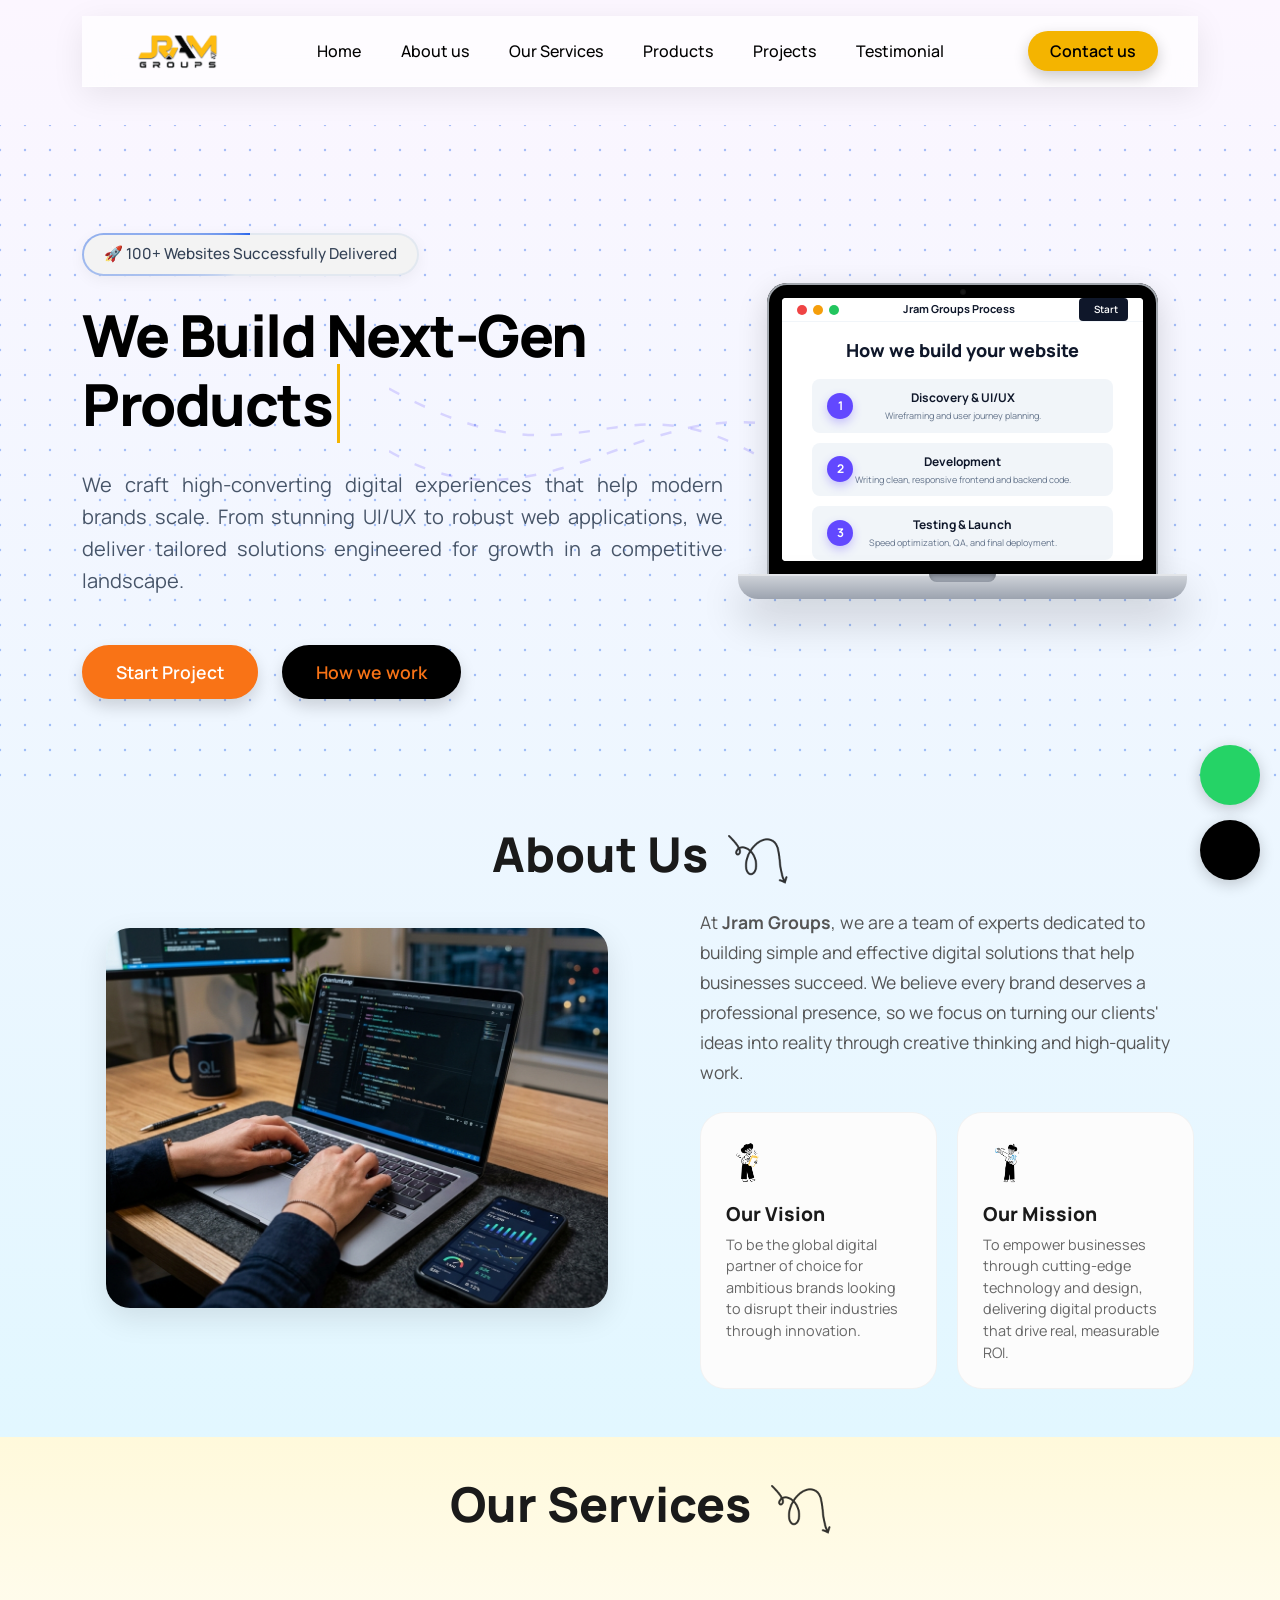
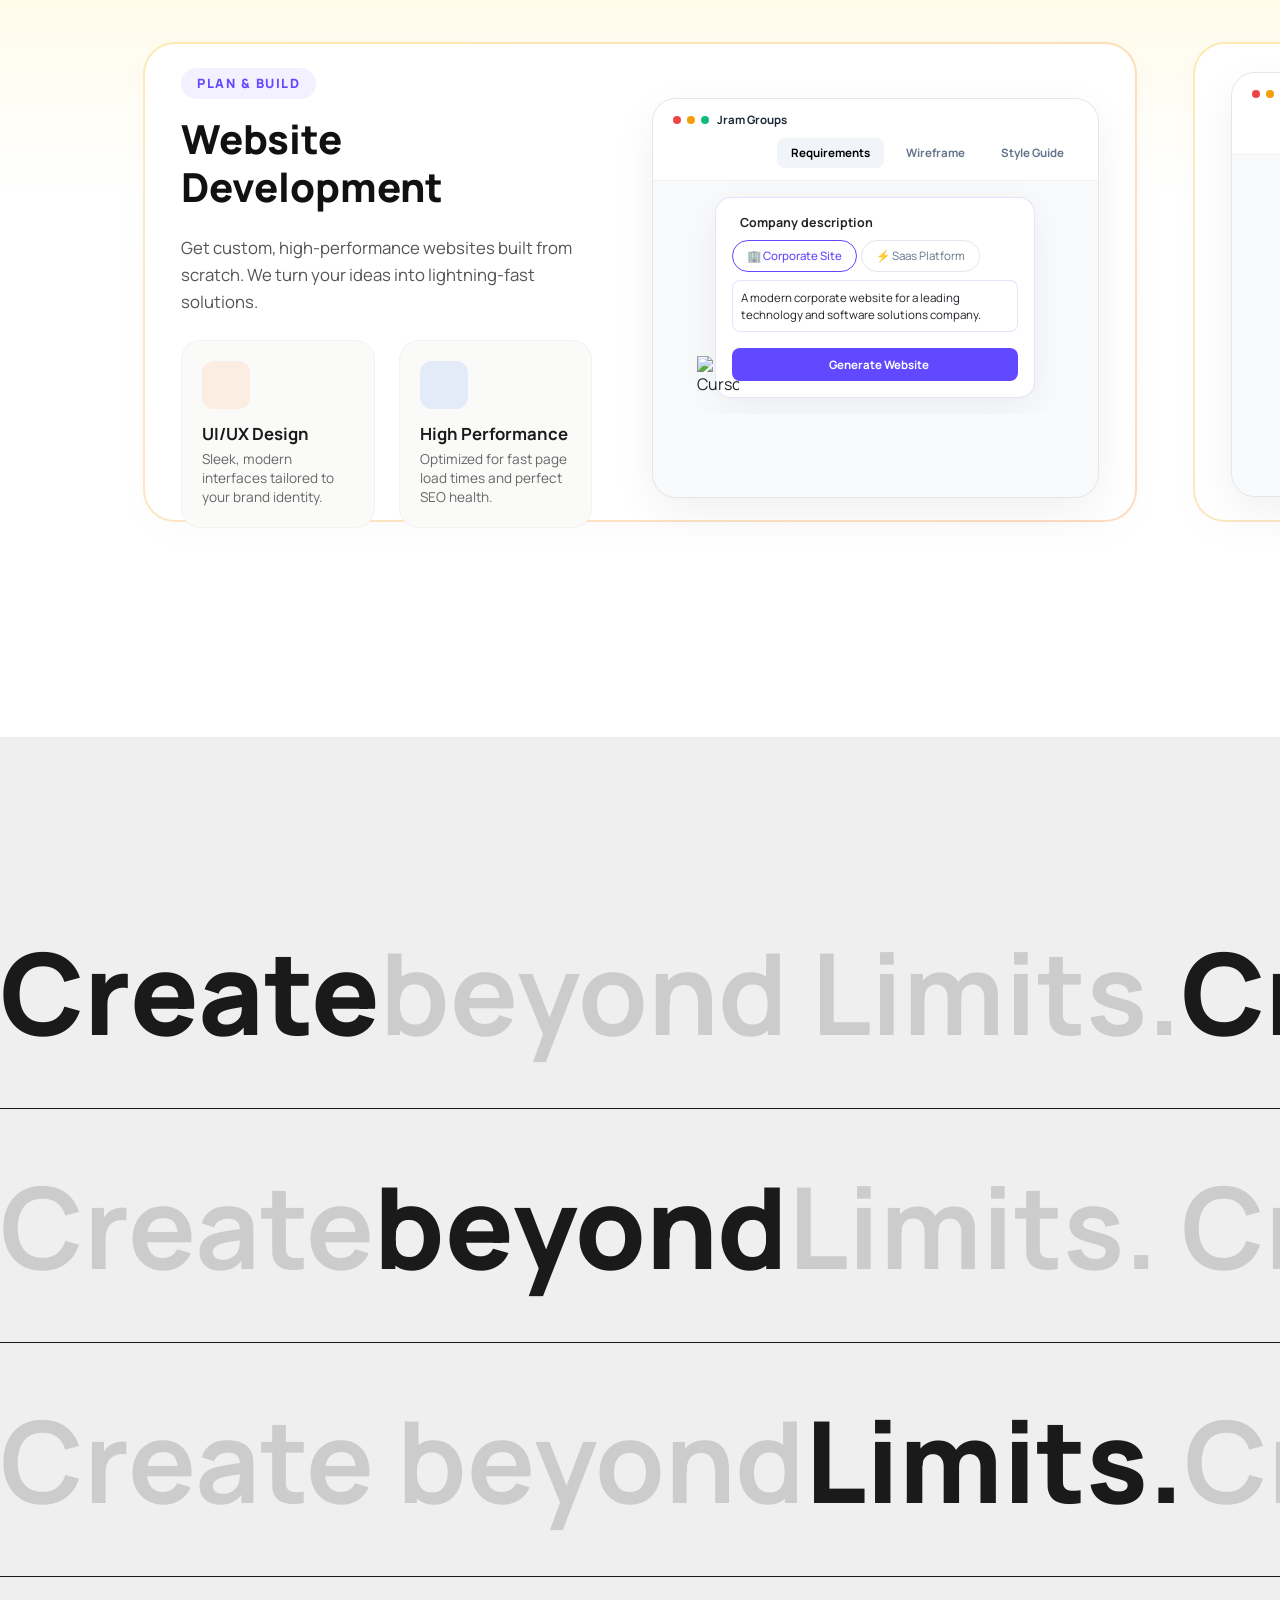
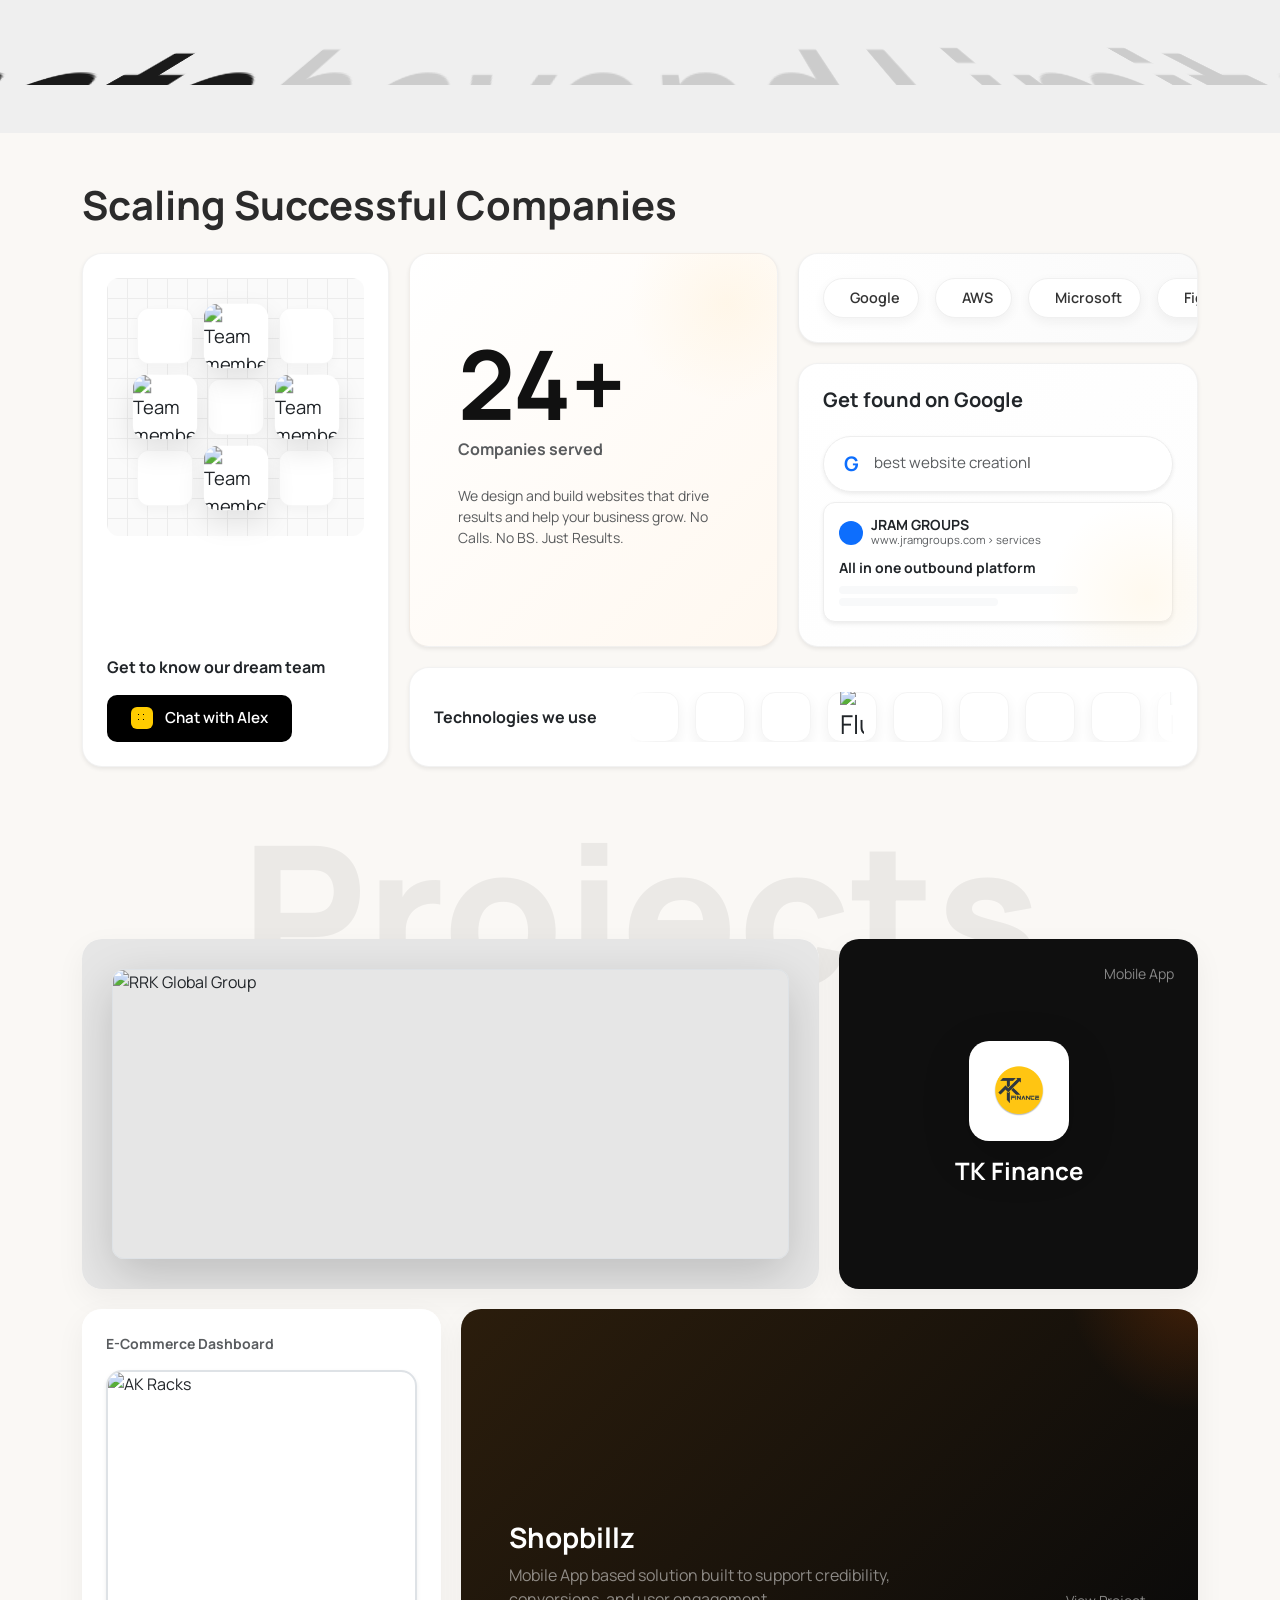
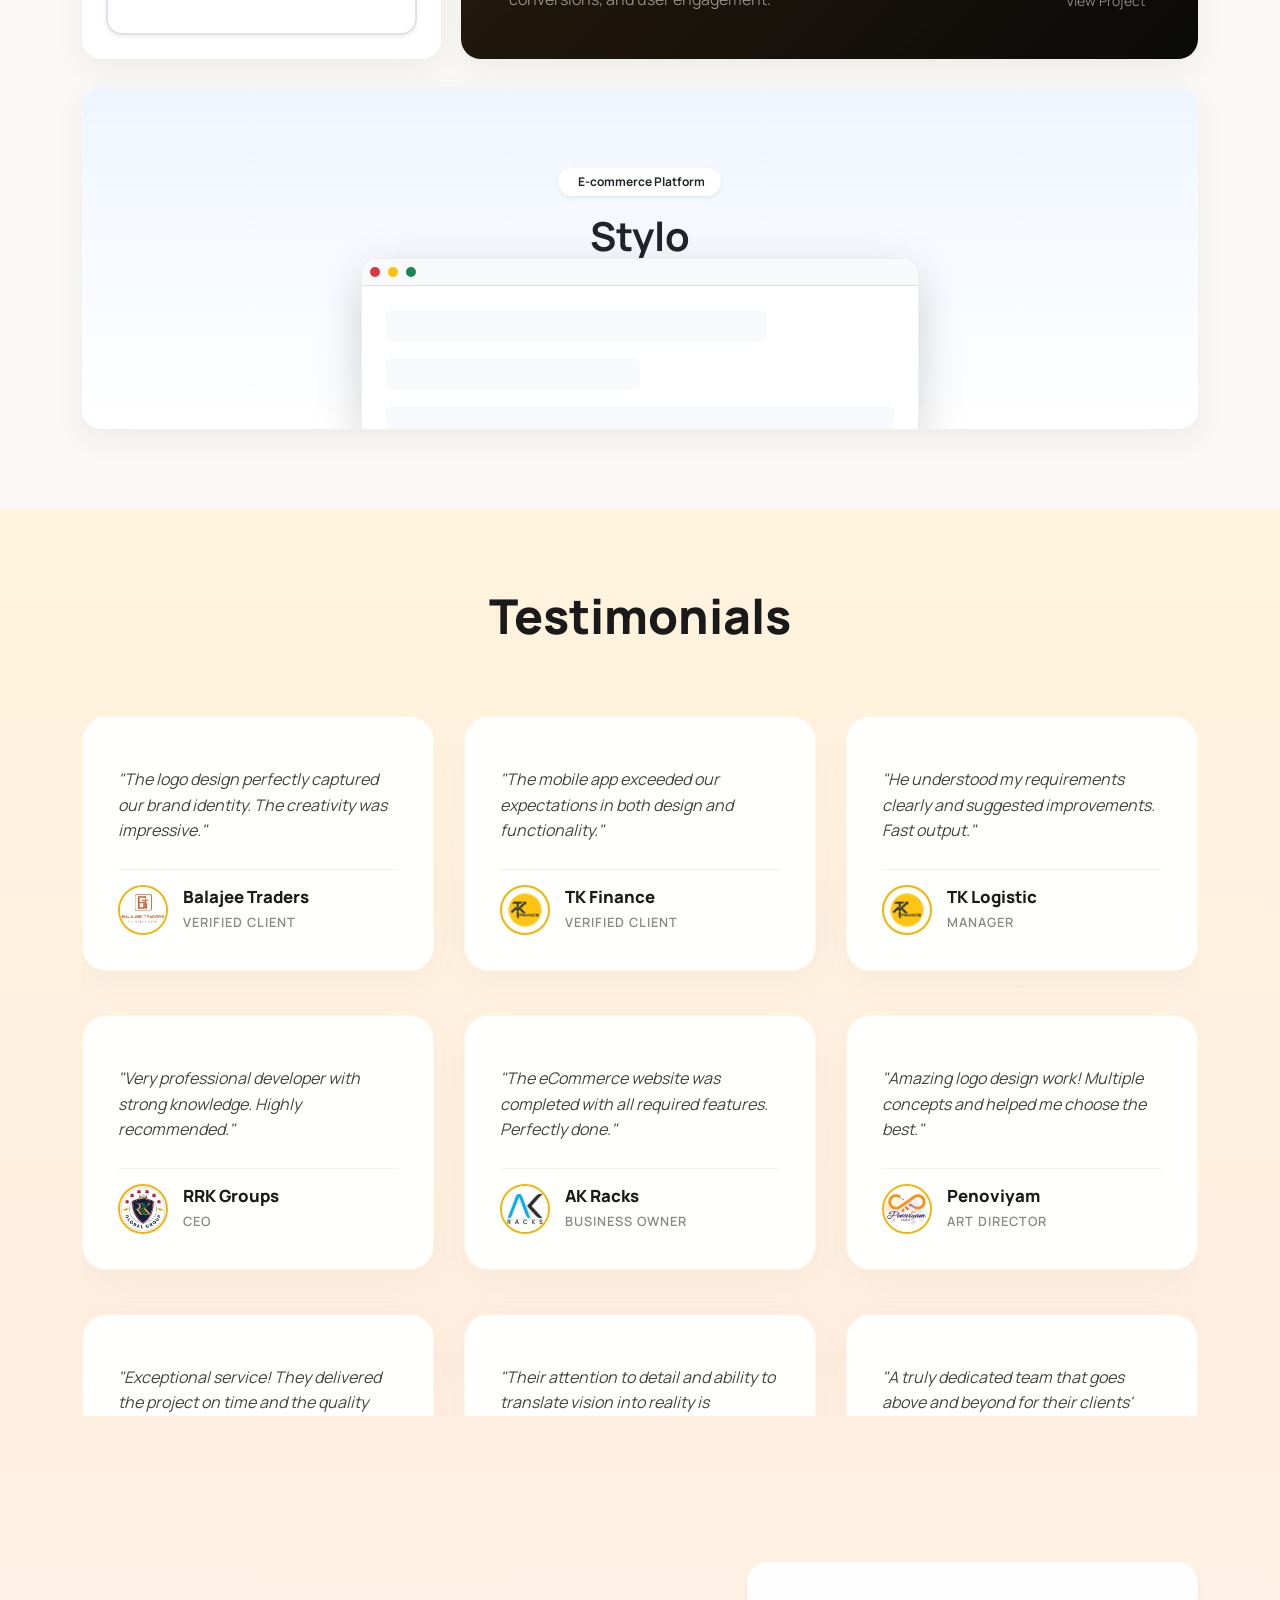
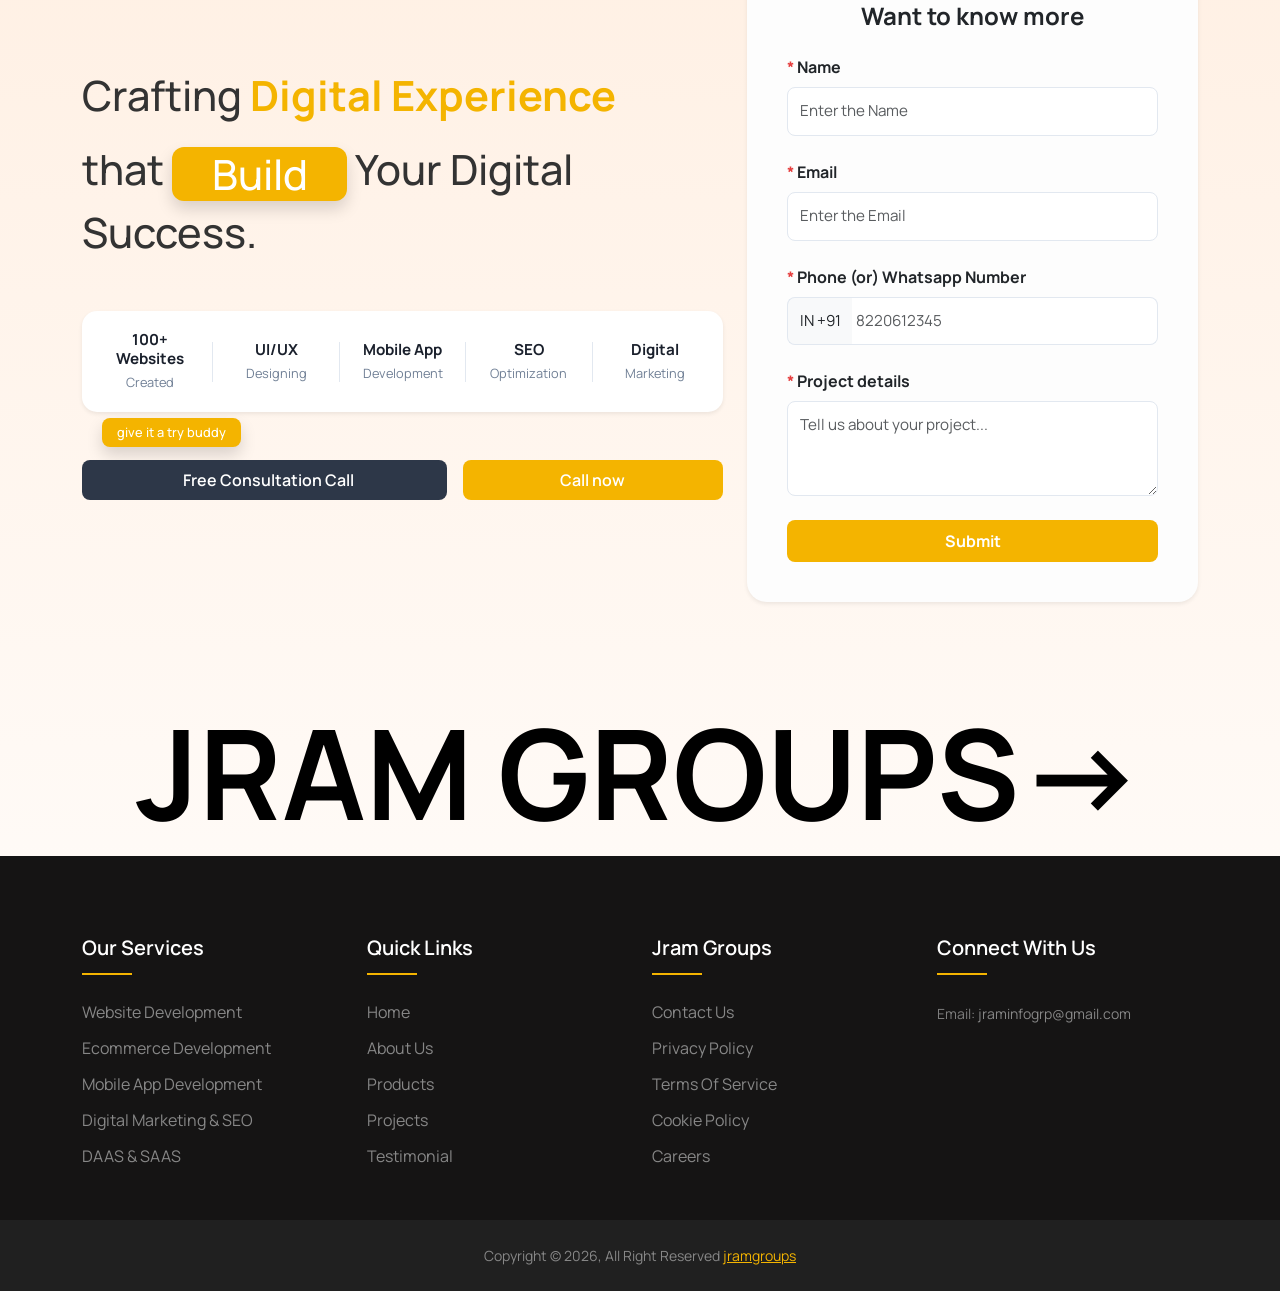
==== JG/index.html @ 99a16632 "changes" ====
<!DOCTYPE html>
<html lang="en">

<head>
    <meta charset="UTF-8">
    <meta name="viewport" content="width=device-width, initial-scale=1.0">
    <title>Jram Groups | Creative</title>

    <!-- Bootstrap 5 -->
    <link href="https://cdn.jsdelivr.net/npm/bootstrap@5.3.3/dist/css/bootstrap.min.css" rel="stylesheet">
    <link rel="shortcut icon" href="images/logo.png" type="image/x-icon">


    <link rel="preconnect" href="https://fonts.googleapis.com">
    <link rel="preconnect" href="https://fonts.gstatic.com" crossorigin>
    <link
        href="https://fonts.googleapis.com/css2?family=Manrope:wght@200..800&family=Roboto:ital,wght@0,100..900;1,100..900&display=swap"
        rel="stylesheet">

    <link rel="stylesheet" href="https://cdnjs.cloudflare.com/ajax/libs/font-awesome/7.0.1/css/all.min.css"
        integrity="sha512-2SwdPD6INVrV/lHTZbO2nodKhrnDdJK9/kg2XD1r9uGqPo1cUbujc+IYdlYdEErWNu69gVcYgdxlmVmzTWnetw=="
        crossorigin="anonymous" referrerpolicy="no-referrer" />

    <link rel="stylesheet" href="style.css">
    <link rel="stylesheet" href="macbook.css">
    <link rel="stylesheet" href="getintouch.css">

</head>

<body>

    <!-- Back to Top Button -->
    <button id="backToTop" class="back-to-top">
        ↑
    </button>



    <div class="container mt-2" id="home" class="home">
        <div class="row">
            <div class="col">
                <nav class="navbar navbar-expand-lg">
                    <div class="container-fluid custom-nav">

                        <!-- Logo -->
                        <a class="logo" href="#">
                            <img src="images/logo11.png" alt="logo">
                        </a>

                        <!-- Toggle Button -->
                        <button class="navbar-toggler custom-toggler" type="button" data-bs-toggle="collapse"
                            data-bs-target="#navbarNav">
                            <span class="toggler-line"></span>
                            <span class="toggler-line"></span>
                            <span class="toggler-line"></span>
                        </button>


                        <!-- Menu -->
                        <div class="collapse navbar-collapse justify-content-center" id="navbarNav">
                            <ul class="navbar-nav mx-auto">
                                <li class="nav-item"><a class="nav-link" href="#">Home</a></li>
                                <li class="nav-item"><a class="nav-link" href="#about">About us</a></li>
                                <li class="nav-item"><a class="nav-link" href="#service">Our Services</a></li>
                                <li class="nav-item"><a class="nav-link" href="#product">Products</a></li>
                                <li class="nav-item"><a class="nav-link" href="#project">Projects</a></li>
                                <li class="nav-item"><a class="nav-link" href="#test">Testimonial</a></li>
                            </ul>

                            <div class="d-flex align-items-center mt-3 mt-lg-0">
                                <button class="contact-btn"><a href="#contact"> Contact us</a></button>
                                <!-- <span class="theme-toggle" onclick="toggleTheme()">🌙</span> -->
                            </div>
                        </div>

                    </div>
                </nav>
            </div>
        </div>
    </div>





    <section class="hero premium-hero position-relative overflow-hidden">
        <canvas id="dotCanvas" class="hero-canvas"></canvas>

        <!-- Animated Data Flow (Center Background) -->
        <div class="data-flow d-none d-lg-block">
            <!-- Curved connecting lines -->
            <svg class="data-line dl-1" viewBox="0 0 400 200" preserveAspectRatio="none">
                <path d="M 0,100 C 150,180 250,20 400,100" />
            </svg>
            <svg class="data-line dl-2" viewBox="0 0 400 200" preserveAspectRatio="none">
                <path d="M 0,50 C 200,150 200,0 400,150" />
            </svg>

            <!-- Flowing particles -->
            <div class="data-particle dp-1"></div>
            <div class="data-particle dp-2"></div>
            <div class="data-particle dp-3"></div>
            <div class="data-particle dp-4"></div>
            <div class="data-particle dp-5"></div>
        </div>

        <div class="container position-relative py-lg-5 py-2" style="z-index: 2;">
            <div class="row align-items-center">
                <div class="col-lg-7 col-md-12 mb-1 mb-lg-0">
                    <div class="hero-content">
                        <div class="animated-pill">
                            <div class="pill-content">
                                🚀 100+ Websites Successfully Delivered
                            </div>
                        </div>
                        <h1 class="premium-hero-title">
                            We Build <strong>Next-Gen</strong><br>
                            <strong>Products</strong> <span id="text" style="color: #f97316;"></span>
                        </h1>

                        <p class="premium-hero-desc mt-4">
                            We craft high-converting digital experiences that help modern brands scale. From stunning
                            UI/UX to robust web applications, we deliver tailored solutions engineered for growth in a
                            competitive landscape.
                        </p>

                        <div class="hero-btns mt-5 d-flex gap-4 align-items-center">
                            <a href="#contact" class="btn shadow hero-btn-orange">
                                Start Project
                            </a>
                            <a href="#service" class="btn shadow hero-btn-black">
                                How we work
                            </a>
                        </div>
                    </div>
                </div>

                <!-- STRAIGHT MACBOOK HERO SHOWCASE -->
                <div class="col-lg-5 col-md-12 mb-5 mb-lg-0">
                    <div class="macbook-showcase" id="macbookWrapper">
                        <div class="macbook-straight-assembly">



                            <!-- Screen Frame -->
                            <div class="macbook-screen-frame">
                                <div class="camera-hole"><span class="island-text"><i
                                            class="fa-solid fa-bell text-white me-1"></i> Jram Groups</span></div>
                                <div class="screen-content">
                                    <!-- UI: Laptop (Website Procedure) -->
                                    <div class="device-ui ui-laptop">
                                        <div class="l-header">
                                            <div class="dash-circles"><i></i><i></i><i></i></div>
                                            <div class="l-nav-title">Jram Groups Process</div>
                                            <div class="l-btn"><i class="fa-solid fa-play"></i> Start</div>
                                        </div>
                                        <div class="l-process-body">
                                            <div class="l-process-title">How we build your website</div>
                                            <div class="l-steps">
                                                <div class="l-step">
                                                    <div class="l-step-num">1</div>
                                                    <div class="l-step-info">
                                                        <div class="l-step-name">Discovery & UI/UX</div>
                                                        <div class="l-step-desc">Wireframing and user journey planning.
                                                        </div>
                                                    </div>
                                                </div>
                                                <div class="l-step">
                                                    <div class="l-step-num">2</div>
                                                    <div class="l-step-info">
                                                        <div class="l-step-name">Development</div>
                                                        <div class="l-step-desc">Writing clean, responsive frontend and
                                                            backend code.</div>
                                                    </div>
                                                </div>
                                                <div class="l-step">
                                                    <div class="l-step-num">3</div>
                                                    <div class="l-step-info">
                                                        <div class="l-step-name">Testing & Launch</div>
                                                        <div class="l-step-desc">Speed optimization, QA, and final
                                                            deployment.</div>
                                                    </div>
                                                </div>
                                            </div>
                                        </div>
                                    </div>

                                    <!-- UI: Tablet (Creative Portfolio) -->
                                    <div class="device-ui ui-tablet">
                                        <div class="tablet-header">
                                            <div class="t-logo-text"><i class="fa-solid fa-cubes"></i> Jram Groups</div>
                                            <div class="t-nav"><span class="t-nav-text active">Work</span><span
                                                    class="t-nav-text">About</span></div>
                                        </div>
                                        <div class="tablet-hero">
                                            <div class="t-hero-title">Creative Agency</div>
                                            <div class="t-hero-subtitle">Delivering high-end solutions</div>
                                            <div class="t-hero-btn-text">View Work</div>
                                        </div>
                                        <div class="tablet-grid">
                                            <div class="t-grid-item"
                                                style="background: #e2e8f0; display:flex; align-items:center; justify-content:center; font-size:10px; font-weight:bold; color:#475569;">
                                                UI/UX</div>
                                            <div class="t-grid-item"
                                                style="background: #f8fafc; display:flex; align-items:center; justify-content:center; font-size:10px; font-weight:bold; color:#475569;">
                                                Web</div>
                                            <div class="t-grid-item"
                                                style="background: #cbd5e1; display:flex; align-items:center; justify-content:center; font-size:10px; font-weight:bold; color:#475569;">
                                                App</div>
                                        </div>
                                    </div>

                                    <!-- UI: Mobile (Client App) -->
                                    <div class="device-ui ui-mobile">
                                        <div class="m-header">
                                            <div class="m-avatar-text"><i class="fa-solid fa-circle-user"></i> Hi,
                                                Client</div>
                                            <div class="m-icons"><i class="fa-solid fa-bell"></i></div>
                                        </div>
                                        <div class="m-balance-card">
                                            <div class="m-title">Jram Groups Project</div>
                                            <div class="m-balance">75% Completed</div>
                                            <div class="m-stats">On track for delivery</div>
                                        </div>
                                        <div class="m-actions">
                                            <div class="m-action-btn"><i class="fa-solid fa-message"></i></div>
                                            <div class="m-action-btn"><i class="fa-solid fa-file-invoice"></i></div>
                                            <div class="m-action-btn"><i class="fa-solid fa-cloud-arrow-up"></i></div>
                                            <div class="m-action-btn"><i class="fa-solid fa-ellipsis"></i></div>
                                        </div>
                                        <div class="m-list">
                                            <div class="m-list-title">Recent Updates</div>
                                            <div class="m-list-item">
                                                <div class="m-item-icon bg-orange-soft"><i
                                                        class="fa-solid fa-code text-orange"></i></div>
                                                <div class="m-item-info">
                                                    <div class="m-item-name">Frontend Dev</div>
                                                    <div class="m-item-date">Today</div>
                                                </div>
                                                <div class="m-item-amt" style="color: #22c55e;">Done</div>
                                            </div>
                                            <div class="m-list-item">
                                                <div class="m-item-icon bg-blue-soft"><i
                                                        class="fa-solid fa-pen-nib text-blue"></i></div>
                                                <div class="m-item-info">
                                                    <div class="m-item-name">UI Design</div>
                                                    <div class="m-item-date">Yesterday</div>
                                                </div>
                                                <div class="m-item-amt" style="color: #22c55e;">Done</div>
                                            </div>
                                        </div>
                                    </div>
                                </div>
                            </div>

                            <!-- Laptop Base -->
                            <div class="macbook-bottom-base">
                                <div class="thumb-groove"></div>
                            </div>

                        </div>
                    </div>
                </div>
                <!-- END MACBOOK -->

            </div>
        </div>
    </section>





    <!-- ============================================ -->
    <!-- ABOUT SECTION REDESIGNED -->
    <!-- ============================================ -->
    <section class="about-section py-5" id="about">
        <div class="container px-2 px-md-3">
            <!-- Centered Header -->
            <div class="row justify-content-center">
                <div class="col-lg-8 text-center">
                    <div class="section-head text-center mb-4">
                        About Us
                        <img src="images/elements/element2.png" alt="element">
                    </div>
                </div>
            </div>

            <div class="row align-items-stretch">
                <!-- Left: Visual Content -->
                <div class="col-lg-6 mb-0 mb-lg-0">
                    <div class="about-visual-wrapper w-100 position-relative">
                        <img src="images/about_bottom_left.png" class="img-fluid w-100" alt="About Us"
                            style="border-radius: 24px; box-shadow: 0 10px 30px rgba(0,0,0,0.1); object-fit: cover; height: 380px;">
                    </div>
                </div>

                <!-- Right: Text Content -->
                <div class="col-lg-6 d-flex flex-column">
                    <div class="about-text-content ps-lg-5">

                        <p class="about-description">
                            At <strong>Jram Groups</strong>, we are a team of experts dedicated to building simple and
                            effective digital solutions that help businesses succeed. We believe every brand
                            deserves a professional presence, so we focus on turning our clients' ideas into
                            reality through creative thinking and high-quality work.
                        </p>

                        <!-- Mission & Vision Cards -->
                        <div class="about-mv-grid mt-4">
                            <div class="mv-card vision-card">
                                <div class="mv-icon">
                                    <img src="images/elements/docs-illo.png.png" alt="Vision">
                                </div>
                                <div class="mv-info">
                                    <h3>Our Vision</h3>
                                    <p>To be the global digital partner of choice for ambitious brands looking to
                                        disrupt their industries through innovation.</p>
                                </div>
                            </div>

                            <div class="mv-card mission-card">
                                <div class="mv-icon">
                                    <img src="images/elements/projects-illo.png.png" alt="Mission">
                                </div>
                                <div class="mv-info">
                                    <h3>Our Mission</h3>
                                    <p>To empower businesses through cutting-edge technology and design, delivering
                                        digital products that drive real, measurable ROI.</p>
                                </div>
                            </div>
                        </div>
                    </div>
                </div>
            </div>
        </div>
    </section>


    <section class="services-sticky-section" id="service">
        <div class="services-sticky-wrapper">
            <div class="services-sticky-container">
                <!-- Inner header inside the sticky view -->
                <div class="container pt-1 pb-2 text-center">
                    <div class="section-head text-center mb-3 mt-1">
                        Our Services <img src="images/elements/element2.png" alt="element">
                    </div>
                </div>

                <!-- Horizontal Scroll Track -->
                <div class="services-horizontal-track" id="servicesHorizontalTrack">
                    <!-- Slide 1: Website Development -->
                    <div class="services-slide">
                        <div class="container">
                            <div class="service-split-card row align-items-center py-4">
                                <div class="col-lg-6 col-md-12 pe-lg-5 mb-5 mb-lg-0 service-content">
                                    <div class="service-tag">Plan & Build</div>
                                    <h2 class="service-title mb-4">Website Development</h2>
                                    <p class="service-description mb-4">
                                        Get custom, high-performance websites built from scratch. We turn your ideas
                                        into lightning-fast solutions.
                                    </p>

                                    <div class="row g-4 sub-features">
                                        <div class="col-sm-6">
                                            <div class="sub-feature-card">
                                                <div class="sub-icon-box bg-orange-soft">
                                                    <i class="fa-solid fa-wand-magic-sparkles text-orange"></i>
                                                </div>
                                                <h4 class="sub-title">UI/UX Design</h4>
                                                <p class="sub-desc">Sleek, modern interfaces tailored to your brand
                                                    identity.</p>
                                            </div>
                                        </div>
                                        <div class="col-sm-6">
                                            <div class="sub-feature-card">
                                                <div class="sub-icon-box bg-blue-soft">
                                                    <i class="fa-solid fa-gauge-high text-blue"></i>
                                                </div>
                                                <h4 class="sub-title">High Performance</h4>
                                                <p class="sub-desc">Optimized for fast page load times and perfect SEO
                                                    health.</p>
                                            </div>
                                        </div>
                                    </div>
                                </div>

                                <div class="col-lg-6 col-md-12 service-visual">
                                    <div class="mockup-window interactive-mockup">
                                        <div class="mockup-header d-flex justify-content-between align-items-center">
                                            <div class="mockup-header-left d-flex align-items-center gap-2">
                                                <div class="mockup-dots"><span class="dot-red"></span><span
                                                        class="dot-yellow"></span><span class="dot-green"></span></div>
                                                <div class="mockup-logo-badge"><i class="fa-solid fa-cubes"></i> Jram
                                                    Groups</div>
                                            </div>
                                            <div class="mockup-header-right d-flex gap-2">
                                                <button class="mockup-tab-btn active"
                                                    data-tab="requirements">Requirements</button>
                                                <button class="mockup-tab-btn" data-tab="wireframe">Wireframe</button>
                                                <button class="mockup-tab-btn" data-tab="style">Style Guide</button>
                                            </div>
                                        </div>
                                        <div class="mockup-body position-relative"
                                            style="min-height: 380px; background-color: #f8fafc; overflow: hidden;"
                                            id="interactiveMockupBody">


                                            <!-- State 1: Requirements Tab Content -->
                                            <div class="tab-pane-mockup active-pane w-100 h-100 p-3"
                                                id="mockupTabContentSitemap" style="min-width: 320px;">
                                                <div class="requirements-state-wrapper w-100 h-100 d-flex flex-column align-items-center justify-content-center"
                                                    id="reqState" style="z-index: 5;">
                                                    <div class="requirements-box shadow rounded-4 bg-white p-3 border position-relative"
                                                        style="width: 100%; max-width: 320px; border-color: rgba(98, 72, 255, 0.15) !important;">
                                                        <div class="requirements-header d-flex align-items-center gap-2 mb-2 fw-bold text-dark"
                                                            style="font-size: 0.85rem;">
                                                            <i class="fa-solid fa-wand-magic-sparkles text-purple"></i>
                                                            Company description
                                                        </div>
                                                        <!-- Preset selection pills -->
                                                        <div class="preset-pills d-flex gap-1 mb-2 flex-wrap"
                                                            style="font-size: 0.65rem;">
                                                            <span class="preset-pill active"
                                                                data-desc="A modern corporate website for a leading technology and software solutions company.">🏢
                                                                Corporate Site</span>
                                                            <span class="preset-pill"
                                                                data-desc="An advanced SaaS dashboard for managing business operations and analytics in real-time.">⚡
                                                                Saas Platform</span>

                                                        </div>
                                                        <textarea
                                                            class="form-control mb-3 text-dark bg-white border p-2"
                                                            id="sitemapInputText" rows="2"
                                                            style="font-size: 0.75rem; border-radius: 8px; border-color: rgba(98, 72, 255, 0.15) !important; resize: none;">A modern corporate website for a leading technology and software solutions company.</textarea>
                                                        <button
                                                            class="btn-generate-sitemap-purple w-100 py-2 rounded-3 text-white fw-bold d-flex align-items-center justify-content-center gap-2"
                                                            id="btnGenerateSitemap"
                                                            style="background-color: #6248ff; border: 0; font-size: 0.8rem; transition: all 0.2s;">
                                                            <i class="fa-solid fa-wand-magic-sparkles"></i> Generate
                                                            Website
                                                        </button>
                                                    </div>
                                                </div>

                                                <!-- Loading State (Inside Sitemap Tab) -->
                                                <div class="loading-state-wrapper w-100 h-100 position-absolute d-none flex-column justify-content-center align-items-center"
                                                    id="sitemapLoading"
                                                    style="z-index: 10; background: rgba(248, 250, 252, 0.95); left:0; top:0; border-radius: 0 0 24px 24px;">
                                                    <div class="spinner-border text-primary mb-2" role="status"
                                                        style="width: 2.2rem; height: 2.2rem; color: #6248ff !important; border-width: 0.22em;">
                                                    </div>
                                                    <div class="loading-text fw-bold text-dark"
                                                        style="font-size: 0.8rem;">AI is analyzing details...</div>
                                                </div>

                                                <!-- State 2: Sitemap Tree Flowchart -->
                                                <div class="sitemap-state-wrapper w-100 h-100 p-3" id="sitemapState"
                                                    style="display: none; overflow: hidden; z-index: 4;">
                                                    <div class="sitemap-instructions text-center text-muted mb-2"
                                                        style="font-size: 0.6rem;">
                                                        <i class="fa-solid fa-info-circle"></i> Double-click text to
                                                        rename • Click [+] to add page • Click [x] to delete
                                                    </div>
                                                    <div
                                                        class="sitemap-tree-flow d-flex flex-column align-items-center">
                                                        <!-- Root level: Home node -->
                                                        <div
                                                            class="sitemap-root-wrapper mb-3 text-center position-relative">
                                                            <div class="sitemap-node-item py-1 px-3 bg-light border rounded fw-bold text-dark mb-2 d-inline-flex align-items-center gap-2"
                                                                style="font-size:0.75rem;" data-node-id="root">
                                                                <i class="fa-solid fa-house"
                                                                    style="font-size:0.7rem; color: #6248ff;"></i>
                                                                <span class="node-text">Home</span>
                                                                <button
                                                                    class="add-node-btn border-0 bg-transparent text-primary p-0 lh-1"
                                                                    title="Add Child Page" style="font-size:0.8rem;"><i
                                                                        class="fa-solid fa-circle-plus"></i></button>
                                                            </div>
                                                        </div>

                                                        <!-- Connect line -->
                                                        <div class="sitemap-connector-line"
                                                            style="width: 2px; height: 16px; background-color: #cbd5e1;">
                                                        </div>

                                                        <!-- Child levels -->
                                                        <div class="sitemap-branches d-flex justify-content-center gap-2 w-100 border-top pt-3"
                                                            style="border-color: #cbd5e1 !important;"
                                                            id="sitemapBranches">
                                                            <!-- About Us column -->
                                                            <div class="sitemap-branch-col text-center d-flex flex-column align-items-center gap-2 spawned"
                                                                data-branch-id="about">
                                                                <div class="sitemap-node-item py-1 px-2 bg-light border rounded fw-bold text-dark d-inline-flex align-items-center gap-2"
                                                                    style="font-size:0.65rem;" data-node-id="about">
                                                                    <span class="node-text">About us</span>
                                                                    <button
                                                                        class="delete-node-btn border-0 bg-transparent text-danger p-0 lh-1"
                                                                        title="Delete" style="font-size:0.75rem;"><i
                                                                            class="fa-solid fa-circle-xmark"></i></button>
                                                                </div>
                                                            </div>

                                                            <!-- Pricing column -->
                                                            <div class="sitemap-branch-col text-center d-flex flex-column align-items-center gap-2 spawned"
                                                                data-branch-id="pricing">
                                                                <div class="sitemap-node-item py-1 px-2 bg-light border rounded fw-bold text-dark d-inline-flex align-items-center gap-2"
                                                                    style="font-size:0.65rem;" data-node-id="pricing">
                                                                    <span class="node-text">Pricing</span>
                                                                    <button
                                                                        class="delete-node-btn border-0 bg-transparent text-danger p-0 lh-1"
                                                                        title="Delete" style="font-size:0.75rem;"><i
                                                                            class="fa-solid fa-circle-xmark"></i></button>
                                                                </div>
                                                            </div>

                                                            <!-- Careers column -->
                                                            <div class="sitemap-branch-col text-center d-flex flex-column align-items-center gap-2 spawned"
                                                                data-branch-id="careers">
                                                                <div class="sitemap-node-item py-1 px-2 bg-light border rounded fw-bold text-dark d-inline-flex align-items-center gap-2"
                                                                    style="font-size:0.65rem;" data-node-id="careers">
                                                                    <span class="node-text">Careers</span>
                                                                    <button
                                                                        class="delete-node-btn border-0 bg-transparent text-danger p-0 lh-1"
                                                                        title="Delete" style="font-size:0.75rem;"><i
                                                                            class="fa-solid fa-circle-xmark"></i></button>
                                                                </div>
                                                            </div>
                                                        </div>
                                                    </div>
                                                </div>
                                            </div>

                                            <!-- State 3: Wireframe Tab Content -->
                                            <div class="tab-pane-mockup w-100 h-100" id="mockupTabContentWireframe"
                                                style="display: none; background-color: #e8eaed; overflow: hidden; position: relative; border-radius: 0 0 24px 24px;">

                                                <!-- Figma-like toolbar row -->
                                                <div class="wf-figma-toolbar d-flex justify-content-between align-items-center px-3 py-1 border-bottom"
                                                    style="background: #ffffff; font-size: 0.65rem; height: 32px; border-color: rgba(0,0,0,0.08) !important;">
                                                    <div class="d-flex align-items-center gap-2">
                                                        <span class="fw-bold text-dark" style="font-size:0.68rem;"><i
                                                                class="fa-solid fa-vector-square"
                                                                style="color:#6248ff;"></i> Wireframe</span>
                                                        <span class="text-muted">|</span>
                                                        <div class="wf-device-pills d-flex gap-1">
                                                            <button class="wf-device-pill active" id="btnWfDesktop"
                                                                style="font-size:0.6rem; padding: 2px 8px; border: 1px solid #6248ff; background:#6248ff; color:#fff; border-radius:4px; cursor:pointer;"><i
                                                                    class="fa-solid fa-desktop"></i> Desktop</button>
                                                            <button class="wf-device-pill" id="btnWfMobile"
                                                                style="font-size:0.6rem; padding: 2px 8px; border: 1px solid #e2e8f0; background:#fff; color:#64748b; border-radius:4px; cursor:pointer;"><i
                                                                    class="fa-solid fa-mobile-screen-button"></i>
                                                                Mobile</button>
                                                        </div>
                                                    </div>
                                                    <div class="d-flex align-items-center gap-2">
                                                        <!-- Avatar indicators -->
                                                        <div class="d-flex align-items-center gap-1">
                                                            <img src="https://randomuser.me/api/portraits/women/44.jpg"
                                                                alt="Jessica"
                                                                style="width:16px;height:16px;border-radius:50%;border:2px solid #f59e0b;">

                                                            <button
                                                                style="font-size:0.6rem; padding:2px 8px; background:#1e293b; color:#fff; border:0; border-radius:4px;">Share</button>
                                                            <button
                                                                style="font-size:0.6rem; padding:2px 8px; background:#f1f5f9; color:#64748b; border:1px solid #e2e8f0; border-radius:4px;"><i
                                                                    class="fa-solid fa-ellipsis-vertical"></i></button>
                                                        </div>
                                                    </div>
                                                </div>

                                                <!-- Two-panel wireframe canvas -->
                                                <div class="wf-canvas-panels d-flex gap-3 p-3" id="wfCanvasPanels"
                                                    style="height: calc(100% - 32px); overflow: hidden;">

                                                    <!-- LEFT PANEL: Full desktop page wireframe (default visible, full width) -->
                                                    <div class="wf-panel wf-panel-left bg-white rounded shadow-sm border overflow-hidden"
                                                        id="wfLeftPanel"
                                                        style="width: 100%; min-height: 380px; position: relative; flex: 1 1 100%; transition: all 0.35s ease;">

                                                        <!-- Navbar wireframe -->
                                                        <div class="wf-nav-row d-flex align-items-center justify-content-between px-3 py-2 border-bottom"
                                                            style="background:#fafafa;">
                                                            <div class="wf-logo-block bg-secondary opacity-25 rounded"
                                                                style="width:38px;height:8px;"></div>
                                                            <div class="d-flex gap-2 align-items-center">
                                                                <div class="wf-link-item text-muted"
                                                                    style="font-size:0.55rem;">Link One</div>
                                                                <div class="wf-link-item text-muted"
                                                                    style="font-size:0.55rem;">Link Two</div>
                                                                <div class="wf-link-item text-muted"
                                                                    style="font-size:0.55rem;">Link Three</div>
                                                                <div class="wf-link-item text-muted d-flex align-items-center gap-1"
                                                                    style="font-size:0.55rem;">Link Four <i
                                                                        class="fa-solid fa-chevron-down"
                                                                        style="font-size:0.4rem;"></i></div>
                                                            </div>
                                                            <div class="wf-cta-btn bg-dark text-white px-2 py-1 rounded"
                                                                style="font-size:0.5rem;">Try it for free</div>
                                                        </div>

                                                        <!-- Hero section wireframe (2-col) -->
                                                        <div class="wf-section wf-hero-section d-flex gap-2 p-3 border-bottom"
                                                            id="wfHeroSection" data-layout="split"
                                                            style="cursor:pointer;">
                                                            <!-- Left col: text content -->
                                                            <div class="flex-grow-1" id="wfHeroContent">
                                                                <div class="wf-para bg-secondary opacity-25 rounded mb-2"
                                                                    style="width: 90%; height: 5px;"></div>
                                                                <div class="wf-heading bg-dark opacity-75 rounded mb-1"
                                                                    style="width: 100%; height: 13px;"></div>
                                                                <div class="wf-heading bg-dark opacity-75 rounded mb-1"
                                                                    style="width: 80%; height: 13px;"></div>
                                                                <div class="wf-heading bg-dark opacity-50 rounded mb-3"
                                                                    style="width: 70%; height: 13px;"></div>
                                                                <div class="wf-para bg-secondary opacity-25 rounded mb-1"
                                                                    style="width: 95%; height: 4px;"></div>
                                                                <div class="wf-para bg-secondary opacity-25 rounded mb-1"
                                                                    style="width: 88%; height: 4px;"></div>
                                                                <div class="wf-para bg-secondary opacity-25 rounded mb-3"
                                                                    style="width: 60%; height: 4px;"></div>
                                                                <div class="d-flex gap-2 mb-3">
                                                                    <div class="bg-dark rounded px-3 py-1 text-white"
                                                                        style="font-size:0.5rem;">Try it for free
                                                                    </div>
                                                                    <div class="bg-secondary opacity-25 rounded px-3 py-1"
                                                                        style="font-size:0.5rem; color:transparent;">
                                                                        Secondary</div>
                                                                </div>
                                                                <div class="wf-para bg-secondary opacity-25 rounded"
                                                                    style="width: 80%; height: 4px;"></div>
                                                            </div>
                                                            <!-- Right col: large image placeholder -->
                                                            <div class="wf-image-placeholder bg-secondary rounded-3 d-flex align-items-center justify-content-center flex-shrink-0"
                                                                id="wfHeroImageContainer"
                                                                style="width: 42%; height: 150px; background: #d1d5db !important; position:relative; overflow:hidden;">
                                                                <svg class="w-100 h-100 position-absolute top-0 start-0"
                                                                    style="stroke:#b0b8c4;stroke-width:1;" width="100%"
                                                                    height="100%">
                                                                    <line x1="0" y1="0" x2="100%" y2="100%" />
                                                                    <line x1="100%" y1="0" x2="0" y2="100%" />
                                                                </svg>
                                                                <i class="fa-regular fa-image text-white opacity-50"
                                                                    style="font-size:1.1rem; position:relative; z-index:1;"></i>

                                                            </div>
                                                        </div>

                                                        <!-- Features section wireframe -->
                                                        <div class="wf-section wf-features-section p-3 border-bottom"
                                                            id="wfFeaturesSection" data-layout="grid"
                                                            style="cursor:pointer;">
                                                            <div class="wf-para bg-secondary opacity-25 rounded mx-auto mb-1"
                                                                style="width:30%;height:4px;"></div>
                                                            <div class="wf-heading bg-dark opacity-60 rounded mx-auto mb-3"
                                                                style="width:55%;height:10px;"></div>
                                                            <div class="row g-2" id="wfFeaturesRow">
                                                                <div class="col-4 wf-feature-col text-center">
                                                                    <div class="wf-feature-icon bg-secondary opacity-25 rounded-2 mx-auto mb-2"
                                                                        style="width:22px;height:22px;"></div>
                                                                    <div class="wf-feature-title bg-dark opacity-60 rounded mx-auto mb-1"
                                                                        style="width:70%;height:7px;"></div>
                                                                    <div class="wf-feature-desc bg-secondary opacity-20 rounded mx-auto mb-1"
                                                                        style="width:85%;height:4px;"></div>
                                                                    <div class="wf-feature-desc bg-secondary opacity-20 rounded mx-auto"
                                                                        style="width:65%;height:4px;"></div>
                                                                </div>
                                                                <div class="col-4 wf-feature-col text-center">
                                                                    <div class="wf-feature-icon bg-secondary opacity-25 rounded-2 mx-auto mb-2"
                                                                        style="width:22px;height:22px;"></div>
                                                                    <div class="wf-feature-title bg-dark opacity-60 rounded mx-auto mb-1"
                                                                        style="width:70%;height:7px;"></div>
                                                                    <div class="wf-feature-desc bg-secondary opacity-20 rounded mx-auto mb-1"
                                                                        style="width:85%;height:4px;"></div>
                                                                    <div class="wf-feature-desc bg-secondary opacity-20 rounded mx-auto"
                                                                        style="width:65%;height:4px;"></div>
                                                                </div>
                                                                <div class="col-4 wf-feature-col text-center">
                                                                    <div class="wf-feature-icon bg-secondary opacity-25 rounded-2 mx-auto mb-2"
                                                                        style="width:22px;height:22px;"></div>
                                                                    <div class="wf-feature-title bg-dark opacity-60 rounded mx-auto mb-1"
                                                                        style="width:70%;height:7px;"></div>
                                                                    <div class="wf-feature-desc bg-secondary opacity-20 rounded mx-auto mb-1"
                                                                        style="width:85%;height:4px;"></div>
                                                                    <div class="wf-feature-desc bg-secondary opacity-20 rounded mx-auto"
                                                                        style="width:65%;height:4px;"></div>
                                                                </div>
                                                            </div>
                                                        </div>
                                                    </div>

                                                    <!-- RIGHT PANEL: Mobile/side page wireframe (hidden by default, shown when Mobile is toggled) -->
                                                    <div class="wf-panel wf-panel-right bg-white rounded shadow-sm border overflow-hidden"
                                                        id="wfRightPanel"
                                                        style="display:none; min-height: 380px; position:relative; flex: 0 0 260px; max-width: 260px;">

                                                        <!-- Right panel: mini page wireframe with more detail -->
                                                        <div class="wf-rp-navbar d-flex align-items-center justify-content-between px-2 py-1 border-bottom"
                                                            style="background:#fafafa;">
                                                            <div class="d-flex align-items-center gap-1">
                                                                <div
                                                                    style="font-size:0.55rem; font-weight:700; color:#1e293b;">
                                                                    Logo</div>
                                                            </div>
                                                            <div class="wf-cta-btn bg-dark text-white px-2 rounded"
                                                                style="font-size:0.45rem; padding-top:2px; padding-bottom:2px;">
                                                                Try it for free</div>
                                                            <div class="text-muted" style="font-size:0.6rem;"><i
                                                                    class="fa-solid fa-bars"></i></div>
                                                        </div>

                                                        <!-- Right: Hero with real-looking text and form -->
                                                        <div class="p-2 border-bottom">
                                                            <div class="fw-bold mb-1"
                                                                style="font-size:0.65rem; color:#1e293b; line-height:1.3;">
                                                                Resonate with the<br>visitor's problem</div>
                                                            <div class="text-muted mb-2"
                                                                style="font-size:0.5rem; line-height:1.4;">Describe
                                                                exactly what your product<br>does to solve this
                                                                problem.
                                                                Avoid<br>verbose words or phrases.</div>
                                                            <div class="border rounded mb-1 px-2"
                                                                style="height:16px; font-size:0.45rem; color:#94a3b8; line-height:16px; border-color:#e2e8f0 !important;">
                                                                Enter your email</div>
                                                            <div class="bg-dark text-white text-center rounded mb-1 py-1"
                                                                style="font-size:0.48rem;">Try it for free</div>
                                                            <div class="text-muted"
                                                                style="font-size:0.4rem; line-height:1.4;">By
                                                                clicking
                                                                Sign Up you're confirming that you agree with our
                                                                <span style="text-decoration:underline;">Terms and
                                                                    Conditions</span>.
                                                            </div>
                                                        </div>

                                                        <!-- Right: Feature image block -->
                                                        <div class="p-2">
                                                            <div class="bg-secondary rounded-2 d-flex align-items-center justify-content-center"
                                                                style="height: 70px; background:#d1d5db !important; position:relative; overflow:hidden;">
                                                                <svg class="w-100 h-100 position-absolute top-0 start-0"
                                                                    style="stroke:#b0b8c4;stroke-width:0.8;"
                                                                    width="100%" height="100%">
                                                                    <line x1="0" y1="0" x2="100%" y2="100%" />
                                                                    <line x1="100%" y1="0" x2="0" y2="100%" />
                                                                </svg>
                                                            </div>
                                                        </div>

                                                        <!-- Right: Features section simplified -->
                                                        <div class="px-2 pb-2 border-top pt-2">
                                                            <div class="d-flex align-items-center gap-2 mb-2">
                                                                <div class="bg-dark rounded"
                                                                    style="width:14px;height:14px;flex-shrink:0;">
                                                                </div>
                                                                <div>
                                                                    <div class="wf-feature-title bg-dark opacity-60 rounded mb-1"
                                                                        style="width:80%;height:6px;"></div>
                                                                    <div class="wf-feature-desc bg-secondary opacity-25 rounded"
                                                                        style="width:95%;height:4px;"></div>
                                                                </div>
                                                            </div>
                                                            <div class="d-flex align-items-center gap-2">
                                                                <div class="bg-dark rounded"
                                                                    style="width:14px;height:14px;flex-shrink:0;">
                                                                </div>
                                                                <div>
                                                                    <div class="wf-feature-title bg-dark opacity-60 rounded mb-1"
                                                                        style="width:80%;height:6px;"></div>
                                                                    <div class="wf-feature-desc bg-secondary opacity-25 rounded"
                                                                        style="width:95%;height:4px;"></div>
                                                                </div>
                                                            </div>
                                                        </div>

                                                        <!-- Jessica cursor floating on right panel -->
                                                        <div class="wf-live-cursor" id="jessicaCursor"
                                                            style="position:absolute; left:55%; top:28%; pointer-events:none; z-index:10;">
                                                            <svg width="14" height="14" viewBox="0 0 14 14" fill="none">
                                                                <path d="M0 0L0 10L3.5 7.5L5.5 12L7 11.5L5 6.5L9 6L0 0Z"
                                                                    fill="#f59e0b" />
                                                            </svg>
                                                            <span
                                                                style="background:#f59e0b; color:#fff; font-size:0.5rem; font-weight:700; padding:1px 5px; border-radius:8px; white-space:nowrap; margin-left:2px;">Jessica</span>
                                                        </div>
                                                    </div>
                                                </div>
                                            </div>


                                            <!-- State 4: Style Guide Tab Content -->
                                            <div class="tab-pane-mockup w-100 h-100 p-4" id="mockupTabContentStyle"
                                                style="display: none; overflow: hidden; background-color: #ffffff;">
                                                <h6 class="fw-bold mb-3 text-dark" style="font-size: 0.85rem;"><i
                                                        class="fa-solid fa-palette text-purple"></i> Design System
                                                    Customizer</h6>
                                                <div class="row g-3">
                                                    <div class="col-6">
                                                        <div
                                                            class="style-option-group border rounded p-3 bg-light shadow-sm">
                                                            <div class="small fw-bold text-secondary mb-2"
                                                                style="font-size: 0.7rem;">Color Palette Theme</div>
                                                            <div class="d-flex flex-column gap-2">
                                                                <button
                                                                    class="btn btn-outline-light text-start text-dark btn-palette-choice active p-2 border d-flex align-items-center justify-content-between"
                                                                    data-theme="indigo"
                                                                    style="font-size: 0.72rem; border-radius: 8px;">
                                                                    <span>Royal Slate</span>
                                                                    <span class="palette-swatches d-flex gap-1">
                                                                        <span
                                                                            style="display:inline-block; width:10px; height:10px; border-radius:50%; background:#6248ff;"></span>
                                                                        <span
                                                                            style="display:inline-block; width:10px; height:10px; border-radius:50%; background:#1e293b;"></span>
                                                                        <span
                                                                            style="display:inline-block; width:10px; height:10px; border-radius:50%; background:#f8fafc;"></span>
                                                                    </span>
                                                                </button>
                                                                <button
                                                                    class="btn btn-outline-light text-start text-dark btn-palette-choice p-2 border d-flex align-items-center justify-content-between"
                                                                    data-theme="sunset"
                                                                    style="font-size: 0.72rem; border-radius: 8px;">
                                                                    <span>Sunset Peach</span>
                                                                    <span class="palette-swatches d-flex gap-1">
                                                                        <span
                                                                            style="display:inline-block; width:10px; height:10px; border-radius:50%; background:#f97316;"></span>
                                                                        <span
                                                                            style="display:inline-block; width:10px; height:10px; border-radius:50%; background:#1e1b4b;"></span>
                                                                        <span
                                                                            style="display:inline-block; width:10px; height:10px; border-radius:50%; background:#ffedd5;"></span>
                                                                    </span>
                                                                </button>
                                                                <button
                                                                    class="btn btn-outline-light text-start text-dark btn-palette-choice p-2 border d-flex align-items-center justify-content-between"
                                                                    data-theme="emerald"
                                                                    style="font-size: 0.72rem; border-radius: 8px;">
                                                                    <span>Emerald Forest</span>
                                                                    <span class="palette-swatches d-flex gap-1">
                                                                        <span
                                                                            style="display:inline-block; width:10px; height:10px; border-radius:50%; background:#10b981;"></span>
                                                                        <span
                                                                            style="display:inline-block; width:10px; height:10px; border-radius:50%; background:#064e3b;"></span>
                                                                        <span
                                                                            style="display:inline-block; width:10px; height:10px; border-radius:50%; background:#d1fae5;"></span>
                                                                    </span>
                                                                </button>
                                                                <button
                                                                    class="btn btn-outline-light text-start text-dark btn-palette-choice p-2 border d-flex align-items-center justify-content-between"
                                                                    data-theme="neon"
                                                                    style="font-size: 0.72rem; border-radius: 8px;">
                                                                    <span>Neon Cyber</span>
                                                                    <span class="palette-swatches d-flex gap-1">
                                                                        <span
                                                                            style="display:inline-block; width:10px; height:10px; border-radius:50%; background:#ec4899;"></span>
                                                                        <span
                                                                            style="display:inline-block; width:10px; height:10px; border-radius:50%; background:#0f172a;"></span>
                                                                        <span
                                                                            style="display:inline-block; width:10px; height:10px; border-radius:50%; background:#fce7f3;"></span>
                                                                    </span>
                                                                </button>
                                                            </div>
                                                        </div>
                                                    </div>
                                                    <div class="col-6 d-flex flex-column gap-2">
                                                        <div
                                                            class="style-option-group border rounded p-3 bg-light shadow-sm">
                                                            <div class="small fw-bold text-secondary mb-2"
                                                                style="font-size: 0.7rem;">Typography Font</div>
                                                            <div class="d-flex flex-column gap-1">
                                                                <button
                                                                    class="btn btn-xs btn-outline-secondary btn-font-choice active py-1"
                                                                    data-font="manrope"
                                                                    style="font-size:0.65rem;">Manrope
                                                                    (Default)</button>
                                                                <button
                                                                    class="btn btn-xs btn-outline-secondary btn-font-choice py-1"
                                                                    data-font="roboto" style="font-size:0.65rem;">Roboto
                                                                    (Slab-like)</button>
                                                            </div>
                                                        </div>
                                                        <div
                                                            class="style-option-group border rounded p-3 bg-light shadow-sm">
                                                            <div class="small fw-bold text-secondary mb-2"
                                                                style="font-size: 0.7rem;">Border Corner</div>
                                                            <div class="d-flex flex-wrap gap-1">
                                                                <button
                                                                    class="btn btn-xs btn-outline-secondary btn-radius-choice active px-2 py-1"
                                                                    data-radius="8px"
                                                                    style="font-size:0.65rem;">Soft</button>
                                                                <button
                                                                    class="btn btn-xs btn-outline-secondary btn-radius-choice px-2 py-1"
                                                                    data-radius="20px"
                                                                    style="font-size:0.65rem;">Pill</button>
                                                                <button
                                                                    class="btn btn-xs btn-outline-secondary btn-radius-choice px-2 py-1"
                                                                    data-radius="0px"
                                                                    style="font-size:0.65rem;">Sharp</button>
                                                            </div>
                                                        </div>
                                                    </div>
                                                </div>
                                            </div>
                                            <!-- Guest cursor (follows mouse) -->
                                            <div class="mock-floating-cursor" id="guestCursor"
                                                style="position:absolute; left:20%; top:30%; transition: left 0.1s ease, top 0.1s ease; pointer-events:none; z-index:20;">
                                                <img src="https://cdn.prod.website-files.com/6177739448baa66404ce1d9c/65b1a12e3211534c63d294b5_Guest%20Green%20Cursor.png"
                                                    width="42" alt="Cursor">
                                            </div>
                                        </div>
                                    </div>
                                </div>
                            </div>
                        </div>
                    </div>

                    <!-- Slide 1: Ecommerce Development -->
                    <div class="services-slide">
                        <div class="container">
                            <div class="service-split-card row align-items-center flex-row-reverse py-4">
                                <div class="col-lg-6 col-md-12 ps-lg-5 mb-5 mb-lg-0 service-content">
                                    <div class="service-tag">Scale Sales</div>
                                    <h2 class="service-title mb-4">E-commerce Development</h2>
                                    <p class="service-description mb-4">
                                        Launch an online store that converts visitors. We build secure, easy-to-manage
                                        platforms.
                                    </p>

                                    <div class="row g-4 sub-features">
                                        <div class="col-sm-6">
                                            <div class="sub-feature-card">
                                                <div class="sub-icon-box bg-green-soft">
                                                    <i class="fa-solid fa-lock text-green"></i>
                                                </div>
                                                <h4 class="sub-title">Secure Checkout</h4>
                                                <p class="sub-desc">Integrations with Stripe, Paypal, and secure
                                                    encrypted APIs.</p>
                                            </div>
                                        </div>
                                        <div class="col-sm-6">
                                            <div class="sub-feature-card">
                                                <div class="sub-icon-box bg-purple-soft">
                                                    <i class="fa-solid fa-chart-line text-purple"></i>
                                                </div>
                                                <h4 class="sub-title">Analytics</h4>
                                                <p class="sub-desc">Track sales, visitor behavior, and inventory in
                                                    real time.</p>
                                            </div>
                                        </div>
                                    </div>
                                </div>

                                <div class="col-lg-6 col-md-12 service-visual">
                                    <div class="mockup-window interactive-mockup ecommerce-mockup">
                                        <div class="mockup-header d-flex justify-content-between align-items-center">
                                            <div class="mockup-header-left d-flex align-items-center gap-2">
                                                <div class="mockup-dots"><span class="dot-red"></span><span
                                                        class="dot-yellow"></span><span class="dot-green"></span>
                                                </div>
                                                <div class="mockup-logo-badge"><i class="fa-solid fa-bag-shopping"></i>
                                                    Shopbillz Store</div>
                                            </div>
                                            <div class="mockup-header-right d-flex gap-3 align-items-center">
                                                <div class="d-flex flex-wrap gap-1">
                                                    <button class="mockup-tab-btn-ecom active"
                                                        data-tab-ecom="store">Storefront</button>
                                                    <button class="mockup-tab-btn-ecom"
                                                        data-tab-ecom="checkout">Checkout</button>
                                                    <button class="mockup-tab-btn-ecom"
                                                        data-tab-ecom="analytics">Analytics</button>
                                                </div>
                                                <div class="mock-cart-icon position-relative">
                                                    <i class="fa-solid fa-cart-shopping"></i>
                                                    <span class="mock-cart-badge" id="mockCartCount">0</span>
                                                </div>
                                            </div>
                                        </div>

                                        <div class="mockup-body position-relative"
                                            style="min-height: 380px; background-color: #f8fafc;"
                                            id="ecommerceInteractiveMockupBody">

                                            <!-- STOREFRONT TAB -->
                                            <div class="tab-pane-mockup active-pane w-100 h-100 justify-content-center align-items-center p-4"
                                                id="ecomTabContentStore" style="display: flex;">
                                                <div
                                                    class="ecommerce-product-card shadow border rounded-4 bg-white p-3 d-flex flex-column gap-3 align-items-center text-center">
                                                    <div class="product-img-wrapper d-flex align-items-center justify-content-center rounded-3 position-relative"
                                                        id="productImageBg">
                                                        <i class="fa-solid fa-shirt product-main-icon"
                                                            id="productIcon"></i>
                                                    </div>
                                                    <div class="product-details text-start w-100">
                                                        <div
                                                            class="d-flex justify-content-between align-items-center mb-1">
                                                            <h5 class="product-title fw-bold mb-0">Premium Team Wear
                                                            </h5>
                                                            <span
                                                                class="product-price fw-bold text-success">$45.00</span>
                                                        </div>
                                                        <p class="text-muted small mb-2">Breathable cotton jersey
                                                            with
                                                            custom print options.</p>

                                                        <div class="color-options-picker d-flex gap-2 mb-3">
                                                            <span class="color-swatch swatch-orange active"
                                                                data-color="orange" style="background:#f97316;"></span>
                                                            <span class="color-swatch swatch-blue" data-color="blue"
                                                                style="background:#2563eb;"></span>
                                                            <span class="color-swatch swatch-green" data-color="green"
                                                                style="background:#10b981;"></span>
                                                        </div>

                                                        <button class="btn btn-dark btn-sm w-100 py-2 btn-add-to-cart"
                                                            id="btnAddToCart">Add to Cart</button>
                                                    </div>
                                                </div>

                                                <!-- Floating notification toast -->
                                                <div class="added-toast shadow rounded p-2 bg-white d-flex align-items-center gap-2 border position-absolute"
                                                    id="addedToast">
                                                    <i class="fa-solid fa-circle-check text-success"></i>
                                                    <span class="small fw-bold">Added to Cart!</span>
                                                </div>
                                            </div>

                                            <!-- CHECKOUT TAB -->
                                            <div class="tab-pane-mockup w-100 h-100 p-4 justify-content-center align-items-center"
                                                id="ecomTabContentCheckout" style="display: none;">
                                                <div class="checkout-card shadow border rounded-4 bg-white p-4 mx-auto w-100"
                                                    style="max-width: 320px;">
                                                    <h5 class="fw-bold border-bottom pb-2 mb-3"><i
                                                            class="fa-solid fa-lock text-success me-2"></i>Secure
                                                        Checkout</h5>
                                                    <div class="d-flex justify-content-between mb-2 small text-muted">
                                                        <span>Premium Wear (x<span
                                                                id="checkoutItemCount">0</span>)</span>
                                                        <span id="checkoutSubtotal">$0.00</span>
                                                    </div>
                                                    <div class="d-flex justify-content-between mb-2 small text-muted">
                                                        <span>Tax & Shipping</span>
                                                        <span>$5.00</span>
                                                    </div>
                                                    <hr class="my-2">
                                                    <div class="d-flex justify-content-between mb-3 fw-bold">
                                                        <span>Total</span>
                                                        <span id="checkoutTotal" class="text-primary">$5.00</span>
                                                    </div>
                                                    <button
                                                        class="btn btn-primary w-100 py-2 d-flex justify-content-center align-items-center gap-2"
                                                        id="btnPayNow">
                                                        <i class="fa-brands fa-apple"></i> Pay
                                                    </button>
                                                    <div class="text-center mt-2 text-success small fw-bold"
                                                        id="checkoutSuccessMsg"
                                                        style="display:none; opacity:0; transition: opacity 0.3s;">
                                                        <i class="fa-solid fa-circle-check"></i> Payment Successful!
                                                    </div>
                                                </div>
                                            </div>

                                            <!-- ANALYTICS TAB -->
                                            <div class="tab-pane-mockup w-100 h-100 p-4 justify-content-center align-items-center"
                                                id="ecomTabContentAnalytics" style="display: none;">
                                                <div class="analytics-card shadow border rounded-4 bg-white p-4 mx-auto w-100 d-flex flex-column gap-3"
                                                    style="max-width: 380px;">
                                                    <div class="d-flex justify-content-between align-items-center mb-1">
                                                        <h6 class="fw-bold mb-0 text-secondary">Today's Revenue</h6>
                                                        <span class="badge bg-success-soft text-success">+14%</span>
                                                    </div>
                                                    <h3 class="fw-bold mb-2" id="analyticsRevenue">$0.00</h3>

                                                    <div class="chart-bars d-flex align-items-end gap-2"
                                                        style="height: 60px;">
                                                        <div class="bg-primary opacity-25 rounded-top w-100"
                                                            style="height: 30%;"></div>
                                                        <div class="bg-primary opacity-50 rounded-top w-100"
                                                            style="height: 50%;"></div>
                                                        <div class="bg-primary opacity-75 rounded-top w-100"
                                                            style="height: 40%;"></div>
                                                        <div class="bg-primary opacity-50 rounded-top w-100"
                                                            style="height: 80%;"></div>
                                                        <div class="bg-primary rounded-top position-relative w-100"
                                                            style="height: 95%;">
                                                            <div class="position-absolute bg-dark text-white rounded small px-1"
                                                                style="top: -22px; left: 50%; transform: translateX(-50%); font-size: 0.6rem;">
                                                                Now</div>
                                                        </div>
                                                        <div class="bg-primary opacity-25 rounded-top w-100"
                                                            style="height: 20%;"></div>
                                                    </div>

                                                    <div class="d-flex justify-content-between text-muted small mt-2">
                                                        <div class="d-flex align-items-center gap-1"><i
                                                                class="fa-solid fa-circle text-primary"
                                                                style="font-size: 0.5rem;"></i> Visitors:
                                                            <strong>42</strong>
                                                        </div>
                                                        <div class="d-flex align-items-center gap-1"><i
                                                                class="fa-solid fa-circle text-success"
                                                                style="font-size: 0.5rem;"></i> Conv:
                                                            <strong>12%</strong>
                                                        </div>
                                                    </div>
                                                </div>
                                            </div>

                                            <!-- Floating Guest Cursor for Ecommerce card -->
                                            <div class="mock-floating-cursor" id="ecomGuestCursor"
                                                style="left: 10%; top: 70%; transition: opacity 0.5s, left 1.2s cubic-bezier(0.25, 1, 0.5, 1), top 1.2s cubic-bezier(0.25, 1, 0.5, 1); pointer-events: none; z-index: 20; opacity: 0;">
                                                <img src="https://cdn.prod.website-files.com/6177739448baa66404ce1d9c/65b1a12e3211534c63d294b5_Guest%20Green%20Cursor.png"
                                                    width="42" alt="Cursor">
                                            </div>
                                        </div>
                                    </div>
                                </div>
                            </div>
                        </div>
                    </div>

                    <!-- Slide 2: Mobile App Development -->
                    <div class="services-slide">
                        <div class="container">
                            <div class="service-split-card row align-items-center py-4">
                                <div class="col-lg-6 col-md-12 pe-lg-5 mb-5 mb-lg-0 service-content">
                                    <div class="service-tag">Anywhere, Anytime</div>
                                    <h2 class="service-title mb-4">Mobile App Development</h2>
                                    <p class="service-description mb-4">
                                        Expand your reach with cross-platform apps. Smooth, high-performance
                                        apps built for iOS and Android.
                                    </p>

                                    <div class="row g-4 sub-features">
                                        <div class="col-sm-6">
                                            <div class="sub-feature-card">
                                                <div class="sub-icon-box bg-blue-soft">
                                                    <i class="fa-solid fa-mobile-screen-button text-blue"></i>
                                                </div>
                                                <h4 class="sub-title">Cross-Platform</h4>
                                                <p class="sub-desc">Built with React Native or Flutter for unified
                                                    codebase efficiency.</p>
                                            </div>
                                        </div>
                                        <div class="col-sm-6">
                                            <div class="sub-feature-card">
                                                <div class="sub-icon-box bg-orange-soft">
                                                    <i class="fa-solid fa-wifi text-orange"></i>
                                                </div>
                                                <h4 class="sub-title">Offline Capability</h4>
                                                <p class="sub-desc">Features that load instantly even without an
                                                    internet connection.</p>
                                            </div>
                                        </div>
                                    </div>
                                </div>

                                <div class="col-lg-6 col-md-12 service-visual">
                                    <div class="mockup-window interactive-mockup" id="mobileMockupWindow">
                                        <div class="mockup-header d-flex justify-content-between align-items-center">
                                            <div class="mockup-header-left d-flex align-items-center gap-2">
                                                <div class="mockup-dots"><span class="dot-red"></span><span
                                                        class="dot-yellow"></span><span class="dot-green"></span>
                                                </div>
                                                <div class="mockup-logo-badge"><i
                                                        class="fa-solid fa-mobile-screen-button"></i> Jram App</div>
                                            </div>
                                            <div class="mockup-header-right d-flex gap-2">
                                                <button class="mockup-tab-btn-mobile active"
                                                    data-tab-mobile="wireframe">Wireframe</button>
                                                <button class="mockup-tab-btn-mobile" data-tab-mobile="style">Style
                                                    Guide</button>
                                            </div>
                                        </div>
                                        <div class="mockup-body position-relative"
                                            style="min-height: 380px; background-color: #f8fafc;"
                                            id="mobileInteractiveMockupBody">

                                            <!-- State 2: Mobile Wireframe Tab Content -->
                                            <div class="tab-pane-mockup active-pane w-100 h-100 p-3"
                                                id="mobileMockupTabContentWireframe"
                                                style="overflow-y: auto; background-color: #f1f5f9;">
                                                <div class="wireframe-toolbar d-flex justify-content-between align-items-center mb-2 pb-2 border-bottom"
                                                    style="border-color: rgba(0,0,0,0.06) !important;">
                                                    <div class="wireframe-device-toggles d-flex gap-1">
                                                        <button class="wireframe-toggle-btn active"
                                                            id="btnMobileWfPortrait"><i
                                                                class="fa-solid fa-mobile-screen-button"></i>
                                                            Portrait</button>
                                                        <button class="wireframe-toggle-btn"
                                                            id="btnMobileWfLandscape"><i
                                                                class="fa-solid fa-mobile-screen-button"
                                                                style="transform: rotate(90deg);"></i>
                                                            Landscape</button>
                                                    </div>
                                                    <span class="text-muted small" style="font-size: 0.65rem;"><i
                                                            class="fa-solid fa-info-circle"></i> Click Hero or List
                                                        to toggle layout</span>
                                                </div>
                                                <div
                                                    class="wireframe-canvas-container d-flex justify-content-center align-items-start py-2">
                                                    <div class="mobile-wireframe-device shadow-sm border border-3 border-dark rounded-4 bg-white"
                                                        id="mobileWireframeDevice"
                                                        style="width: 250px; height: 350px; transition: all 0.4s ease; display: flex; flex-direction: column; overflow: hidden; position: relative;">
                                                        <div class="bg-dark mx-auto rounded-bottom"
                                                            style="width: 70px; height: 8px; flex-shrink: 0;"></div>
                                                        <div class="phone-screen-wireframe d-flex flex-column justify-content-between flex-grow-1 p-2"
                                                            style="font-family: inherit;">
                                                            <!-- App Nav wireframe -->
                                                            <div class="wf-section wf-navbar p-1 border-bottom d-flex justify-content-between align-items-center"
                                                                style="background: #fafafa; flex-shrink:0;">
                                                                <div class="wf-logo bg-secondary opacity-25 rounded"
                                                                    style="width: 35px; height: 8px;"></div>
                                                                <div class="d-flex gap-1">
                                                                    <div class="wf-menu-item bg-secondary opacity-25 rounded-circle"
                                                                        style="width: 8px; height: 8px;"></div>
                                                                    <div class="wf-menu-item bg-secondary opacity-25 rounded-circle"
                                                                        style="width: 8px; height: 8px;"></div>
                                                                </div>
                                                            </div>

                                                            <!-- Phone Screen Body -->
                                                            <div class="flex-grow-1 overflow-y-auto py-2 px-1"
                                                                id="mobileWfBody" style="scrollbar-width: none;">
                                                                <!-- Hero Section App Wireframe -->
                                                                <div class="wf-section wf-app-hero border rounded p-2 mb-2 text-start position-relative"
                                                                    style="cursor: pointer; border-style: dashed !important; border-color: #cbd5e1 !important;"
                                                                    id="mobileWfHero" data-layout="normal">
                                                                    <div class="wf-pill bg-warning opacity-50 rounded-pill mb-1"
                                                                        style="width: 30px; height: 6px; background-color: #f59e0b;">
                                                                    </div>
                                                                    <div class="wf-heading bg-dark opacity-75 rounded mb-1"
                                                                        style="width: 90%; height: 10px;"></div>
                                                                    <div class="wf-para bg-secondary opacity-25 rounded mb-1"
                                                                        style="width: 100%; height: 4px;"></div>
                                                                    <div class="wf-para bg-secondary opacity-25 rounded mb-2"
                                                                        style="width: 80%; height: 4px;"></div>
                                                                    <div class="wf-btn bg-primary rounded"
                                                                        style="width: 45px; height: 10px; background-color: #6248ff;">
                                                                    </div>
                                                                </div>

                                                                <!-- App List/Grid Section Wireframe -->
                                                                <div class="wf-section wf-app-list border rounded p-2 text-center"
                                                                    style="cursor: pointer; border-style: dashed !important; border-color: #cbd5e1 !important;"
                                                                    id="mobileWfList" data-layout="list">
                                                                    <div class="wf-heading bg-dark opacity-75 rounded mx-auto mb-2"
                                                                        style="width: 40%; height: 8px;"></div>
                                                                    <div class="row g-1" id="mobileWfListRow">
                                                                        <div
                                                                            class="col-12 mb-1 mobile-wf-item d-flex align-items-center gap-2">
                                                                            <div class="wf-feature-icon bg-secondary opacity-25 rounded-circle"
                                                                                style="width: 16px; height: 16px; flex-shrink:0;">
                                                                            </div>
                                                                            <div class="flex-grow-1">
                                                                                <div class="wf-feature-title bg-dark opacity-75 rounded mb-1"
                                                                                    style="width: 50%; height: 6px;">
                                                                                </div>
                                                                                <div class="wf-feature-desc bg-secondary opacity-15 rounded"
                                                                                    style="width: 70%; height: 4px;">
                                                                                </div>
                                                                            </div>
                                                                        </div>
                                                                        <div
                                                                            class="col-12 mobile-wf-item d-flex align-items-center gap-2">
                                                                            <div class="wf-feature-icon bg-secondary opacity-25 rounded-circle"
                                                                                style="width: 16px; height: 16px; flex-shrink:0;">
                                                                            </div>
                                                                            <div class="flex-grow-1">
                                                                                <div class="wf-feature-title bg-dark opacity-75 rounded mb-1"
                                                                                    style="width: 50%; height: 6px;">
                                                                                </div>
                                                                                <div class="wf-feature-desc bg-secondary opacity-15 rounded"
                                                                                    style="width: 70%; height: 4px;">
                                                                                </div>
                                                                            </div>
                                                                        </div>
                                                                    </div>
                                                                </div>
                                                            </div>

                                                            <!-- Bottom App Nav wireframe -->
                                                            <div class="wf-section wf-bottom-nav p-1 border-top d-flex justify-content-around align-items-center"
                                                                style="background: #fafafa; font-size:0.5rem; flex-shrink:0;">
                                                                <div
                                                                    class="d-flex flex-column align-items-center text-muted opacity-75">
                                                                    <i class="fa-solid fa-house"></i>
                                                                </div>
                                                                <div
                                                                    class="d-flex flex-column align-items-center text-muted opacity-25">
                                                                    <i class="fa-solid fa-chart-simple"></i>
                                                                </div>
                                                                <div
                                                                    class="d-flex flex-column align-items-center text-muted opacity-25">
                                                                    <i class="fa-solid fa-user"></i>
                                                                </div>
                                                            </div>
                                                        </div>
                                                    </div>
                                                </div>
                                            </div>

                                            <!-- State 3: Mobile Style Guide Tab Content -->
                                            <div class="tab-pane-mockup w-100 h-100 p-4"
                                                id="mobileMockupTabContentStyle"
                                                style="display: none; overflow-y: auto; background-color: #ffffff;">
                                                <h6 class="fw-bold mb-3 text-dark" style="font-size: 0.85rem;"><i
                                                        class="fa-solid fa-palette text-purple"></i> Design System
                                                    Customizer</h6>
                                                <div class="row g-3">
                                                    <div class="col-6">
                                                        <div
                                                            class="style-option-group border rounded p-3 bg-light shadow-sm">
                                                            <div class="small fw-bold text-secondary mb-2"
                                                                style="font-size: 0.7rem;">Color Palette Theme</div>
                                                            <div class="d-flex flex-column gap-2">
                                                                <button
                                                                    class="btn btn-outline-light text-start text-dark btn-palette-choice-mobile active p-2 border d-flex align-items-center justify-content-between"
                                                                    data-theme="indigo"
                                                                    style="font-size: 0.72rem; border-radius: 8px;">
                                                                    <span>Royal Slate</span>
                                                                    <span class="palette-swatches d-flex gap-1">
                                                                        <span
                                                                            style="display:inline-block; width:10px; height:10px; border-radius:50%; background:#6248ff;"></span>
                                                                        <span
                                                                            style="display:inline-block; width:10px; height:10px; border-radius:50%; background:#1e293b;"></span>
                                                                        <span
                                                                            style="display:inline-block; width:10px; height:10px; border-radius:50%; background:#f8fafc;"></span>
                                                                    </span>
                                                                </button>
                                                                <button
                                                                    class="btn btn-outline-light text-start text-dark btn-palette-choice-mobile p-2 border d-flex align-items-center justify-content-between"
                                                                    data-theme="sunset"
                                                                    style="font-size: 0.72rem; border-radius: 8px;">
                                                                    <span>Sunset Peach</span>
                                                                    <span class="palette-swatches d-flex gap-1">
                                                                        <span
                                                                            style="display:inline-block; width:10px; height:10px; border-radius:50%; background:#f97316;"></span>
                                                                        <span
                                                                            style="display:inline-block; width:10px; height:10px; border-radius:50%; background:#1e1b4b;"></span>
                                                                        <span
                                                                            style="display:inline-block; width:10px; height:10px; border-radius:50%; background:#ffedd5;"></span>
                                                                    </span>
                                                                </button>
                                                                <button
                                                                    class="btn btn-outline-light text-start text-dark btn-palette-choice-mobile p-2 border d-flex align-items-center justify-content-between"
                                                                    data-theme="emerald"
                                                                    style="font-size: 0.72rem; border-radius: 8px;">
                                                                    <span>Emerald Forest</span>
                                                                    <span class="palette-swatches d-flex gap-1">
                                                                        <span
                                                                            style="display:inline-block; width:10px; height:10px; border-radius:50%; background:#10b981;"></span>
                                                                        <span
                                                                            style="display:inline-block; width:10px; height:10px; border-radius:50%; background:#064e3b;"></span>
                                                                        <span
                                                                            style="display:inline-block; width:10px; height:10px; border-radius:50%; background:#d1fae5;"></span>
                                                                    </span>
                                                                </button>
                                                                <button
                                                                    class="btn btn-outline-light text-start text-dark btn-palette-choice-mobile p-2 border d-flex align-items-center justify-content-between"
                                                                    data-theme="neon"
                                                                    style="font-size: 0.72rem; border-radius: 8px;">
                                                                    <span>Neon Cyber</span>
                                                                    <span class="palette-swatches d-flex gap-1">
                                                                        <span
                                                                            style="display:inline-block; width:10px; height:10px; border-radius:50%; background:#ec4899;"></span>
                                                                        <span
                                                                            style="display:inline-block; width:10px; height:10px; border-radius:50%; background:#0f172a;"></span>
                                                                        <span
                                                                            style="display:inline-block; width:10px; height:10px; border-radius:50%; background:#fce7f3;"></span>
                                                                    </span>
                                                                </button>
                                                            </div>
                                                        </div>
                                                    </div>
                                                    <div class="col-6 d-flex flex-column gap-2">
                                                        <div
                                                            class="style-option-group border rounded p-3 bg-light shadow-sm">
                                                            <div class="small fw-bold text-secondary mb-2"
                                                                style="font-size: 0.7rem;">Typography Font</div>
                                                            <div class="d-flex flex-column gap-1">
                                                                <button
                                                                    class="btn btn-xs btn-outline-secondary btn-font-choice-mobile active py-1"
                                                                    data-font="manrope"
                                                                    style="font-size:0.65rem;">Manrope
                                                                    (Default)</button>
                                                                <button
                                                                    class="btn btn-xs btn-outline-secondary btn-font-choice-mobile py-1"
                                                                    data-font="roboto" style="font-size:0.65rem;">Roboto
                                                                    (Slab-like)</button>
                                                            </div>
                                                        </div>
                                                        <div
                                                            class="style-option-group border rounded p-3 bg-light shadow-sm">
                                                            <div class="small fw-bold text-secondary mb-2"
                                                                style="font-size: 0.7rem;">Border Corner</div>
                                                            <div class="d-flex flex-wrap gap-1">
                                                                <button
                                                                    class="btn btn-xs btn-outline-secondary btn-radius-choice-mobile active px-2 py-1"
                                                                    data-radius="8px"
                                                                    style="font-size:0.65rem;">Soft</button>
                                                                <button
                                                                    class="btn btn-xs btn-outline-secondary btn-radius-choice-mobile px-2 py-1"
                                                                    data-radius="20px"
                                                                    style="font-size:0.65rem;">Pill</button>
                                                                <button
                                                                    class="btn btn-xs btn-outline-secondary btn-radius-choice-mobile px-2 py-1"
                                                                    data-radius="0px"
                                                                    style="font-size:0.65rem;">Sharp</button>
                                                            </div>
                                                        </div>
                                                    </div>
                                                </div>
                                            </div>

                                            <!-- Floating Guest Cursor for Mobile App card -->
                                            <div class="mock-floating-cursor" id="mobileGuestCursor"
                                                style="left: 20%; top: 30%; transition: all 1s ease; pointer-events: none; z-index: 20;">
                                                <img src="https://cdn.prod.website-files.com/6177739448baa66404ce1d9c/65b1a12e3211534c63d294b5_Guest%20Green%20Cursor.png"
                                                    width="42" alt="Cursor">
                                            </div>

                                        </div>
                                    </div>
                                </div>
                            </div>
                        </div>
                    </div>

                    <!-- Slide 3: Digital Marketing -->
                    <div class="services-slide">
                        <div class="container">
                            <div class="service-split-card row align-items-center flex-row-reverse py-4">
                                <div class="col-lg-6 col-md-12 ps-lg-5 mb-5 mb-lg-0 service-content">
                                    <div class="service-tag">Grow Visibility</div>
                                    <h2 class="service-title mb-4">Digital Marketing & SEO</h2>
                                    <p class="service-description mb-4">
                                        Maximize your ROI with ads and SEO. We build campaigns that place your brand
                                        before the audience.
                                    </p>

                                    <div class="row g-4 sub-features">
                                        <div class="col-sm-6">
                                            <div class="sub-feature-card">
                                                <div class="sub-icon-box bg-purple-soft">
                                                    <i class="fa-solid fa-bullhorn text-purple"></i>
                                                </div>
                                                <h4 class="sub-title">ROI Targeted Ads</h4>
                                                <p class="sub-desc">Meta, Instagram, and Google ads that drive
                                                    immediate sales.</p>
                                            </div>
                                        </div>
                                        <div class="col-sm-6">
                                            <div class="sub-feature-card">
                                                <div class="sub-icon-box bg-green-soft">
                                                    <i class="fa-solid fa-magnifying-glass-chart text-green"></i>
                                                </div>
                                                <h4 class="sub-title">SEO Optimization</h4>
                                                <p class="sub-desc">Higher rankings on Google search to get free
                                                    organic traffic.</p>
                                            </div>
                                        </div>
                                    </div>
                                </div>

                                <div class="col-lg-6 col-md-12 service-visual">
                                    <div class="mockup-window interactive-mockup analytics-mockup">
                                        <div class="mockup-header d-flex justify-content-between align-items-center">
                                            <div class="mockup-header-left d-flex align-items-center gap-2">
                                                <div class="mockup-dots"><span class="dot-red"></span><span
                                                        class="dot-yellow"></span><span class="dot-green"></span>
                                                </div>
                                                <div class="mockup-logo-badge"><i class="fa-solid fa-chart-column"></i>
                                                    Analytics Dashboard
                                                </div>
                                            </div>
                                            <div class="mockup-header-right d-flex gap-2">
                                                <div class="d-flex flex-wrap gap-1">
                                                    <button class="mockup-tab-btn-dm active" data-tab-dm="ad">Ad
                                                        Simulator</button>
                                                    <button class="mockup-tab-btn-dm" data-tab-dm="seo">SEO
                                                        Audit</button>
                                                    <button class="mockup-tab-btn-dm"
                                                        data-tab-dm="analytics">Analytics</button>
                                                </div>
                                            </div>
                                        </div>

                                        <div class="mockup-body p-4 position-relative"
                                            style="min-height: 380px; background-color: #f8fafc;"
                                            id="dmInteractiveMockupBody">

                                            <!-- AD SIMULATOR TAB -->
                                            <div class="tab-pane-mockup active-pane w-100 h-100 justify-content-center flex-column align-items-center"
                                                id="dmTabContentAd" style="display: flex;">
                                                <div class="ad-simulator-card shadow border rounded-4 bg-white p-4 w-100"
                                                    style="max-width: 400px;">
                                                    <h5 class="fw-bold mb-3"><i
                                                            class="fa-solid fa-bullseye text-primary me-2"></i>Ad
                                                        Campaign Builder</h5>

                                                    <div class="mb-3">
                                                        <div class="d-flex justify-content-between mb-1">
                                                            <label class="form-label small fw-bold text-muted mb-0">Ad
                                                                Budget</label>
                                                            <span class="fw-bold text-primary"
                                                                id="adBudgetDisplay">$500</span>
                                                        </div>
                                                        <input type="range" class="form-range" id="adBudgetSlider"
                                                            min="100" max="10000" step="100" value="500">
                                                    </div>

                                                    <div class="row g-3 text-center mb-3">
                                                        <div class="col-6">
                                                            <div class="p-2 border rounded bg-light">
                                                                <div class="small text-muted mb-1">Est. Reach</div>
                                                                <h5 class="fw-bold mb-0 text-dark" id="adReachDisplay">
                                                                    12.5k</h5>
                                                            </div>
                                                        </div>
                                                        <div class="col-6">
                                                            <div class="p-2 border rounded bg-light">
                                                                <div class="small text-muted mb-1">Est. Clicks</div>
                                                                <h5 class="fw-bold mb-0 text-dark" id="adClicksDisplay">
                                                                    450</h5>
                                                            </div>
                                                        </div>
                                                    </div>

                                                    <div
                                                        class="d-flex justify-content-between align-items-center border-top pt-3">
                                                        <span class="text-muted small fw-bold">Projected
                                                            Revenue</span>
                                                        <h4 class="fw-bold text-success mb-0" id="adRoiDisplay">
                                                            $1,250
                                                        </h4>
                                                    </div>
                                                </div>
                                            </div>

                                            <!-- SEO ANALYZER TAB -->
                                            <div class="tab-pane-mockup w-100 h-100 justify-content-center flex-column align-items-center"
                                                id="dmTabContentSeo" style="display: none;">
                                                <div class="seo-analyzer-card shadow border rounded-4 bg-white p-4 w-100"
                                                    style="max-width: 400px;">
                                                    <h5 class="fw-bold mb-3"><i
                                                            class="fa-solid fa-magnifying-glass-chart text-success me-2"></i>SEO
                                                        Analyzer</h5>

                                                    <div class="input-group mb-3">
                                                        <span class="input-group-text bg-light border-end-0"><i
                                                                class="fa-solid fa-globe text-muted"></i></span>
                                                        <input type="text" class="form-control border-start-0"
                                                            id="seoDomainInput" placeholder="yourwebsite.com">
                                                        <button class="btn btn-dark px-3"
                                                            id="btnRunAudit">Audit</button>
                                                    </div>

                                                    <div id="seoResultsArea" class="mt-4"
                                                        style="display: none; min-height: 140px;">
                                                        <div class="d-flex justify-content-center align-items-center h-100"
                                                            id="seoLoadingSpinner">
                                                            <div class="spinner-border text-primary" role="status">
                                                                <span class="visually-hidden">Loading...</span>
                                                            </div>
                                                        </div>

                                                        <div id="seoReport" style="display: none;">
                                                            <div
                                                                class="d-flex justify-content-between align-items-center mb-3">
                                                                <span class="fw-bold text-secondary">Health
                                                                    Score</span>
                                                                <span
                                                                    class="badge bg-success fs-6 rounded-pill px-3 py-2">98
                                                                    / 100</span>
                                                            </div>
                                                            <ul
                                                                class="list-unstyled small mb-0 d-flex flex-column gap-2">
                                                                <li><i class="fa-solid fa-check text-success me-2"></i>
                                                                    Mobile Responsiveness</li>
                                                                <li><i class="fa-solid fa-check text-success me-2"></i>
                                                                    Fast Load Time (1.2s)</li>
                                                                <li><i class="fa-solid fa-check text-success me-2"></i>
                                                                    Meta Tags & Keywords</li>
                                                                <li><i
                                                                        class="fa-solid fa-triangle-exclamation text-warning me-2"></i>
                                                                    2 Images missing alt text</li>
                                                            </ul>
                                                        </div>
                                                    </div>
                                                </div>
                                            </div>

                                            <!-- ANALYTICS TAB -->
                                            <div class="tab-pane-mockup w-100 h-100 flex-column"
                                                id="dmTabContentAnalytics" style="display: none;">
                                                <div class="d-flex justify-content-end mb-2">
                                                    <div
                                                        class="bg-white rounded p-1 border shadow-sm d-inline-flex gap-1">
                                                        <button class="mockup-chart-toggle active"
                                                            data-period="weekly">Weekly</button>
                                                        <button class="mockup-chart-toggle"
                                                            data-period="monthly">Monthly</button>
                                                    </div>
                                                </div>
                                                <div class="row g-2 mb-3">
                                                    <div class="col-6">
                                                        <div
                                                            class="small-stats-card p-2 rounded border bg-white shadow-sm">
                                                            <span class="text-muted small text-uppercase"
                                                                style="font-size:0.7rem;">Conversion Rate</span>
                                                            <h6 class="fw-bold mb-0 text-success">+342% <i
                                                                    class="fa-solid fa-arrow-trend-up"></i></h6>
                                                        </div>
                                                    </div>
                                                    <div class="col-6">
                                                        <div
                                                            class="small-stats-card p-2 rounded border bg-white shadow-sm">
                                                            <span class="text-muted small text-uppercase"
                                                                style="font-size:0.7rem;">Ad Traffic</span>
                                                            <h6 class="fw-bold mb-0 text-primary">+1,850% <i
                                                                    class="fa-solid fa-users"></i></h6>
                                                        </div>
                                                    </div>
                                                </div>

                                                <div class="svg-chart-container position-relative rounded border bg-white p-3 shadow-sm"
                                                    style="height: 180px;">
                                                    <svg viewBox="0 0 400 150" class="chart-svg-elem w-100 h-100">
                                                        <!-- Grid Lines -->
                                                        <line x1="0" y1="30" x2="400" y2="30" stroke="#f1f5f9"
                                                            stroke-width="1" />
                                                        <line x1="0" y1="75" x2="400" y2="75" stroke="#f1f5f9"
                                                            stroke-width="1" />
                                                        <line x1="0" y1="120" x2="400" y2="120" stroke="#f1f5f9"
                                                            stroke-width="1" />

                                                        <!-- Area path under chart line -->
                                                        <path d="M 0 150 Q 100 100, 200 40 T 400 20 L 400 150 Z"
                                                            fill="url(#chartAreaGradient)" id="chartAreaPath"
                                                            style="transition: d 0.8s ease;" />

                                                        <!-- Line path -->
                                                        <path d="M 0 150 Q 100 100, 200 40 T 400 20" fill="none"
                                                            stroke="#6248ff" stroke-width="3" id="chartLinePath"
                                                            style="transition: d 0.8s ease;" />

                                                        <!-- Gradient Definition -->
                                                        <defs>
                                                            <linearGradient id="chartAreaGradient" x1="0" y1="0" x2="0"
                                                                y2="1">
                                                                <stop offset="0%" stop-color="#6248ff"
                                                                    stop-opacity="0.3" />
                                                                <stop offset="100%" stop-color="#6248ff"
                                                                    stop-opacity="0.0" />
                                                            </linearGradient>
                                                        </defs>
                                                    </svg>

                                                    <!-- Interactive hover spots -->
                                                    <div class="chart-dot-spot position-absolute"
                                                        style="left:25%; top:60%;" data-tooltip="Mon: +150% Leads">
                                                    </div>
                                                    <div class="chart-dot-spot position-absolute"
                                                        style="left:50%; top:25%;" data-tooltip="Wed: +680% traffic">
                                                    </div>
                                                    <div class="chart-dot-spot position-absolute"
                                                        style="left:75%; top:45%;" data-tooltip="Fri: +1,240% ROI">
                                                    </div>
                                                    <div class="chart-dot-spot position-absolute"
                                                        style="left:92%; top:15%;" data-tooltip="Sun: Peak Conversion!">
                                                    </div>

                                                    <!-- Hover Tooltip -->
                                                    <div class="chart-tooltip shadow rounded px-2 py-1 bg-dark text-white position-absolute text-nowrap"
                                                        id="chartTooltip"
                                                        style="display:none; pointer-events:none; font-size:0.75rem;">
                                                    </div>
                                                </div>
                                            </div>
                                            <!-- Floating Guest Cursor for Digital Marketing card -->
                                            <div class="mock-floating-cursor" id="dmGuestCursor"
                                                style="left: 10%; top: 70%; transition: opacity 0.5s, left 1.2s cubic-bezier(0.25, 1, 0.5, 1), top 1.2s cubic-bezier(0.25, 1, 0.5, 1); pointer-events: none; z-index: 20; opacity: 0;">
                                                <img src="https://cdn.prod.website-files.com/6177739448baa66404ce1d9c/65b1a12e3211534c63d294b5_Guest%20Green%20Cursor.png"
                                                    width="42" alt="Cursor">
                                            </div>
                                        </div>
                                    </div>
                                </div>
                            </div>
                        </div>
                    </div>
                </div> <!-- End of services-horizontal-track -->


            </div>
        </div>
    </section>




    <!-- FOLD EFFECT SECTION -->
    <section class="fold-effect-section py-5 position-relative" id="fold-section-trigger">
        <div class="screen" id="fold-effect">
            <div class="wrapper-3d">
                <div class="fold fold-top">
                    <div class="fold-align">
                        <div class="fold-content">
                            <div class="fold-marquee">
                                <div class="fold-track">
                                    <span class="fold-focus">Create</span> beyond Limits. <span
                                        class="fold-focus">Create</span> beyond Limits. <span
                                        class="fold-focus">Create</span> beyond Limits. <span
                                        class="fold-focus">Create</span> beyond Limits. <span
                                        class="fold-focus">Create</span> beyond Limits.
                                </div>
                            </div>
                            <div class="fold-marquee">
                                <div class="fold-track">
                                    Create <span class="fold-focus">beyond</span> Limits. Create <span
                                        class="fold-focus">beyond</span> Limits. Create <span
                                        class="fold-focus">beyond</span> Limits. Create <span
                                        class="fold-focus">beyond</span> Limits. Create <span
                                        class="fold-focus">beyond</span> Limits.
                                </div>
                            </div>
                            <div class="fold-marquee">
                                <div class="fold-track">
                                    Create beyond <span class="fold-focus">Limits.</span> Create beyond <span
                                        class="fold-focus">Limits.</span> Create beyond <span
                                        class="fold-focus">Limits.</span> Create beyond <span
                                        class="fold-focus">Limits.</span> Create beyond <span
                                        class="fold-focus">Limits.</span>
                                </div>
                            </div>
                            <div class="fold-marquee">
                                <div class="fold-track">
                                    <span class="fold-focus">Create</span> beyond Limits. <span
                                        class="fold-focus">Create</span> beyond Limits. <span
                                        class="fold-focus">Create</span> beyond Limits. <span
                                        class="fold-focus">Create</span> beyond Limits. <span
                                        class="fold-focus">Create</span> beyond Limits.
                                </div>
                            </div>
                        </div>
                    </div>
                </div>

                <div class="fold fold-center" id="center-fold">
                    <div class="fold-align">
                        <div class="fold-content" id="center-content">
                            <div class="fold-marquee">
                                <div class="fold-track">
                                    <span class="fold-focus">Create</span> beyond Limits. <span
                                        class="fold-focus">Create</span> beyond Limits. <span
                                        class="fold-focus">Create</span> beyond Limits. <span
                                        class="fold-focus">Create</span> beyond Limits. <span
                                        class="fold-focus">Create</span> beyond Limits.
                                </div>
                            </div>
                            <div class="fold-marquee">
                                <div class="fold-track">
                                    Create <span class="fold-focus">beyond</span> Limits. Create <span
                                        class="fold-focus">beyond</span> Limits. Create <span
                                        class="fold-focus">beyond</span> Limits. Create <span
                                        class="fold-focus">beyond</span> Limits. Create <span
                                        class="fold-focus">beyond</span> Limits.
                                </div>
                            </div>
                            <div class="fold-marquee">
                                <div class="fold-track">
                                    Create beyond <span class="fold-focus">Limits.</span> Create beyond <span
                                        class="fold-focus">Limits.</span> Create beyond <span
                                        class="fold-focus">Limits.</span> Create beyond <span
                                        class="fold-focus">Limits.</span> Create beyond <span
                                        class="fold-focus">Limits.</span>
                                </div>
                            </div>
                            <div class="fold-marquee">
                                <div class="fold-track">
                                    <span class="fold-focus">Create</span> beyond Limits. <span
                                        class="fold-focus">Create</span> beyond Limits. <span
                                        class="fold-focus">Create</span> beyond Limits. <span
                                        class="fold-focus">Create</span> beyond Limits. <span
                                        class="fold-focus">Create</span> beyond Limits.
                                </div>
                            </div>
                        </div>
                    </div>
                </div>

                <div class="fold fold-bottom">
                    <div class="fold-align">
                        <div class="fold-content">
                            <div class="fold-marquee">
                                <div class="fold-track">
                                    <span class="fold-focus">Create</span> beyond Limits. <span
                                        class="fold-focus">Create</span> beyond Limits. <span
                                        class="fold-focus">Create</span> beyond Limits. <span
                                        class="fold-focus">Create</span> beyond Limits. <span
                                        class="fold-focus">Create</span> beyond Limits.
                                </div>
                            </div>
                            <div class="fold-marquee">
                                <div class="fold-track">
                                    Create <span class="fold-focus">beyond</span> Limits. Create <span
                                        class="fold-focus">beyond</span> Limits. Create <span
                                        class="fold-focus">beyond</span> Limits. Create <span
                                        class="fold-focus">beyond</span> Limits. Create <span
                                        class="fold-focus">beyond</span> Limits.
                                </div>
                            </div>
                            <div class="fold-marquee">
                                <div class="fold-track">
                                    Create beyond <span class="fold-focus">Limits.</span> Create beyond <span
                                        class="fold-focus">Limits.</span> Create beyond <span
                                        class="fold-focus">Limits.</span> Create beyond <span
                                        class="fold-focus">Limits.</span> Create beyond <span
                                        class="fold-focus">Limits.</span>
                                </div>
                            </div>
                            <div class="fold-marquee">
                                <div class="fold-track">
                                    <span class="fold-focus">Create</span> beyond Limits. <span
                                        class="fold-focus">Create</span> beyond Limits. <span
                                        class="fold-focus">Create</span> beyond Limits. <span
                                        class="fold-focus">Create</span> beyond Limits. <span
                                        class="fold-focus">Create</span> beyond Limits.
                                </div>
                            </div>
                        </div>
                    </div>
                </div>
            </div>
        </div>
    </section>

    <!-- NEW SCALING SECTION -->
    <section class="scaling-companies-section py-5">
        <div class="container">
            <h2 class="scaling-title mb-4">Scaling Successful Companies</h2>

            <div class="scaling-bento-grid">
                <!-- Box 1: Dream Team -->
                <div class="scaling-box dream-team-box bg-white p-4 shadow-sm">
                    <div class="team-grid-bg">
                        <div class="tb-item"></div>
                        <div class="tb-item has-img"><img src="https://randomuser.me/api/portraits/men/32.jpg"
                                alt="Team member"></div>
                        <div class="tb-item"></div>

                        <div class="tb-item has-img"><img src="https://randomuser.me/api/portraits/men/44.jpg"
                                alt="Team member"></div>
                        <div class="tb-item"></div>
                        <div class="tb-item has-img"><img src="https://randomuser.me/api/portraits/men/62.jpg"
                                alt="Team member"></div>

                        <div class="tb-item"></div>
                        <div class="tb-item has-img"><img src="https://randomuser.me/api/portraits/men/86.jpg"
                                alt="Team member"></div>
                        <div class="tb-item"></div>
                    </div>
                    <div class="dream-team-content mt-4">
                        <p class="fw-bold mb-3">Get to know our dream team</p>
                        <button class="chat-alex-btn"><span class="alex-icon"></span> Chat with Alex</button>
                    </div>
                </div>

                <!-- Box 2: Counter -->
                <div class="scaling-box counter-box bg-white p-5 shadow-sm d-flex flex-column justify-content-center">
                    <h2 class="counter-number fw-bold"><span class="counter-value" data-target="100">0</span>+</h2>
                    <p class="text-muted fw-bold mb-4">Companies served</p>
                    <p class="text-muted small">We design and build websites that drive results and help your business
                        grow. No Calls. No BS. Just Results.</p>
                </div>

                <!-- Box 3: Logos -->
                <div class="scaling-box logos-box bg-white p-4 shadow-sm d-flex align-items-center overflow-hidden">
                    <div class="scaling-logos-track d-flex align-items-center gap-3">
                        <div class="pill-logo"><i class="fa-brands fa-google text-danger"></i> Google</div>
                        <div class="pill-logo"><i class="fa-brands fa-aws text-warning"></i> AWS</div>
                        <div class="pill-logo"><i class="fa-brands fa-microsoft text-primary"></i> Microsoft</div>
                        <div class="pill-logo"><i class="fa-brands fa-figma text-danger"></i> Figma</div>
                        <!-- Duplicate -->
                        <div class="pill-logo"><i class="fa-brands fa-google text-danger"></i> Google</div>
                        <div class="pill-logo"><i class="fa-brands fa-aws text-warning"></i> AWS</div>
                        <div class="pill-logo"><i class="fa-brands fa-microsoft text-primary"></i> Microsoft</div>
                        <div class="pill-logo"><i class="fa-brands fa-figma text-danger"></i> Figma</div>
                    </div>
                </div>

                <!-- Box 4: Testimonial -->
                <div class="scaling-box testimonial-box bg-white p-4 shadow-sm overflow-hidden">
                    <h5 class="fw-bold mb-4">Get found on Google</h5>
                    <div class="google-mockup-container">
                        <div class="google-search-bar shadow-sm">
                            <span class="g-icon text-primary fw-bold fs-5">G</span>
                            <div class="search-text-wrapper">
                                <span id="typingSearchText" class="text-muted"></span><span
                                    class="cursor-blink">|</span>
                            </div>
                            <i class="fa-solid fa-microphone text-muted"></i>
                        </div>
                        <div class="google-suggest-box shadow-sm mt-2">
                            <div class="d-flex align-items-center gap-2 mb-2">
                                <div class="suggest-icon bg-primary text-white rounded-circle d-flex align-items-center justify-content-center"
                                    style="width:24px;height:24px;font-size:12px;"><i class="fa-solid fa-bolt"></i>
                                </div>
                                <div>
                                    <div class="fw-bold small text-dark lh-1" id="suggestTitle">JRAM GROUPS</div>
                                    <div class="text-muted" style="font-size:0.7rem;">www.jramgroups.com > services
                                    </div>
                                </div>
                            </div>
                            <div class="fw-bold text-dark small mb-2">All in one outbound platform</div>
                            <div class="sk-line bg-light w-75 rounded mb-1" style="height:8px;"></div>
                            <div class="sk-line bg-light w-50 rounded" style="height:8px;"></div>
                        </div>
                    </div>
                </div>

                <!-- Box 5: Tech -->
                <div
                    class="scaling-box tech-box bg-white p-4 shadow-sm d-flex align-items-center justify-content-between overflow-hidden gap-3">
                    <p class="fw-bold mb-0 text-nowrap z-1 bg-white pe-3">Technologies we use</p>
                    <div class="tech-marquee-wrapper d-flex">
                        <div class="tech-icons-track d-flex gap-3">
                            <div class="tech-icon"><i class="fa-brands fa-react" style="color: #61DAFB;"></i></div>
                            <div class="tech-icon"><i class="fa-brands fa-php" style="color: #777BB4;"></i></div>
                            <div class="tech-icon"><i class="fa-brands fa-node-js" style="color: #339933;"></i></div>
                            <div class="tech-icon"><img src="https://cdn.worldvectorlogo.com/logos/flutter.svg"
                                    style="width: 24px;" alt="Flutter"></div>
                            <div class="tech-icon"><i class="fa-brands fa-aws" style="color: #FF9900;"></i></div>

                            <!-- Duplicates for marquee -->
                            <div class="tech-icon"><i class="fa-brands fa-react" style="color: #61DAFB;"></i></div>
                            <div class="tech-icon"><i class="fa-brands fa-php" style="color: #777BB4;"></i></div>
                            <div class="tech-icon"><i class="fa-brands fa-node-js" style="color: #339933;"></i></div>
                            <div class="tech-icon"><img src="https://cdn.worldvectorlogo.com/logos/flutter.svg"
                                    style="width: 24px;" alt="Flutter"></div>
                            <div class="tech-icon"><i class="fa-brands fa-aws" style="color: #FF9900;"></i></div>

                            <div class="tech-icon"><i class="fa-brands fa-react" style="color: #61DAFB;"></i></div>
                            <div class="tech-icon"><i class="fa-brands fa-php" style="color: #777BB4;"></i></div>
                            <div class="tech-icon"><i class="fa-brands fa-node-js" style="color: #339933;"></i></div>
                            <div class="tech-icon"><img src="https://cdn.worldvectorlogo.com/logos/flutter.svg"
                                    style="width: 24px;" alt="Flutter"></div>
                            <div class="tech-icon"><i class="fa-brands fa-aws" style="color: #FF9900;"></i></div>

                            <div class="tech-icon"><i class="fa-brands fa-react" style="color: #61DAFB;"></i></div>
                            <div class="tech-icon"><i class="fa-brands fa-php" style="color: #777BB4;"></i></div>
                            <div class="tech-icon"><i class="fa-brands fa-node-js" style="color: #339933;"></i></div>
                            <div class="tech-icon"><img src="https://cdn.worldvectorlogo.com/logos/flutter.svg"
                                    style="width: 24px;" alt="Flutter"></div>
                            <div class="tech-icon"><i class="fa-brands fa-aws" style="color: #FF9900;"></i></div>

                            <div class="tech-icon"><i class="fa-brands fa-react" style="color: #61DAFB;"></i></div>
                            <div class="tech-icon"><i class="fa-brands fa-php" style="color: #777BB4;"></i></div>
                            <div class="tech-icon"><i class="fa-brands fa-node-js" style="color: #339933;"></i></div>
                            <div class="tech-icon"><img src="https://cdn.worldvectorlogo.com/logos/flutter.svg"
                                    style="width: 24px;" alt="Flutter"></div>
                            <div class="tech-icon"><i class="fa-brands fa-aws" style="color: #FF9900;"></i></div>

                            <div class="tech-icon"><i class="fa-brands fa-react" style="color: #61DAFB;"></i></div>
                            <div class="tech-icon"><i class="fa-brands fa-php" style="color: #777BB4;"></i></div>
                            <div class="tech-icon"><i class="fa-brands fa-node-js" style="color: #339933;"></i></div>
                            <div class="tech-icon"><img src="https://cdn.worldvectorlogo.com/logos/flutter.svg"
                                    style="width: 24px;" alt="Flutter"></div>
                            <div class="tech-icon"><i class="fa-brands fa-aws" style="color: #FF9900;"></i></div>

                            <div class="tech-icon"><i class="fa-brands fa-react" style="color: #61DAFB;"></i></div>
                            <div class="tech-icon"><i class="fa-brands fa-php" style="color: #777BB4;"></i></div>
                            <div class="tech-icon"><i class="fa-brands fa-node-js" style="color: #339933;"></i></div>
                            <div class="tech-icon"><img src="https://cdn.worldvectorlogo.com/logos/flutter.svg"
                                    style="width: 24px;" alt="Flutter"></div>
                            <div class="tech-icon"><i class="fa-brands fa-aws" style="color: #FF9900;"></i></div>

                            <div class="tech-icon"><i class="fa-brands fa-react" style="color: #61DAFB;"></i></div>
                            <div class="tech-icon"><i class="fa-brands fa-php" style="color: #777BB4;"></i></div>
                            <div class="tech-icon"><i class="fa-brands fa-node-js" style="color: #339933;"></i></div>
                            <div class="tech-icon"><img src="https://cdn.worldvectorlogo.com/logos/flutter.svg"
                                    style="width: 24px;" alt="Flutter"></div>
                            <div class="tech-icon"><i class="fa-brands fa-aws" style="color: #FF9900;"></i></div>

                            <div class="tech-icon"><i class="fa-brands fa-react" style="color: #61DAFB;"></i></div>
                            <div class="tech-icon"><i class="fa-brands fa-php" style="color: #777BB4;"></i></div>
                            <div class="tech-icon"><i class="fa-brands fa-node-js" style="color: #339933;"></i></div>
                            <div class="tech-icon"><img src="https://cdn.worldvectorlogo.com/logos/flutter.svg"
                                    style="width: 24px;" alt="Flutter"></div>
                            <div class="tech-icon"><i class="fa-brands fa-aws" style="color: #FF9900;"></i></div>

                            <div class="tech-icon"><i class="fa-brands fa-react" style="color: #61DAFB;"></i></div>
                            <div class="tech-icon"><i class="fa-brands fa-php" style="color: #777BB4;"></i></div>
                            <div class="tech-icon"><i class="fa-brands fa-node-js" style="color: #339933;"></i></div>
                            <div class="tech-icon"><img src="https://cdn.worldvectorlogo.com/logos/flutter.svg"
                                    style="width: 24px;" alt="Flutter"></div>
                            <div class="tech-icon"><i class="fa-brands fa-aws" style="color: #FF9900;"></i></div>
                        </div>
                    </div>
                </div>
            </div>
        </div>
    </section>
    <!-- ============================================ -->
    <!-- PROJECTS BENTO GRID -->
    <!-- ============================================ -->
    <section class="project-bento-section py-5 position-relative overflow-hidden" id="project">
        <!-- Giant background text -->
        <div class="projects-bg-text">Projects</div>

        <div class="container position-relative z-1 pt-4">

            <div class="projects-bento-grid">

                <!-- Item 1: RRK Global (Wide) -->
                <div class="p-bento-card card-wide rrk-card">
                    <div class="card-inner">
                        <img src="https://image.thum.io/get/width/1000/crop/800/http://rrkglobalgroup.com.au/"
                            alt="RRK Global Group" class="project-screenshot shadow-lg border">
                        <div class="project-overlay">
                            <div class="overlay-top">
                                <h4>RRK Global Group</h4>
                                <p>An immersive, high-performance web platform engineered to elevate their global brand
                                    visibility and streamline client onboarding.</p>
                            </div>
                            <div class="overlay-bottom">
                                <span class="view-btn">View Project &rarr;</span>
                                <span class="tags">UI Design, Web Development</span>
                            </div>
                        </div>
                    </div>
                </div>

                <!-- Item 2: TK Finance (Square) -->
                <div class="p-bento-card card-square tk-finance-card">
                    <div
                        class="card-inner dark-inner d-flex flex-column align-items-center justify-content-center position-relative">
                        <p class="position-absolute top-0 end-0 p-4 text-white-50 small">Mobile App</p>
                        <div class="tk-logo-wrapper mb-3 shadow-lg">
                            <img src="images/TK FINANCE-01 1.png" alt="TK Finance Logo" class="tk-logo">
                        </div>
                        <h4 class="text-white text-center mb-0 fw-bold">TK Finance</h4>
                        <div class="project-overlay">
                            <div class="overlay-top">
                                <h4>TK Finance</h4>
                                <p>A reliable mobile app for financial tracking and seamless transactions.</p>
                            </div>
                            <div class="overlay-bottom">
                                <span class="view-btn">View Project &rarr;</span>
                                <span class="tags">Mobile App, FinTech</span>
                            </div>
                        </div>
                    </div>
                </div>

                <!-- Item 3: AK Racks (Square) -->
                <div class="p-bento-card card-square ak-racks-card">
                    <div class="card-inner p-4 bg-white d-flex align-items-center justify-content-center flex-column">
                        <p class="text-start w-100 fw-bold mb-3 small text-muted"><i class="fa-solid fa-desktop"></i>
                            E-Commerce Dashboard</p>
                        <img src="https://image.thum.io/get/width/1000/crop/800/https://www.akracks.com/" alt="AK Racks"
                            class="project-screenshot rounded-4 shadow-sm border border-2 w-100 h-100">
                        <div class="project-overlay">
                            <div class="overlay-top">
                                <h4>AK Racks</h4>
                                <p>A high-converting e-commerce dashboard crafted for speed and usability.</p>
                            </div>
                            <div class="overlay-bottom">
                                <span class="view-btn">View Project &rarr;</span>
                                <span class="tags">E-commerce, Dashboard</span>
                            </div>
                        </div>
                    </div>
                </div>

                <!-- Item 4: Shopbillz (Wide) -->
                <div class="p-bento-card card-wide shopbillz-card">
                    <div class="card-inner dark-gradient-inner d-flex align-items-end p-5">
                        <div class="info-content text-white w-100 d-flex justify-content-between align-items-end">
                            <div>
                                <h3 class="mb-2 fw-bold">Shopbillz</h3>
                                <p class="mb-0 text-white-50 w-75">Mobile App based solution built to support
                                    credibility, conversions, and user engagement.</p>
                            </div>
                            <span class="text-white-50 small text-nowrap">View Project <i
                                    class="fa-solid fa-arrow-right ms-1"></i></span>
                        </div>
                        <div class="project-overlay">
                            <div class="overlay-top">
                                <h4>Shopbillz</h4>
                                <p>Mobile App based solution built to support credibility, conversions, and user
                                    engagement.</p>
                            </div>
                            <div class="overlay-bottom">
                                <span class="view-btn">View Project &rarr;</span>
                                <span class="tags">Mobile App, React Native</span>
                            </div>
                        </div>
                    </div>
                </div>

                <!-- Item 5: Stylo (Wide, spans 3 columns) -->
                <div class="p-bento-card card-span-full stylo-card mt-2">
                    <div
                        class="card-inner stylo-inner d-flex flex-column align-items-center justify-content-center text-center p-5 position-relative">
                        <span class="badge bg-white text-dark mb-3 shadow-sm px-3 py-2 rounded-pill"><i
                                class="fa-solid fa-star text-warning me-1"></i> E-commerce Platform</span>
                        <h2 class="display-6 fw-bold mb-3 text-dark">Stylo</h2>
                        <p class="text-muted w-50 mx-auto mb-4">A complete e-commerce platform with a built-in framework
                            for customizations and seamless checkout flow.</p>
                        <div
                            class="stylo-showcase-mockup shadow-lg rounded-top-4 border-top border-start border-end bg-white w-50 h-50 mx-auto position-absolute bottom-0 overflow-hidden">
                            <!-- subtle mockup illustration -->
                            <div class="mockup-header bg-light p-2 border-bottom d-flex gap-2">
                                <div class="rounded-circle bg-danger" style="width:10px;height:10px;"></div>
                                <div class="rounded-circle bg-warning" style="width:10px;height:10px;"></div>
                                <div class="rounded-circle bg-success" style="width:10px;height:10px;"></div>
                            </div>
                            <div class="mockup-body p-4 text-start">
                                <div class="bg-light rounded p-3 mb-3 w-75"></div>
                                <div class="bg-light rounded p-3 mb-3 w-50"></div>
                                <div class="bg-light rounded p-3 mb-3 w-100"></div>
                            </div>
                        </div>
                        <div class="project-overlay">
                            <div class="overlay-top text-start">
                                <h4>Stylo E-commerce</h4>
                                <p>A complete e-commerce platform with a built-in framework for customizations and
                                    seamless checkout flow.</p>
                            </div>
                            <div class="overlay-bottom text-start">
                                <span class="view-btn">View Project &rarr;</span>
                                <span class="tags">Full-stack, Next.js</span>
                            </div>
                        </div>
                    </div>
                </div>

            </div>
        </div>
    </section>



    <!-- ============================================ -->
    <!-- WHAT WE DO SECTION -->
    <!-- ============================================ -->
    <!-- 
    <section class="what-we-do-section py-5 d-none" id="whatwedo">
        <div class="container py-4">
            <div class="row justify-content-center mb-5">
                <div class="col-lg-8 text-center">
                    <div class="section-head text-center mb-4">
                        Our Expertise<img src="images/elements/element2.png" alt="element">
                    </div>
                </div>
            </div>

            <div class="wwd-bento-grid">
                <!-- Grid 1: Design and Dev -->
    <!-- <div class="wwd-box wwd-design dark-box d-flex flex-column">
                    <div class="browser-mockup flex-grow-1">
                        <div class="browser-header">
                            <span class="dot red"></span><span class="dot yellow"></span><span class="dot green"></span>
                        </div>
                        <div class="browser-body">
                            <div class="mockup-skeleton">
                                <div class="sk-header"></div>
                                <div class="sk-lines">
                                    <div class="sk-line w-75"></div>
                                    <div class="sk-line w-50"></div>
                                </div>
                                <div class="sk-circles"><span></span><span></span><span></span><span></span></div>
                                <div class="sk-box">
                                    <i class="fa-solid fa-expand"></i>
                                </div>
                            </div>
                        </div>
                    </div>
                    <div class="wwd-content mt-4">
                        <h4 class="text-white fw-bold mb-3">Design and Development</h4>
                        <p class="text-white-50 small mb-4">Designed to perfection, Aceternity helps you take your dream
                            idea to reality through our expert design and development services.</p>
                        <button class="btn-wwd-pricing"><i class="fa-solid fa-braille text-warning"></i> View
                            pricing</button>
                    </div>
                </div> -->

    <!-- Grid 2: Regular updates -
                <div class="wwd-box wwd-updates light-box">
                    <h5 class="fw-bold mb-4 w-75">Regular updates and progress tracking</h5>
                    <div class="updates-cards-wrapper">
                        <div class="updates-cards-container">
                            <!-- Card 1: Figma Design Status -
                            <div class="updates-notification-card active">
                                <div class="updates-card-left">
                                    <div class="updates-logo">
                                        <i class="fa-brands fa-figma fs-4" style="color: #F24E1E;"></i>
                                    </div>
                                    <div class="updates-message">
                                        <strong>Design Phase</strong> finalized & approved.
                                    </div>
                                </div>
                                <button class="updates-action-btn">
                                    <i class="fa-solid fa-check text-success"></i>
                                </button>
                            </div>

                            <div class="updates-notification-card second">
                                <div class="updates-card-left">
                                    <div class="updates-logo">
                                        <i class="fa-brands fa-github fs-4" style="color: #24292e;"></i>
                                    </div>
                                    <div class="updates-message">
                                        <strong>UI Development</strong> code merged to main.
                                    </div>
                                </div>
                                <button class="updates-action-btn">
                                    <i class="fa-solid fa-code-merge text-primary"></i>
                                </button>
                            </div>
                            
                            <div class="updates-notification-card third">
                                <div class="updates-card-left">
                                    <div class="updates-logo">
                                        <i class="fa-brands fa-slack fs-4" style="color: #4A154B;"></i>
                                    </div>
                                    <div class="updates-message">
                                        <strong>Slack Update</strong> production went live.
                                    </div>
                                </div>
                                <button class="updates-action-btn">
                                    <i class="fa-solid fa-rocket text-warning"></i>
                                </button>
                            </div>
                        </div>
                    </div>
                </div>

                 Grid 3: Hosting & Deployment 
                <div class="wwd-box wwd-hosting dark-box overflow-hidden position-relative">
                    <h5 class="text-white fw-bold position-relative z-1 mb-0">Hosting, Deployment & Maintenance</h5>
                    <div class="map-container position-absolute w-100 h-100 top-0 start-0">
                        <div class="dotted-map"></div>
            
                        <!-- <div class="map-node n1"><img src="https://randomuser.me/api/portraits/women/44.jpg" alt="User">
                        </div>
                        <div class="map-node n2"><img src="https://randomuser.me/api/portraits/men/32.jpg" alt="User">
                        </div>
                        <div class="map-node n3"><img src="https://randomuser.me/api/portraits/women/68.jpg" alt="User">
                        </div>
                        <div class="map-node n4"><img src="https://randomuser.me/api/portraits/men/86.jpg" alt="User">
                        </div>
                        <div class="map-pulse p1"></div>
                        <div class="map-pulse p2"></div>
                    </div>
                </div> -->

    <!-- Grid 4: Google Search -->
    <!-- <div class="wwd-box wwd-seo light-box overflow-hidden">
                    <h5 class="fw-bold mb-4">Get found on Google</h5>
                    <div class="google-mockup-container">
                        <div class="google-search-bar shadow-sm">
                            <span class="g-icon text-primary fw-bold fs-5">G</span>
                            <div class="search-text-wrapper">
                                <span id="typingSearchText" class="text-muted"></span><span
                                    class="cursor-blink">|</span>
                            </div>
                            <i class="fa-solid fa-microphone text-muted"></i>
                        </div>
                        <div class="google-suggest-box shadow-sm mt-2">
                            <div class="d-flex align-items-center gap-2 mb-2">
                                <div class="suggest-icon bg-primary text-white rounded-circle d-flex align-items-center justify-content-center"
                                    style="width:24px;height:24px;font-size:12px;"><i class="fa-solid fa-bolt"></i>
                                </div>
                                <div>
                                    <div class="fw-bold small text-dark lh-1" id="suggestTitle">JRAM GROUPS</div>
                                    <div class="text-muted" style="font-size:0.7rem;">www.jramgroups.com > services
                                    </div>
                                </div>
                            </div>
                            <div class="fw-bold text-dark small mb-2">All in one outbound platform</div>
                            <div class="sk-line bg-light w-75 rounded mb-1" style="height:8px;"></div>
                            <div class="sk-line bg-light w-50 rounded" style="height:8px;"></div>
                        </div>
                    </div>
                </div> -->

    <!-- Grid 5: Components & Dashboards -->
    <!-- <div class="wwd-box wwd-components dark-box position-relative overflow-hidden" id="geminiBox"> -->
    <!-- <h5 class="fw-bold position-relative z-1 mb-0 w-75 text-white">Quality and Maintainance</h5>
                    <div class="gemini-svg-container position-absolute top-0 start-0 w-100 h-100">
                        <svg viewBox="0 0 1440 900" preserveAspectRatio="xMidYMid slice" class="gemini-svg">
                            <defs>
                                <filter id="gemini-blur">
                                    <feGaussianBlur stdDeviation="10" />
                                </filter>
                            </defs>
    
                            <path class="gemini-blur" stroke="#ffb7c5"
                                d="M0 650 C250 650 350 450 500 500 C700 560 700 400 900 500 C1100 600 1200 650 1440 650" />
                            <path class="gemini-blur" stroke="#ffd6a5"
                                d="M0 580 C250 580 350 480 520 510 C700 540 700 430 920 500 C1150 570 1200 580 1440 580" />
                            <path class="gemini-blur" stroke="#b1c5ff"
                                d="M0 500 C250 500 350 500 500 500 C700 470 700 470 900 500 C1100 520 1200 500 1440 500" />
                            <path class="gemini-blur" stroke="#4fabff"
                                d="M0 420 C250 420 320 560 520 520 C720 470 720 470 920 520 C1120 560 1220 420 1440 420" />
                            <path class="gemini-blur" stroke="#076eff"
                                d="M0 350 C250 350 320 500 520 520 C700 540 700 420 920 500 C1100 600 1200 350 1440 350" />
        
                            <path class="gemini-animated" stroke="#ffb7c5"
                                d="M0 650 C250 650 350 450 500 500 C700 560 700 400 900 500 C1100 600 1200 650 1440 650" />
                            <path class="gemini-animated" stroke="#ffd6a5"
                                d="M0 580 C250 580 350 480 520 510 C700 540 700 430 920 500 C1150 570 1200 580 1440 580" />
                            <path class="gemini-animated" stroke="#b1c5ff"
                                d="M0 500 C250 500 350 500 500 500 C700 470 700 470 900 500 C1100 520 1200 500 1440 500" />
                            <path class="gemini-animated" stroke="#4fabff"
                                d="M0 420 C250 420 320 560 520 520 C720 470 720 470 920 520 C1120 560 1220 420 1440 420" />
                            <path class="gemini-animated" stroke="#076eff"
                                d="M0 350 C250 350 320 500 520 520 C700 540 700 420 920 500 C1100 600 1200 350 1440 350" />
                        </svg> 
                    </div>
                </div>
            </div>  
        </div>
    -->
    </section>


    <!-- ============================================ -->
    <!-- TESTIMONIAL SECTION: WALL OF LOVE -->
    <!-- ============================================ -->
    <section class="testimonial-section-vertical" id="test">
        <div class="container py-5">
            <div class="row justify-content-center mb-5">
                <div class="col-lg-8 text-center">
                    <div class="section-head text-center mb-4">
                        Testimonials
                    </div>
                </div>
            </div>

            <div class="testimonial-grid-vertical">

                <div class="testimonial-column col-up">
                    <div class="testimonial-track-vertical">

                        <div class="testimonial-card-premium mb-4">
                            <div class="test-quote"><i class="fa-solid fa-quote-left"></i></div>
                            <div class="test-rating"><i class="fa-solid fa-star"></i><i class="fa-solid fa-star"></i><i
                                    class="fa-solid fa-star"></i><i class="fa-solid fa-star"></i><i
                                    class="fa-solid fa-star"></i></div>
                            <p class="test-text">"The logo design perfectly captured our brand identity. The creativity
                                was impressive."</p>
                            <div class="test-user">
                                <div class="user-img"><img src="images/V/pf1.jpg" alt="User"></div>
                                <div class="user-info">
                                    <h4>Balajee Traders</h4><span>Verified Client</span>
                                </div>
                            </div>
                        </div>
                        <!-- Card 2 -->
                        <div class="testimonial-card-premium mb-4">
                            <div class="test-quote"><i class="fa-solid fa-quote-left"></i></div>
                            <div class="test-rating"><i class="fa-solid fa-star"></i><i class="fa-solid fa-star"></i><i
                                    class="fa-solid fa-star"></i><i class="fa-solid fa-star"></i><i
                                    class="fa-solid fa-star"></i></div>
                            <p class="test-text">"Very professional developer with strong knowledge. Highly
                                recommended."</p>
                            <div class="test-user">
                                <div class="user-img"><img src="images/V/rrk.png" alt="User"></div>
                                <div class="user-info">
                                    <h4>RRK Groups</h4><span>CEO</span>
                                </div>
                            </div>
                        </div>
                        <!-- Card 3 (New) -->
                        <div class="testimonial-card-premium mb-4">
                            <div class="test-quote"><i class="fa-solid fa-quote-left"></i></div>
                            <div class="test-rating"><i class="fa-solid fa-star"></i><i class="fa-solid fa-star"></i><i
                                    class="fa-solid fa-star"></i><i class="fa-solid fa-star"></i><i
                                    class="fa-solid fa-star"></i></div>
                            <p class="test-text">"Exceptional service! They delivered the project on time and the
                                quality was top-notch."</p>
                            <div class="test-user">
                                <div class="user-img"><img src="images/V/pf10.png" alt="User"></div>
                                <div class="user-info">
                                    <h4>Global Tech</h4><span>CTO</span>
                                </div>
                            </div>
                        </div>
                        <!-- Duplicate for seamless loop -->
                        <div class="testimonial-card-premium mb-4">
                            <div class="test-quote"><i class="fa-solid fa-quote-left"></i></div>
                            <div class="test-rating"><i class="fa-solid fa-star"></i><i class="fa-solid fa-star"></i><i
                                    class="fa-solid fa-star"></i><i class="fa-solid fa-star"></i><i
                                    class="fa-solid fa-star"></i></div>
                            <p class="test-text">"The logo design perfectly captured our brand identity. The creativity
                                was impressive."</p>
                            <div class="test-user">
                                <div class="user-img"><img src="images/V/pf1.jpg" alt="User"></div>
                                <div class="user-info">
                                    <h4>Balajee Traders</h4><span>Verified Client</span>
                                </div>
                            </div>
                        </div>
                    </div>
                </div>

                <!-- COLUMN 2: DOWN -->
                <div class="testimonial-column col-down">
                    <div class="testimonial-track-vertical">
                        <!-- Card 4 -->
                        <div class="testimonial-card-premium mb-4">
                            <div class="test-quote"><i class="fa-solid fa-quote-left"></i></div>
                            <div class="test-rating"><i class="fa-solid fa-star"></i><i class="fa-solid fa-star"></i><i
                                    class="fa-solid fa-star"></i><i class="fa-solid fa-star"></i><i
                                    class="fa-solid fa-star"></i></div>
                            <p class="test-text">"The mobile app exceeded our expectations in both design and
                                functionality."</p>
                            <div class="test-user">
                                <div class="user-img"><img src="images/V/pf2.png" alt="User"></div>
                                <div class="user-info">
                                    <h4>TK Finance</h4><span>Verified Client</span>
                                </div>
                            </div>
                        </div>
                        <!-- Card 5 -->
                        <div class="testimonial-card-premium mb-4">
                            <div class="test-quote"><i class="fa-solid fa-quote-left"></i></div>
                            <div class="test-rating"><i class="fa-solid fa-star"></i><i class="fa-solid fa-star"></i><i
                                    class="fa-solid fa-star"></i><i class="fa-solid fa-star"></i><i
                                    class="fa-solid fa-star"></i></div>
                            <p class="test-text">"The eCommerce website was completed with all required features.
                                Perfectly done."</p>
                            <div class="test-user">
                                <div class="user-img"><img src="images/V/ak_Logo.jpeg" alt="User"></div>
                                <div class="user-info">
                                    <h4>AK Racks</h4><span>Business Owner</span>
                                </div>
                            </div>
                        </div>
                        <!-- Card 6 (New) -->
                        <div class="testimonial-card-premium mb-4">
                            <div class="test-quote"><i class="fa-solid fa-quote-left"></i></div>
                            <div class="test-rating"><i class="fa-solid fa-star"></i><i class="fa-solid fa-star"></i><i
                                    class="fa-solid fa-star"></i><i class="fa-solid fa-star"></i><i
                                    class="fa-solid fa-star"></i></div>
                            <p class="test-text">"Their attention to detail and ability to translate vision into reality
                                is unmatched."</p>
                            <div class="test-user">
                                <div class="user-img"><img src="images/V/pf11.png" alt="User"></div>
                                <div class="user-info">
                                    <h4>Visionary Soft</h4><span>Lead Designer</span>
                                </div>
                            </div>
                        </div>
                        <!-- Duplicate for seamless loop -->
                        <div class="testimonial-card-premium mb-4">
                            <div class="test-quote"><i class="fa-solid fa-quote-left"></i></div>
                            <div class="test-rating"><i class="fa-solid fa-star"></i><i class="fa-solid fa-star"></i><i
                                    class="fa-solid fa-star"></i><i class="fa-solid fa-star"></i><i
                                    class="fa-solid fa-star"></i></div>
                            <p class="test-text">"The mobile app exceeded our expectations in both design and
                                functionality."</p>
                            <div class="test-user">
                                <div class="user-img"><img src="images/V/pf2.png" alt="User"></div>
                                <div class="user-info">
                                    <h4>TK Finance</h4><span>Verified Client</span>
                                </div>
                            </div>
                        </div>
                    </div>
                </div>

                <!-- COLUMN 3: UP -->
                <div class="testimonial-column col-up">
                    <div class="testimonial-track-vertical">
                        <!-- Card 7 -->
                        <div class="testimonial-card-premium mb-4">
                            <div class="test-quote"><i class="fa-solid fa-quote-left"></i></div>
                            <div class="test-rating"><i class="fa-solid fa-star"></i><i class="fa-solid fa-star"></i><i
                                    class="fa-solid fa-star"></i><i class="fa-solid fa-star"></i><i
                                    class="fa-solid fa-star"></i></div>
                            <p class="test-text">"He understood my requirements clearly and suggested improvements. Fast
                                output."</p>
                            <div class="test-user">
                                <div class="user-img"><img src="images/V/pf2.png" alt="User"></div>
                                <div class="user-info">
                                    <h4>TK Logistic</h4><span>Manager</span>
                                </div>
                            </div>
                        </div>
                        <!-- Card 8 -->
                        <div class="testimonial-card-premium mb-4">
                            <div class="test-quote"><i class="fa-solid fa-quote-left"></i></div>
                            <div class="test-rating"><i class="fa-solid fa-star"></i><i class="fa-solid fa-star"></i><i
                                    class="fa-solid fa-star"></i><i class="fa-solid fa-star"></i><i
                                    class="fa-solid fa-star"></i></div>
                            <p class="test-text">"Amazing logo design work! Multiple concepts and helped me choose the
                                best."</p>
                            <div class="test-user">
                                <div class="user-img"><img src="images/V/pf9.jpg" alt="User"></div>
                                <div class="user-info">
                                    <h4>Penoviyam</h4><span>Art Director</span>
                                </div>
                            </div>
                        </div>
                        <!-- Card 9 (New) -->
                        <div class="testimonial-card-premium mb-4">
                            <div class="test-quote"><i class="fa-solid fa-quote-left"></i></div>
                            <div class="test-rating"><i class="fa-solid fa-star"></i><i class="fa-solid fa-star"></i><i
                                    class="fa-solid fa-star"></i><i class="fa-solid fa-star"></i><i
                                    class="fa-solid fa-star"></i></div>
                            <p class="test-text">"A truly dedicated team that goes above and beyond for their clients'
                                success."</p>
                            <div class="test-user">
                                <div class="user-img"><img src="images/V/pf1.jpg" alt="User"></div>
                                <div class="user-info">
                                    <h4>Apex Solutions</h4><span>Director</span>
                                </div>
                            </div>
                        </div>
                        <!-- Duplicate for seamless loop -->
                        <div class="testimonial-card-premium mb-4">
                            <div class="test-quote"><i class="fa-solid fa-quote-left"></i></div>
                            <div class="test-rating"><i class="fa-solid fa-star"></i><i class="fa-solid fa-star"></i><i
                                    class="fa-solid fa-star"></i><i class="fa-solid fa-star"></i><i
                                    class="fa-solid fa-star"></i></div>
                            <p class="test-text">"He understood my requirements clearly and suggested improvements. Fast
                                output."</p>
                            <div class="test-user">
                                <div class="user-img"><img src="images/V/pf2.png" alt="User"></div>
                                <div class="user-info">
                                    <h4>TK Logistic</h4><span>Manager</span>
                                </div>
                            </div>
                        </div>
                    </div>
                </div>
            </div>
        </div>
    </section>


    <!-- ============================================ -->
    <!-- CONTACT SECTION REDESIGNED -->
    <!-- ============================================ -->
    <section class="get-in-touch-section py-5" id="contact">
        <div class="container">
            <div class="row align-items-center">
                <!-- Left Side: Hero Text & Cards -->
                <div class="col-lg-7 position-relative">

                    <h1 class="git-main-title mb-4">
                        <span style="white-space: nowrap; display: inline-block; margin-bottom: 12px;">Crafting <span
                                class="text-highlight">Digital Experience</span></span>
                        <br>
                        that
                        <span class="flip-badge shadow">
                            <span class="flip-content">
                                <span>Build</span>
                                <span>Design</span>
                                <span>Grow</span>
                                <span>Build</span>
                            </span>
                        </span>
                        Your Digital Success.
                    </h1>

                    <div class="git-cards-container shadow-sm mt-5">
                        <div class="git-card">
                            <h5>100+ Websites</h5>
                            <p>Created</p>
                        </div>
                        <div class="git-divider"></div>
                        <div class="git-card">
                            <h5>UI/UX</h5>
                            <p>Designing</p>
                        </div>
                        <div class="git-divider"></div>
                        <div class="git-card">
                            <h5>Mobile App</h5>
                            <p>Development</p>
                        </div>
                        <div class="git-divider"></div>
                        <div class="git-card">
                            <h5>SEO</h5>
                            <p>Optimization</p>
                        </div>
                        <div class="git-divider"></div>
                        <div class="git-card">
                            <h5>Digital</h5>
                            <p>Marketing</p>
                        </div>

                        <div class="git-try-tooltip shadow">
                            give it a try buddy
                            <i class="fa-solid fa-share" style="transform: scaleX(-1) rotate(180deg);"></i>
                        </div>
                    </div>

                    <div class="git-action-btns mt-5 d-flex flex-column flex-lg-row gap-3 w-100">
                        <a href="tel:+919876543210" class="btn-git-dark flex-grow-1 text-center py-2"><i
                                class="fa-solid fa-phone me-2"></i> Free Consultation Call</a>
                        <a href="tel:+919876543210" class="btn-git-primary flex-grow-1 text-center py-2">Call now</a>
                    </div>
                </div>

                <!-- Right Side: Form -->
                <div class="col-lg-5 mt-5 mt-lg-0">
                    <div class="git-form-card shadow-sm border-0">
                        <h4 class="text-center mb-4 fw-bold">Want to know more</h4>
                        <form>
                            <div class="mb-4">
                                <label class="form-label text-danger-star fw-bold">Name</label>
                                <input type="text" class="form-control git-input" placeholder="Enter the Name">
                            </div>
                            <div class="mb-4">
                                <label class="form-label text-danger-star fw-bold">Email</label>
                                <input type="email" class="form-control git-input" placeholder="Enter the Email">
                            </div>
                            <div class="mb-4">
                                <label class="form-label text-danger-star fw-bold">Phone (or) Whatsapp Number</label>
                                <div class="input-group">
                                    <span class="input-group-text git-input bg-light border-end-0 pe-2">IN +91 <i
                                            class="fa-solid fa-chevron-down ms-1 fs-sm text-muted"></i></span>
                                    <input type="text" class="form-control git-input border-start-0 ps-1"
                                        placeholder="8220612345">
                                </div>
                            </div>
                            <div class="mb-4">
                                <label class="form-label text-danger-star fw-bold">Project details</label>
                                <textarea class="form-control git-input" rows="3"
                                    placeholder="Tell us about your project..."></textarea>
                            </div>
                            <div class="d-grid">
                                <button type="submit" class="btn btn-git-primary text-white py-2 fw-bold"
                                    style="border-radius: 8px;">Submit</button>
                            </div>
                        </form>
                    </div>
                </div>
            </div>
        </div>

        <!-- Floating icons -->
        <div class="git-floating-icons">
            <a href="#" class="whatsapp-float"><i class="fa-brands fa-whatsapp"></i></a>
            <a href="#" class="bot-float"><i class="fa-solid fa-robot"></i></a>
        </div>
    </section>

    <!-- ============================================ -->
    <!-- EXPERT TEAM SECTION REDESIGNED -->
    <!-- ============================================ -->
    <!-- <section class="premium-team py-5" id="expertteam">
        <div class="container">
            <div class="row justify-content-center mb-5">
                <div class="col-lg-8 text-center">
                    <div class="section-tag mx-auto">Our Experts</div>
                    <div class="section-head text-center mb-4">
                        Meet The <span>Masterminds</span> <img src="images/elements/element2.png" alt="element">
                    </div>
                    <p class="section-subtitle">A diverse team of passionate developers and designers dedicated to
                        bringing your digital vision to life.</p>
                </div>
            </div>

            <div class="team-grid-modern">
                <div class="team-card-premium">
                    <div class="team-img-wrapper">
                        <img src="images/team/jram.png" alt="Jeyaram">
                        <div class="team-social-overlay">
                            <a href="#" class="social-link"><i class="fa-brands fa-linkedin-in"></i></a>
                            <a href="#" class="social-link"><i class="fa-brands fa-instagram"></i></a>
                            <a href="#" class="social-link"><i class="fa-brands fa-github"></i></a>
                        </div>
                    </div>
                    <div class="team-details">
                        <div class="team-role-tag">Lead Developer</div>
                        <h3>Jeyaram</h3>
                        <p>Full Stack Specialist</p>
                        <div class="expertise-pills">
                            <span>React</span>
                            <span>Node.js</span>
                            <span>Python</span>
                        </div>
                    </div>
                </div>

                <div class="team-card-premium">
                    <div class="team-img-wrapper">
                        <img src="images/team/harish.png" alt="Harish">
                        <div class="team-social-overlay">
                            <a href="#" class="social-link"><i class="fa-brands fa-linkedin-in"></i></a>
                            <a href="#" class="social-link"><i class="fa-brands fa-instagram"></i></a>
                            <a href="#" class="social-link"><i class="fa-brands fa-behance"></i></a>
                        </div>
                    </div>
                    <div class="team-details">
                        <div class="team-role-tag">Creative Head</div>
                        <h3>Harish</h3>
                        <p>UI/UX Designer</p>
                        <div class="expertise-pills">
                            <span>Figma</span>
                            <span>Branding</span>
                            <span>Motion</span>
                        </div>
                    </div>
                </div>

    
                <div class="team-card-premium">
                    <div class="team-img-wrapper">
                        <img src="images/team/aravindh.png" alt="Aravinth">
                        <div class="team-social-overlay">
                            <a href="#" class="social-link"><i class="fa-brands fa-linkedin-in"></i></a>
                            <a href="#" class="social-link"><i class="fa-brands fa-instagram"></i></a>
                            <a href="#" class="social-link"><i class="fa-brands fa-github"></i></a>
                        </div>
                    </div>
                    <div class="team-details">
                        <div class="team-role-tag">MERN Specialist</div>
                        <h3>Aravinth</h3>
                        <p>Mern Stack Developer</p>
                        <div class="expertise-pills">
                            <span>MongoDB</span>
                            <span>Express</span>
                            <span>Next.js</span>
                        </div>
                    </div>
                </div>

    
                <div class="team-card-premium">
                    <div class="team-img-wrapper">
                        <img src="images/team/santhosh.png" alt="Santhosh">
                        <div class="team-social-overlay">
                            <a href="#" class="social-link"><i class="fa-brands fa-linkedin-in"></i></a>
                            <a href="#" class="social-link"><i class="fa-brands fa-instagram"></i></a>
                            <a href="#" class="social-link"><i class="fa-brands fa-github"></i></a>
                        </div>
                    </div>
                    <div class="team-details">
                        <div class="team-role-tag">App Architect</div>
                        <h3>Santhosh</h3>
                        <p>Flutter Developer</p>
                        <div class="expertise-pills">
                            <span>Dart</span>
                            <span>Firebase</span>
                            <span>API</span>
                        </div>
                    </div>
                </div>
            </div>
        </div>
    </section> -->


    <section>
        <div class="container text-center pt-5">
            <div class="getintouch">
                <h2 class="jramgroups">Jram Groups</h2>
                <h2 class="get-in-touch">Get in touch </h2>
            </div>
        </div>
    </section>


    <!-- ============================================ -->
    <!-- FOOTER SECTION REDESIGNED -->
    <!-- ============================================ -->
    <footer class="footer-section" id="contact">
        <div class="container">

            <div class="footer-content" style="padding-top: 40px; padding-bottom: 40px;">
                <div class="row">
                    <div class="col-xl-3 col-lg-3 col-md-6 col-6 mb-30">
                        <div class="footer-widget">
                            <div class="footer-widget-heading">
                                <h3>Our Services</h3>
                            </div>
                            <ul>
                                <li><a href="#service">Website Development</a></li>
                                <li><a href="#service">Ecommerce Development</a></li>
                                <li><a href="#service">Mobile App Development</a></li>
                                <li><a href="#service">Digital Marketing & SEO</a></li>
                                <li><a href="#service">DAAS & SAAS</a></li>
                            </ul>
                        </div>
                    </div>
                    <div class="col-xl-3 col-lg-3 col-md-6 col-6 mb-30">
                        <div class="footer-widget">
                            <div class="footer-widget-heading">
                                <h3>Quick Links</h3>
                            </div>
                            <ul>
                                <li><a href="#">Home</a></li>
                                <li><a href="#about">About us</a></li>
                                <li><a href="#product">Products</a></li>
                                <li><a href="#project">Projects</a></li>
                                <li><a href="#test">Testimonial</a></li>
                            </ul>
                        </div>
                    </div>
                    <div class="col-xl-3 col-lg-3 col-md-6 col-6 mb-50">
                        <div class="footer-widget">
                            <div class="footer-widget-heading">
                                <h3>Jram Groups</h3>
                            </div>
                            <ul>
                                <li><a href="#contact">Contact Us</a></li>
                                <li><a href="#">Privacy Policy</a></li>
                                <li><a href="#">Terms of Service</a></li>
                                <li><a href="#">Cookie Policy</a></li>
                                <li><a href="#">Careers</a></li>
                            </ul>
                        </div>
                    </div>
                    <div class="col-xl-3 col-lg-3 col-md-6 col-6 mb-50">
                        <div class="footer-widget">
                            <div class="footer-widget-heading">
                                <h3>Connect With Us</h3>
                            </div>
                            <div class="footer-text mb-4">
                                <p>Email: <a href="mailto:jraminfogrp@gmail.com"
                                        style="color: #878787; text-decoration: none;">jraminfogrp@gmail.com</a></p>
                            </div>
                            <div class="footer-social-icon social-white-icons mb-4">
                                <a href="#"><i class="fab fa-instagram"></i></a>
                                <a href="#"><i class="fab fa-linkedin-in"></i></a>
                                <a href="#"><i class="fab fa-youtube"></i></a>
                            </div>
                        </div>
                    </div>
                </div>
            </div>
        </div>
        <div class="copyright-area">
            <div class="container">
                <div class="row">
                    <div class="col-12 text-center">
                        <div class="copyright-text">
                            <p>Copyright &copy; 2026, All Right Reserved <a href="#">jramgroups</a></p>
                        </div>
                    </div>
                </div>
            </div>
        </div>
    </footer>






    <!-- GSAP & ScrollTrigger -->
    <script src="https://cdnjs.cloudflare.com/ajax/libs/gsap/3.12.5/gsap.min.js"></script>
    <script src="https://cdnjs.cloudflare.com/ajax/libs/gsap/3.12.5/ScrollTrigger.min.js"></script>

    <!-- Bootstrap JS -->
    <script src="https://cdn.jsdelivr.net/npm/bootstrap@5.3.3/dist/js/bootstrap.bundle.min.js"></script>
    <script src="script.js"></script>

</body>

</html>
---- JG/style.css ----
* {
    margin: 0;
    padding: 0;
    box-sizing: border-box;
    font-family: "Manrope", sans-serif;
}

/* Smooth transition for dark mode */
body {
    background: linear-gradient(180deg,
            rgba(252, 246, 255, 1) 0%,
            /* Light pastel purple */
            rgba(224, 247, 255, 1) 20%,
            /* Light cyan */
            rgba(224, 255, 238, 1) 40%,
            /* Soft mint green */
            rgba(255, 249, 219, 1) 60%,
            /* Light yellow */
            rgba(255, 238, 224, 1) 80%,
            /* Light peach/orange */
            rgba(255, 255, 255, 1) 100%
            /* White */
        );
    background-size: 100% auto;
    background-repeat: no-repeat;
    transition: background 0.4s ease, color 0.4s ease;
    overflow-x: hidden;
}

html {
    overflow-x: hidden;
}


:root {
    --font-family--: "Manrope", sans-serif;
}

/* Page load animation */
@keyframes fadeDown {
    from {
        opacity: 0;
        transform: translateY(-30px);
    }

    to {
        opacity: 1;
        transform: translateY(0);
    }
}

/* Sticky navbar */

#home {
    position: sticky !important;
    top: 0px !important;
    z-index: 9999 !important;
}

.navbar {
    position: sticky;
    top: 0;
    z-index: 1000;
    animation: fadeDown 1s ease;

}

/* Navbar container */
.custom-nav {
    background: rgba(255, 255, 255, 0.65);
    backdrop-filter: blur(16px);
    -webkit-backdrop-filter: blur(16px);
    border-bottom: 1px solid rgba(255, 255, 255, 0.5);
    border-radius: 0;
    padding: 15px 40px;
    box-shadow: 0 8px 32px rgba(0, 0, 0, 0.08);
    transition: all 0.4s ease;
    width: 100%;
}

/* Scroll Effect */
.navbar.scrolled .custom-nav {
    margin-top: 0;
    border-radius: 50px;
    box-shadow: 0 5px 20px rgba(0, 0, 0, 0.15);
    background: rgba(255, 255, 255, 0.85);
    border: 1px solid rgba(255, 255, 255, 0.7);
}

/* Logo */
.logo img {

    height: 35px;
    transition: color 0.4s ease;
}

/* Nav links */
.nav-link {
    color: #000;
    font-weight: 500;
    margin: 0 12px;
    position: relative;
    transition: color 0.3s ease;
}

/* Hover underline */
.nav-link::after {
    content: "";
    position: absolute;
    width: 0%;
    height: 2px;
    border-radius: 20%;
    left: 0;
    bottom: 5px;
    background: #f4b300d2;
    transition: width 0.3s linear;
}

.nav-link:hover::after {
    width: 100%;
}

/* Remove default icon */
.navbar-toggler {
    border: none;
    background: transparent;
    padding: 5px;
}

/* Hamburger lines */
.custom-toggler {
    width: 30px;
    height: 25px;
    position: relative;
    display: flex;
    flex-direction: column;
    justify-content: space-between;
}

.toggler-line {
    height: 3px;
    width: 100%;
    background: #000;
    border-radius: 5px;
    transition: all 0.4s ease;
}

/* Dark mode line color */
.dark-mode .toggler-line {
    background: #fff;
}

.custom-toggler.active {
    outline: none;
    border: none;
    -webkit-tap-highlight-color: transparent;
}

/* Animation to X */
.custom-toggler.active .toggler-line:nth-child(1) {
    transform: rotate(45deg) translate(5px, 5px);
    border: none;
    outline: none;
}

.custom-toggler.active .toggler-line:nth-child(2) {
    opacity: 0;
    border: none;
    outline: none;
}

.custom-toggler.active .toggler-line:nth-child(3) {
    transform: rotate(-45deg) translate(5px, -5px);
    border: none;
    outline: none;
}


/* Contact button */
.contact-btn {
    background: #f4b400;
    color: #000;
    font-weight: 600;
    padding: 8px 22px;
    border-radius: 30px;
    border: none;
    box-shadow: 0 6px 15px rgba(0, 0, 0, 0.2);
    transition: all 0.3s ease;
}

.contact-btn a {
    color: #000;
    text-decoration: none;
}

.contact-btn:hover {
    transform: translateY(-3px);
    background: #e0a800;
}

/* Dark mode styles */
.dark-mode {
    background: #1e1e1e !important;
    color: #fff !important;
}

.dark-mode .custom-nav {
    background: rgba(44, 44, 44, 0.7);
    border: 1px solid rgba(255, 255, 255, 0.1);
}

.dark-mode .navbar.scrolled .custom-nav {
    background: rgba(30, 30, 30, 0.9);
}

.dark-mode .logo,
.dark-mode .nav-link {
    color: #fff !important;
}

.dark-mode .nav-link::after {
    background: #fff;
}

.dark-mode .contact-btn {
    background: rgb(255, 204, 0);
    color: #000;
}

/* Dark mode toggle button */
.theme-toggle {
    cursor: pointer;
    font-size: 20px;
    margin-left: 15px;
}

/* Smooth mobile dropdown animation */
/* .navbar-collapse {
    transition: all 0.4s ease;
} */


@media (max-width: 991px) {

    /* .navbar-collapse {
        background: inherit;
        padding: 15px;
        border-radius: 10px;
        margin-top: 10px;
        animation: fadeDown 0.5s ease;
    } */
    .navbar-collapse {
        position: absolute;
        top: 100%;
        left: 0;
        width: 100%;
        background: white;
        padding: 10px;
        border-radius: 10px;
        transform: translateY(-20px);
        opacity: 0;
        transition: all 0.4s ease;
        outline: none;
    }

    .navbar-collapse.show {
        transform: translateY(0);
        opacity: 1;
    }
}


@media (max-width: 480px) {
    .custom-nav {
        border-radius: 25px;
        /* background-color: #FFF3D5; */
    }
}


.navbar-toggler {
    border: none;
    outline: none;
    outline: none;
    border: none;
    box-shadow: none;
    -webkit-tap-highlight-color: transparent;
}

.navbar-toggler-icon {
    filter: invert(1);
}



/* HERO */
.hero {
    position: relative;
    padding: 70px 20px 60px 20px;
    overflow: hidden;
    /* background: linear-gradient(120deg, #fff 0%, #fff6ec 40%, #ffffff 100%); */
}


/* TEXT */
.hero-content h1 {
    font-size: 58px;
    font-weight: 900;
    line-height: 1.2;
    color: #000;
}

.hero-content h1 span {
    color: #000;
}

.hero-content h1 #text {
    color: #f4b400 !important;
}

.desc {
    max-width: 500px;
    color: #666;
    margin: 20px 0 30px;
}

/* BUTTONS */
.hero-btns {
    display: flex;
    gap: 15px;
}

.btn {
    padding: 12px 25px;
    border-radius: 30px;
    font-weight: 600;
    text-decoration: none;
}

.btn.primary {
    background: #f4b400;
    color: #fff;
}

.btn.secondary {
    border: 1px solid #000;
    background-color: #000;
    color: #f4b400;
}

/* FLOATING BADGE */
.floating-badge {
    margin-top: 40px;
    display: inline-flex;
    align-items: center;
    gap: 10px;

    background: rgba(255, 255, 255, 0.1);
    backdrop-filter: blur(10px);
    padding: 8px 15px;
    border-radius: 50px;

    animation: float 4s ease-in-out infinite;
}

.floating-badge img {
    width: 40px;
    height: 40px;
    border-radius: 50%;
    margin-left: -20px;
}

/* IMAGE STACK */

/* HERO VISUAL */
.hero-visual {
    position: relative;
    width: 100%;
    height: 520px;
    display: flex;
    justify-content: center;
    align-items: center;
}

.hero-mobile {
    width: 350px;
    max-width: 100%;
    z-index: 3;
    animation: floatMobile 5s ease-in-out infinite;
    filter: drop-shadow(0px 30px 50px rgba(0, 0, 0, 0.25));
}

.hero-card {
    width: 450px;
    position: absolute;
    bottom: 30px;
    right: -10px;
    z-index: 4;
    animation: floatCard 4.5s ease-in-out infinite;
    filter: drop-shadow(0px 20px 40px rgba(0, 0, 0, 0.2));
}

/* MINI FLOATING ELEMENTS */
.mini-circle {
    position: absolute;
    width: 90px;
    height: 90px;
    border-radius: 50%;
    background: rgba(255, 136, 0, 0.25);
    top: 40px;
    left: 20px;
    animation: bubbleMove 6s infinite alternate;
}

.mini-circle2 {
    position: absolute;
    width: 60px;
    height: 60px;
    border-radius: 50%;
    background: rgba(0, 0, 0, 0.12);
    bottom: 90px;
    left: 60px;
    animation: bubbleMove2 5s infinite alternate;
}

.mini-circle3 {
    position: absolute;
    width: 45px;
    height: 45px;
    border-radius: 50%;
    background: rgba(255, 136, 0, 0.35);
    top: 150px;
    right: 40px;
    animation: bubbleMove3 4s infinite alternate;
}


/* FLOAT ANIMATION */
@keyframes float {
    0% {
        transform: translateY(0);
    }

    50% {
        transform: translateY(-15px);
    }

    100% {
        transform: translateY(0);
    }
}

/* MOVING BACKGROUND OBJECTS */
.circle {
    position: absolute;
    border-radius: 50%;
    opacity: 0.4;
    filter: blur(40px);
}

.circle.one {
    width: 120px;
    height: 120px;
    background: #f39c12;
    top: 10%;
    left: 5%;
    animation: move1 6s infinite alternate;
}

.circle.two {
    width: 150px;
    height: 150px;
    background: #ff6a00;
    bottom: 10%;
    right: 10%;
    animation: move2 8s infinite alternate;
}

.circle.three {
    width: 80px;
    height: 80px;
    background: #00c3ff;
    top: 50%;
    right: 20%;
    animation: move3 7s infinite alternate;
}

/* SHAPE ELEMENTS */
.shape {
    position: absolute;
    z-index: 1;
    opacity: 0.8;
}

/* LEFT TOP */
.shape1 {
    top: 30px;
    left: 30px;
    width: 180px;
    animation: shapeFloat1 6s ease-in-out infinite;
}

/* LEFT BOTTOM */
.shape2 {
    bottom: -200px;
    left: -100px;
    width: 260px;
    opacity: 0.7;
    animation: shapeFloat2 7s linear infinite;
    color: #f4b400;
}

/* RIGHT TOP */
.shape3 {
    top: 80px;
    right: 80px;
    width: 140px;
    opacity: 0.6;
    animation: shapeFloat3 5s ease-in-out infinite;
}

/* RIGHT BOTTOM */
.shape4 {
    bottom: -50px;
    right: -50px;
    width: 250px;
    opacity: 0.7;
    animation: shapeFloat4 8s ease-in-out infinite;
}

/* TYPE EFFECT CURSOR */
#text {
    border-right: 3px solid #f4b400;
    padding-right: 5px;
    animation: blink 0.7s infinite;
}

/* ANIMATIONS */
@keyframes blink {
    50% {
        border-color: transparent;
    }
}

@keyframes floatBadge {
    0% {
        transform: translateY(0px);
    }

    50% {
        transform: translateY(-12px);
    }

    100% {
        transform: translateY(0px);
    }
}

@keyframes floatMobile {
    0% {
        transform: translateY(0px);
    }

    50% {
        transform: translateY(-18px);
    }

    100% {
        transform: translateY(0px);
    }
}

@keyframes floatCard {
    0% {
        transform: translateY(0px) rotate(0deg);
    }

    50% {
        transform: translateY(-14px) rotate(2deg);
    }

    100% {
        transform: translateY(0px) rotate(0deg);
    }
}

@keyframes bubbleMove {
    from {
        transform: translateY(0px);
    }

    to {
        transform: translateY(40px);
    }
}

@keyframes bubbleMove2 {
    from {
        transform: translateX(0px);
    }

    to {
        transform: translateX(35px);
    }
}

@keyframes bubbleMove3 {
    from {
        transform: translate(0px, 0px);
    }

    to {
        transform: translate(-25px, 25px);
    }
}

/* SHAPE FLOAT */
@keyframes shapeFloat1 {
    0% {
        transform: translateY(0px);
    }

    50% {
        transform: translateY(25px);
    }

    100% {
        transform: translateY(0px);
    }
}

@keyframes shapeFloat2 {
    0% {
        transform: rotate(0deg);
        bottom: -200px;
        left: -100px;
    }

    100% {
        transform: rotate(360deg);
        bottom: -200px;
        left: -100px;
    }
}

@keyframes shapeFloat3 {
    0% {
        transform: translateY(0px);
    }

    50% {
        transform: translateY(-20px);
    }

    100% {
        transform: translateY(0px);
    }
}

@keyframes shapeFloat4 {
    0% {
        transform: translate(0px, 0px);
    }

    50% {
        transform: translate(-25px, -20px);
    }

    100% {
        transform: translate(0px, 0px);
    }
}


/* RESPONSIVE */
@media (max-width: 768px) {
    .hero {
        padding: 60px 20px 40px 20px;
        text-align: center;
    }

    .hero-content h1 {
        font-size: 36px;
    }

    .hero-btns {
        justify-content: center;
    }

    .hero-visual {
        height: 450px;
    }

    .hero-card {
        right: 0;
        width: 410px;
    }

    .hero-flex {
        flex-direction: column;
        text-align: center;
    }

    .hero-content h1 {
        font-size: 36px;
    }

    .img-stack {
        transform: scale(0.8);
    }
}

@media (max-width:426px) {
    .hero {
        position: relative;
        padding: 30px 20px 20px 20px;
        overflow: hidden;
    }

    .desc {
        font-size: 15px;
    }

    .hero-visual {
        height: 400px;
    }

    .hero-mobile {
        width: 260px;
    }

    .hero-card {
        width: 285px;
        bottom: 20px;
    }

    .hero-content h1 {
        font-size: 27px;
    }

    .hero-btns {
        display: flex;
        gap: 15px;
        justify-content: center;
    }

    .progress-line {
        position: absolute;
        top: 25px;
        left: 25px !important;
        width: 90% !important;
        height: 6px;
        background: #eee;
        border-radius: 50px;
        overflow: hidden;
        z-index: 1;
    }

    .step {
        text-align: center;
        width: 10% !important;
        color: #aaa;
        font-weight: 600;
    }

    .step p {
        font-size: 10px !important;
        color: #343a40;
    }
}


@media (max-width:426px) {
    .hero {
        position: relative;
        padding: 30px 20px 20px 20px;
        overflow: hidden;
    }

    .hero-content h1 {
        font-size: 27px;
    }

    .hero-btns {
        display: flex;
        gap: 15px;
        justify-content: center;
    }

    .progress-line {
        position: absolute;
        top: 25px;
        left: 25px !important;
        width: 90% !important;
        height: 6px;
        background: #eee;
        border-radius: 50px;
        overflow: hidden;
        z-index: 1;
    }

    .step {
        text-align: center;
        width: 10% !important;
        color: #aaa;
        font-weight: 600;
    }

    .step p {
        font-size: 10px !important;
        color: #343a40;
    }
}


#text {
    border-right: 3px solid #f4b400;
    padding-right: 5px;
    animation: blink 0.7s infinite;
}

@keyframes blink {
    50% {
        border-color: transparent;
    }
}

.progress-section {
    padding: 10px 0px;
    font-family: "Manrope", sans-serif;
}

.progress-container {
    max-width: 1000px;
    margin: auto;
    position: relative;
    left: -35px;
}

/* BASE LINE */
.progress-line {
    position: absolute;
    top: 25px;
    left: 55px;
    width: 80%;
    height: 6px;
    background: #eee;
    border-radius: 50px;
    overflow: hidden;
    z-index: 1;
}

/* ANIMATED FILL */
.progress-fill {
    width: 0%;
    height: 100%;
    background: #000;
    border-radius: 50px;
    transition: width 3s linear;
}

/* STEP CONTAINER */
.steps {
    display: flex;
    justify-content: space-between;
    align-items: flex-start;
    position: relative;
    z-index: 2;
}

/* STEP */
.step {
    text-align: center;
    width: 20%;
    color: #aaa;
    font-weight: 600;
}

/* ICON CIRCLE */
.step .icon {
    width: 55px;
    height: 55px;
    border-radius: 50%;
    background: #f1efff;
    display: flex;
    justify-content: center;
    align-items: center;
    margin: auto;
    font-size: 20px;
    color: #bbb;
    transition: 0.3s;
}

/* ACTIVE STEP */
.step.active {
    color: #000;
}

.step.active .icon {
    background: #f4b400;
    color: white;
}

/* TEXT */
.step p {
    margin-top: 15px;
    font-size: 14px;
    line-height: 1.3;
    color: #343a40;
}

/* RESPONSIVE */
@media(max-width:768px) {
    .step p {
        font-size: 14px;
        color: #343a40;
    }

    .step .icon {
        width: 45px;
        height: 45px;
        font-size: 16px;
    }

    .progress-line {
        top: 20px;
    }

    .progress-container {
        max-width: 1000px;
        margin: auto;
        position: relative;
        left: 0px;
    }

}




/* ============================================ */
/* ABOUT SECTION REDESIGN STYLES */
/* ============================================ */

.about-section {
    position: relative;
    padding: 50px 0 80px;
    background: transparent;
    overflow: hidden;
    z-index: 1;
    isolation: isolate;
}

.about-visual-wrapper {
    position: relative;
    padding: 20px;
}

.about-image-container {
    position: relative;
    width: 100%;
    max-width: 500px;
    margin: 0 auto;
    z-index: 2;
}

.about-shape-bg {
    position: absolute;
    top: -10%;
    left: -10%;
    width: 120%;
    height: 120%;
    background: radial-gradient(circle, rgba(244, 180, 0, 0.1) 0%, transparent 70%);
    z-index: -1;
    border-radius: 50%;
}

.about-gallery-card {
    width: 100%;
    border-radius: 48px;
    box-shadow: 0 30px 60px rgba(0, 0, 0, 0.1);
    transition: transform 0.5s cubic-bezier(0.25, 1, 0.5, 1);
    z-index: 3;
    position: relative;
    background: rgba(255, 255, 255, 0.85) !important;
    backdrop-filter: blur(12px);
    border: 1px solid rgba(255, 255, 255, 0.4) !important;
}

.about-scroll-container {
    height: 420px;
    overflow-y: auto;
    scrollbar-width: none;
    /* Firefox */
    scroll-snap-type: y mandatory;
    position: relative;
}

.about-scroll-container::-webkit-scrollbar {
    display: none;
    /* Chrome, Safari, Opera */
}

.about-scroll-track {
    display: flex;
    flex-direction: column;
    gap: 16px;
    padding-top: 60px;
    padding-bottom: 60px;
}

.about-scroll-img {
    width: 100%;
    height: 300px;
    object-fit: cover;
    border-radius: 32px;
    scroll-snap-align: center;
    opacity: 0.4;
    transition: transform 0.4s cubic-bezier(0.25, 1, 0.5, 1), opacity 0.4s ease;
}

.about-scroll-img.active {
    opacity: 1;
    transform: scale(1.02);
}

/* Animations */
.animate-float {
    animation: floatAbout 4s ease-in-out infinite;
}

.animate-float-delayed {
    animation: floatAbout 4s ease-in-out infinite;
    animation-delay: 2s;
}

@keyframes floatAbout {

    0%,
    100% {
        transform: translateY(0);
    }

    50% {
        transform: translateY(-15px);
    }
}

/* Text Content */
.section-tag {
    display: inline-block;
    padding: 8px 20px;
    background: rgba(244, 180, 0, 0.1);
    color: #f4b400;
    border-radius: 30px;
    font-weight: 800;
    font-size: 0.85rem;
    text-transform: uppercase;
    letter-spacing: 2px;
    margin-bottom: 20px;
}

.section-head {
    font-size: clamp(2rem, 5vw, 3rem);
    font-weight: 800;
    line-height: 1.2;
    color: #1a1a1a;
    position: relative;
    display: inline-block;
    width: auto;
}

.section-head span {
    color: #f4b400;
}

.section-head img {
    width: 60px;
    height: auto;
    margin-left: 10px;
    vertical-align: middle;
    filter: brightness(0);
    /* Make sure the element2.png is black as in the image if it's not already */
    opacity: 0.8;
}

.section-title-modern {
    font-size: clamp(2rem, 5vw, 3rem);
    font-weight: 900;
    line-height: 1.1;
    color: #1a1a1a;
    margin-bottom: 25px;
}

.section-title-modern span {
    color: #f4b400;
}

.about-description {
    font-size: 1.1rem;
    line-height: 1.7;
    color: #555;
    margin-bottom: 15px;
}

.about-description.secondary {
    font-size: 1rem;
    color: #777;
}

/* Mission Vision Grid */
.about-mv-grid {
    display: grid;
    grid-template-columns: 1fr 1fr;
    gap: 20px;
}

.mv-card {
    background: #fcfcfc;
    padding: 25px;
    border-radius: 25px;
    border: 1px solid rgba(0, 0, 0, 0.04);
    transition: all 0.4s ease;
}

.mv-card:hover {
    background: #ffffff;
    box-shadow: 0 15px 40px rgba(0, 0, 0, 0.06);
    transform: translateY(-5px);
    border-color: #f4b400;
}

.mv-icon {
    width: 50px;
    height: 50px;
    margin-bottom: 15px;
}

.mv-icon img {
    width: 100%;
    height: 100%;
    object-fit: contain;
}

.mv-info h3 {
    font-size: 1.2rem;
    font-weight: 800;
    margin-bottom: 8px;
    color: #1a1a1a;
}

.mv-info p {
    font-size: 0.9rem;
    color: #666;
    margin-bottom: 0;
    line-height: 1.5;
}

/* CTA Button */
.btn-premium {
    display: inline-flex;
    align-items: center;
    gap: 12px;
    background: #1a1a1a;
    color: #fff;
    padding: 16px 35px;
    border-radius: 50px;
    font-weight: 700;
    text-decoration: none !important;
    transition: all 0.3s ease;
    box-shadow: 0 10px 25px rgba(0, 0, 0, 0.15);
}

.btn-premium:hover {
    background: #f4b400;
    color: #000;
    transform: translateX(10px);
}

.btn-premium span {
    font-size: 1rem;
}

.btn-premium i {
    transition: transform 0.3s ease;
}

.btn-premium:hover i {
    transform: translateX(5px);
}


/* Responsive fixes */
@media (max-width: 1199px) {
    .about-section {
        padding-bottom: 60px;
    }

    .about-text-content {
        padding-left: 0 !important;
    }
}

@media (max-width: 991px) {
    .about-mv-grid {
        grid-template-columns: 1fr;
        gap: 16px;
    }
}

@media (max-width: 991px) {
    .section-title-modern {
        font-size: 2.5rem;
    }

    .experience-badge {
        left: -5%;
    }

    .about-visual-wrapper {
        margin-bottom: 50px;
        padding: 0;
    }
}

@media (max-width: 768px) {
    .about-mv-grid {
        grid-template-columns: 1fr;
    }

    .section-title-modern {
        font-size: 2.2rem;
    }

    .experience-badge {
        padding: 15px 20px;
    }

    .exp-number {
        font-size: 1.8rem;
    }
}

@media (max-width: 576px) {
    .experience-badge {
        left: 0;
        top: -10%;
    }

    .clients-badge {
        right: 0;
        bottom: -5%;
    }
}




.goal {
    position: relative;
    background-image: url(images/elements/Vector1.png);
    background-repeat: no-repeat;
    background-size: cover;
}

.servicenew {
    display: flex;
    justify-content: center !important;
}


/* ============================================ */
/* RELUME-STYLE SPLIT SERVICES SECTION STYLES */
/* ============================================ */

.services-section {
    padding: 100px 0;
    background: #fdfbf7;
    position: relative;
}

.service-split-card {
    background-image: linear-gradient(#ffffff, #ffffff), linear-gradient(135deg, rgba(244, 180, 0, 0.25), rgba(249, 115, 22, 0.25));
    border: 2px solid transparent;
    border-radius: 32px;
    padding: 30px;
    box-shadow: 0 10px 40px rgba(0, 0, 0, 0.02);
    background-origin: border-box;
    background-clip: padding-box, border-box;
    transition: transform 0.4s ease, box-shadow 0.4s ease, background-image 0.4s ease;
    height: 500px !important;
}

.service-split-card:hover {
    box-shadow: 0 20px 50px rgba(0, 0, 0, 0.05);
    background-image: linear-gradient(#ffffff, #ffffff), linear-gradient(135deg, rgba(244, 180, 0, 0.75), rgba(249, 115, 22, 0.75));
}

.service-content {
    display: flex;
    flex-direction: column;
    justify-content: center;
}

.service-tag {
    display: inline-block;
    align-self: flex-start;
    padding: 6px 16px;
    background: rgba(98, 72, 255, 0.08);
    color: #6248ff;
    border-radius: 30px;
    font-weight: 800;
    font-size: 0.8rem;
    text-transform: uppercase;
    letter-spacing: 1.5px;
    margin-bottom: 16px;
}

.service-title {
    font-size: 2.5rem;
    font-weight: 800;
    color: #111111;
    line-height: 1.2;
}

.service-description {
    font-size: 1.05rem;
    line-height: 1.6;
    color: #555555;
}

/* Sub-features styling */
.sub-feature-card {
    background: #fafaf9;
    border: 1px solid rgba(0, 0, 0, 0.03);
    border-radius: 20px;
    padding: 20px;
    height: 100%;
    transition: transform 0.3s ease, background 0.3s ease;
}

.sub-feature-card:hover {
    transform: translateY(-3px);
    background: #f7f7f5;
}

.sub-icon-box {
    width: 48px;
    height: 48px;
    border-radius: 12px;
    display: flex;
    align-items: center;
    justify-content: center;
    font-size: 1.25rem;
    margin-bottom: 15px;
}

/* Icon backgrounds */
.bg-orange-soft {
    background: rgba(249, 115, 22, 0.1);
}

.bg-blue-soft {
    background: rgba(37, 99, 235, 0.1);
}

.bg-green-soft {
    background: rgba(16, 185, 129, 0.1);
}

.bg-purple-soft {
    background: rgba(139, 92, 246, 0.1);
}

.text-orange {
    color: #f97316;
}

.text-blue {
    color: #2563eb;
}

.text-green {
    color: #10b981;
}

.text-purple {
    color: #8b5cf6;
}

.sub-title {
    font-size: 1.05rem;
    font-weight: 700;
    color: #1a1a1a;
    margin-bottom: 6px;
}

.sub-desc {
    font-size: 0.85rem;
    color: #666666;
    margin-bottom: 0;
    line-height: 1.4;
}

/* ============================================ */
/* MOCKUP COMMON STYLES */
/* ============================================ */

.mockup-window {
    background: #f8fafc;
    border: 1px solid rgba(0, 0, 0, 0.08);
    border-radius: 24px;
    overflow: hidden;
    box-shadow: 0 15px 45px rgba(0, 0, 0, 0.06);
    height: 380px;
    position: relative;
}

.mockup-header {
    background: #ffffff;
    border-bottom: 1px solid rgba(0, 0, 0, 0.06);
    padding: 12px 20px;
    flex-wrap: wrap;
    gap: 10px;
}

.mockup-header-right {
    flex-wrap: wrap;
    justify-content: flex-end;
    margin-left: auto;
}

.mockup-body {
    min-height: 250px !important;
}

.tab-pane-mockup {
    overflow-y: auto !important;
}

@media (max-width: 991px) {
    .mockup-window {
        height: auto;
    }

    .service-content.mb-5 {
        margin-bottom: 1.5rem !important;
        /* reduce the gap between text and mockup when stacked */
    }
}

.mockup-dots {
    display: flex;
    gap: 6px;
}

.mockup-dots span {
    width: 8px;
    height: 8px;
    border-radius: 50%;
    display: inline-block;
}

.dot-red {
    background: #ef4444;
}

.dot-yellow {
    background: #f59e0b;
}

.dot-green {
    background: #10b981;
}

.mockup-logo-badge {
    font-size: 0.72rem;
    font-weight: 700;
    color: #1e293b;
}

.mockup-logo-badge i {
    color: #6248ff;
}

.mockup-tab-btn,
.mockup-tab-btn-mobile,
.mockup-tab-btn-ecom,
.mockup-tab-btn-dm {
    font-size: 0.4rem;
    font-weight: 700;
    color: #64748b;
    background: transparent;
    border: 0;
    padding: 6px 14px;
    border-radius: 8px;
    transition: all 0.2s ease;
}

.mockup-tab-btn.active,
.mockup-tab-btn:hover,
.mockup-tab-btn-mobile.active,
.mockup-tab-btn-mobile:hover,
.mockup-tab-btn-ecom.active,
.mockup-tab-btn-ecom:hover,
.mockup-tab-btn-dm.active,
.mockup-tab-btn-dm:hover {
    color: #000;
    background: #f1f5f9;
}

/* ============================================ */
/* MOCKUP 1: CLIENT REQUIREMENTS & SITEMAP */
/* ============================================ */

.requirements-state-wrapper {
    display: flex;
    align-items: center;
    justify-content: center;
}

.requirements-box,
.ecommerce-product-card,
.checkout-card,
.analytics-card,
.ad-simulator-card,
.seo-analyzer-card {
    border: 1px solid rgba(0, 0, 0, 0.08) !important;
    border-radius: 16px !important;
    box-shadow: 0 10px 40px rgba(0, 0, 0, 0.06) !important;
    background: #ffffff !important;
}

.requirements-box {
    transform: scale(1);
    transition: transform 0.4s cubic-bezier(0.175, 0.885, 0.32, 1.275), opacity 0.4s ease;
}

.requirements-header {
    font-size: 0.78rem !important;
}

/* Typography scaling for all mockup interactive parts */
.interactive-mockup label,
.interactive-mockup input,
.interactive-mockup textarea,
.interactive-mockup button,
.interactive-mockup span,
.interactive-mockup p,
.interactive-mockup h3,
.interactive-mockup h4,
.interactive-mockup h5,
.interactive-mockup h6,
.interactive-mockup li {
    font-size: 0.72rem !important;
}

/* Visual hierarchy scale-downs */
.interactive-mockup h3 {
    font-size: 1.15rem !important;
}

.interactive-mockup h4 {
    font-size: 0.95rem !important;
}

.interactive-mockup h5,
.interactive-mockup h6 {
    font-size: 0.82rem !important;
}

.interactive-mockup .small,
.interactive-mockup small,
.interactive-mockup p,
.interactive-mockup li {
    font-size: 0.65rem !important;
}

.requirements-state-wrapper.pressed .requirements-box {
    transform: scale(0.95);
    opacity: 0;
}

.btn-generate-sitemap-purple:hover {
    background-color: #4f35e0 !important;
}

.sitemap-state-wrapper {
    height: 100%;
    width: 100%;
    background-image: radial-gradient(rgba(0, 0, 0, 0.05) 1px, transparent 1px);
    background-size: 20px 20px;
    animation: canvasFadeIn 0.5s ease;
}

@keyframes canvasFadeIn {
    from {
        opacity: 0;
    }

    to {
        opacity: 1;
    }
}

.sitemap-header-node {
    border-color: rgba(0, 0, 0, 0.08) !important;
}

.sitemap-node-card {
    border-color: rgba(0, 0, 0, 0.08) !important;
    background: #ffffff;
    box-shadow: 0 4px 15px rgba(0, 0, 0, 0.02);
    transition: opacity 0.5s ease, transform 0.5s cubic-bezier(0.175, 0.885, 0.32, 1.275);
}

.sitemap-inner-item {
    border-color: rgba(0, 0, 0, 0.06) !important;
    transition: background 0.3s ease, border-color 0.3s ease;
}

/* Branch specific animations */
.sitemap-branch-col {
    opacity: 0;
    transform: translateY(10px);
    transition: opacity 0.6s ease, transform 0.6s cubic-bezier(0.175, 0.885, 0.32, 1.275);
}

.sitemap-branch-col.spawned {
    opacity: 1;
    transform: translateY(0);
}

.sitemap-node-card .sitemap-inner-item.highlight-navbar {
    background-color: rgba(98, 72, 255, 0.08);
    border-color: #6248ff !important;
}

/* Chat bubble Matty styling */
.matty-chat-bubble {
    font-family: 'Manrope', sans-serif;
    border-radius: 14px;
    border-bottom-left-radius: 2px;
    padding: 8px 12px !important;
    font-size: 0.7rem;
    font-weight: 700;
    background-color: #ffffff;
    color: #000000;
    border-color: rgba(236, 72, 153, 0.25) !important;
    box-shadow: 0 4px 15px rgba(236, 72, 153, 0.15);
    z-index: 102;
    transition: transform 0.3s cubic-bezier(0.175, 0.885, 0.32, 1.275), opacity 0.3s ease;
}

.mock-floating-cursor {
    position: absolute;
    z-index: 100;
    pointer-events: none;
    transition: left 1.2s cubic-bezier(0.25, 1, 0.5, 1), top 1.2s cubic-bezier(0.25, 1, 0.5, 1);
    display: flex;
    align-items: center;
    gap: 4px;
}

.cursor-label {
    background: #f59e0b;
    color: #fff;
    font-weight: 700;
    font-size: 0.65rem;
    padding: 2px 6px;
    border-radius: 4px;
    box-shadow: 0 2px 5px rgba(0, 0, 0, 0.1);
}

/* ============================================ */
/* MOCKUP 2: ECOMMERCE PRODUCT CARD */
/* ============================================ */

.mock-cart-icon {
    font-size: 1.1rem;
    color: #1e293b;
}

.mock-cart-badge {
    position: absolute;
    top: -6px;
    right: -10px;
    background: #ef4444;
    color: #ffffff;
    font-size: 0.65rem;
    font-weight: 700;
    border-radius: 50%;
    width: 16px;
    height: 16px;
    display: flex;
    align-items: center;
    justify-content: center;
    transform: scale(0);
    transition: transform 0.3s cubic-bezier(0.175, 0.885, 0.32, 1.275);
}

.mock-cart-badge.bump {
    transform: scale(1);
    animation: badgePop 0.3s ease;
}

@keyframes badgePop {
    0% {
        transform: scale(1);
    }

    50% {
        transform: scale(1.4);
    }

    100% {
        transform: scale(1);
    }
}

.ecommerce-product-card {
    width: 250px;
}

.product-img-wrapper {
    width: 100%;
    height: 140px;
    background: #ffedd5;
    transition: background 0.4s ease;
}

.product-main-icon {
    font-size: 3.5rem;
    color: #ea580c;
    transition: color 0.4s ease;
}

.color-swatch {
    width: 18px;
    height: 18px;
    border-radius: 50%;
    cursor: pointer;
    border: 2px solid transparent;
    transition: border-color 0.2s;
}

.color-swatch.active {
    border-color: #000000;
}

.added-toast {
    bottom: -60px;
    background: #ffffff;
    z-index: 10;
    transition: bottom 0.4s cubic-bezier(0.175, 0.885, 0.32, 1.275);
}

.added-toast.show {
    bottom: 20px;
}

/* ============================================ */
/* MOCKUP 3: MOBILE APP INTERACTIVE FRAME */
/* ============================================ */

.phone-frame {
    width: 210px;
    height: 330px;
    border-radius: 36px;
}

.phone-screen {
    font-family: 'Manrope', sans-serif;
}

.phone-tab-content {
    display: none;
    height: 100%;
}

.phone-tab-content.active {
    display: block;
    animation: screenFadeIn 0.3s ease;
}

@keyframes screenFadeIn {
    from {
        opacity: 0;
        transform: translateY(5px);
    }

    to {
        opacity: 1;
        transform: translateY(0);
    }
}

.phone-nav-item {
    background: transparent;
    border: 0;
    color: #94a3b8;
    padding: 0;
}

.phone-nav-item i {
    font-size: 0.95rem;
}

.phone-nav-item.active {
    color: #6248ff;
}

.phone-push-notification {
    top: -70px;
    left: 25px;
    right: 25px;
    z-index: 20;
    background: #ffffff;
    transition: top 0.4s cubic-bezier(0.175, 0.885, 0.32, 1.275);
}

.phone-push-notification.show {
    top: 30px;
}

/* ============================================ */
/* MOCKUP 4: DIGITAL MARKETING ANALYTICS */
/* ============================================ */

.mockup-chart-toggle {
    font-size: 0.7rem;
    font-weight: 700;
    border: 1px solid rgba(0, 0, 0, 0.08);
    background: #ffffff;
    padding: 2px 10px;
    border-radius: 6px;
    color: #64748b;
    transition: all 0.2s;
}

.mockup-chart-toggle.active {
    background: #6248ff;
    color: #ffffff;
    border-color: #6248ff;
}

.small-stats-card h6 i {
    font-size: 0.75rem;
}

.chart-svg-elem {
    overflow: visible;
}

.chart-dot-spot {
    width: 24px;
    height: 24px;
    margin-left: -12px;
    margin-top: -12px;
    border-radius: 50%;
    background: transparent;
    cursor: pointer;
    display: flex;
    align-items: center;
    justify-content: center;
}

.chart-dot-spot::after {
    content: '';
    width: 8px;
    height: 8px;
    background: #6248ff;
    border: 2px solid #ffffff;
    border-radius: 50%;
    box-shadow: 0 0 5px rgba(98, 72, 255, 0.4);
    transition: transform 0.2s;
}

.chart-dot-spot:hover::after {
    transform: scale(1.5);
    background: #ffb7c5;
}

.chart-tooltip {
    background: #0f172a;
    font-weight: 600;
    border-radius: 6px;
}

/* ============================================ */
/* SERVICES CONTACT BUTTONS STYLING */
/* ============================================ */

.services-details-btn .btn-contact-us-services {
    background: #ffffff;
    color: #1a1a1a;
    font-weight: 700;
    border: 1px solid rgba(0, 0, 0, 0.1);
    transition: all 0.3s;
}

.services-details-btn .btn-contact-us-services:hover {
    background: #f8fafc;
    border-color: rgba(0, 0, 0, 0.2);
    transform: translateY(-2px);
}

.services-details-btn .btn-quotation-services {
    background: #000000;
    color: #ffffff;
    font-weight: 700;
    transition: all 0.3s;
}

.services-details-btn .btn-quotation-services:hover {
    background: #222222;
    transform: translateY(-2px);
}

/* ============================================ */
/* RESPONSIVE MEDIA QUERIES */
/* ============================================ */

@media (max-width: 991px) {
    .services-section {
        padding: 60px 0;
    }

    .service-split-card {
        padding: 30px;
    }

    .service-title {
        font-size: 2rem;
    }

    .mockup-window {
        margin-top: 20px;
    }
}

@media (max-width: 576px) {
    .service-title {
        font-size: 1.75rem;
    }

    .service-split-card {
        padding: 20px 15px;
        border-radius: 24px;
    }

    .sub-feature-card {
        padding: 15px;
    }
}



.trusted {
    background: #fff;
    overflow: hidden;
}

/* Slider Container */
.logo-slider {
    position: relative;
    width: 100%;
    overflow: hidden;
}

/* Moving Track */
.logo-track {
    display: flex;
    width: calc(250px * 12);
    animation: scroll 25s linear infinite;
}

/* Individual Logo */
.logo-item {
    width: 230px;
    display: flex;
    align-items: center;
    justify-content: center;
    padding: 20px;
}

.logo-item img {
    max-width: 120px;
    filter: grayscale(100%);
    opacity: 0.6;
    transition: all 0.4s ease;
}

/* Hover Effect */
.logo-item img:hover {
    filter: grayscale(0%);
    opacity: 1;
    transform: scale(1.1);
}

/* Infinite Scroll Animation */
@keyframes scroll {
    0% {
        transform: translateX(0);
    }

    100% {
        transform: translateX(-50%);
    }
}

/* Responsive */
@media (max-width: 768px) {
    .logo-item {
        width: 180px;
    }

    .logo-item img {
        max-width: 90px;
    }
}




/* ============================================ */
/* VERTICAL TESTIMONIAL SECTION STYLES */
/* ============================================ */

.testimonial-section-vertical {
    padding: 30px 0 50px 0;
    background: transparent;
    overflow: hidden;
}

.testimonial-grid-vertical {
    display: grid;
    grid-template-columns: repeat(3, 1fr);
    gap: 30px;
    height: 700px;
    /* Fixed height for the container */
    overflow: hidden;
    position: relative;
}

.testimonial-column {
    position: relative;
    height: 100%;
}

.testimonial-track-vertical {
    display: flex;
    flex-direction: column;
    gap: 20px;
    transition: all 0.3s ease;
}

/* Animations */
.col-up .testimonial-track-vertical {
    animation: scrollUpVertical 25s linear infinite;
}

.col-down .testimonial-track-vertical {
    animation: scrollDownVertical 25s linear infinite;
}

/* Pause logic */
.testimonial-column:hover .testimonial-track-vertical {
    animation-play-state: paused;
    cursor: grab;
}

@keyframes scrollUpVertical {
    0% {
        transform: translateY(0);
    }

    100% {
        transform: translateY(-50%);
    }

    /* Half height for seamless loop */
}

@keyframes scrollDownVertical {
    0% {
        transform: translateY(-50%);
    }

    100% {
        transform: translateY(0);
    }
}

/* Premium Card (Re-used/Adjusted) */
.testimonial-card-premium {
    background: rgba(255, 255, 255, 0.95);
    backdrop-filter: blur(10px);
    border-radius: 24px;
    padding: 35px;
    box-shadow: 0 10px 40px rgba(0, 0, 0, 0.03);
    border: 1px solid rgba(244, 180, 0, 0.1);
    transition: all 0.4s cubic-bezier(0.175, 0.885, 0.32, 1.275);
    position: relative;
    z-index: 1;
}

.testimonial-card-premium:hover {
    transform: translateY(-8px) scale(1.02);
    box-shadow: 0 20px 50px rgba(244, 180, 0, 0.15);
    border-color: rgba(244, 180, 0, 0.4);
    background: #ffffff;
}

.test-quote {
    font-size: 2.2rem;
    color: rgba(244, 180, 0, 0.15);
    position: absolute;
    top: 20px;
    left: 25px;
    z-index: -1;
}

.test-rating {
    margin-bottom: 15px;
    color: #f4b400;
    font-size: 0.85rem;
    display: flex;
    gap: 4px;
}

.test-text {
    font-size: 1rem;
    line-height: 1.6;
    color: #444;
    font-style: italic;
    margin-bottom: 25px;
    position: relative;
}

.test-user {
    display: flex;
    align-items: center;
    gap: 15px;
    padding-top: 15px;
    border-top: 1px solid rgba(0, 0, 0, 0.05);
}

.user-img {
    width: 50px;
    height: 50px;
    border-radius: 50%;
    overflow: hidden;
    border: 2px solid #f4b400;
}

.user-img img {
    width: 100%;
    height: 100%;
    object-fit: cover;
}

.user-info h4 {
    font-size: 1.05rem;
    font-weight: 800;
    margin-bottom: 2px;
    color: #1a1a1a;
}

.user-info span {
    font-size: 0.8rem;
    color: #888;
    font-weight: 600;
    text-transform: uppercase;
    letter-spacing: 1px;
}

/* Dark Mode Adaptation */
.dark-mode .testimonial-card-premium {
    background: rgba(30, 30, 30, 0.8);
    border-color: rgba(255, 255, 255, 0.05);
}

.dark-mode .test-text,
.dark-mode .user-info h4 {
    color: #eee;
}

.dark-mode .test-user {
    border-color: rgba(255, 255, 255, 0.05);
}

/* Responsive */
@media (max-width: 992px) {
    .testimonial-grid-vertical {
        grid-template-columns: repeat(2, 1fr);
    }

    .testimonial-column:nth-child(3) {
        display: none;
    }
}

@media (max-width: 768px) {
    .testimonial-grid-vertical {
        grid-template-columns: 1fr;
        height: 500px;
    }

    .testimonial-column:nth-child(2) {
        display: none;
    }
}


/* Name */
.testimonial-name {
    font-weight: 600;
    font-size: 18px;
}

.testimonial-role {
    font-size: 14px;
    color: #6c757d;
}

/* Text */
.testimonial-text {
    font-size: 15px;
    color: #333;
    margin-top: 15px;
    line-height: 1.6;
}

/* Read more */
.read-more {
    font-weight: 500;
    color: #6c757d;
    text-decoration: none;
}

.read-more:hover {
    color: #000;
}

/* Date */
.testimonial-date {
    font-size: 13px;
    color: #9aa0a6;
    margin-top: 10px;
}

/* SECTION */
.testimonial-section {
    overflow: hidden;
    position: relative;
}

/* Scroll wrapper */
.scroll-wrapper {
    height: 650px;
    /* Adjust height if needed */
    overflow: hidden;
}

/* Scroll content */
.scroll-content {
    display: flex;
    flex-direction: column;
}

/* Scroll UP */
.scroll-up {
    animation: scrollUp 25s linear infinite;
}

/* Scroll DOWN */
.scroll-down {
    animation: scrollDown 25s linear infinite;
}

/* Pause on hover */
.testimonial-card-sec:hover .scroll-content {
    animation-play-state: paused;
}

/* Keyframes */
@keyframes scrollUp {
    0% {
        transform: translateY(0);
    }

    100% {
        transform: translateY(-50%);
    }
}

@keyframes scrollDown {
    0% {
        transform: translateY(-50%);
    }

    100% {
        transform: translateY(0);
    }
}

@media(max-width:760px) {

    /* Hide 2nd and 3rd columns */
    .testimonial-card-sec .scroll2,
    .testimonial-card-sec .scroll1:nth-child(3) {
        display: none;
    }

    /* Make first column full width */
    .testimonial-card-sec .scroll1 {
        width: 100%;
    }

    .scroll-wrapper {
        height: 550px;
        /* optional (reduce height for mobile) */
    }

    .testimonial-head {
        font-size: 32px;
    }

    .testimonial-card {
        max-width: 100%;
    }
}


/* ============================================ */
/* PREMIUM CONTACT SECTION STYLES */
/* ============================================ */

.contact-section-premium {
    background: #fdfdfd;
    position: relative;
    overflow: hidden;
}

.contact-info-wrapper {
    padding-right: 30px;
}

/* Contact Method Cards */
.contact-method-cards {
    display: flex;
    flex-direction: column;
    gap: 20px;
}

.contact-method-card {
    display: flex;
    align-items: center;
    gap: 20px;
    padding: 25px;
    background: #fff;
    border-radius: 20px;
    box-shadow: 0 10px 30px rgba(0, 0, 0, 0.03);
    border: 1px solid rgba(0, 0, 0, 0.02);
    transition: all 0.4s ease;
}

.contact-method-card:hover {
    transform: translateX(10px);
    box-shadow: 0 15px 40px rgba(244, 180, 0, 0.1);
    border-color: rgba(244, 180, 0, 0.2);
}

.method-icon {
    width: 55px;
    height: 55px;
    background: rgba(244, 180, 0, 0.1);
    color: #f4b400;
    border-radius: 15px;
    display: flex;
    align-items: center;
    justify-content: center;
    font-size: 1.4rem;
    transition: all 0.4s ease;
}

.contact-method-card:hover .method-icon {
    background: #f4b400;
    color: #fff;
    transform: rotate(10deg);
}

.method-details span {
    display: block;
    font-size: 0.85rem;
    color: #888;
    font-weight: 600;
    text-transform: uppercase;
    margin-bottom: 4px;
}

.method-details h4 {
    font-size: 1.1rem;
    font-weight: 700;
    color: #1a1a1a;
    margin: 0;
}

/* Premium Form Container */
.premium-form-container {
    background: #fff;
    padding: 60px;
    border-radius: 40px;
    box-shadow: 0 30px 70px rgba(0, 0, 0, 0.07);
    border: 1px solid rgba(0, 0, 0, 0.03);
    position: relative;
}

.form-header {
    margin-bottom: 40px;
}

.form-header h3 {
    font-size: 2rem;
    font-weight: 800;
    color: #1a1a1a;
    margin-bottom: 10px;
}

.form-header p {
    color: #666;
}

/* Custom Input Groups */
.custom-input-group {
    position: relative;
    width: 100%;
}

.custom-input-group input,
.custom-input-group textarea {
    width: 100%;
    padding: 12px 0;
    font-size: 1rem;
    color: #1a1a1a;
    border: none;
    border-bottom: 2px solid #eee;
    background: transparent;
    outline: none;
    transition: all 0.3s ease;
}

.custom-input-group label {
    position: absolute;
    top: 12px;
    left: 0;
    font-size: 1rem;
    color: #888;
    pointer-events: none;
    transition: all 0.3s ease;
}

/* Float Label Logic */
.custom-input-group input:focus~label,
.custom-input-group input:not(:placeholder-shown)~label,
.custom-input-group textarea:focus~label,
.custom-input-group textarea:not(:placeholder-shown)~label {
    top: -20px;
    font-size: 0.85rem;
    color: #f4b400;
    font-weight: 700;
}

.input-line {
    position: absolute;
    bottom: 0;
    left: 0;
    width: 0;
    height: 2px;
    background: #f4b400;
    transition: all 0.4s ease;
}

.custom-input-group input:focus~.input-line,
.custom-input-group textarea:focus~.input-line {
    width: 100%;
}

/* Submit Button */
.premium-submit-btn {
    width: 100%;
    padding: 18px;
    background: #1a1a1a;
    color: #fff;
    border: none;
    border-radius: 15px;
    font-size: 1.1rem;
    font-weight: 700;
    display: flex;
    align-items: center;
    justify-content: center;
    gap: 12px;
    transition: all 0.4s ease;
    cursor: pointer;
}

.premium-submit-btn:hover {
    background: #f4b400;
    transform: translateY(-5px);
    box-shadow: 0 15px 30px rgba(244, 180, 0, 0.3);
}

.premium-submit-btn i {
    transition: all 0.4s ease;
}

.premium-submit-btn:hover i {
    transform: translateX(5px) translateY(-5px);
}

/* Dark Mode */
.dark-mode .contact-section-premium {
    background: #111;
}

.dark-mode .contact-method-card,
.dark-mode .premium-form-container {
    background: #1a1a1a;
    border-color: rgba(255, 255, 255, 0.05);
}

.dark-mode .method-details h4,
.dark-mode .form-header h3,
.dark-mode .custom-input-group input,
.dark-mode .custom-input-group textarea {
    color: #fff;
}

.dark-mode .custom-input-group input,
.dark-mode .custom-input-group textarea {
    border-color: #333;
}

/* Responsive */
@media (max-width: 768px) {
    .premium-form-container {
        padding: 40px 25px;
        border-radius: 30px;
    }
}




.getintouch {
    position: relative;
    display: inline-block;
    perspective: 1000px;
}

/* First Text */
.jramgroups {
    cursor: pointer;
    transition: transform 0.8s;
    backface-visibility: hidden;
}

/* Second Text */
.get-in-touch {
    position: absolute;
    top: 0;
    left: 0;
    width: 100%;
    transform: rotateX(180deg);
    opacity: 0;
    transition: transform 0.8s, opacity 0.8s;
    backface-visibility: hidden;
}

/* Hover Animation */
.getintouch:hover .jramgroups {
    transform: rotateX(180deg);
}

.getintouch:hover .get-in-touch {
    transform: rotateX(360deg);
    opacity: 1;
}

.getintouch h2 {
    font-size: 125px !important;
    text-transform: uppercase !important;
    font-weight: 700 !important;
    color: #000 !important;
}

.getintouch h2::after {
    content: '->';
}

@media (max-width: 992px) {
    .getintouch h2 {
        font-size: 75px !important;
    }
}

@media (max-width: 426px) {
    .getintouch h2 {
        font-size: 35px !important;
    }
}









ul {
    margin: 0px;
    padding: 0px;
}

/* ============================================ */
/* PREMIUM FOOTER STYLES */
/* ============================================ */

ul {
    margin: 0px;
    padding: 0px;
}

.footer-section {
    background: #151414;
    position: relative;
    padding-top: 40px;
    /* Increased footer height padding */
}

.footer-cta {
    border-bottom: 1px solid #373636;
}

.single-cta i {
    color: #f4b400;
    font-size: 30px;
    float: left;
    margin-top: 8px;
}

.cta-text {
    padding-left: 15px;
    display: inline-block;
}

.cta-text h4 {
    color: #fff;
    font-size: 20px;
    font-weight: 600;
    margin-bottom: 2px;
}

.cta-text span {
    color: #757575;
    font-size: 15px;
}

.cta-text span a {
    text-decoration: none;
    color: #757575;
    font-size: 15px;
}

.cta-text span a:hover {
    color: #f4b400;
}

.footer-content {
    position: relative;
    z-index: 2;
}

.footer-pattern img {
    position: absolute;
    top: 0;
    left: 0;
    height: 330px;
    background-size: cover;
    background-position: 100% 100%;
}

.footer-logo {
    margin-bottom: 30px;
}

.footer-logo img {
    max-width: 200px;
}

.footer-text p {
    margin-bottom: 14px;
    font-size: 14px;
    color: #7e7e7e;
    line-height: 28px;
}

.footer-social-icon span {
    color: #fff;
    display: block;
    font-size: 20px;
    font-weight: 700;
    font-family: "Manrope", sans-serif;
    margin-bottom: 20px;
}

.footer-social-icon a {
    color: #fff;
    font-size: 16px;
    margin-right: 15px;
}

.footer-social-icon i {
    height: 40px;
    width: 40px;
    text-align: center;
    line-height: 38px;
    border-radius: 50%;
}

.social-white-icons i {
    height: auto;
    width: auto;
    line-height: normal;
    font-size: 22px;
    margin-right: 15px;
    transition: color 0.3s ease;
}

.social-white-icons i:hover {
    color: #f4b400;
    /* Use highlight color on hover */
}

.facebook-bg {
    background: #3B5998;
}

.instagram-bg {
    background: linear-gradient(115deg, #f9ce34, #ee2a7b, #6228d7);
}

.twitter-bg {
    background: #55ACEE;
}

.google-bg {
    background: #DD4B39;
}

.footer-widget-heading h3 {
    color: #fff;
    font-size: 20px;
    font-weight: 600;
    margin-bottom: 40px;
    position: relative;
}

.footer-widget-heading h3::before {
    content: "";
    position: absolute;
    left: 0;
    bottom: -15px;
    height: 2px;
    width: 50px;
    background: #f4b400;
}

.footer-widget ul li {
    display: block;
    width: 100%;
    margin-bottom: 12px;
}

.footer-widget ul li a:hover {
    color: #f4b400;
}

.footer-widget ul li a {
    color: #878787;
    text-transform: capitalize;
    text-decoration: none;
}

.subscribe-form {
    position: relative;
    overflow: hidden;
}

@media (max-width: 768px) {
    .footer-widget-heading h3 {
        font-size: 16px;
        margin-bottom: 25px;
    }

    .footer-widget ul li a {
        font-size: 14px;
    }

    .footer-text p {
        font-size: 14px;
        word-wrap: break-word;
        /* Ensure email doesn't overflow the col-6 */
    }
}

.subscribe-form input {
    width: 100%;
    padding: 14px 28px;
    background: #2E2E2E;
    border: 1px solid #2E2E2E;
    color: #fff;
}

.subscribe-form button {
    position: absolute;
    right: 0;
    background: #f4b400;
    padding: 13px 20px;
    border: 1px solid #f4b400;
    top: 0;
}

.subscribe-form button i {
    color: #fff;
    font-size: 22px;
    transform: rotate(-6deg);
}

.copyright-area {
    background: #202020;
    padding: 25px 0;
}

.copyright-text p {
    margin: 0;
    font-size: 14px;
    color: #878787;
}

.copyright-text p a {
    color: #f4b400;
}

.footer-menu li {
    display: inline-block;
    margin-left: 20px;
}

.footer-menu li:hover a {
    color: #f4b400;
}

.footer-menu li a {
    font-size: 14px;
    color: #878787;
}






.project-section {
    position: relative;
    background-image: url(images/elements/bg1.png);
    background-repeat: no-repeat;
}

.project-section .section-head {
    font-size: 48px;
    font-weight: 700;
    font-family: var(--font-family--);
}

.project-section .section-head img {
    position: relative;
    top: 40px
}

.project-section .section-head span {
    color: #f4b400;
}

/* main section */

.stack-section {
    max-width: 1100px;
    margin: auto;
    padding: 30px 20px;
}

.stack-section h3 {
    font-size: 40px;
    font-weight: 700;
    font-family: var(--font-family--);
    padding: 20px 0px;
}

/* card */

.stack-section .card {

    position: sticky;
    top: 120px;
    display: flex;
    flex-direction: row;
    align-items: center;
    background: white;
    border-radius: 15px;
    height: 200px;
    margin-bottom: 55px;
    box-shadow: 0 20px 40px rgba(0, 0, 0, 0.15);
    overflow: hidden;
}

/* image */

.stack-section .card-image {
    width: 40%;
    height: 100%;
}

.stack-section .card-image img {
    width: 100%;
    height: 100%;
    object-fit: cover;
}

/* content */

.stack-section .card-content {
    width: 60%;
    padding: 30px;
}

.stack-section .card-content h2 {
    margin-bottom: 10px;
    font-size: 20px;
    font-weight: 800;
}

.stack-section .card-content p {
    margin-bottom: 20px;
    color: #555;
    line-height: 1.2;
    font-size: 15px;
}

.stack-section .card-content button {
    background: #f4b400;
    color: #000;
    font-weight: 600;
    padding: 8px 50px;
    border-radius: 30px;
    border: none;
    box-shadow: 0 6px 15px rgba(0, 0, 0, 0.2);
    transition: all 0.3s ease;

}

.stack-section .card-content button a {
    text-decoration: none;
    color: #000;
}

/* responsive */

@media(max-width:768px) {

    .stack-section .card {
        flex-direction: column;
        height: auto;
    }

    .stack-section .card-image {
        width: 100%;
        height: 200px;
    }

    .stack-section .card-content {
        width: 100%;
    }

}



.going-on-section {
    padding: 30px 20px;
}

.going-on-section h3 {
    font-size: 40px;
    font-weight: 700;
    font-family: var(--font-family--);
    padding: 20px 0px;
    text-align: center;
}

.going-on-section .wrapper {
    /* display: flex;
    gap: 50px;
    text-align: center;
    flex-direction: row;
    justify-content: space-around; */
    display: flex;
    gap: 10px;
    text-align: center;
    flex-direction: column;
    justify-content: space-around;
    align-items: center;

}

.going-on-section .slider {
    position: relative;
    width: 220px;
    height: 280px;
    cursor: grab;
}

.going-on-section .card {
    position: absolute;
    width: 220px;
    height: 280px;
    border-radius: 12px;
    background: #2c2e35;
    color: rgba(255, 255, 255, 0);
    display: flex;
    align-items: center;
    justify-content: center;
    font-size: 60px;
    transition: transform .5s ease, opacity .5s ease;
    box-shadow: 0 15px 30px rgba(0, 0, 0, .3);
    background-repeat: no-repeat;
    background-size: contain;
}




.going-on-section .content {
    max-width: 100%;
}

.going-on-section .content h3 {
    letter-spacing: 2px;
    margin-bottom: 15px;
}

.going-on-section .content li {
    margin-bottom: 8px;
}

.going-on-section button {
    margin-top: 15px;
    padding: 10px 20px;
    background: black;
    color: white;
    border: none;
    cursor: pointer;
}

.going-on-section ul {
    display: flex;
    flex-wrap: wrap;
}

.going-on-section #itemList li {

    cursor: pointer;
    padding: 5px;
    transition: .3s;
    list-style-type: none;
    background-color: #ffc107;
    width: 45%;
    padding: 10px 30px;
    border-radius: 10px;
    margin: 5px 10px;
    font-weight: 600;
}

.going-on-section #itemList li:hover {
    color: #000;
    font-weight: bold;
}

.going-on-section #itemList1 li {
    cursor: pointer;
    list-style-type: none;
    width: 45%;
    height: 100px;
    margin: 5px 10px;
    padding: 10px 30px;
    border-radius: 10px;
    font-weight: 600;

    display: flex;
    justify-content: center;
    align-items: center;

    box-shadow: 2px 3px 6px;
    background-repeat: no-repeat;
    background-size: cover;

    position: relative;
    overflow: hidden;
    color: white;
    /* text visible */
    z-index: 1;
    transition: 0.5s;
}

/* BLACK TRANSPARENT OVERLAY */
.going-on-section #itemList1 li::before {
    content: "";
    position: absolute;
    inset: 0;
    background: rgba(0, 0, 0, 0.55);
    /* transparency level */
    z-index: -1;
}


.going-on-section #itemList1 li:hover {
    font-weight: bold;
    box-shadow: 0px 3px 5px #3f3f3f;
}

/* responsive */

@media(max-width:768px) {

    .going-on-section .wrapper {
        flex-direction: column;
        gap: 50px;
        text-align: center;
    }

    .going-on-section #itemList li {
        width: 100%;
    }

    .going-on-section #itemList1 li {
        width: 100%;
        height: 100px;
    }

}


.back-to-top {
    position: fixed;
    bottom: 25px;
    right: 25px;
    width: 40px;
    height: 40px;
    border: none;
    border-radius: 50%;
    background: #f4b400;
    color: #000;
    font-size: 22px;
    font-weight: bold;
    cursor: pointer;
    display: flex;
    justify-content: center;
    align-items: center;

    opacity: 0;
    visibility: hidden;
    transform: translateY(20px);
    transition: 0.3s ease;

    z-index: 999;
}

.back-to-top.show {
    opacity: 1;
    visibility: visible;
    transform: translateY(0px);
}

.back-to-top:hover {
    background: #000;
    color: #fff;
    transform: scale(1.1);
}





.premium-team {
    position: relative;
    padding: 100px 0;
    background: #fffaf3;
    overflow: hidden;
}

/* Curved Wave Background */
.team-wave {
    position: absolute;
    top: -100px;
    left: 0;
    width: 100%;
    height: 300px;
    background: linear-gradient(135deg, #ffb400, #ff7a00);
    border-bottom-left-radius: 50% 60%;
    border-bottom-right-radius: 50% 60%;
    opacity: 0.15;
    z-index: 0;
}

/* Title */
.team-heading {
    text-align: center;
    position: relative;
    z-index: 2;
    margin-bottom: 60px;
}

.team-heading h2 {
    font-size: 50px;
    font-weight: 900;
    color: #111;
    display: inline-block;
    position: relative;
}

.team-heading h2::after {
    content: "";
    position: absolute;
    left: 50%;
    bottom: -12px;
    transform: translateX(-50%);
    width: 70%;
    height: 6px;
    background: linear-gradient(135deg, #ffb400, #ff7a00);
    border-radius: 20px;
}

.team-heading p {
    margin-top: 18px;
    font-size: 16px;
    color: #555;
    font-weight: 600;
}

/* Grid */
.team-grid {
    display: grid;
    grid-template-columns: repeat(auto-fit, minmax(250px, 1fr));
    gap: 30px;
    position: relative;
    z-index: 2;
}

/* Team Card */
.team-card {
    background: rgba(255, 255, 255, 0.7);
    border: 1px solid rgba(255, 180, 0, 0.2);
    border-radius: 22px;
    overflow: hidden;
    box-shadow: 0px 12px 30px rgba(0, 0, 0, 0.08);
    transition: all 0.4s ease;
    backdrop-filter: blur(12px);
    position: relative;
}

.team-card {
    opacity: 0;
    transform: translateY(40px);
    animation: teamFade 1s ease forwards;
}

.team-card:nth-child(1) {
    animation-delay: 0.2s;
}

.team-card:nth-child(2) {
    animation-delay: 0.4s;
}

.team-card:nth-child(3) {
    animation-delay: 0.6s;
}

@keyframes teamFade {
    to {
        opacity: 1;
        transform: translateY(0);
    }
}

/* Glow Border Effect */
.team-card::before {
    content: "";
    position: absolute;
    inset: 0;
    border-radius: 22px;
    padding: 2px;
    background: linear-gradient(135deg, #ffb400, #ff7a00);
    -webkit-mask: linear-gradient(#fff 0 0) content-box, linear-gradient(#fff 0 0);
    -webkit-mask-composite: xor;
    mask-composite: exclude;
    opacity: 0;
    transition: 0.4s ease;
}

.team-card:hover::before {
    opacity: 1;
}

/* ============================================ */
/* EXPERT TEAM SECTION REDESIGN STYLES */
/* ============================================ */

.premium-team {
    padding: 100px 0;
    background: #ffffff;
    position: relative;
}

.team-grid-modern {
    display: grid;
    grid-template-columns: repeat(auto-fit, minmax(280px, 1fr));
    gap: 30px;
    margin-top: 50px;
}

.team-card-premium {
    background: #fff;
    border-radius: 30px;
    overflow: hidden;
    box-shadow: 0 10px 40px rgba(0, 0, 0, 0.05);
    border: 1px solid rgba(0, 0, 0, 0.03);
    transition: all 0.4s cubic-bezier(0.175, 0.885, 0.32, 1.275);
    position: relative;
}

.team-card-premium:hover {
    transform: translateY(-15px);
    box-shadow: 0 30px 60px rgba(244, 180, 0, 0.15);
    border-color: rgba(244, 180, 0, 0.2);
}

.team-img-wrapper {
    position: relative;
    height: 350px;
    overflow: hidden;
}

.team-img-wrapper img {
    width: 100%;
    height: 100%;
    object-fit: cover;
    transition: all 0.6s ease;
}

.team-card-premium:hover .team-img-wrapper img {
    transform: scale(1.1) rotate(2deg);
}

.team-social-overlay {
    position: absolute;
    top: 0;
    right: -60px;
    height: 100%;
    width: 60px;
    background: rgba(255, 255, 255, 0.9);
    backdrop-filter: blur(10px);
    display: flex;
    flex-direction: column;
    justify-content: center;
    align-items: center;
    gap: 20px;
    transition: all 0.4s ease;
}

.team-card-premium:hover .team-social-overlay {
    right: 0;
}

.social-link {
    width: 40px;
    height: 40px;
    border-radius: 50%;
    background: #f4b400;
    color: #fff;
    display: flex;
    align-items: center;
    justify-content: center;
    font-size: 1.1rem;
    transition: all 0.3s ease;
    text-decoration: none;
}

.social-link:hover {
    transform: scale(1.2) rotate(15deg);
    background: #000;
}

.team-details {
    padding: 30px;
    position: relative;
}

.team-role-tag {
    position: absolute;
    top: -20px;
    left: 30px;
    background: #f4b400;
    color: #fff;
    padding: 5px 20px;
    border-radius: 20px;
    font-size: 0.8rem;
    font-weight: 700;
    box-shadow: 0 5px 15px rgba(244, 180, 0, 0.3);
}

.team-details h3 {
    font-size: 1.5rem;
    font-weight: 800;
    color: #1a1a1a;
    margin-bottom: 5px;
}

.team-details p {
    font-size: 0.9rem;
    color: #f4b400;
    font-weight: 600;
    margin-bottom: 20px;
}

.expertise-pills {
    display: flex;
    flex-wrap: wrap;
    gap: 8px;
}

.expertise-pills span {
    background: #f8f9fa;
    color: #666;
    padding: 4px 12px;
    border-radius: 15px;
    font-size: 0.75rem;
    font-weight: 600;
    transition: all 0.3s ease;
}

.team-card-premium:hover .expertise-pills span {
    background: rgba(244, 180, 0, 0.1);
    color: #f4b400;
}

/* Dark Mode */
.dark-mode .premium-team {
    background: #111;
}

.dark-mode .team-card-premium {
    background: #1a1a1a;
    border-color: rgba(255, 255, 255, 0.05);
}

.dark-mode .team-details h3 {
    color: #fff;
}

.dark-mode .expertise-pills span {
    background: #252525;
    color: #aaa;
}

.dark-mode .team-social-overlay {
    background: rgba(0, 0, 0, 0.8);
}

/* GET IN TOUCH SECTION REDESIGNED */
.get-in-touch-section {
    background-color: transparent;
    position: relative;
    overflow: hidden;
    padding-bottom: 80px;
}

.git-main-title {
    font-size: 2.6rem;
    font-weight: 500;
    line-height: 1.5;
    color: #333;
    position: relative;
    z-index: 2;
}

@media (max-width: 991px) {
    .git-main-title {
        font-size: 1.8rem;
    }

    .git-main-title span {
        white-space: normal !important;
    }
}

.badge-ai {
    background-color: #f4b400;
    color: white;
    padding: 2px 20px;
    border-radius: 12px;
    font-weight: bold;
    display: inline-block;
    transform: rotate(-10deg) translateY(-10px);
    box-shadow: 0 10px 15px rgba(244, 180, 0, 0.4);
}

.text-highlight {
    color: #f4b400;
    font-weight: 700;
}

.toggle-switch i {
    color: #f4b400;
    font-size: 2.5rem;
    vertical-align: middle;
}

.badge-num {
    background: white;
    color: #333;
    padding: 5px 20px;
    border-radius: 12px;
    box-shadow: 0 4px 15px rgba(0, 0, 0, 0.08);
    display: inline-block;
    font-weight: 700;
}

.git-cards-container {
    background: white;
    border-radius: 15px;
    padding: 20px;
    display: flex;
    justify-content: space-between;
    align-items: center;
    box-shadow: 0 10px 30px rgba(0, 0, 0, 0.03);
    position: relative;
    z-index: 2;
    flex-wrap: wrap;
    gap: 15px;
}

.git-card {
    text-align: center;
    flex: 1;
    min-width: 90px;
}

.git-card h5 {
    font-size: 0.95rem;
    font-weight: 700;
    color: #1a202c;
    margin-bottom: 5px;
}

.git-card p {
    font-size: 0.8rem;
    color: #718096;
    margin-bottom: 0;
}

.git-divider {
    width: 1px;
    height: 40px;
    background-color: #e2e8f0;
}

@media (max-width: 768px) {
    .git-cards-container {
        justify-content: center;
        gap: 20px;
    }

    .git-divider {
        display: none;
    }

    .git-card {
        flex: 0 0 40%;
    }
}

.git-try-tooltip {
    position: absolute;
    bottom: -35px;
    left: 20px;
    background: #f4b400;
    color: white;
    font-size: 0.8rem;
    padding: 5px 15px;
    border-radius: 8px;
    font-weight: 500;
}

.git-try-tooltip i {
    position: absolute;
    right: -25px;
    top: 5px;
    color: #f4b400;
    font-size: 1.5rem;
}

.git-action-btns {
    position: relative;
    z-index: 2;
}

.btn-git-dark {
    background: #2d3748;
    color: white;
    padding: 12px 25px;
    border-radius: 8px;
    text-decoration: none;
    font-weight: 600;
    transition: all 0.3s;
}

.btn-git-dark:hover {
    background: #1a202c;
    color: white;
}

.btn-git-primary {
    background: #f4b400;
    color: white;
    padding: 12px 30px;
    border-radius: 8px;
    text-decoration: none;
    font-weight: 600;
    transition: all 0.3s;
}

.btn-git-primary:hover {
    background: #d99a00;
    color: white;
}

/* Form Card */
.git-form-card {
    background: #fdfdfd;
    border-radius: 20px;
    padding: 40px;
    position: relative;
    z-index: 2;
}

.text-danger-star::before {
    content: '* ';
    color: #e53e3e;
}

.git-input {
    border: 1px solid #e2e8f0;
    border-radius: 8px;
    padding: 12px;
    font-size: 0.95rem;
    background-color: #fff;
    box-shadow: none;
}

.git-input:focus {
    box-shadow: 0 0 0 3px rgba(244, 180, 0, 0.2);
    border-color: #f4b400;
}

.git-floating-icons {
    position: fixed;
    right: 20px;
    bottom: 20px;
    display: flex;
    flex-direction: column;
    gap: 15px;
    z-index: 1000;
}

.whatsapp-float,
.bot-float {
    width: 60px;
    height: 60px;
    border-radius: 50%;
    display: flex;
    align-items: center;
    justify-content: center;
    color: white;
    font-size: 1.8rem;
    text-decoration: none;
    box-shadow: 0 4px 15px rgba(0, 0, 0, 0.2);
    transition: transform 0.3s;
}

.whatsapp-float {
    background-color: #25d366;
}

.bot-float {
    background-color: #000;
}

.whatsapp-float:hover,
.bot-float:hover {
    transform: scale(1.1);
    color: white;
}

/* FLIP BADGE CSS */
.flip-badge {
    display: inline-flex;
    align-items: flex-start;
    overflow: hidden;
    vertical-align: middle;
    height: 1.3em;
    line-height: 1.3em;
    background-color: #f4b400;
    color: white;
    border-radius: 12px;
    padding: 0 20px;
    box-shadow: 0 10px 15px rgba(244, 180, 0, 0.4);
}

.flip-badge .flip-content {
    display: flex;
    flex-direction: column;
    animation: flipAnim 6s cubic-bezier(0.23, 1, 0.32, 1) infinite;
}

.flip-badge .flip-content>span {
    height: 1.3em;
    display: flex;
    align-items: center;
    justify-content: center;
}

@keyframes flipAnim {

    0%,
    25% {
        transform: translateY(0);
    }

    33%,
    58% {
        transform: translateY(-1.3em);
    }

    66%,
    91% {
        transform: translateY(-2.6em);
    }

    100% {
        transform: translateY(-3.9em);
    }
}

/* PREMIUM HERO SECTION REDESIGNED */
.premium-hero {
    position: relative;
    width: 100%;
    min-height: clamp(600px, 70svh, 850px);
    margin-top: 30px;
    padding: 60px 0 30px 0;
    /* Adjusted to shift content up */
    display: flex;
    align-items: center;
    background-color: transparent;
    overflow: hidden;
}

.hero-canvas {
    position: absolute;
    top: 0;
    left: 0;
    width: 100%;
    height: 100%;
    z-index: 0;
    pointer-events: none;
}

.premium-hero-title {
    font-size: 5rem;
    font-weight: 700;
    line-height: 1.15;
    color: #1e293b;
    margin-bottom: 30px;
    letter-spacing: -1.5px;
}

.text-highlight-yellow {
    background-color: #f4b400;
    color: #1e293b;
    padding: 0 10px;
    border-radius: 4px;
    display: inline-block;
    position: relative;
}

.scribble-underline {
    position: relative;
    display: inline-block;
}

.scribble-underline::after {
    content: '';
    position: absolute;
    width: 100%;
    height: 10px;
    bottom: -2px;
    left: 0;
    background: url("data:image/svg+xml,%3Csvg xmlns='http://www.w3.org/2000/svg' viewBox='0 0 100 10' preserveAspectRatio='none'%3E%3Cpath d='M0 5 Q 25 10 50 5 T 100 5' stroke='%23f4b400' stroke-width='3' fill='none' stroke-linecap='round'/%3E%3C/svg%3E");
    background-size: 100% 100%;
    z-index: -1;
}

.dark-mode .premium-hero-title {
    color: #f8fafc;
}

/* ANIMATED PILL BADGE */
.animated-pill {
    position: relative;
    display: inline-flex;
    padding: 2px;
    /* Border thickness */
    border-radius: 9999px;
    background: #e2e8f0;
    /* Fallback border color */
    overflow: hidden;
    margin-bottom: 24px;
    box-shadow: 0 4px 15px rgba(0, 0, 0, 0.05);
    transition: transform 0.3s ease, box-shadow 0.3s ease;
    cursor: default;
}

.animated-pill::before {
    content: '';
    position: absolute;
    inset: -1000%;
    /* Huge to cover the pill during rotation */
    background: conic-gradient(from 0deg, transparent 60%, #2563eb 100%);
    animation: rotateBorder 3s linear infinite;
    z-index: 0;
}

.pill-content {
    position: relative;
    background: #f3f3f3;
    /* Inner background color */
    border-radius: 9999px;
    padding: 8px 20px;
    font-size: 0.95rem;
    font-weight: 500;
    color: #334155;
    z-index: 1;
    /* Sit on top of the rotating background */
}

@keyframes rotateBorder {
    0% {
        transform: rotate(0deg);
    }

    100% {
        transform: rotate(360deg);
    }
}

.animated-pill:hover {
    transform: scale(1.03);
    box-shadow: 0 8px 25px rgba(37, 99, 235, 0.2);
}

.animated-pill:hover::before {
    background: conic-gradient(from 0deg, transparent 50%, #3b82f6 100%);
    /* Stronger glow on hover */
}

.premium-hero-desc {
    font-size: 1.25rem;
    color: #475569;
    max-width: 700px;
    line-height: 1.6;
    text-align: justify;
}

/* HERO CTA BUTTONS */
.hero-btn-orange {
    background-color: #f97316;
    /* Orange */
    color: #ffffff;
    padding: 12px 32px;
    border-radius: 9999px;
    font-weight: 600;
    font-size: 1.1rem;
    border: 2px solid #f97316;
    transition: all 0.3s ease;
}

.hero-btn-orange:hover {
    background-color: #ea580c;
    border-color: #ea580c;
    color: #ffffff;
    transform: translateY(-2px);
}

.hero-btn-black {
    background-color: #000000;
    color: #f97316;
    padding: 12px 32px;
    border-radius: 9999px;
    font-weight: 600;
    font-size: 1.1rem;
    border: 2px solid #000000;
    transition: all 0.3s ease;
}

.hero-btn-black:hover {
    background-color: #111111;
    color: #f97316;
    transform: translateY(-2px);
}

.dark-mode .premium-hero-desc {
    color: #cbd5e1;
}

.premium-primary-btn {
    background: #f4b400;
    /* Main brand yellow */
    color: #fff;
    padding: 16px 32px;
    border-radius: 12px;
    font-weight: 600;
    font-size: 1.1rem;
    transition: all 0.3s ease;
    border: none;
    display: inline-flex;
    align-items: center;
    text-decoration: none;
}

.premium-primary-btn:hover {
    background: #d99a00;
    transform: translateY(-2px);
    color: #fff;
}

.premium-ghost-btn {
    background: transparent;
    color: #1e293b;
    padding: 16px 20px;
    font-weight: 600;
    font-size: 1.1rem;
    transition: all 0.3s ease;
    border: none;
    text-decoration: none;
}

.premium-ghost-btn:hover {
    color: #f4b400;
}

.dark-mode .premium-ghost-btn {
    color: #f8fafc;
}

.dark-mode .premium-ghost-btn:hover {
    color: #f4b400;
}

/* Responsive */
@media (max-width: 1199px) {
    .premium-hero {
        min-height: auto;
        padding-top: 80px;
        padding-bottom: 40px;
    }
}

@media (max-width: 991px) {

    .premium-hero-title {
        font-size: 4rem;
    }

    .premium-hero::before {
        background: rgba(255, 255, 255, 0.85);
        /* Solid overlay for mobile */
    }

    .dark-mode .premium-hero::before {
        background: rgba(15, 23, 42, 0.85);
    }
}

@media (max-width: 576px) {
    .premium-hero-title {
        font-size: 3rem;
    }

    .hero-btns {
        flex-direction: column;
        align-items: flex-start !important;
    }
}

/* ========================================= */
/* SCALING SUCCESSFUL COMPANIES BENTO GRID   */
/* ========================================= */
.scaling-companies-section {
    background-color: #faf8f5 !important;
    position: relative;
    z-index: 15;
}

.dark-mode .scaling-companies-section {
    background-color: #121212 !important;
}

.scaling-title {
    font-size: 2.5rem;
    font-weight: 700;
    color: #2b2b2b;
}

.scaling-bento-grid {
    display: grid;
    grid-template-columns: 1fr 1.2fr 1.3fr;
    gap: 20px;
    grid-template-areas:
        "team counter logos"
        "team counter testimonial"
        "team tech tech";
}

@media (max-width: 991px) {
    .scaling-bento-grid {
        grid-template-columns: 1fr;
        grid-template-areas:
            "team"
            "counter"
            "logos"
            "testimonial"
            "tech";
    }
}

.dream-team-box {
    grid-area: team;
    display: flex;
    flex-direction: column;
    justify-content: space-between;
    border-radius: 20px;
}

.counter-box {
    grid-area: counter;
    border-radius: 20px;
}

.logos-box {
    grid-area: logos;
    border-radius: 20px;
}

.testimonial-box {
    grid-area: testimonial;
    border-radius: 20px;
}

.tech-box {
    grid-area: tech;
    border-radius: 20px;
}

.scaling-box {
    border: 1px solid rgba(0, 0, 0, 0.05);
}

/* Team Grid bg */
.team-grid-bg {
    display: grid;
    grid-template-columns: repeat(3, 1fr);
    gap: 15px;
    padding: 30px;
    background-color: #fafafa;
    background-image:
        linear-gradient(to right, #ececec 1px, transparent 1px),
        linear-gradient(to bottom, #ececec 1px, transparent 1px);
    background-size: 20px 20px;
    border-radius: 12px;
    position: relative;
    height: auto;
}

.tb-item {
    background: #fff;
    border-radius: 12px;
    box-shadow: 0 4px 12px rgba(0, 0, 0, 0.03);
    aspect-ratio: 1;
    display: flex;
    align-items: center;
    justify-content: center;
    border: 1px solid rgba(0, 0, 0, 0.03);
}

.tb-item.has-img {
    box-shadow: 0 10px 25px rgba(0, 0, 0, 0.1);
    transform: scale(1.15);
    z-index: 2;
    overflow: hidden;
    padding: 0;
    border: none;
}

.tb-item.has-img img {
    width: 100%;
    height: 100%;
    object-fit: cover;
    border-radius: 10px;
}

/* Chat Button */
.chat-alex-btn {
    background: #000;
    color: #fff;
    border: none;
    padding: 12px 24px;
    border-radius: 10px;
    display: inline-flex;
    align-items: center;
    gap: 12px;
    font-weight: 600;
    font-size: 0.95rem;
    transition: transform 0.2s ease;
}

.chat-alex-btn:hover {
    transform: translateY(-2px);
}

.alex-icon {
    display: inline-block;
    width: 22px;
    height: 22px;
    background: #ffcc00;
    border-radius: 6px;
    position: relative;
}

.alex-icon::after {
    content: "";
    position: absolute;
    top: 5px;
    left: 5px;
    right: 5px;
    bottom: 5px;
    background: radial-gradient(circle, #000 20%, transparent 20%);
    background-size: 5px 5px;
}

/* Counter */
.counter-number {
    font-size: 6rem;
    line-height: 1;
    margin-bottom: 5px;
    color: #111;
}

.counter-box {
    background: linear-gradient(135deg, #ffffff 0%, #fff8f0 100%);
    position: relative;
    overflow: hidden;
}

.counter-box::after {
    content: "";
    position: absolute;
    top: -50px;
    right: -50px;
    width: 200px;
    height: 200px;
    background: radial-gradient(circle, rgba(255, 200, 100, 0.1) 0%, transparent 70%);
    z-index: 0;
}

.counter-box>* {
    position: relative;
    z-index: 1;
}

/* Logos Track */
.logos-box {
    background: linear-gradient(to right, #ffffff, #fafafa);
}

.scaling-logos-track {
    width: max-content;
    animation: scrollLogos 20s linear infinite;
}

@keyframes scrollLogos {
    0% {
        transform: translateX(0);
    }

    100% {
        transform: translateX(-50%);
    }
}

.pill-logo {
    display: flex;
    align-items: center;
    gap: 8px;
    font-weight: 600;
    font-size: 0.9rem;
    color: #333;
    background: #fff;
    padding: 8px 18px;
    border-radius: 50px;
    box-shadow: 0 4px 12px rgba(0, 0, 0, 0.05);
    border: 1px solid #f0f0f0;
}

.pill-logo i {
    font-size: 1.1rem;
}

/* Tech icons */
.tech-marquee-wrapper {
    flex-grow: 1;
    overflow: hidden;
    mask-image: linear-gradient(to right, transparent, black 5%, black 95%, transparent);
    -webkit-mask-image: linear-gradient(to right, transparent, black 5%, black 95%, transparent);
}

.tech-icons-track {
    width: max-content;
    animation: scrollTech 45s linear infinite;
}

@keyframes scrollTech {
    0% {
        transform: translateX(0);
    }

    100% {
        transform: translateX(calc(-50% - 0.5rem));
        /* Offset half of the gap (gap-3 is 1rem, half is 0.5rem) */
    }
}

.tech-icon {
    width: 50px;
    height: 50px;
    background: #fff;
    border-radius: 14px;
    display: flex;
    align-items: center;
    justify-content: center;
    box-shadow: 0 6px 15px rgba(0, 0, 0, 0.06);
    font-size: 26px;
    border: 1px solid #f4f4f4;
    transition: transform 0.3s ease;
}

.tech-icon:hover {
    transform: translateY(-3px);
}

.testimonial-box {
    background: linear-gradient(135deg, #ffffff 0%, #fdfdfd 100%);
    position: relative;
}

.testimonial-box::after {
    content: "";
    position: absolute;
    bottom: -50px;
    right: -50px;
    width: 200px;
    height: 200px;
    background: radial-gradient(circle, rgba(255, 200, 100, 0.1) 0%, transparent 70%);
    z-index: 0;
    pointer-events: none;
}

/* ========================================= */
/* WHAT WE DO SECTION                        */
/* ========================================= */
.what-we-do-section {
    background-color: transparent;
    /* matching other sections */
}

.wwd-bento-grid {
    display: grid;
    grid-template-columns: 1fr 1fr 1.6fr;
    grid-template-rows: 300px 300px;
    gap: 20px;
    grid-template-areas:
        "design updates hosting"
        "design seo components";
    max-width: 1300px;
    margin: 0 auto;
}

@media (max-width: 991px) {
    .wwd-bento-grid {
        grid-template-columns: 1fr;
        grid-template-rows: auto;
        grid-template-areas:
            "design"
            "updates"
            "hosting"
            "seo"
            "components";
    }

    .wwd-box.wwd-hosting,
    .wwd-box.wwd-components {
        min-height: 250px;
    }
}

.wwd-box {
    border-radius: 20px;
    padding: 25px;
    position: relative;
    box-shadow: 0 10px 30px rgba(0, 0, 0, 0.03);
    border: 1px solid rgba(0, 0, 0, 0.05);
}

.dark-box {
    background-color: #0a0a0a;
}

.light-box {
    background-color: #ffffff;
}

/* Grid Area Assignments */
.wwd-design {
    grid-area: design;
}

.wwd-updates {
    grid-area: updates;
}

.wwd-hosting {
    grid-area: hosting;
}

.wwd-seo {
    grid-area: seo;
}

.wwd-components {
    grid-area: components;
}

/* Grid 1: Design and Dev */
.browser-mockup {
    background: #f8f9fa;
    border-radius: 12px;
    border: 1px solid #eee;
    overflow: hidden;
    display: flex;
    flex-direction: column;
}

.browser-header {
    background: #ebebeb;
    padding: 10px 15px;
    display: flex;
    gap: 6px;
}

.browser-header .dot {
    width: 10px;
    height: 10px;
    border-radius: 50%;
}

.browser-header .red {
    background: #ff5f56;
}

.browser-header .yellow {
    background: #ffbd2e;
}

.browser-header .green {
    background: #27c93f;
}

.browser-body {
    padding: 20px;
    background: #fff;
    flex-grow: 1;
    display: flex;
    justify-content: center;
    align-items: center;
}

.mockup-skeleton {
    width: 100%;
    display: flex;
    flex-direction: column;
    align-items: center;
    gap: 15px;
    opacity: 0.5;
}

.sk-header {
    width: 60%;
    height: 8px;
    background: #e0e0e0;
    border-radius: 4px;
}

.sk-lines {
    width: 100%;
    display: flex;
    flex-direction: column;
    align-items: center;
    gap: 8px;
}

.sk-line {
    height: 6px;
    background: #f0f0f0;
    border-radius: 3px;
}

.sk-circles {
    display: flex;
    gap: 10px;
}

.sk-circles span {
    width: 25px;
    height: 25px;
    border-radius: 50%;
    background: #e0e0e0;
}

.sk-box {
    width: 100%;
    height: 100px;
    background: #f5f5f5;
    border-radius: 8px;
    display: flex;
    align-items: center;
    justify-content: center;
    color: #ccc;
    font-size: 24px;
}

.btn-wwd-pricing {
    background: transparent;
    border: 1px solid rgba(255, 255, 255, 0.2);
    color: #fff;
    padding: 10px 20px;
    border-radius: 8px;
    font-size: 0.9rem;
    font-weight: 600;
    transition: all 0.3s;
}

.btn-wwd-pricing:hover {
    background: rgba(255, 255, 255, 0.1);
}

/* Grid 2: Regular Updates */
.updates-cards-wrapper {
    width: 100%;
    position: relative;
    margin-top: 15px;
    display: flex;
    justify-content: center;
    align-items: center;
}

.updates-cards-container {
    position: relative;
    width: 100%;
    height: 140px;
    /* holds cards + translations */
}

.updates-notification-card {
    position: absolute;
    width: 100%;
    height: 80px;
    background: #ffffff;
    border: 1px solid rgba(0, 0, 0, 0.08);
    border-radius: 18px;
    padding: 0 16px;
    display: flex;
    justify-content: space-between;
    align-items: center;
    transition: all .8s cubic-bezier(.22, 1, .36, 1);
    box-shadow:
        0 4px 6px -1px rgba(0, 0, 0, 0.03),
        0 2px 4px -1px rgba(0, 0, 0, 0.02),
        0 12px 24px rgba(0, 0, 0, 0.04);
}

.updates-notification-card.active {
    transform: translateY(0px) scale(1);
    opacity: 1;
    z-index: 3;
}

.updates-notification-card.second {
    transform: translateY(16px) scale(.95);
    opacity: .8;
    z-index: 2;
}

.updates-notification-card.third {
    transform: translateY(32px) scale(.90);
    opacity: .5;
    z-index: 1;
}

.updates-card-left {
    display: flex;
    align-items: center;
    gap: 12px;
    min-width: 0;
}

.updates-logo {
    width: 36px;
    height: 36px;
    display: flex;
    align-items: center;
    justify-content: center;
    border-radius: 10px;
    background: #f8f9fa;
    flex-shrink: 0;
    box-shadow: inset 0 0 0 1px rgba(0, 0, 0, 0.03);
}

.updates-message {
    font-size: 13px;
    color: #475569;
    line-height: 1.4;
    white-space: nowrap;
    overflow: hidden;
    text-overflow: ellipsis;
}

.updates-message strong {
    color: #0f172a;
    font-weight: 700;
}

.updates-action-btn {
    border: none;
    background: #f1f5f9;
    width: 32px;
    height: 32px;
    border-radius: 50%;
    display: flex;
    align-items: center;
    justify-content: center;
    font-size: 12px;
    color: #475569;
    flex-shrink: 0;
    transition: all 0.2s ease;
}

.updates-action-btn:hover {
    background: #e2e8f0;
    color: #0f172a;
    transform: scale(1.05);
}

/* Grid 3: Hosting Map */
.map-container {
    background: #111;
    overflow: hidden;
}

.dotted-map {
    position: absolute;
    top: 50%;
    left: 50%;
    transform: translate(-50%, -50%);
    width: 150%;
    height: 150%;
    background-image: radial-gradient(circle, #333 1px, transparent 1px);
    background-size: 8px 8px;
    opacity: 0.4;
    mask-image: radial-gradient(ellipse at center, black 20%, transparent 70%);
    -webkit-mask-image: radial-gradient(ellipse at center, black 20%, transparent 70%);
}

.map-node {
    position: absolute;
    width: 30px;
    height: 30px;
    border-radius: 50%;
    border: 2px solid #fff;
    overflow: hidden;
    box-shadow: 0 0 15px rgba(255, 255, 255, 0.2);
    animation: floatNode 4s infinite alternate ease-in-out;
}

.map-node img {
    width: 100%;
    height: 100%;
    object-fit: cover;
}

.n1 {
    top: 30%;
    left: 20%;
    animation-delay: 0s;
}

.n2 {
    top: 60%;
    left: 40%;
    animation-delay: 1s;
}

.n3 {
    top: 20%;
    left: 70%;
    animation-delay: 0.5s;
}

.n4 {
    top: 70%;
    left: 80%;
    animation-delay: 1.5s;
}

@keyframes floatNode {
    0% {
        transform: translateY(0);
    }

    100% {
        transform: translateY(-10px);
    }
}

.map-pulse {
    position: absolute;
    border-radius: 50%;
    border: 1px solid rgba(255, 255, 255, 0.5);
    animation: pulseMap 3s infinite linear;
}

.p1 {
    top: 25%;
    left: 15%;
    width: 50px;
    height: 50px;
}

.p2 {
    top: 15%;
    left: 65%;
    width: 60px;
    height: 60px;
    animation-delay: 1.5s;
}

@keyframes pulseMap {
    0% {
        transform: scale(0.5);
        opacity: 1;
    }

    100% {
        transform: scale(2.5);
        opacity: 0;
    }
}

/* Grid 4: Google Search */
.wwd-seo {
    display: flex;
    flex-direction: column;
}

.google-search-bar {
    background: #fff;
    border: 1px solid #eee;
    border-radius: 50px;
    padding: 12px 20px;
    display: flex;
    align-items: center;
    gap: 15px;
    margin-bottom: 10px;
}

.search-text-wrapper {
    flex-grow: 1;
    font-size: 0.95rem;
}

.cursor-blink {
    animation: blinkCursor 0.8s infinite;
    color: #333;
}

@keyframes blinkCursor {

    0%,
    100% {
        opacity: 1;
    }

    50% {
        opacity: 0;
    }
}

.google-suggest-box {
    background: #fff;
    border: 1px solid #eee;
    border-radius: 12px;
    padding: 15px;
    opacity: 0;
    transform: translateY(-10px);
    transition: all 0.3s ease;
}

.google-suggest-box.show {
    opacity: 1;
    transform: translateY(0);
}

/* Grid 5: Circuit Canvas */
.central-chip {
    width: 80px;
    height: 80px;
    background: linear-gradient(135deg, #ffb07c 0%, #ff8c42 100%);
    border-radius: 16px;
    top: 50%;
    left: 80%;
    transform: translate(-50%, -50%);
    box-shadow: 0 10px 30px rgba(255, 140, 66, 0.4);
    z-index: 2;
    transition: transform 0.2s ease-out;
}

.wwd-components:hover .central-chip {
    box-shadow: 0 15px 40px rgba(255, 140, 66, 0.6);
}

/* ========================================= */
/* PROJECTS BENTO GRID                       */
/* ========================================= */

.project-bento-section {
    background-color: #faf8f5 !important;
    padding-top: 100px !important;
    padding-bottom: 80px !important;
    position: relative;
    z-index: 15;
}

.dark-mode .project-bento-section {
    background-color: #0d0d0d !important;
}

.projects-bg-text {
    position: absolute;
    top: 0;
    left: 50%;
    transform: translateX(-50%);
    font-size: clamp(60px, 15vw, 250px);
    font-weight: 800;
    color: rgba(0, 0, 0, 0.06);
    z-index: 0;
    pointer-events: none;
    white-space: nowrap;
    line-height: 1;
}

.projects-bento-grid {
    display: grid;
    grid-template-columns: 1fr 1fr 1fr;
    grid-auto-rows: 350px;
    gap: 20px;
}

.card-wide {
    grid-column: span 2;
}

.card-square {
    grid-column: span 1;
}

.card-span-full {
    grid-column: span 3;
}

@media (max-width: 991px) {
    .projects-bento-grid {
        grid-template-columns: 1fr;
        grid-auto-rows: auto;
    }

    .card-wide,
    .card-square,
    .card-span-full {
        grid-column: span 1;
    }

    .projects-bento-grid .p-bento-card {
        height: 300px;
    }
}


.p-bento-card {
    border-radius: 20px;
    overflow: hidden;
    position: relative;
    box-shadow: 0 10px 30px rgba(0, 0, 0, 0.05);
    background: #fff;
    transition: transform 0.3s ease, box-shadow 0.3s ease;
}

.p-bento-card:hover {
    transform: translateY(-5px);
    box-shadow: 0 15px 40px rgba(0, 0, 0, 0.1);
}

.card-inner {
    width: 100%;
    height: 100%;
    position: relative;
}

/* Project Overlay */
.project-overlay {
    position: absolute;
    top: 0;
    left: 0;
    right: 0;
    bottom: 0;
    background: rgba(0, 0, 0, 0.6);
    color: #fff;
    display: flex;
    flex-direction: column;
    justify-content: space-between;
    padding: 30px;
    opacity: 0;
    transition: opacity 0.3s ease;
    z-index: 10;
}

.p-bento-card:hover .project-overlay {
    opacity: 1;
}

.overlay-top h4 {
    font-size: 1.5rem;
    font-weight: 700;
    margin-bottom: 8px;
    color: #fff;
}

.overlay-top p {
    font-size: 0.95rem;
    color: #e0e0e0;
}

.overlay-bottom {
    display: flex;
    justify-content: space-between;
    align-items: flex-end;
}

.overlay-bottom .view-btn {
    font-weight: 600;
    font-size: 0.95rem;
    display: flex;
    align-items: center;
    gap: 5px;
}

.overlay-bottom .tags {
    font-size: 0.85rem;
    color: #ccc;
}


/* Item 1: RRK Global */
.rrk-card .card-inner {
    background: #e6e6e6;
    display: flex;
    align-items: center;
    justify-content: center;
    padding: 30px;
}

.project-screenshot {
    width: 100%;
    height: 100%;
    object-fit: cover;
    object-position: top;
    border-radius: 12px;
}

/* Item 2: TK Finance */
.tk-finance-card .dark-inner {
    background: #0f0f0f;
    color: #fff;
}

.tk-logo-wrapper {
    width: 100px;
    height: 100px;
    background: #fff;
    border-radius: 20px;
    display: flex;
    align-items: center;
    justify-content: center;
    padding: 15px;
}

.tk-logo {
    max-width: 100%;
    max-height: 100%;
    object-fit: contain;
}

/* Item 3: AK Racks */
.ak-racks-card .card-inner {
    background: #fff;
}

/* Item 4: Shopbillz */
.shopbillz-card .dark-gradient-inner {
    background: linear-gradient(135deg, #2b1d0c 0%, #0a0a0a 100%);
    position: relative;
    overflow: hidden;
}

.shopbillz-card .dark-gradient-inner::before {
    content: "";
    position: absolute;
    top: -50%;
    right: -20%;
    width: 300px;
    height: 300px;
    background: radial-gradient(circle, rgba(255, 100, 0, 0.2) 0%, transparent 60%);
}

/* Item 5: Stylo */
.stylo-card .stylo-inner {
    background: linear-gradient(180deg, #eff5ff 0%, #ffffff 100%);
}

.stylo-showcase-mockup {
    box-shadow: 0 -10px 40px rgba(0, 0, 0, 0.1);
    border-color: #eee !important;
}

/* ==========================================
   WHAT WE DO: GEMINI SVG ANIMATION
   ========================================== */
.gemini-svg-container {
    z-index: 0;
    pointer-events: none;
    display: flex;
    justify-content: center;
    align-items: center;
}

.gemini-svg {
    width: 100%;
    height: 100%;
    animation: floatGeminiSvg 8s ease-in-out infinite;
}

.gemini-animated {
    fill: none;
    stroke-width: 3;
    stroke-linecap: round;
    filter: drop-shadow(0 0 10px currentColor);
}

.gemini-blur {
    fill: none;
    stroke-width: 4;
    opacity: .5;
    filter: url(#gemini-blur);
}

@keyframes floatGeminiSvg {
    0% {
        transform: translateY(0px);
    }

    50% {
        transform: translateY(-20px);
    }

    100% {
        transform: translateY(0px);
    }
}

/* ==========================================================================
   INTERACTIVE SERVICES REDESIGN STYLES (Added by Antigravity)
   ========================================================================== */

/* Increased height for interactive mockup */
.interactive-mockup {
    height: 400px !important;
}

.ecommerce-mockup {
    height: 425px !important;
}

/* Preset pills */
.preset-pills {
    margin-bottom: 15px;
}

.preset-pill {
    cursor: pointer;
    padding: 6px 14px;
    border-radius: 20px;
    border: 1px solid #e2e8f0;
    background: #ffffff;
    color: #64748b;
    font-size: 0.7rem;
    transition: all 0.2s ease;
}

.preset-pill:hover {
    background: rgba(98, 72, 255, 0.05);
    color: #6248ff;
    border-color: rgba(98, 72, 255, 0.2);
}

.preset-pill.active {
    background: #ffffff;
    border-color: #6248ff;
    color: #6248ff;
    font-weight: 500;
}

.sitemap-textarea {
    resize: none;
    border-color: #e2e8f0 !important;
    border-radius: 8px;
    font-size: 0.75rem;
}

.sitemap-textarea:focus {
    border-color: #6248ff !important;
    box-shadow: 0 0 0 2px rgba(98, 72, 255, 0.1) !important;
}

/* Sitemap node interactions */
.sitemap-node-item {
    cursor: pointer;
    border: 1px solid rgba(0, 0, 0, 0.08) !important;
    background: #ffffff;
    box-shadow: 0 4px 10px rgba(0, 0, 0, 0.02);
    transition: all 0.2s ease;
    position: relative;
    font-size: 0.68rem !important;
}

.sitemap-node-item:hover {
    transform: translateY(-2px);
    border-color: #6248ff !important;
    box-shadow: 0 6px 15px rgba(98, 72, 255, 0.12);
}

.sitemap-node-item.selected {
    background-color: rgba(98, 72, 255, 0.08) !important;
    border-color: #6248ff !important;
    box-shadow: 0 0 10px rgba(98, 72, 255, 0.15) !important;
}

.add-node-btn,
.delete-node-btn {
    opacity: 0.4;
    transition: opacity 0.2s, transform 0.2s;
    outline: none;
}

.add-node-btn:hover {
    opacity: 1;
    color: #2563eb !important;
    transform: scale(1.2);
}

.delete-node-btn:hover {
    opacity: 1;
    color: #ef4444 !important;
    transform: scale(1.2);
}

.sitemap-node-input {
    font-size: 0.65rem;
    border: 1px solid #6248ff;
    border-radius: 4px;
    padding: 0 4px;
    width: 80px;
    outline: none;
    background: #ffffff;
    color: #000000;
}

.sitemap-branch-col {
    transition: all 0.3s cubic-bezier(0.175, 0.885, 0.32, 1.275);
}

/* Wireframe layouts */
.wireframe-toggle-btn {
    font-size: 0.65rem;
    font-weight: 700;
    border: 1px solid rgba(0, 0, 0, 0.08);
    background: #ffffff;
    padding: 3px 10px;
    border-radius: 6px;
    color: #64748b;
    transition: all 0.2s;
}

.wireframe-toggle-btn.active {
    background: #6248ff;
    color: #ffffff;
    border-color: #6248ff;
}

.wireframe-browser-window {
    max-height: 360px;
    overflow-y: auto;
    scrollbar-width: thin;
}

.wf-section {
    transition: all 0.3s ease;
}

.wf-section:hover {
    background-color: rgba(98, 72, 255, 0.02) !important;
}

.wf-image-box {
    transition: border-radius 0.3s ease;
}

/* Custom layouts for wireframe */
.layout-center .wf-hero-row {
    flex-direction: column !important;
    text-align: center !important;
}

.layout-center #wfHeroContent {
    width: 100% !important;
    flex: 0 0 100%;
    text-align: center !important;
}

.layout-center #wfHeroContent .d-flex {
    justify-content: center !important;
}

.layout-center #wfHeroImageContainer {
    display: none !important;
}

.layout-hidden #wfHeroImageContainer {
    display: none !important;
}

.layout-2cols .wf-feature-col {
    width: 50% !important;
    flex: 0 0 50%;
}

.layout-2cols .wf-feature-col:nth-child(3) {
    display: none !important;
}

.layout-1col .wf-feature-col {
    width: 100% !important;
    flex: 0 0 100%;
    display: flex;
    align-items: center;
    gap: 15px;
    text-align: left !important;
}

.layout-1col .wf-feature-col .wf-feature-icon {
    margin: 0 !important;
}

.layout-1col .wf-feature-col .wf-feature-title {
    margin: 0 0 4px 0 !important;
}

.layout-1col .wf-feature-col .wf-feature-desc {
    margin: 0 !important;
}

/* Design Customizer buttons */
.btn-palette-choice {
    transition: all 0.2s;
    border-color: rgba(0, 0, 0, 0.06) !important;
}

.btn-palette-choice:hover,
.btn-palette-choice.active {
    background-color: #ffffff !important;
    border-color: #6248ff !important;
    box-shadow: 0 4px 10px rgba(98, 72, 255, 0.1) !important;
}

.btn-font-choice,
.btn-radius-choice {
    border-color: rgba(0, 0, 0, 0.06) !important;
    background: #ffffff;
    color: #475569;
}

.btn-font-choice.active,
.btn-radius-choice.active {
    background-color: #6248ff !important;
    color: #ffffff !important;
    border-color: #6248ff !important;
}

/* Design customizer themes propagation */
#interactiveMockupBody[data-theme="sunset"] .wf-btn,
#interactiveMockupBody[data-theme="sunset"] .wf-btn-large {
    background-color: #f97316 !important;
}

#interactiveMockupBody[data-theme="sunset"] .sitemap-node-item.selected {
    background-color: rgba(249, 115, 22, 0.08) !important;
    border-color: #f97316 !important;
}

#interactiveMockupBody[data-theme="emerald"] .wf-btn,
#interactiveMockupBody[data-theme="emerald"] .wf-btn-large {
    background-color: #10b981 !important;
}

#interactiveMockupBody[data-theme="emerald"] .sitemap-node-item.selected {
    background-color: rgba(16, 185, 129, 0.08) !important;
    border-color: #10b981 !important;
}

#interactiveMockupBody[data-theme="neon"] .wf-btn,
#interactiveMockupBody[data-theme="neon"] .wf-btn-large {
    background-color: #ec4899 !important;
}

#interactiveMockupBody[data-theme="neon"] .sitemap-node-item.selected {
    background-color: rgba(236, 72, 153, 0.08) !important;
    border-color: #ec4899 !important;
}

/* STICKY HORIZONTAL SLIDER COMPONENT */
.services-sticky-section {
    position: relative;
    background: linear-gradient(180deg,
            rgba(255, 249, 219, 1) 0%,
            rgba(255, 255, 255, 1) 40%);
    min-height: 100vh;
    z-index: 10;
    /* ScrollTrigger will manage pinning duration and spacer height */
}

.services-sticky-wrapper {
    position: relative;
    height: 100vh;
    width: 100%;
    overflow: hidden;
    display: flex;
    flex-direction: column;
}

.services-sticky-container {
    height: 100%;
    display: flex;
    flex-direction: column;
    justify-content: flex-start;
    padding: 30px 0 10px 0;
}

.services-horizontal-track {
    display: flex;
    flex-wrap: nowrap;
    height: 72vh;
    width: max-content;
    will-change: transform;
    padding-left: 9vw;
    padding-right: 9vw;
}

.services-slide {
    width: 82vw;
    height: 100%;
    display: flex;
    align-items: center;
    justify-content: center;
    flex-shrink: 0;
}

.services-slide .container {
    max-width: 1100px;
    padding: 30px 40px;
}

/* Progress bar and indicator dots removed */

/* Responsive Styles */
@media (max-width: 991px) {
    .interactive-mockup {
        height: auto !important;
        min-height: 320px;
    }

    .web-dev-mockup .mockup-header {
        flex-wrap: nowrap !important;
        padding: 8px 12px !important;
        gap: 6px !important;
    }

    .web-dev-mockup .mockup-header-right {
        margin-left: auto !important;
        flex-wrap: nowrap !important;
    }

    .web-dev-mockup .mockup-tab-btn {
        padding: 4px 8px !important;
        font-size: 0.5rem !important;
    }
}

@media (max-width: 991px) {
    .services-sticky-section {
        height: auto !important;
        background: #ffffff !important;
        z-index: 10 !important;
    }

    .dark-mode .services-sticky-section {
        background: #121212 !important;
    }

    .services-sticky-wrapper {
        position: relative !important;
        height: auto !important;
        overflow: visible !important;
    }

    .services-sticky-container {
        padding: 30px 0;
    }

    .services-horizontal-track {
        width: auto !important;
        height: auto !important;
        display: block !important;
        overflow-x: hidden !important;
        scroll-snap-type: none !important;
        transform: none !important;
        padding: 0 15px 20px 15px !important;
    }

    .services-horizontal-track::-webkit-scrollbar {
        display: none;
    }

    .services-slide {
        width: 100% !important;
        height: auto !important;
        margin-bottom: 30px;
    }

    .services-slide .container {
        padding: 0 !important;
    }

    .service-split-card {
        padding: 24px;
        height: 1024px !important;
        overflow: hidden;
    }

    .service-title {
        font-size: 2rem;
    }

    .mockup-window {
        height: auto;
    }

    .interactive-mockup {
        height: auto !important;
        min-height: 380px;
    }

    .mockup-body {
        min-height: 380px !important;
    }

    .service-content.mb-5,
    .service-content.mb-lg-0 {
        margin-bottom: 1.5rem !important;
    }

    .desktop-only {
        display: none !important;
    }
}

@media (min-width: 992px) {
    .mobile-only {
        display: none !important;
    }
}

/* Small desktop — keep horizontal slider, tighten card layout to prevent clipping
@media (min-width: 992px) and (max-width: 1199px) {
    .services-horizontal-track {
        height: 78vh;
    }

    .service-title {
        font-size: 1.75rem;
    }

    .service-split-card {
        padding: 20px;
    }

    .interactive-mockup {
        height: 320px !important;
    }
    
    .mockup-body {
        min-height: 250px !important;
    }

    .services-slide .container {
        padding: 20px 24px;
    }
} */

/* ==========================================================================
   MOBILE APP MOCKUP & WIREFRAME CUSTOM STYLES
   ========================================================================== */
.mobile-wireframe-device {
    background: #ffffff;
    transition: all 0.3s ease;
}

/* Mobile Hero wireframe layout states */
#mobileWfHero[data-layout="centered"] {
    text-align: center !important;
}

#mobileWfHero[data-layout="centered"] .wf-pill,
#mobileWfHero[data-layout="centered"] .wf-heading,
#mobileWfHero[data-layout="centered"] .wf-para,
#mobileWfHero[data-layout="centered"] .wf-btn {
    margin-left: auto !important;
    margin-right: auto !important;
}

/* Mobile App List grid states */
#mobileWfList[data-layout="grid"] .mobile-wf-item {
    width: 50% !important;
    flex: 0 0 50%;
    flex-direction: column !important;
    align-items: center !important;
    text-align: center !important;
    padding: 2px;
}

#mobileWfList[data-layout="grid"] .mobile-wf-item .wf-feature-icon {
    margin: 0 auto 3px auto !important;
}

#mobileWfList[data-layout="grid"] .mobile-wf-item .wf-feature-title {
    margin: 0 auto 2px auto !important;
    width: 80% !important;
}

#mobileWfList[data-layout="grid"] .mobile-wf-item .wf-feature-desc {
    margin: 0 auto !important;
    width: 90% !important;
}

/* Mobile App style guide theme customizer propagation */
#mobileInteractiveMockupBody[data-theme="sunset"] .wf-btn,
#mobileInteractiveMockupBody[data-theme="sunset"] .wf-btn-large {
    background-color: #f97316 !important;
}

#mobileInteractiveMockupBody[data-theme="sunset"] .sitemap-node-item.selected {
    background-color: rgba(249, 115, 22, 0.08) !important;
    border-color: #f97316 !important;
}

#mobileInteractiveMockupBody[data-theme="emerald"] .wf-btn,
#mobileInteractiveMockupBody[data-theme="emerald"] .wf-btn-large {
    background-color: #10b981 !important;
}

#mobileInteractiveMockupBody[data-theme="emerald"] .sitemap-node-item.selected {
    background-color: rgba(16, 185, 129, 0.08) !important;
    border-color: #10b981 !important;
}

#mobileInteractiveMockupBody[data-theme="neon"] .wf-btn,
#mobileInteractiveMockupBody[data-theme="neon"] .wf-btn-large {
    background-color: #ec4899 !important;
}

#mobileInteractiveMockupBody[data-theme="neon"] .sitemap-node-item.selected {
    background-color: rgba(236, 72, 153, 0.08) !important;
    border-color: #ec4899 !important;
}

/* Responsive card heights mapping */
@media (min-width: 992px) {
    .service-split-card {
        height: 480px !important;
        padding: 24px;
    }
}



/* Custom Green Cursor Styles */
#interactiveMockupBody,
#interactiveMockupBody *,
#interactiveMockupBody [style*="cursor"],
#ecommerceInteractiveMockupBody,
#ecommerceInteractiveMockupBody *,
#ecommerceInteractiveMockupBody [style*="cursor"],
#mobileInteractiveMockupBody,
#mobileInteractiveMockupBody *,
#mobileInteractiveMockupBody [style*="cursor"],
#dmInteractiveMockupBody,
#dmInteractiveMockupBody *,
#dmInteractiveMockupBody [style*="cursor"] {
    cursor: url('https://cdn.prod.website-files.com/6177739448baa66404ce1d9c/65b1a12e3211534c63d294b5_Guest%20Green%20Cursor.png'), auto !important;
}

/* 3D Fold Effect Marquee Section */
.fold-effect-section {
    min-height: 100vh;
    background-color: #efefef;
    position: relative;
    overflow: visible;
    transition: background-color 0.3s ease;
    z-index: 12;
}

.fold-effect-section .screen {
    position: relative;
    height: 100vh;
    width: 100%;
    display: flex;
    align-items: center;
    justify-content: center;
    overflow: hidden;
}

.fold-effect-section .wrapper-3d {
    position: relative;
    perspective: 20vw;
    transform-style: preserve-3d;
}

.fold-effect-section .fold {
    overflow: hidden;
    width: 100vw;
    height: 80vh;
}

.fold-effect-section .fold-top {
    position: absolute;
    transform-origin: bottom center;
    left: 0;
    right: 0;
    bottom: 100%;
    transform: rotateX(-120deg);
}

.fold-effect-section .fold-center {
    width: 100vw;
}

.fold-effect-section .fold-bottom {
    position: absolute;
    transform-origin: top center;
    right: 0;
    left: 0;
    top: 100%;
    transform: rotateX(120deg);
}

.fold-effect-section .fold-align {
    width: 100%;
    height: 100%;
}

.fold-effect-section .fold-bottom .fold-align {
    transform: translateY(-100%);
}

.fold-effect-section .fold-top .fold-align {
    transform: translateY(100%);
}

.fold-effect-section .fold-center .fold-align {
    transform: none;
}

.fold-effect-section .fold-marquee {
    border-bottom: 1px solid #1a1a1a;
    color: #cccccc;
    font-size: clamp(4.50rem, 3.64rem + 4.29vw, 9.00rem);
    font-weight: 700;
    height: calc(170px + 4rem);
    overflow: hidden;
    position: relative;
    width: 100vw;
    font-family: -apple-system, BlinkMacSystemFont, "Segoe UI", Roboto, Helvetica, Arial, sans-serif;
    transition: border-color 0.3s ease, color 0.3s ease;
}

.fold-effect-section .fold-track {
    height: 100%;
    overflow: hidden;
    padding: 0.5rem 0;
    position: absolute;
    white-space: nowrap;
    display: flex;
    align-items: center;
}

.fold-effect-section .fold-focus {
    color: #1a1a1a;
    font-weight: 900;
    transition: color 0.3s ease;
}

.dark-mode .fold-effect-section {
    background-color: #121212;
}

.dark-mode .fold-effect-section .fold-focus {
    color: #ffffff;
}

.dark-mode .fold-effect-section .fold-marquee {
    border-bottom: 1px solid #333333;
    color: #444444;
}

/* Fold Effect - Mobile Responsive */
@media (max-width: 991px) {
    .fold-effect-section {
        height: auto !important;
        min-height: auto !important;
        z-index: 12 !important;
        overflow: hidden !important;
        padding: 12px 0 16px !important;
    }

    .fold-effect-section .screen {
        height: auto !important;
        position: relative !important;
        display: block !important;
        align-items: unset !important;
        justify-content: unset !important;
    }

    .fold-effect-section .wrapper-3d {
        perspective: none !important;
        transform-style: flat !important;
        width: 100% !important;
        height: auto !important;
    }

    /* Show only center fold on mobile - hide top/bottom */
    .fold-effect-section .fold-top,
    .fold-effect-section .fold-bottom {
        display: none !important;
    }

    .fold-effect-section .fold-center {
        position: relative !important;
        transform: none !important;
        width: 100% !important;
        height: auto !important;
    }

    .fold-effect-section .fold {
        height: auto !important;
        overflow: hidden !important;
    }

    .fold-effect-section .fold-align {
        transform: none !important;
        height: auto !important;
    }

    .fold-effect-section .fold-content {
        transform: none !important;
    }

    .fold-effect-section .fold-marquee {
        height: calc(50px + 0.5rem) !important;
        font-size: clamp(1rem, 4.5vw, 1.8rem) !important;
    }

    .fold-effect-section .fold-track {
        position: relative !important;
        white-space: nowrap !important;
        padding: 0.2rem 0 !important;
        width: max-content !important;
    }


}
---- JG/macbook.css ----
/* =========================================================================
   STRAIGHT MACBOOK HERO SHOWCASE
   ========================================================================= */

.macbook-showcase {
    position: relative;
    width: 100%;
    display: flex;
    align-items: flex-start;
    /* Align to the top instead of center */
    justify-content: flex-end;
    /* Move to the right */
    padding: 0px 40px 20px 20px;
    /* Removed top padding to fix empty space */
    z-index: 10;
    margin-top: -30px;
    /* Pull the showcase up slightly to fill the empty space */
}

@media (max-width: 992px) {
    .macbook-showcase {
        justify-content: center;
        /* Center on smaller screens */
        align-items: center;
        height: 400px;
        /* Fixed height to prevent up and down movement */
        padding: 0px 20px 20px 20px;
        margin-top: 0px;
    }

    .macbook-straight-assembly.state-tablet {
        max-width: 280px; /* Constrain so 3:4 aspect height fits within 400px */
    }

    .macbook-straight-assembly,
    .macbook-straight-assembly.state-tablet,
    .macbook-straight-assembly.state-mobile {
        margin-left: auto;
        margin-right: auto;
    }

    .macbook-straight-assembly.state-mobile {
        max-width: 260px;
    }
}

.macbook-straight-assembly {
    position: relative;
    width: 100%;
    max-width: 480px;
    /* Reduced from 600px to fit perfectly in col-5 */
    display: flex;
    flex-direction: column;
    align-items: center;
    transition: max-width 1s cubic-bezier(0.25, 1, 0.5, 1), transform 0.1s ease-out, margin-right 1s cubic-bezier(0.25, 1, 0.5, 1), margin-left 1s cubic-bezier(0.25, 1, 0.5, 1);
    transform-style: preserve-3d;
    perspective: 1500px;
    margin-left: 0;
    margin-right: 0;
}

/* ================== MORPHING DEVICE STATES ================== */

/* Laptop State (Default fallback if no class, but explicit here) */
.macbook-straight-assembly.state-laptop {
    max-width: 480px;
}

.macbook-straight-assembly.state-laptop .macbook-screen-frame {
    aspect-ratio: 16 / 12;
    border-radius: 20px 20px 0 0;
    padding: 15px;
}

.macbook-straight-assembly.state-laptop .macbook-bottom-base {
    opacity: 1;
    transform: scale(1) translateY(0);
}

/* Tablet State */
.macbook-straight-assembly.state-tablet {
    max-width: 400px;
    margin-left: 60px;
    margin-right: 40px;
}

/* Increased width */
.macbook-straight-assembly.state-tablet .macbook-screen-frame {
    aspect-ratio: 3 / 4;
    /* Increased height to portrait iPad ratio */
    border-radius: 30px;
    padding: 20px;
}

.macbook-straight-assembly.state-tablet .macbook-bottom-base {
    opacity: 0;
    transform: scale(0.8) translateY(-20px);
    pointer-events: none;
}

/* Mobile State */
.macbook-straight-assembly.state-mobile {
    max-width: 220px;
    margin-left: 80px;
    margin-right: 80px;
}

/* Increased from 220px */
.macbook-straight-assembly.state-mobile .macbook-screen-frame {
    aspect-ratio: 9 / 15;
    /* Reduced height from 19.5 */
    border-radius: 30px;
    padding: 12px;
}

.macbook-straight-assembly.state-mobile .macbook-bottom-base {
    opacity: 0;
    transform: scale(0.6) translateY(-40px);
    pointer-events: none;
}

/* Removed responsive UI fixes for dashboard in mobile state because mobile will use its own UI */

/* ================== LAPTOP LID & SCREEN ================== */
.macbook-screen-frame {
    width: 100%;
    aspect-ratio: 16 / 12;
    background: #000;
    border-radius: 20px 20px 0 0;
    padding: 15px;
    /* Bezel width */
    position: relative;
    box-shadow: 0 10px 30px rgba(0, 0, 0, 0.15), inset 0 0 0 2px #a3a8af;
    display: flex;
    flex-direction: column;
    overflow: hidden;
    transition: aspect-ratio 1s cubic-bezier(0.25, 1, 0.5, 1), border-radius 1s cubic-bezier(0.25, 1, 0.5, 1), padding 1s cubic-bezier(0.25, 1, 0.5, 1);
}

.camera-hole {
    position: absolute;
    top: 6px;
    left: 50%;
    transform: translateX(-50%);
    width: 6px;
    height: 6px;
    background: #1a1a1a;
    border-radius: 50%;
    box-shadow: inset 0 0 2px #000;
    z-index: 20;
    display: flex;
    align-items: center;
    justify-content: center;
    overflow: hidden;
}

.island-text {
    color: #ffffff;
    font-size: 10px;
    font-weight: 700;
    white-space: nowrap;
    opacity: 0;
}

/* Mobile State Dynamic Island Animation */
.macbook-straight-assembly.state-mobile .camera-hole {
    animation: dynamicIslandAnim 4s 1 forwards;
}

@keyframes dynamicIslandAnim {

    0%,
    10% {
        width: 6px;
        height: 6px;
        border-radius: 50%;
        top: 6px;
        background: #1a1a1a;
        box-shadow: inset 0 0 2px #000;
    }

    20%,
    55% {
        width: 110px;
        height: 26px;
        border-radius: 13px;
        top: 12px;
        background: #000000;
        box-shadow: 0 4px 10px rgba(0, 0, 0, 0.2);
    }

    65%,
    100% {
        width: 6px;
        height: 6px;
        border-radius: 50%;
        top: 6px;
        background: #1a1a1a;
        box-shadow: inset 0 0 2px #000;
    }
}

.macbook-straight-assembly.state-mobile .island-text {
    animation: islandTextAnim 4s 1 forwards;
}

@keyframes islandTextAnim {

    0%,
    25% {
        opacity: 0;
        transform: scale(0.9);
    }

    30%,
    50% {
        opacity: 1;
        transform: scale(1);
    }

    55%,
    100% {
        opacity: 0;
        transform: scale(0.9);
    }
}

/* ================== SCREEN CONTENT ================== */
.screen-content {
    width: 100%;
    height: 100%;
    background: #f8fafc;
    border-radius: 4px;
    overflow: hidden;
    position: relative;
    display: flex;
    flex-direction: column;
}

/* ================== DYNAMIC UI STATES ================== */
.device-ui {
    position: absolute;
    top: 0;
    left: 0;
    width: 100%;
    height: 100%;
    opacity: 0;
    pointer-events: none;
    transition: opacity 0.4s ease 0s;
    display: flex;
    flex-direction: column;
}

.macbook-straight-assembly.state-laptop .ui-laptop,
.macbook-straight-assembly.state-tablet .ui-tablet {
    opacity: 1;
    pointer-events: auto;
    transition: opacity 0.6s ease 0.5s;
}

.macbook-straight-assembly.state-mobile .ui-mobile {
    opacity: 1;
    pointer-events: auto;
    transition: opacity 0.6s ease 2.2s;
    /* Delays UI appearance until Dynamic Island closes */
}

/* Ensure the ui-laptop looks right */
.ui-laptop {
    background: #ffffff;
    display: flex;
    flex-direction: column;
}

.l-header {
    height: 40px;
    border-bottom: 1px solid #f1f5f9;
    display: flex;
    align-items: center;
    padding: 0 15px;
    justify-content: space-between;
}

.dash-circles {
    display: flex;
    gap: 6px;
}

.dash-circles i {
    width: 10px;
    height: 10px;
    border-radius: 50%;
    background: #e2e8f0;
}

.dash-circles i:nth-child(1) {
    background: #ef4444;
}

.dash-circles i:nth-child(2) {
    background: #f59e0b;
}

.dash-circles i:nth-child(3) {
    background: #22c55e;
}

.l-nav-title {
    font-size: 11px;
    font-weight: 700;
    color: #0f172a;
}

.l-btn {
    font-size: 10px;
    background: #0f172a;
    color: #fff;
    padding: 4px 10px;
    border-radius: 4px;
    font-weight: 600;
    display: flex;
    align-items: center;
    gap: 5px;
}

.l-process-body {
    padding: 15px 30px;
    display: flex;
    flex-direction: column;
    gap: 15px;
    flex: 1;
    justify-content: center;
}

.l-process-title {
    font-size: 18px;
    font-weight: 800;
    color: #0f172a;
    text-align: center;
}

.l-steps {
    display: flex;
    flex-direction: column;
    gap: 10px;
}

.l-step {
    position: relative;
    display: flex;
    align-items: center;
    justify-content: center;
    background: #f1f5f9;
    padding: 10px 15px;
    border-radius: 8px;
}

.l-step-num {
    position: absolute;
    left: 15px;
    top: 50%;
    transform: translateY(-50%);
    width: 26px;
    height: 26px;
    background: #6248ff;
    color: #fff;
    font-size: 12px;
    font-weight: 700;
    border-radius: 50%;
    display: flex;
    align-items: center;
    justify-content: center;
    flex-shrink: 0;
    box-shadow: 0 4px 10px rgba(98, 72, 255, 0.3);
}

.l-step-info {
    display: flex;
    flex-direction: column;
    gap: 2px;
    text-align: center;
    width: 100%;
}

.l-step-name {
    font-size: 12px;
    font-weight: 700;
    color: #0f172a;
    text-align: center;
}

.l-step-desc {
    font-size: 9px;
    color: #64748b;
    text-align: center;
}

/* ================== TABLET UI (Creative Portfolio) ================== */
.ui-tablet {
    background: #ffffff;
    padding: 15px;
    gap: 15px;
    display: flex;
    flex-direction: column;
}

.tablet-header {
    display: flex;
    justify-content: space-between;
    align-items: center;
    border-bottom: 1px solid #f1f5f9;
    padding-bottom: 10px;
}

.t-logo-text {
    font-size: 14px;
    font-weight: 800;
    color: #0f172a;
}

.t-logo-text i {
    color: #6248ff;
}

.t-nav {
    display: flex;
    gap: 10px;
}

.t-nav-text {
    font-size: 10px;
    font-weight: 600;
    color: #64748b;
}

.t-nav-text.active {
    color: #0f172a;
    border-bottom: 2px solid #6248ff;
    padding-bottom: 2px;
}

.tablet-hero {
    background: #f8fafc;
    border-radius: 12px;
    padding: 20px;
    display: flex;
    flex-direction: column;
    gap: 5px;
    align-items: flex-start;
}

.t-hero-title {
    font-size: 20px;
    font-weight: 800;
    color: #0f172a;
}

.t-hero-subtitle {
    font-size: 10px;
    color: #64748b;
    margin-bottom: 5px;
}

.t-hero-btn-text {
    font-size: 10px;
    font-weight: 600;
    background: #f97316;
    color: #fff;
    padding: 6px 12px;
    border-radius: 4px;
    margin-top: 5px;
}

.tablet-grid {
    display: flex;
    gap: 10px;
    flex: 1;
}

.t-grid-item {
    flex: 1;
    border-radius: 8px;
    background: #f1f5f9;
}

/* ================== MOBILE UI (Client App) ================== */
.ui-mobile {
    background: #f8fafc;
    padding: 15px;
    gap: 12px;
}

.m-header {
    display: flex;
    justify-content: space-between;
    align-items: center;
}

.m-avatar-text {
    font-size: 12px;
    font-weight: 700;
    color: #0f172a;
    display: flex;
    align-items: center;
    gap: 5px;
}

.m-avatar-text i {
    font-size: 18px;
    color: #6248ff;
}

.m-icons i {
    font-size: 14px;
    color: #64748b;
}

.m-balance-card {
    background: #0f172a;
    border-radius: 16px;
    padding: 15px;
    color: #ffffff;
    display: flex;
    flex-direction: column;
    gap: 5px;
}

.m-title {
    font-size: 10px;
    color: #94a3b8;
}

.m-balance {
    font-size: 20px;
    font-weight: 700;
}

.m-stats {
    font-size: 9px;
    color: #22c55e;
}

.m-actions {
    display: flex;
    justify-content: space-between;
    padding: 5px 0;
}

.m-action-btn {
    width: 32px;
    height: 32px;
    background: #ffffff;
    border-radius: 50%;
    display: flex;
    align-items: center;
    justify-content: center;
    box-shadow: 0 2px 10px rgba(0, 0, 0, 0.05);
}

.m-action-btn i {
    font-size: 12px;
    color: #0f172a;
}

.m-list {
    flex: 1;
    background: #ffffff;
    border-radius: 16px;
    padding: 12px;
    display: flex;
    flex-direction: column;
    gap: 10px;
    box-shadow: 0 2px 10px rgba(0, 0, 0, 0.02);
}

.m-list-title {
    font-size: 11px;
    font-weight: 600;
    color: #0f172a;
    margin-bottom: 5px;
}

.m-list-item {
    display: flex;
    align-items: center;
    gap: 10px;
}

.m-item-icon {
    width: 28px;
    height: 28px;
    border-radius: 8px;
    display: flex;
    align-items: center;
    justify-content: center;
}

.m-item-icon i {
    font-size: 10px;
}

.m-item-info {
    flex: 1;
    display: flex;
    flex-direction: column;
}

.m-item-name {
    font-size: 10px;
    font-weight: 600;
    color: #0f172a;
}

.m-item-date {
    font-size: 8px;
    color: #64748b;
}

.m-item-amt {
    font-size: 10px;
    font-weight: 700;
    color: #0f172a;
}

/* ================== LAPTOP BASE ================== */
.macbook-bottom-base {
    width: 115%;
    height: 25px;
    background: linear-gradient(to bottom, #d1d5db, #9ca3af);
    border-radius: 0 0 20px 20px;
    position: relative;
    margin-top: -2px;
    /* Overlap slightly with screen */
    box-shadow: 0 20px 40px rgba(0, 0, 0, 0.2), inset 0 2px 0 rgba(255, 255, 255, 0.4);
    display: flex;
    justify-content: center;
    z-index: 2;
    transition: opacity 0.8s ease, transform 1s cubic-bezier(0.25, 1, 0.5, 1);
}

.thumb-groove {
    width: 15%;
    height: 8px;
    background: #9ca3af;
    border-radius: 0 0 10px 10px;
    box-shadow: inset 0 2px 5px rgba(0, 0, 0, 0.3);
}

/* ================== FLOATING BADGES ================== */
.glass-badge {
    position: absolute;
    background: rgba(255, 255, 255, 0.8);
    backdrop-filter: blur(12px);
    -webkit-backdrop-filter: blur(12px);
    border: 1px solid rgba(255, 255, 255, 0.5);
    padding: 10px 20px;
    border-radius: 30px;
    font-size: 14px;
    font-weight: 600;
    color: #1e293b;
    box-shadow: 0 10px 30px rgba(0, 0, 0, 0.1);
    z-index: 20;
    animation: floatBadge 4s ease-in-out infinite alternate;
}

.badge-1 {
    top: -20px;
    left: -20px;
    animation-delay: 0s;
}

.badge-2 {
    top: 40%;
    right: -40px;
    animation-delay: -1.5s;
}

.badge-3 {
    bottom: 40px;
    left: -30px;
    animation-delay: -3s;
}

@keyframes floatBadge {
    0% {
        transform: translateY(0);
    }

    100% {
        transform: translateY(-15px);
    }
}

@media (max-width: 992px) {
    .macbook-showcase {
        margin-top: 30px;
    }

    .badge-2 {
        right: -10px;
    }
}

/* ================== AI DATA FLOW ================== */
.data-flow {
    position: absolute;
    top: 50%;
    left: 48%;
    transform: translate(-50%, -50%);
    width: 450px;
    height: 250px;
    z-index: 1;
    pointer-events: none;
}

.data-line {
    position: absolute;
    top: 0;
    left: 0;
    width: 100%;
    height: 100%;
    fill: none;
    stroke: rgba(98, 72, 255, 0.2);
    /* Soft purple */
    stroke-width: 2px;
    stroke-dasharray: 10px 15px;
    animation: flowDash 2s linear infinite;
}

@keyframes flowDash {
    to {
        stroke-dashoffset: -50px;
    }

    /* Must be multiple of 25px */
}

.data-particle {
    position: absolute;
    width: 6px;
    height: 6px;
    background: #f97316;
    /* Orange brand color */
    border-radius: 50%;
    box-shadow: 0 0 12px #f97316;
    animation: flowParticle 3s linear infinite;
    opacity: 0;
}

.dp-1 {
    top: 30px;
    animation-duration: 4s;
    animation-delay: 0s;
}

.dp-2 {
    top: 80px;
    animation-duration: 3.5s;
    animation-delay: 1s;
}

.dp-3 {
    top: 125px;
    animation-duration: 5s;
    animation-delay: 2s;
    background: #6248ff;
    box-shadow: 0 0 12px #6248ff;
}

.dp-4 {
    top: 170px;
    animation-duration: 4.5s;
    animation-delay: 0.5s;
}

.dp-5 {
    top: 220px;
    animation-duration: 3s;
    animation-delay: 1.5s;
    background: #6248ff;
    box-shadow: 0 0 12px #6248ff;
}

@keyframes flowParticle {
    0% {
        transform: translateX(0);
        opacity: 0;
    }

    20% {
        opacity: 1;
    }

    80% {
        opacity: 1;
    }

    100% {
        transform: translateX(450px);
        opacity: 0;
    }
}

@media (max-width: 1200px) {
    .data-flow {
        display: none !important;
    }
}

/* =========================================================================
   RESPONSIVE SCALING FOR DEVICE MOCKUPS (LAPTOP, TABLET, MOBILE) ON MOBILE VIEWPORTS
   ========================================================================= */
@media (max-width: 576px) {
    .macbook-showcase {
        height: 320px;
    }

    /* Set larger max-widths for laptop, tablet, and mobile mockups on mobile screens */
    .macbook-straight-assembly.state-laptop {
        max-width: 85%;
    }

    .macbook-straight-assembly.state-tablet {
        max-width: 220px;
    }

    .macbook-straight-assembly.state-mobile {
        max-width: 180px;
    }

    .macbook-screen-frame {
        padding: 8px;
        /* Reduce bezel on small screens to give more screen real estate */
    }

    /* Laptop UI responsive scaling */
    .l-header {
        height: 30px !important;
        padding: 0 10px !important;
    }

    .l-nav-title {
        font-size: 9px !important;
    }

    .l-btn {
        font-size: 8px !important;
        padding: 2px 6px !important;
    }

    .l-process-body {
        padding: 8px 12px !important;
        gap: 8px !important;
    }

    .l-process-title {
        font-size: 12px !important;
        margin-bottom: 2px !important;
    }

    .l-steps {
        gap: 6px !important;
    }

    .l-step {
        padding: 6px 10px !important;
        gap: 10px !important;
        border-radius: 6px !important;
    }

    .l-step-num {
        left: 10px !important;
        width: 20px !important;
        height: 20px !important;
        font-size: 10px !important;
    }

    .l-step-name {
        font-size: 9px !important;
    }

    .l-step-desc {
        font-size: 7px !important;
        line-height: 1.1 !important;
    }

    /* Tablet UI responsive scaling */
    .ui-tablet {
        padding: 10px !important;
        gap: 10px !important;
    }

    .tablet-header {
        padding-bottom: 6px !important;
    }

    .t-logo-text {
        font-size: 11px !important;
    }

    .t-nav {
        gap: 6px !important;
    }

    .t-nav-text {
        font-size: 8px !important;
    }

    .tablet-hero {
        padding: 10px !important;
        gap: 4px !important;
        border-radius: 8px !important;
    }

    .t-hero-title {
        font-size: 13px !important;
    }

    .t-hero-subtitle {
        font-size: 8px !important;
        margin-bottom: 2px !important;
    }

    .t-hero-btn-text {
        font-size: 8px !important;
        padding: 4px 8px !important;
        margin-top: 2px !important;
    }

    .tablet-grid {
        gap: 6px !important;
    }

    .t-grid-item {
        font-size: 8px !important;
    }

    /* Mobile UI responsive scaling */
    .ui-mobile {
        padding: 8px !important;
        gap: 8px !important;
    }

    .m-header {
        margin-bottom: 2px !important;
    }

    .m-avatar-text {
        font-size: 9px !important;
        gap: 4px !important;
    }

    .m-avatar-text i {
        font-size: 13px !important;
    }

    .m-icons i {
        font-size: 10px !important;
    }

    .m-balance-card {
        padding: 10px !important;
        border-radius: 10px !important;
        gap: 3px !important;
    }

    .m-title {
        font-size: 8px !important;
    }

    .m-balance {
        font-size: 14px !important;
    }

    .m-stats {
        font-size: 8px !important;
    }

    .m-actions {
        padding: 2px 0 !important;
    }

    .m-action-btn {
        width: 24px !important;
        height: 24px !important;
    }

    .m-action-btn i {
        font-size: 9px !important;
    }

    .m-list {
        padding: 8px !important;
        border-radius: 10px !important;
        gap: 6px !important;
    }

    .m-list-title {
        font-size: 9px !important;
        margin-bottom: 2px !important;
    }

    .m-list-item {
        gap: 8px !important;
    }

    .m-item-icon {
        width: 20px !important;
        height: 20px !important;
        border-radius: 4px !important;
    }

    .m-item-icon i {
        font-size: 8px !important;
    }

    .m-item-name {
        font-size: 8px !important;
    }

    .m-item-date {
        font-size: 7px !important;
    }

    .m-item-amt {
        font-size: 8px !important;
    }
}
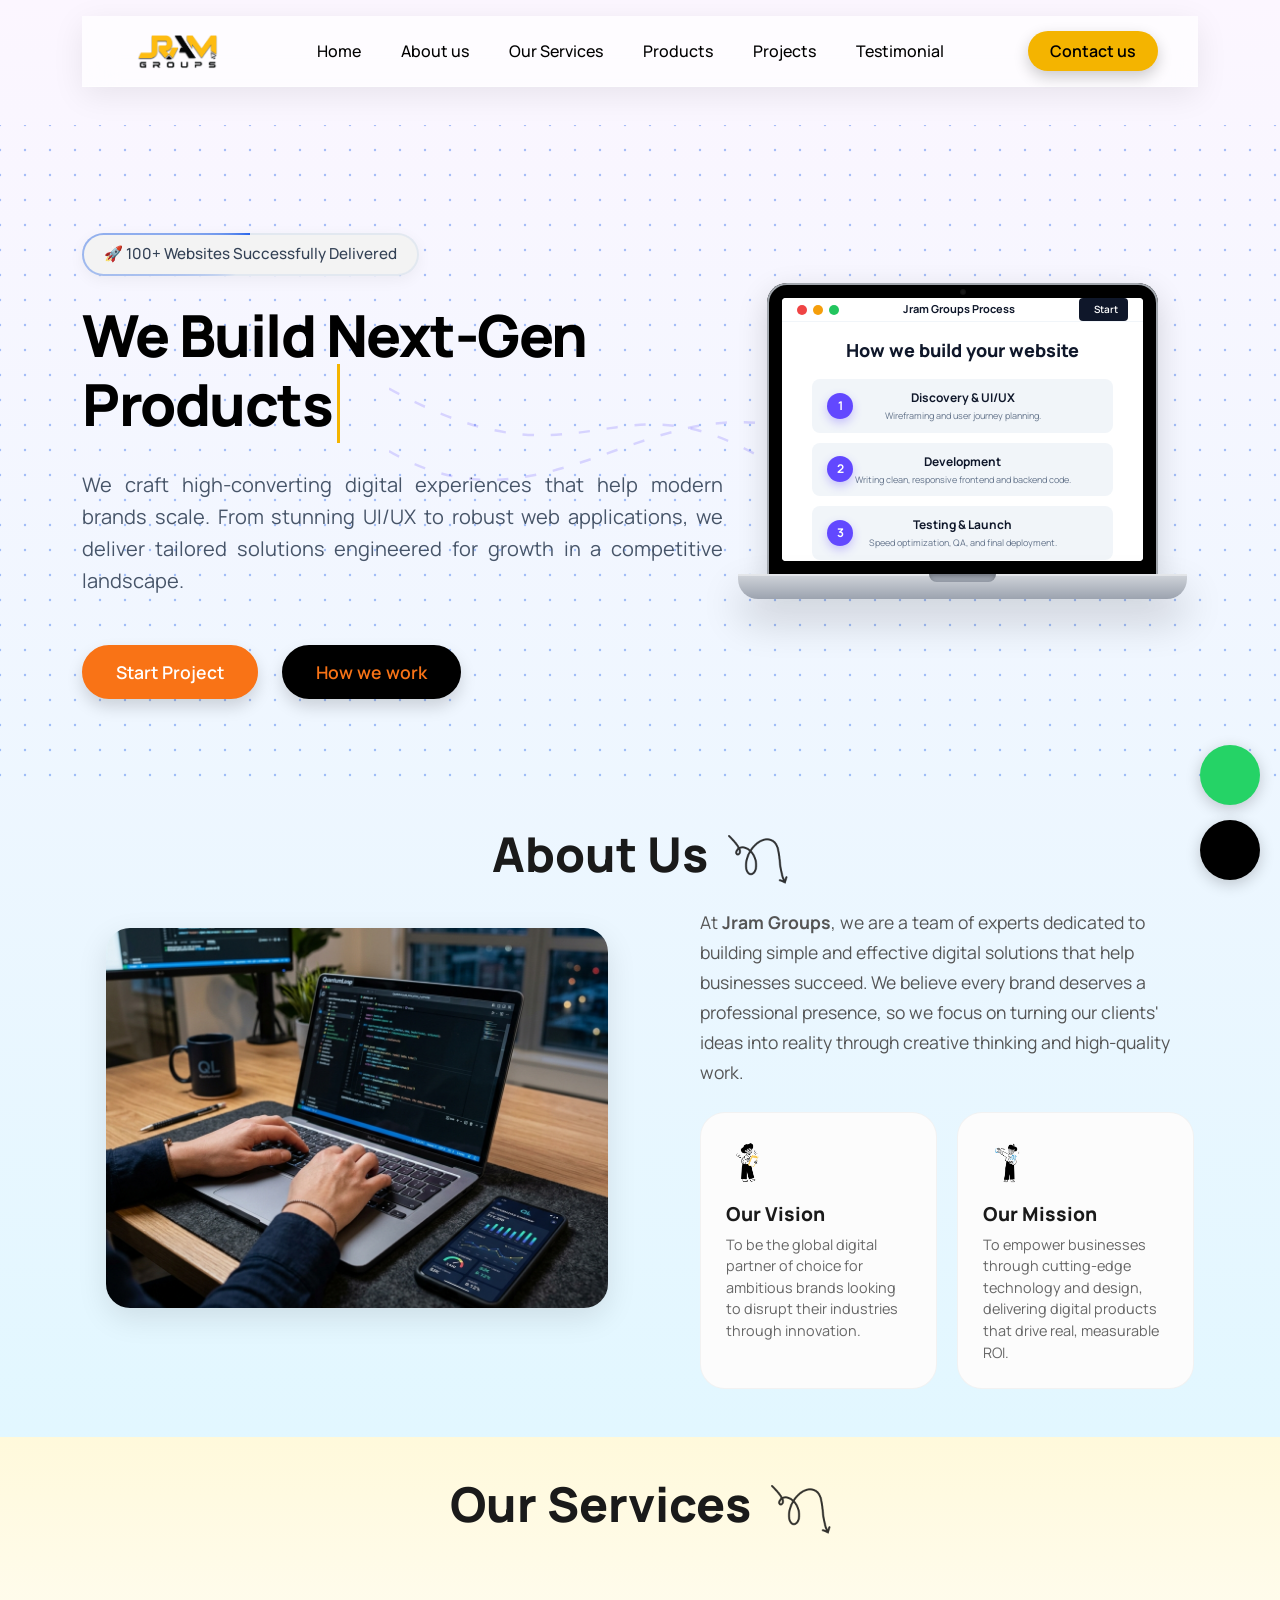
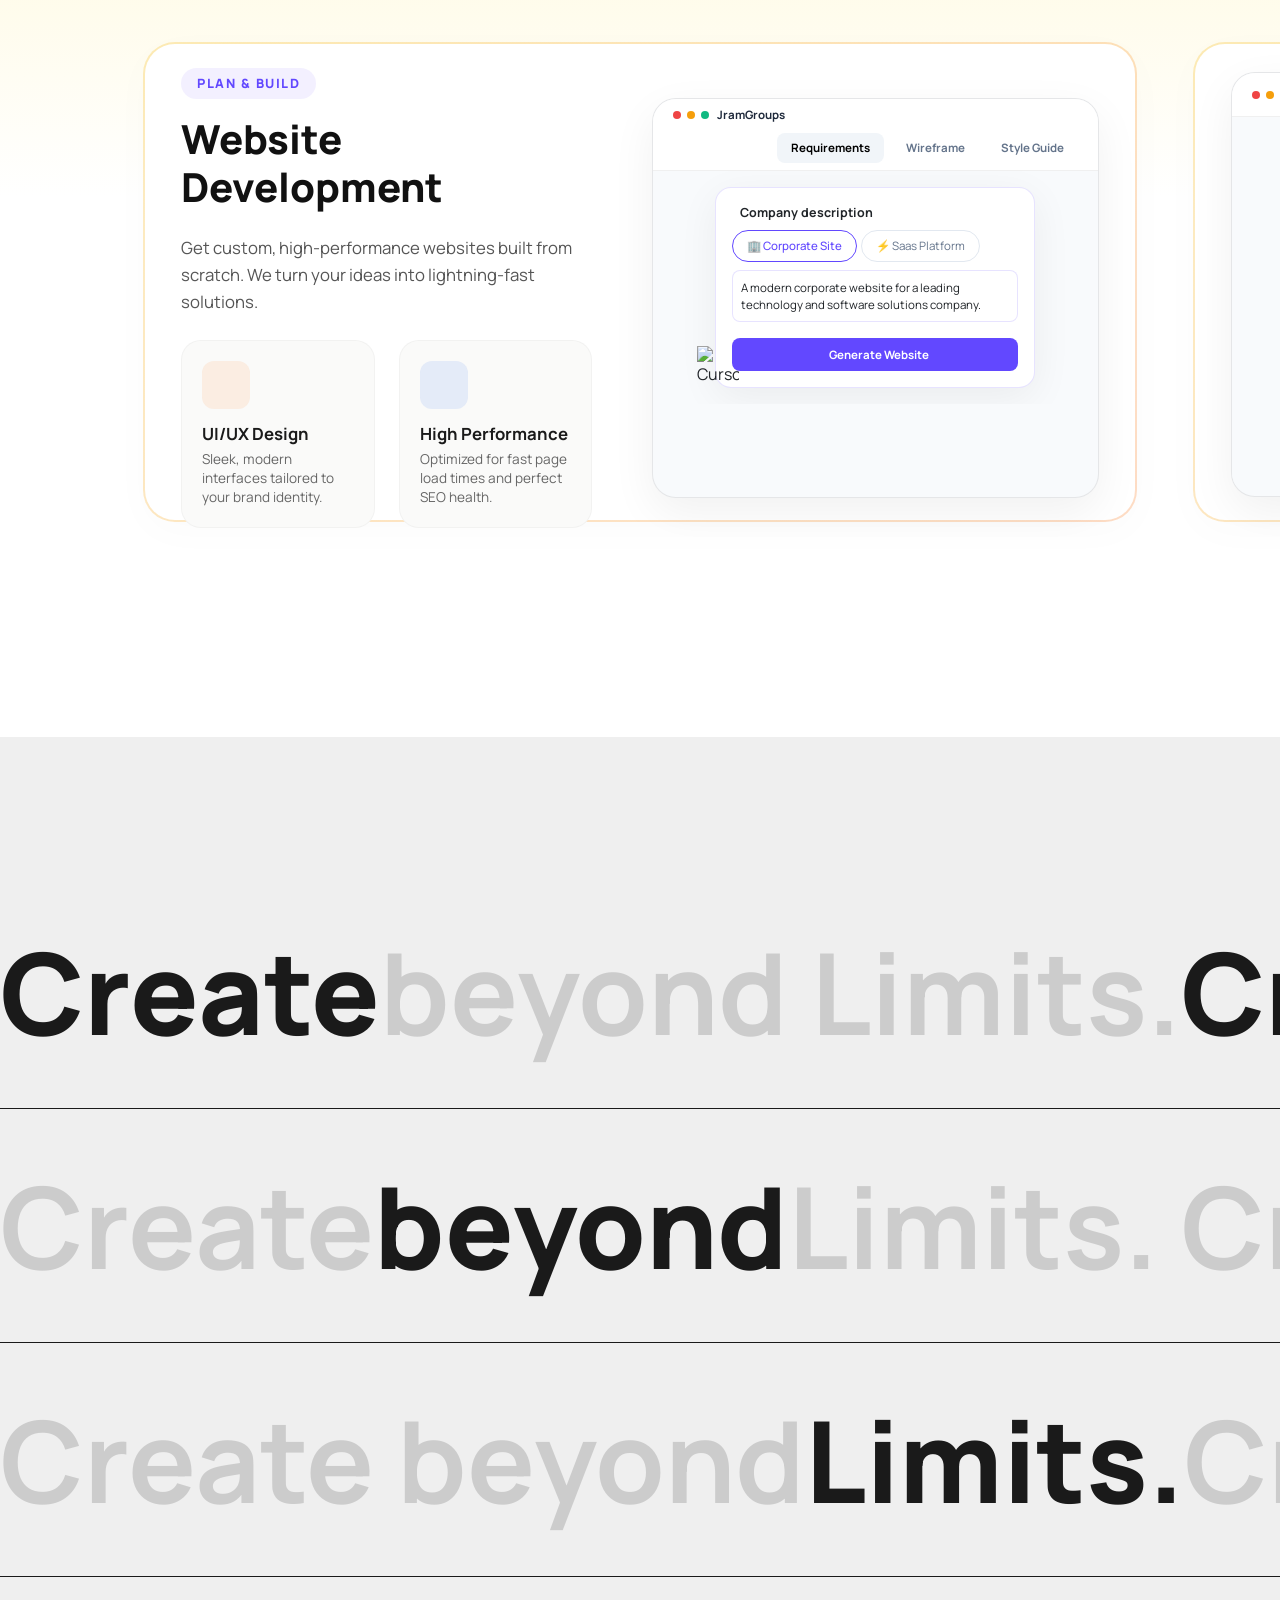
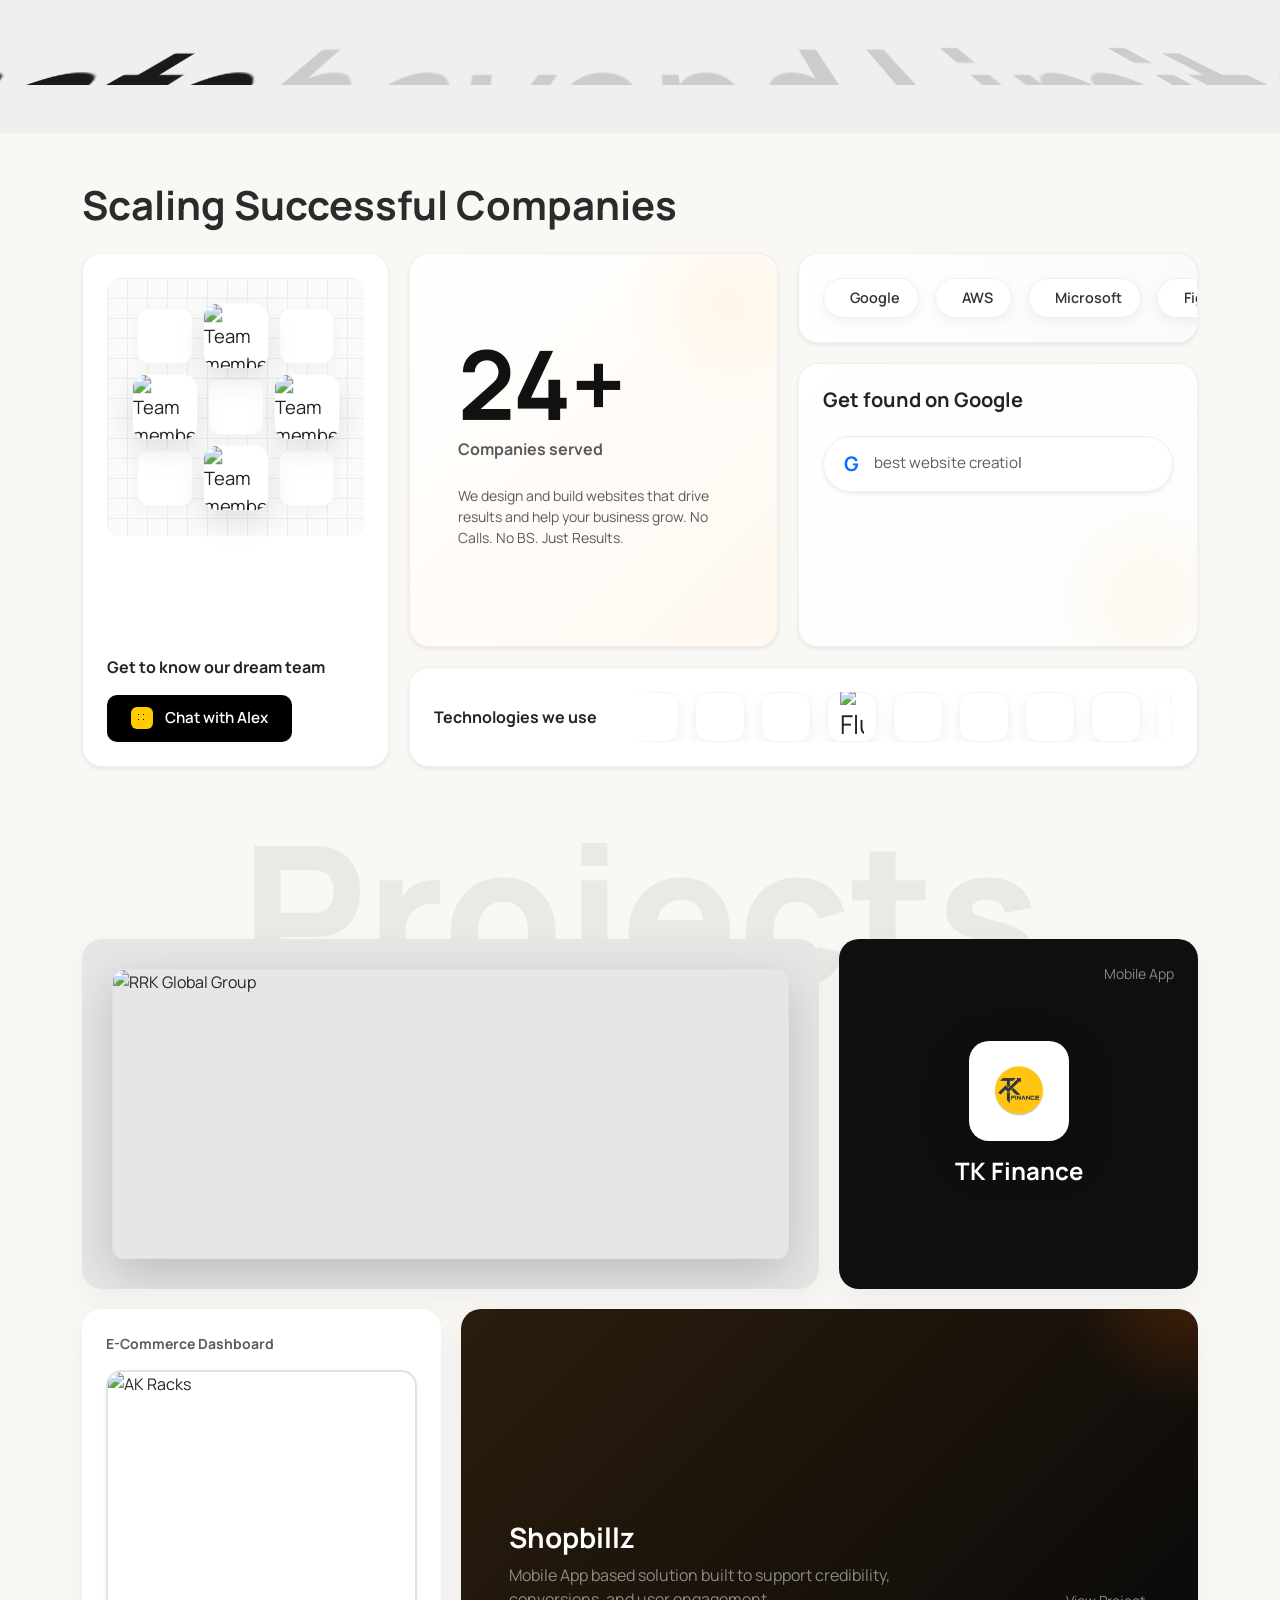
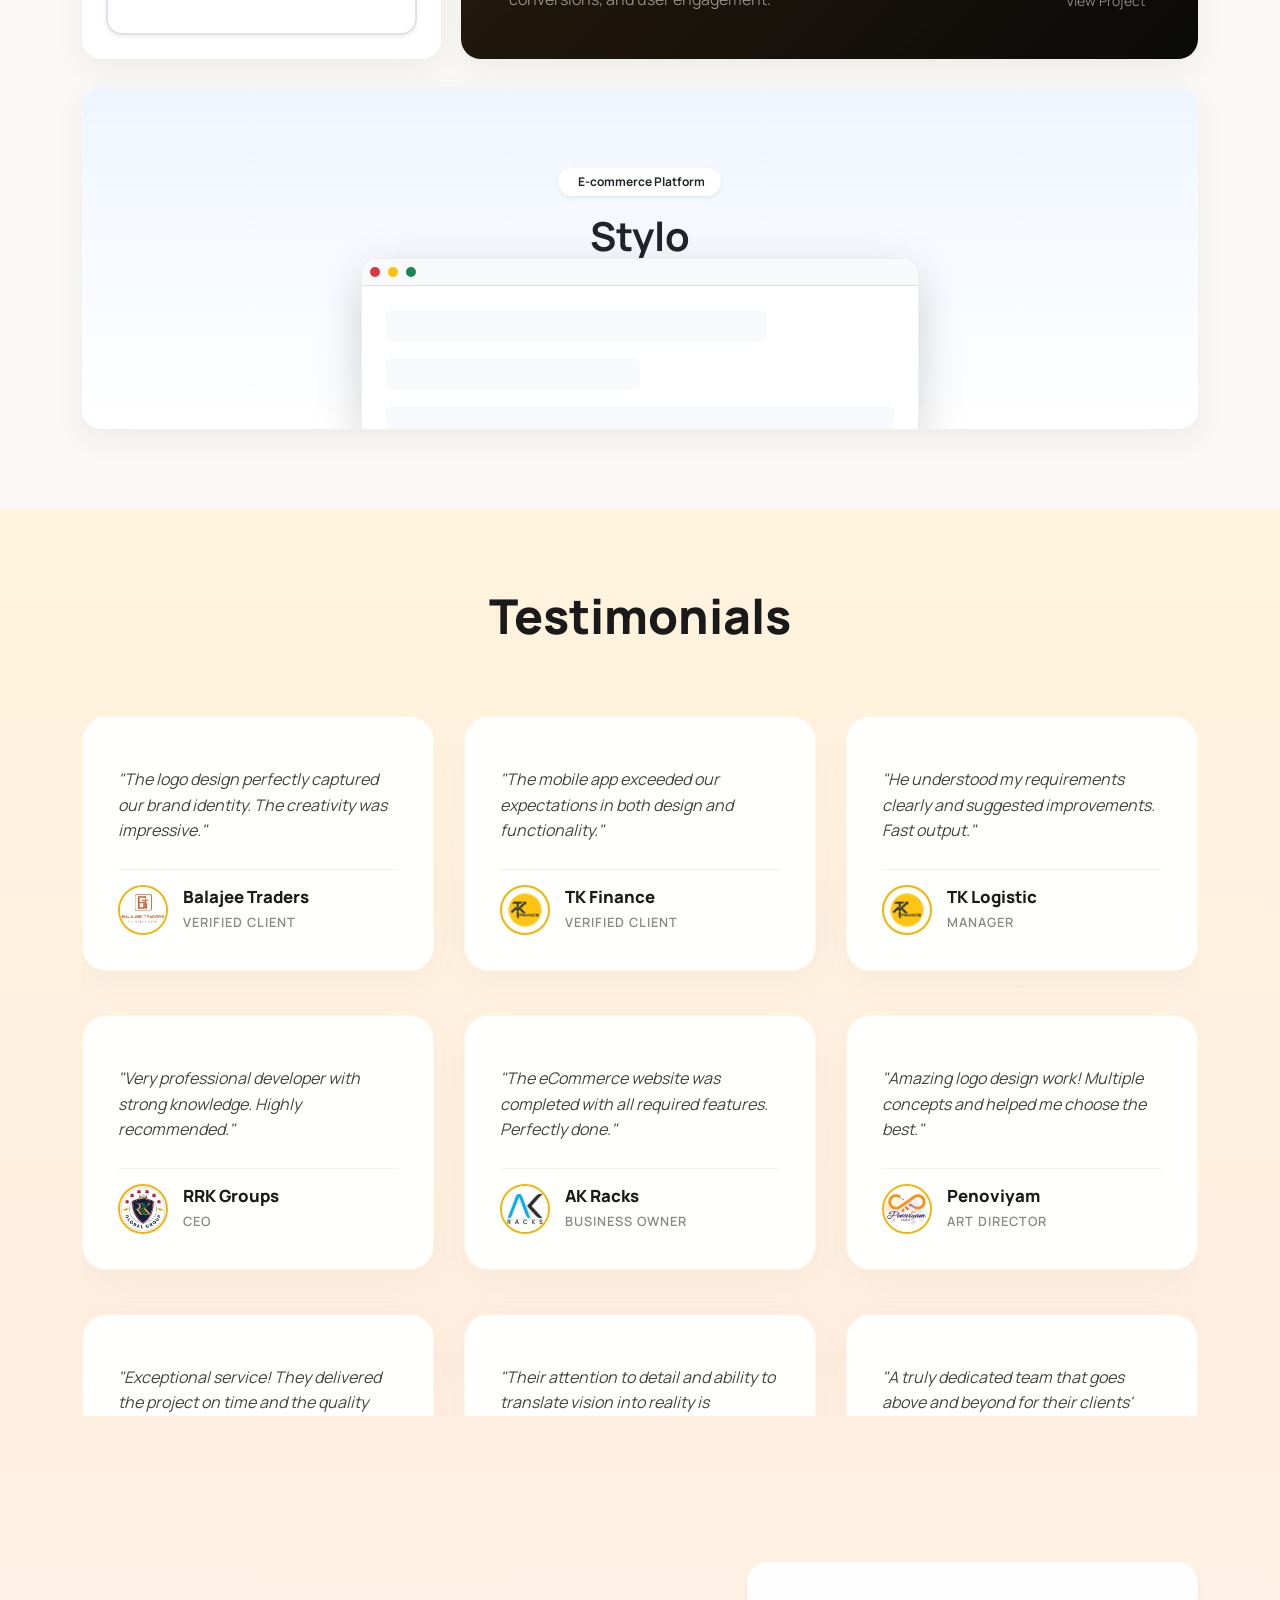
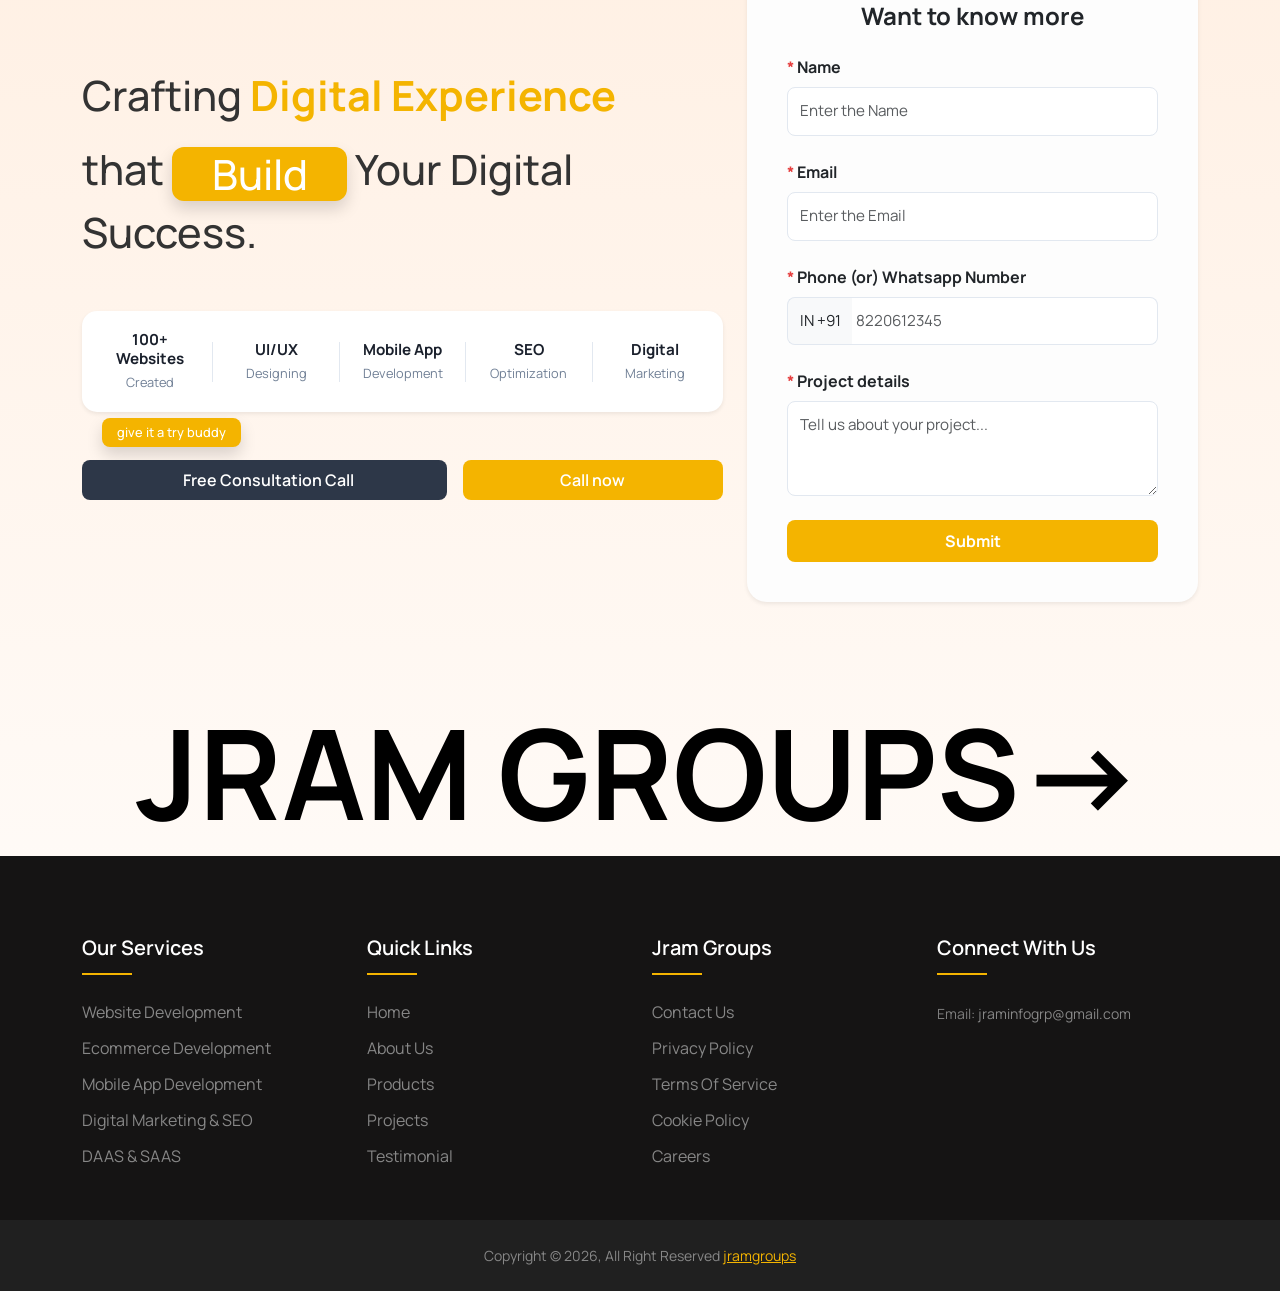
==== commit e02f6780: "changes" ====
--- a/JG/index.html
+++ b/JG/index.html
@@ -391,8 +391,8 @@
                                             <div class="mockup-header-left d-flex align-items-center gap-2">
                                                 <div class="mockup-dots"><span class="dot-red"></span><span
                                                         class="dot-yellow"></span><span class="dot-green"></span></div>
-                                                <div class="mockup-logo-badge"><i class="fa-solid fa-cubes"></i> Jram
-                                                    Groups</div>
+                                                <div class="mockup-logo-badge"><i class="fa-solid fa-cubes"></i>
+                                                    JramGroups</div>
                                             </div>
                                             <div class="mockup-header-right d-flex gap-2">
                                                 <button class="mockup-tab-btn active"
@@ -955,7 +955,7 @@
                                                         class="dot-yellow"></span><span class="dot-green"></span>
                                                 </div>
                                                 <div class="mockup-logo-badge"><i class="fa-solid fa-bag-shopping"></i>
-                                                    Shopbillz Store</div>
+                                                    Shopbillz</div>
                                             </div>
                                             <div class="mockup-header-right d-flex gap-3 align-items-center">
                                                 <div class="d-flex flex-wrap gap-1">
@@ -1467,7 +1467,7 @@
                                                         class="dot-yellow"></span><span class="dot-green"></span>
                                                 </div>
                                                 <div class="mockup-logo-badge"><i class="fa-solid fa-chart-column"></i>
-                                                    Analytics Dashboard
+                                                    Analytics
                                                 </div>
                                             </div>
                                             <div class="mockup-header-right d-flex gap-2">
--- a/JG/style.css
+++ b/JG/style.css
@@ -1419,7 +1419,7 @@
 .mockup-header {
     background: #ffffff;
     border-bottom: 1px solid rgba(0, 0, 0, 0.06);
-    padding: 12px 20px;
+    padding: 7px 20px;
     flex-wrap: wrap;
     gap: 10px;
 }
@@ -1487,7 +1487,7 @@
 .mockup-tab-btn-mobile,
 .mockup-tab-btn-ecom,
 .mockup-tab-btn-dm {
-    font-size: 0.4rem;
+    font-size: 0.3rem;
     font-weight: 700;
     color: #64748b;
     background: transparent;
@@ -5430,6 +5430,7 @@
     }
 
     .mockup-window {
+        zoom: 0.75;
         height: auto;
     }
 
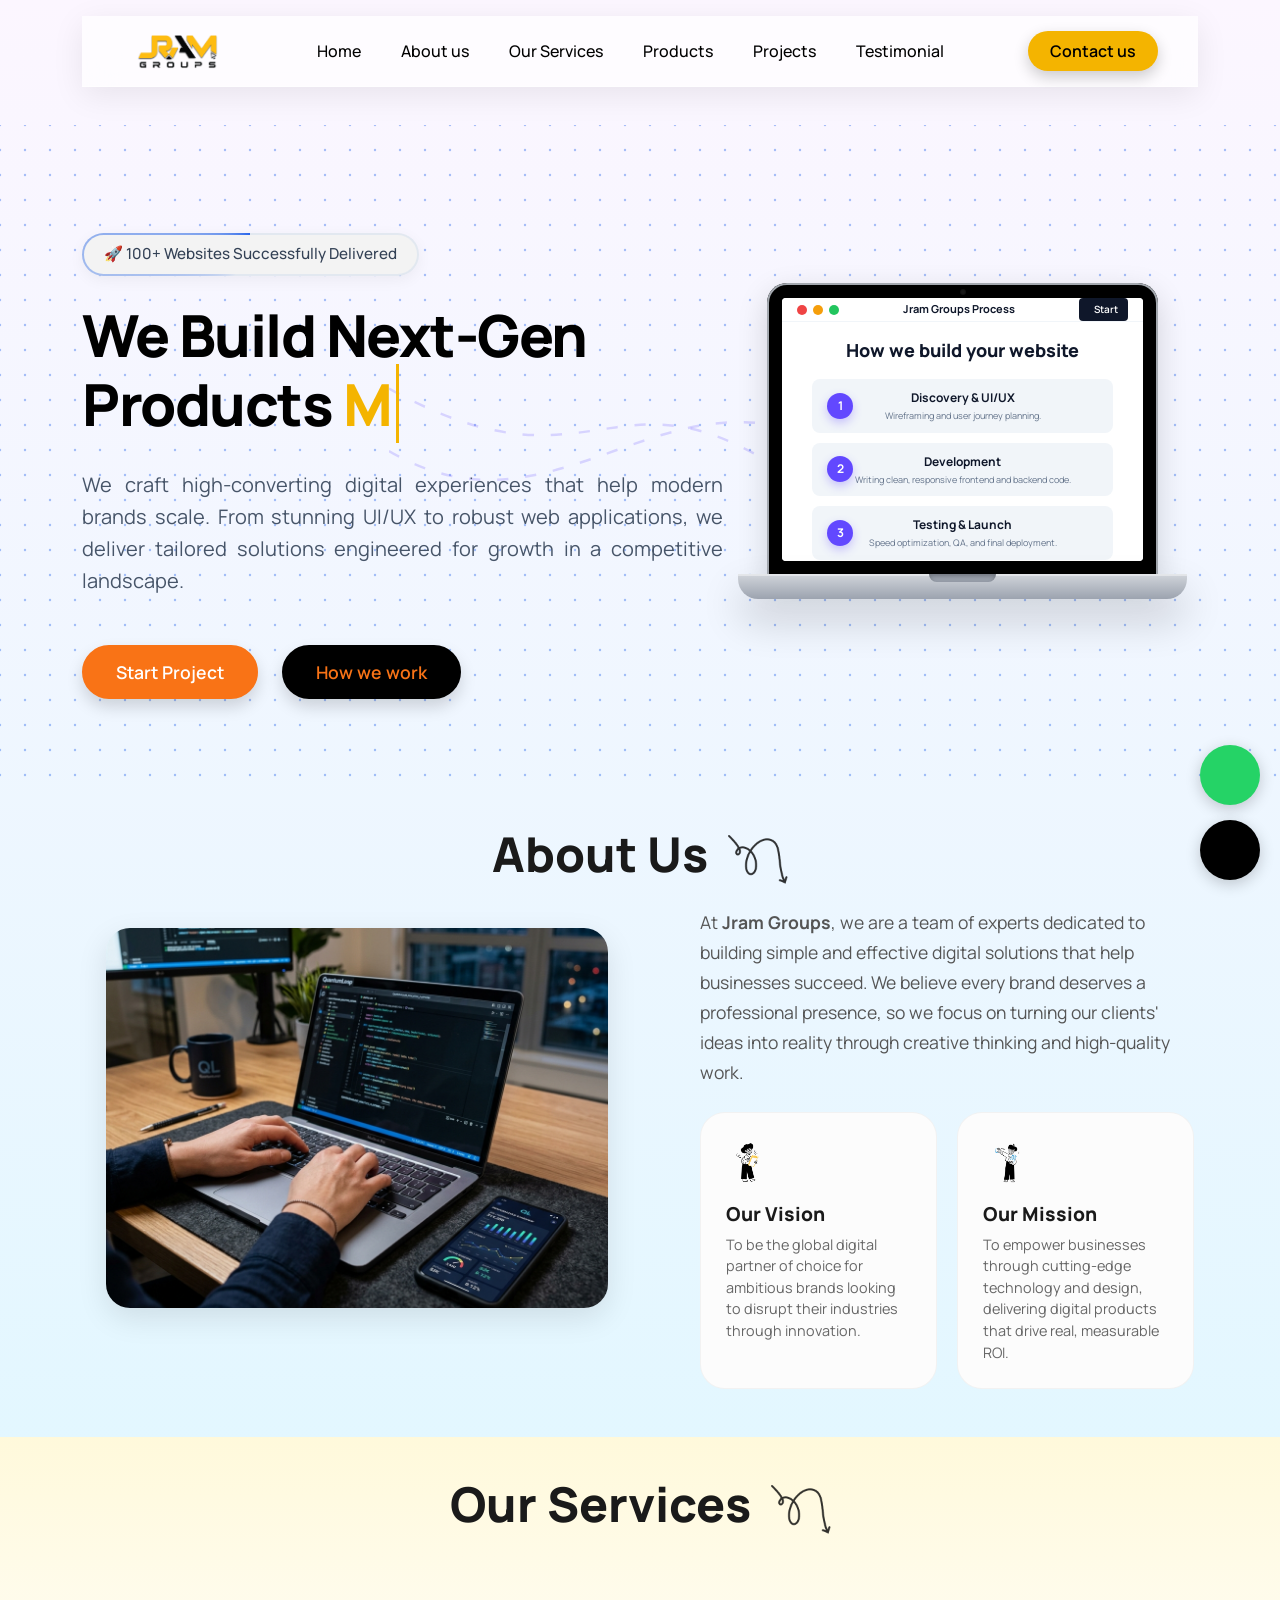
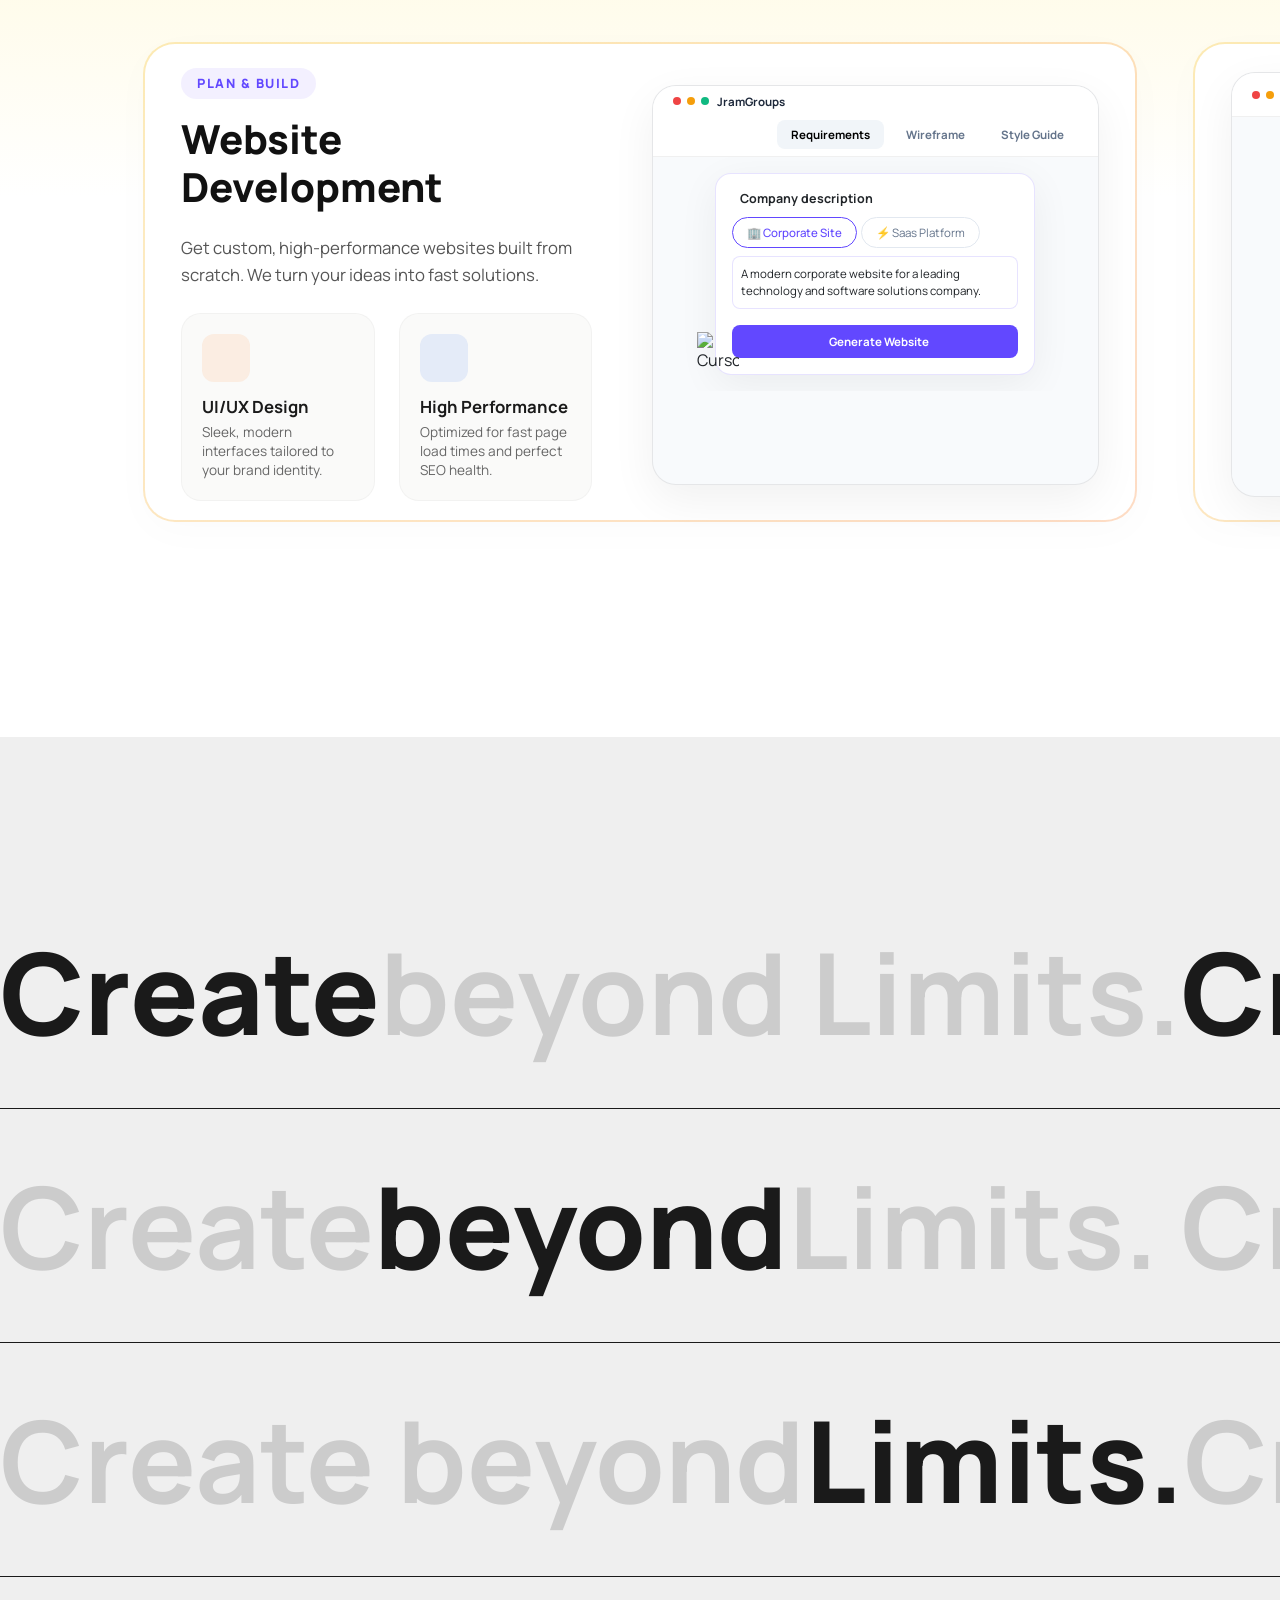
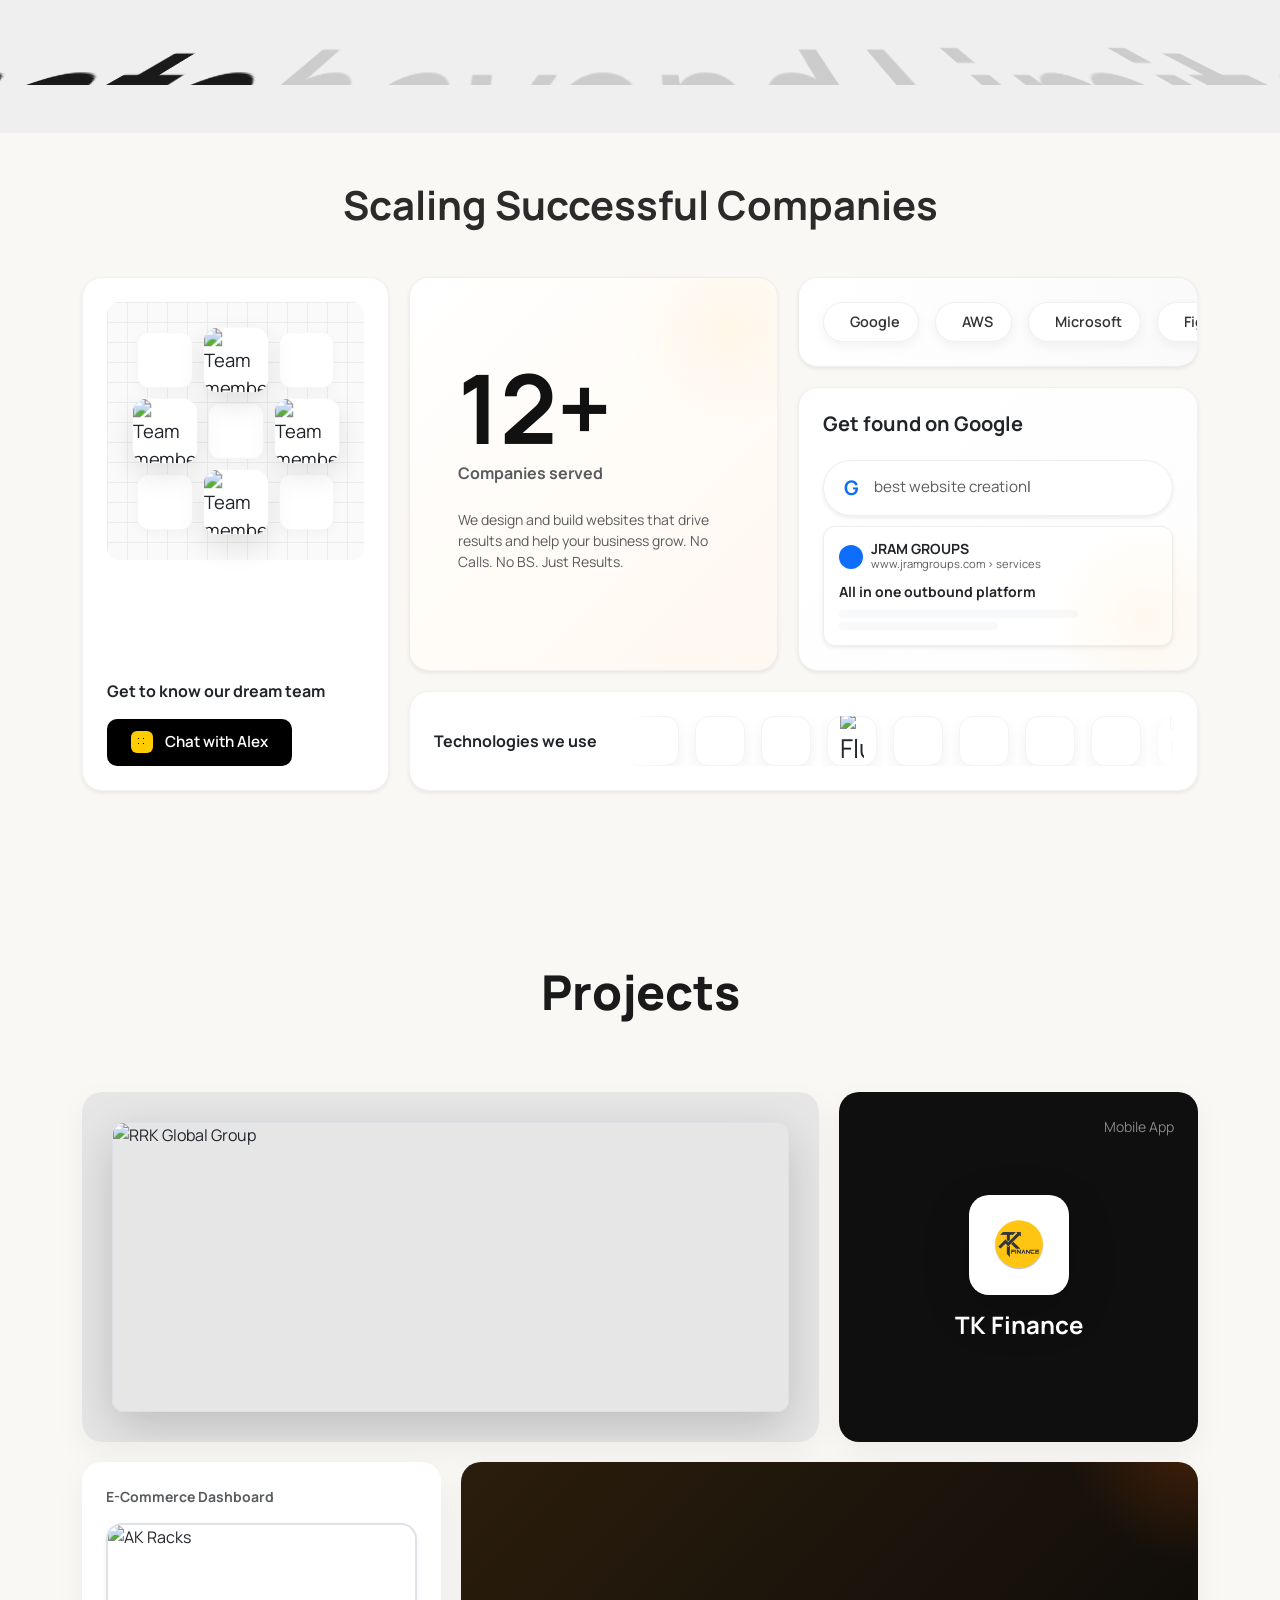
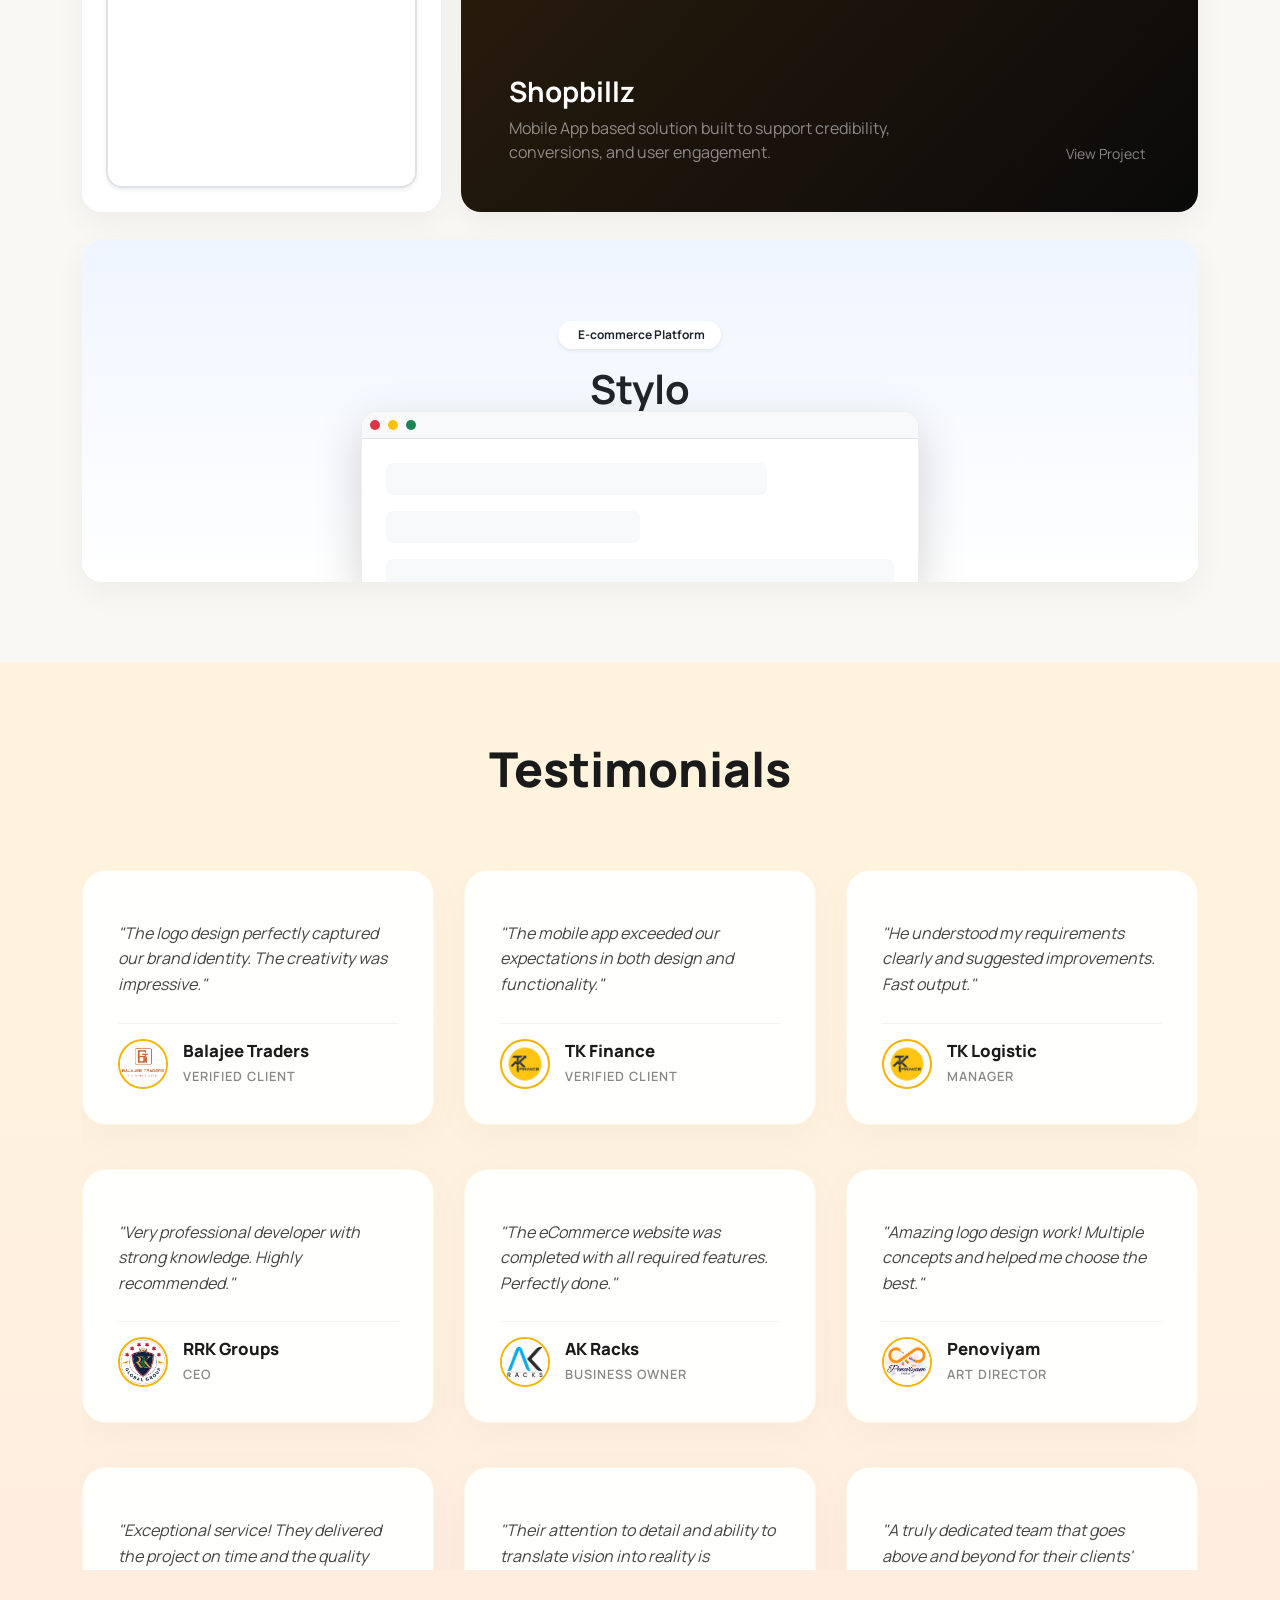
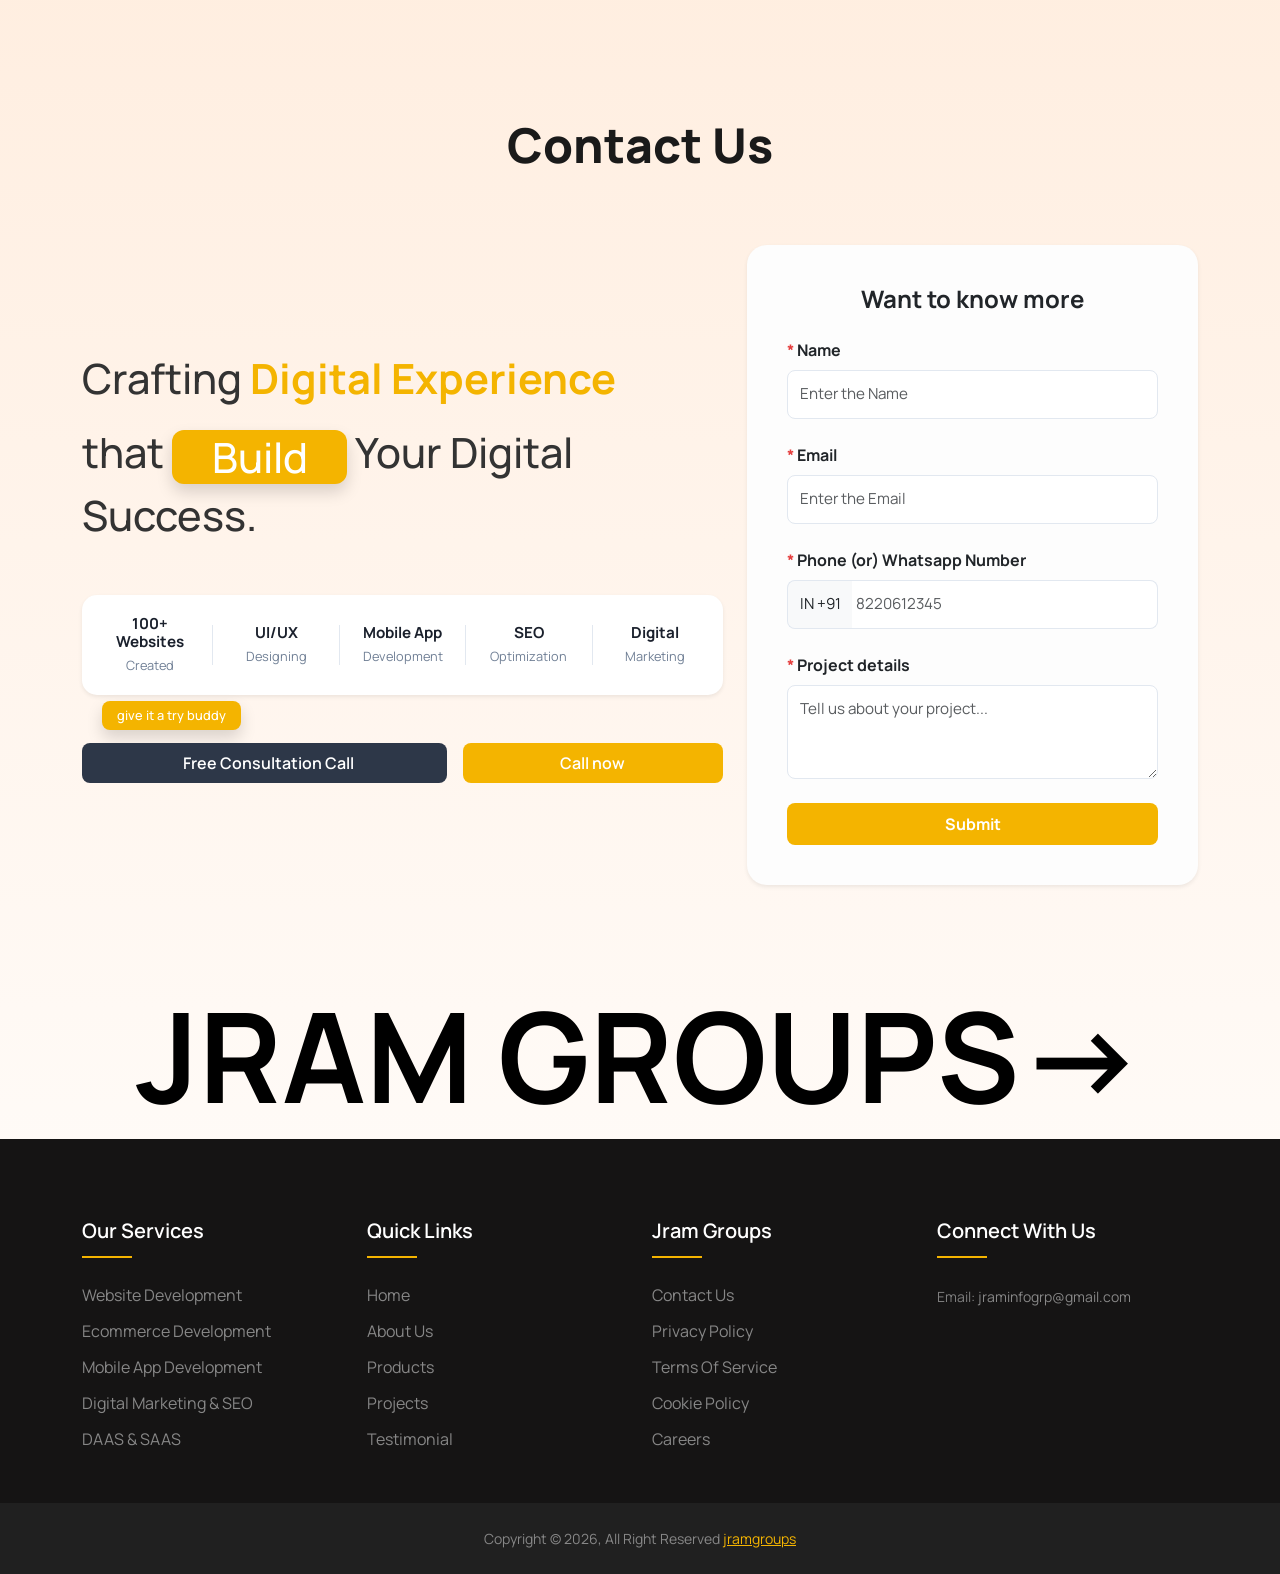
==== commit 0f987b42: "changes" ====
--- a/JG/index.html
+++ b/JG/index.html
@@ -358,7 +358,7 @@
                                     <h2 class="service-title mb-4">Website Development</h2>
                                     <p class="service-description mb-4">
                                         Get custom, high-performance websites built from scratch. We turn your ideas
-                                        into lightning-fast solutions.
+                                        into fast solutions.
                                     </p>
 
                                     <div class="row g-4 sub-features">
@@ -1123,8 +1123,8 @@
                                     <div class="service-tag">Anywhere, Anytime</div>
                                     <h2 class="service-title mb-4">Mobile App Development</h2>
                                     <p class="service-description mb-4">
-                                        Expand your reach with cross-platform apps. Smooth, high-performance
-                                        apps built for iOS and Android.
+                                        Expand your reach with cross-platform apps. Smooth performance apps built
+                                        for iOS and Android.
                                     </p>
 
                                     <div class="row g-4 sub-features">
@@ -1432,7 +1432,7 @@
                                     <h2 class="service-title mb-4">Digital Marketing & SEO</h2>
                                     <p class="service-description mb-4">
                                         Maximize your ROI with ads and SEO. We build campaigns that place your brand
-                                        before the audience.
+                                        before audience.
                                     </p>
 
                                     <div class="row g-4 sub-features">
@@ -1835,7 +1835,7 @@
     <!-- NEW SCALING SECTION -->
     <section class="scaling-companies-section py-5">
         <div class="container">
-            <h2 class="scaling-title mb-4">Scaling Successful Companies</h2>
+            <h2 class="scaling-title text-center mb-5">Scaling Successful Companies</h2>
 
             <div class="scaling-bento-grid">
                 <!-- Box 1: Dream Team -->
@@ -2002,10 +2002,16 @@
     <!-- PROJECTS BENTO GRID -->
     <!-- ============================================ -->
     <section class="project-bento-section py-5 position-relative overflow-hidden" id="project">
-        <!-- Giant background text -->
-        <div class="projects-bg-text">Projects</div>
+
 
         <div class="container position-relative z-1 pt-4">
+            <div class="row justify-content-center mb-5">
+                <div class="col-lg-8 text-center">
+                    <div class="section-head text-center mb-4">
+                        Projects
+                    </div>
+                </div>
+            </div>
 
             <div class="projects-bento-grid">
 
@@ -2545,6 +2551,13 @@
     <!-- ============================================ -->
     <section class="get-in-touch-section py-5" id="contact">
         <div class="container">
+            <div class="row justify-content-center mb-5">
+                <div class="col-lg-8 text-center">
+                    <div class="section-head text-center mb-4">
+                        Contact Us
+                    </div>
+                </div>
+            </div>
             <div class="row align-items-center">
                 <!-- Left Side: Hero Text & Cards -->
                 <div class="col-lg-7 position-relative">
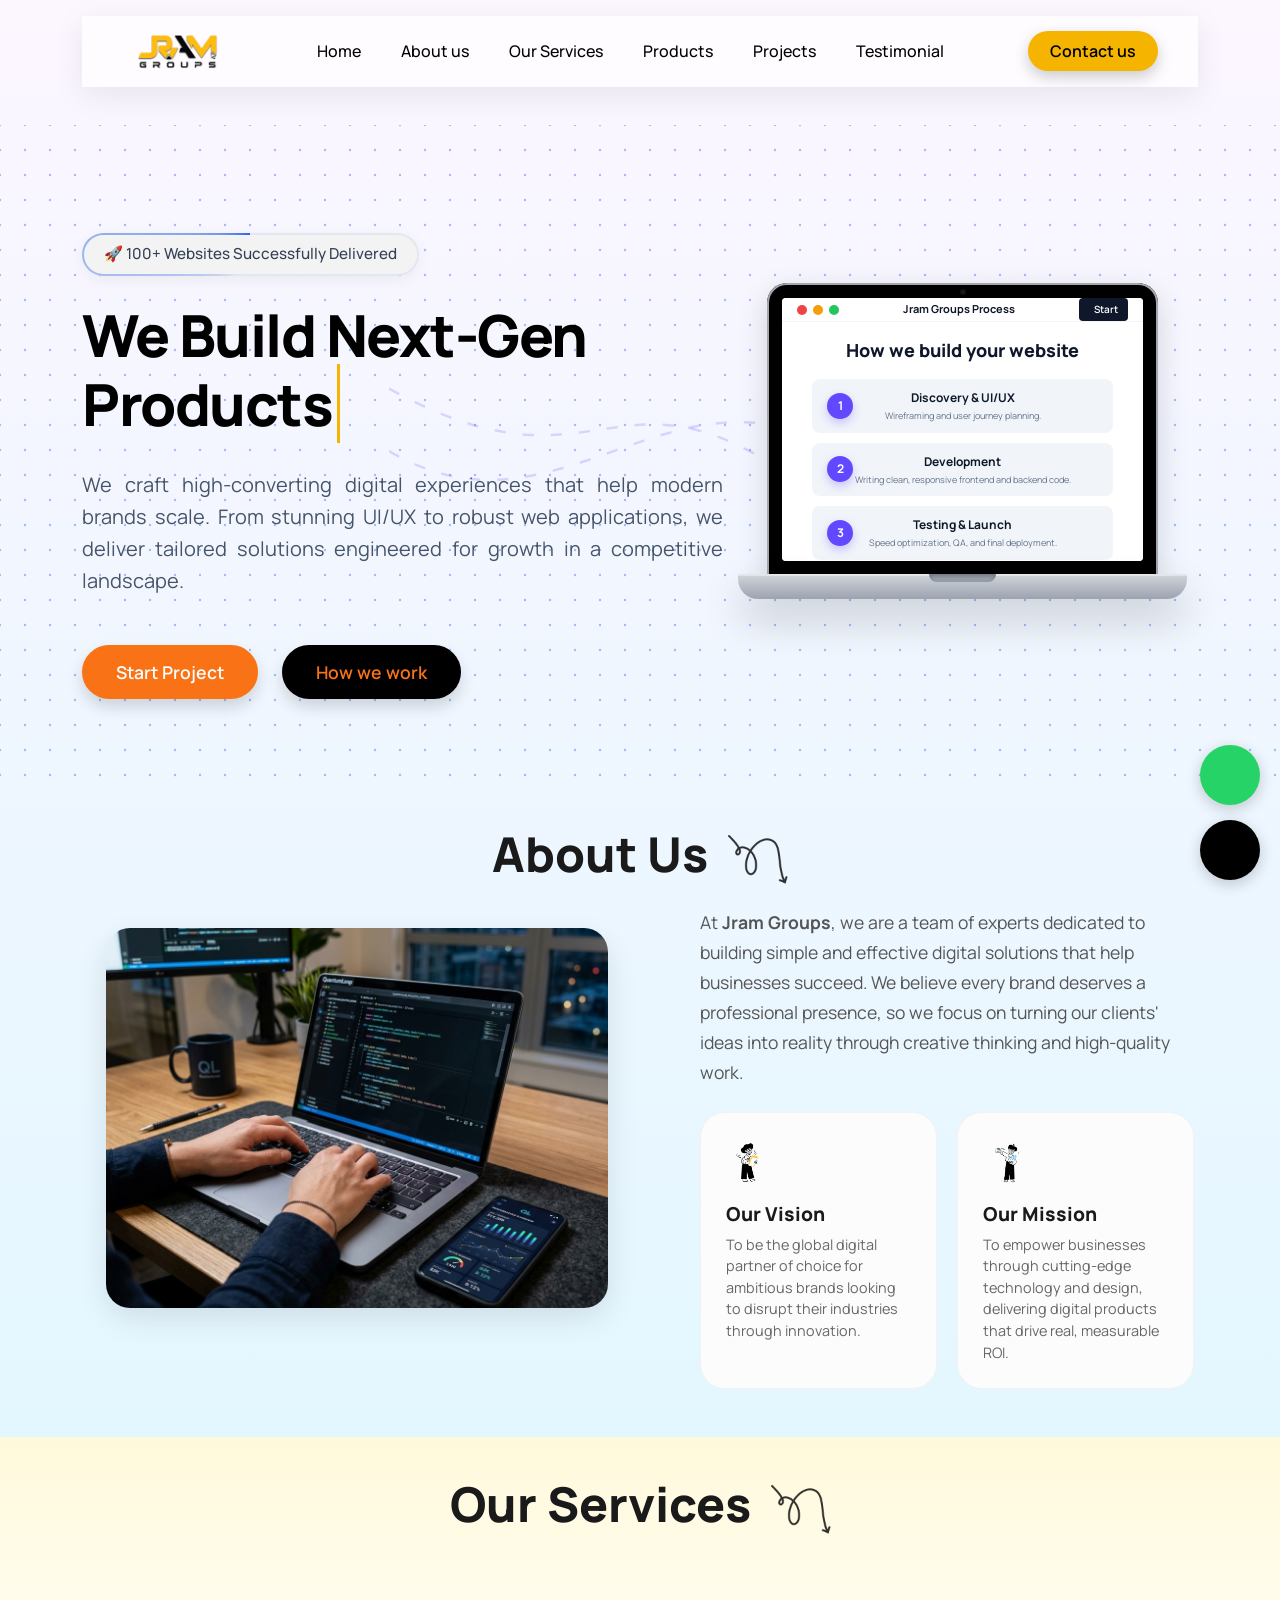
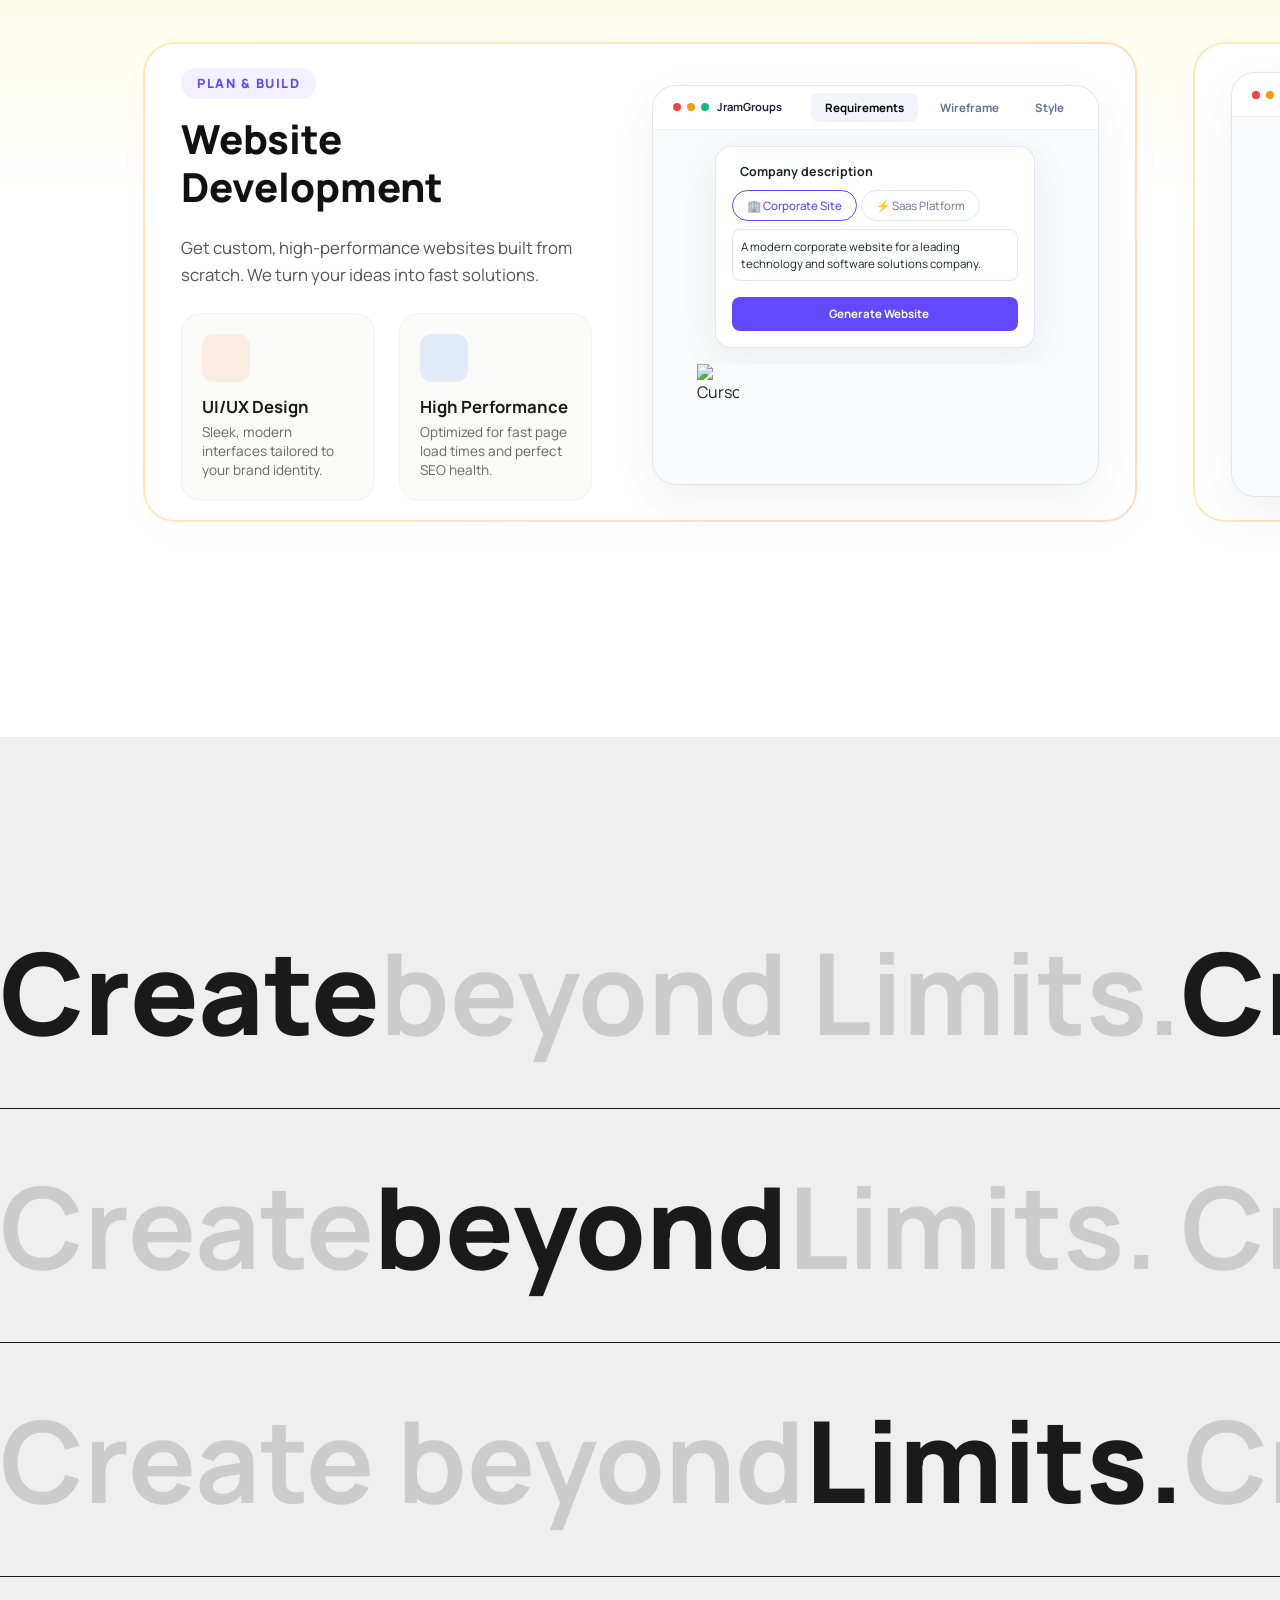
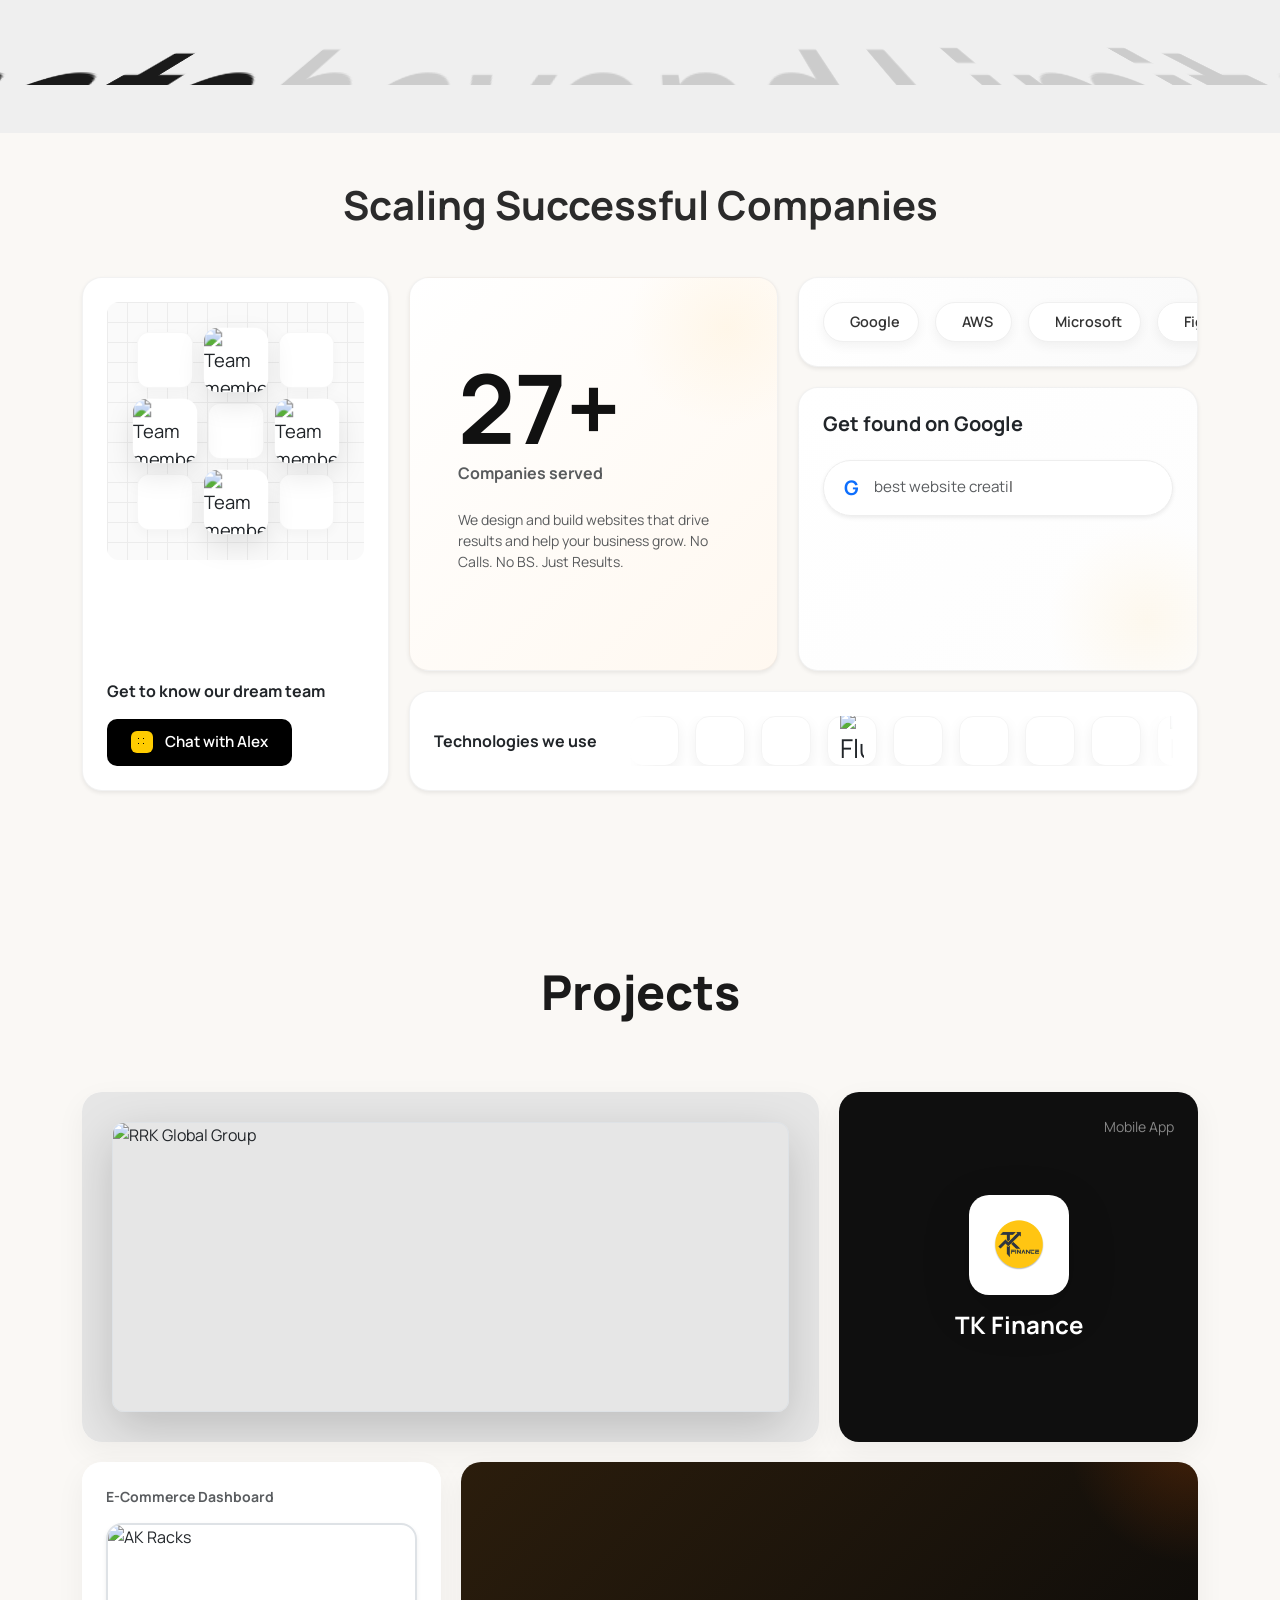
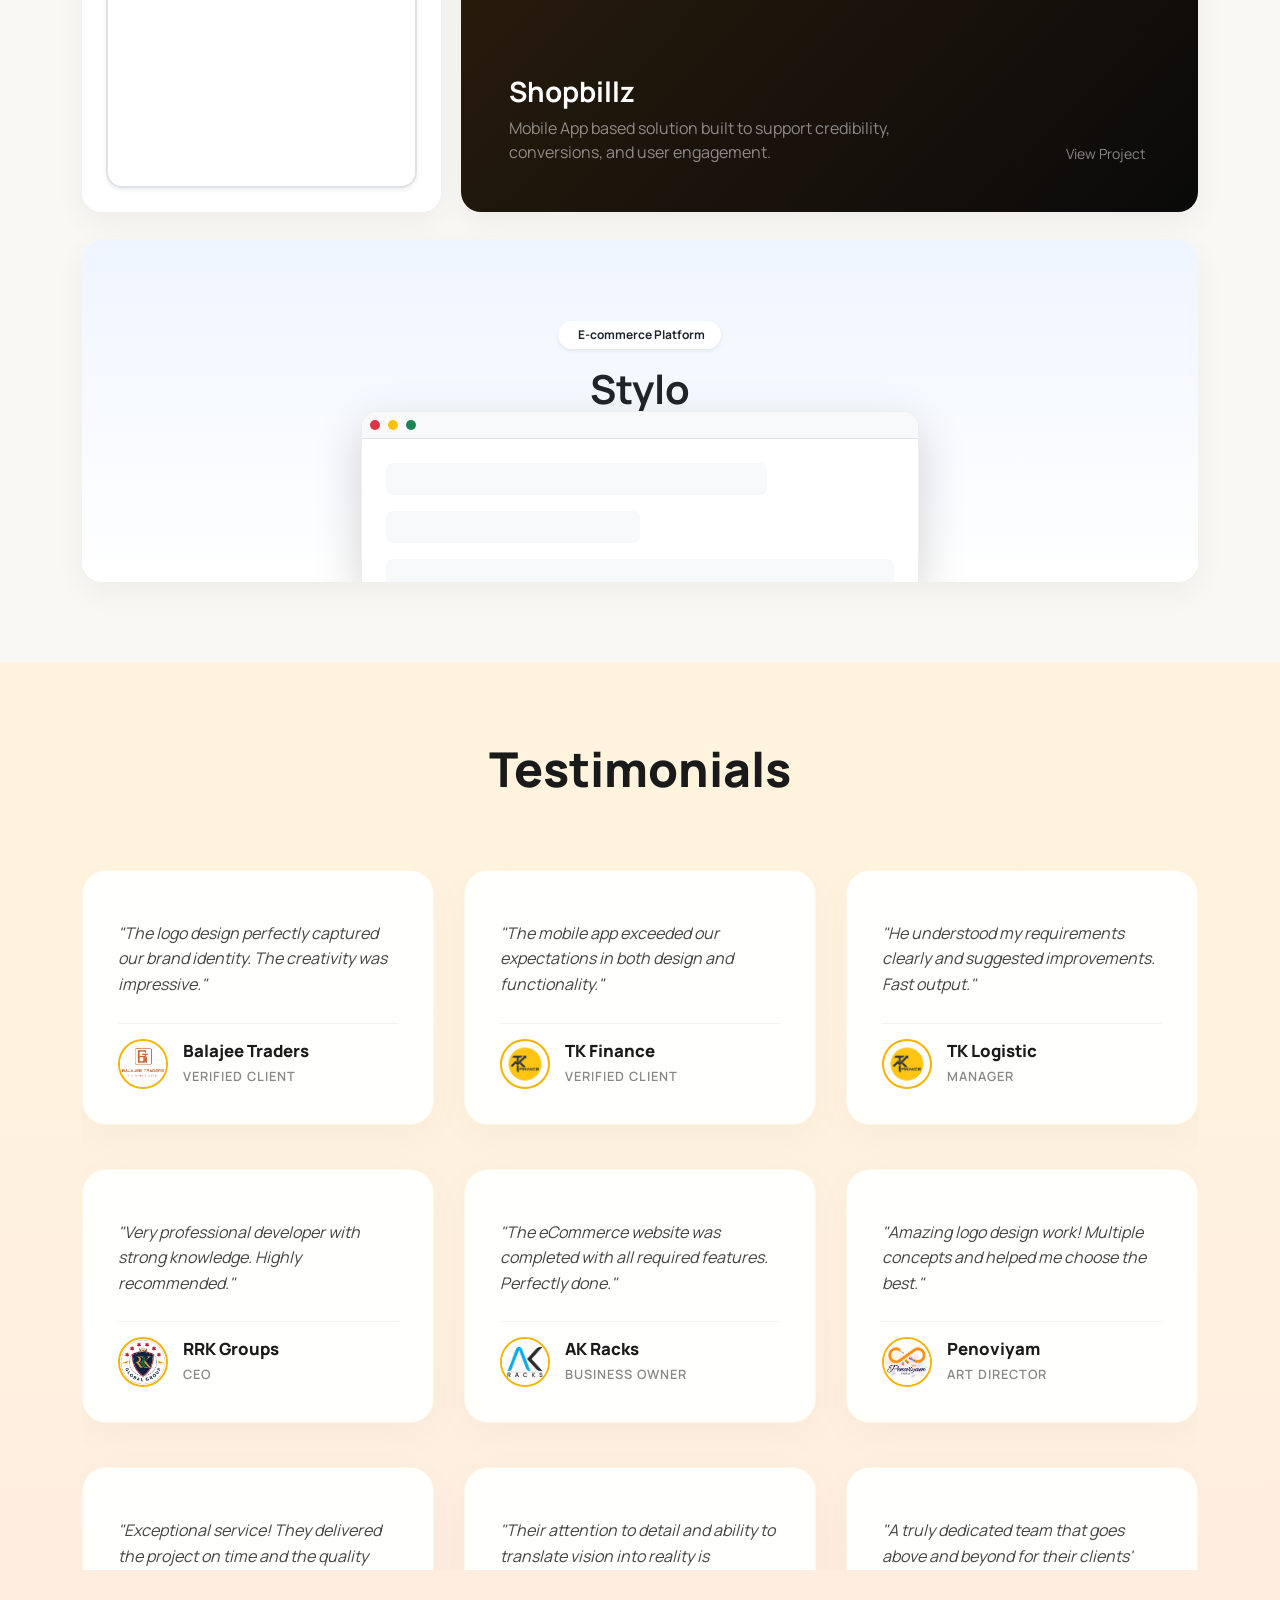
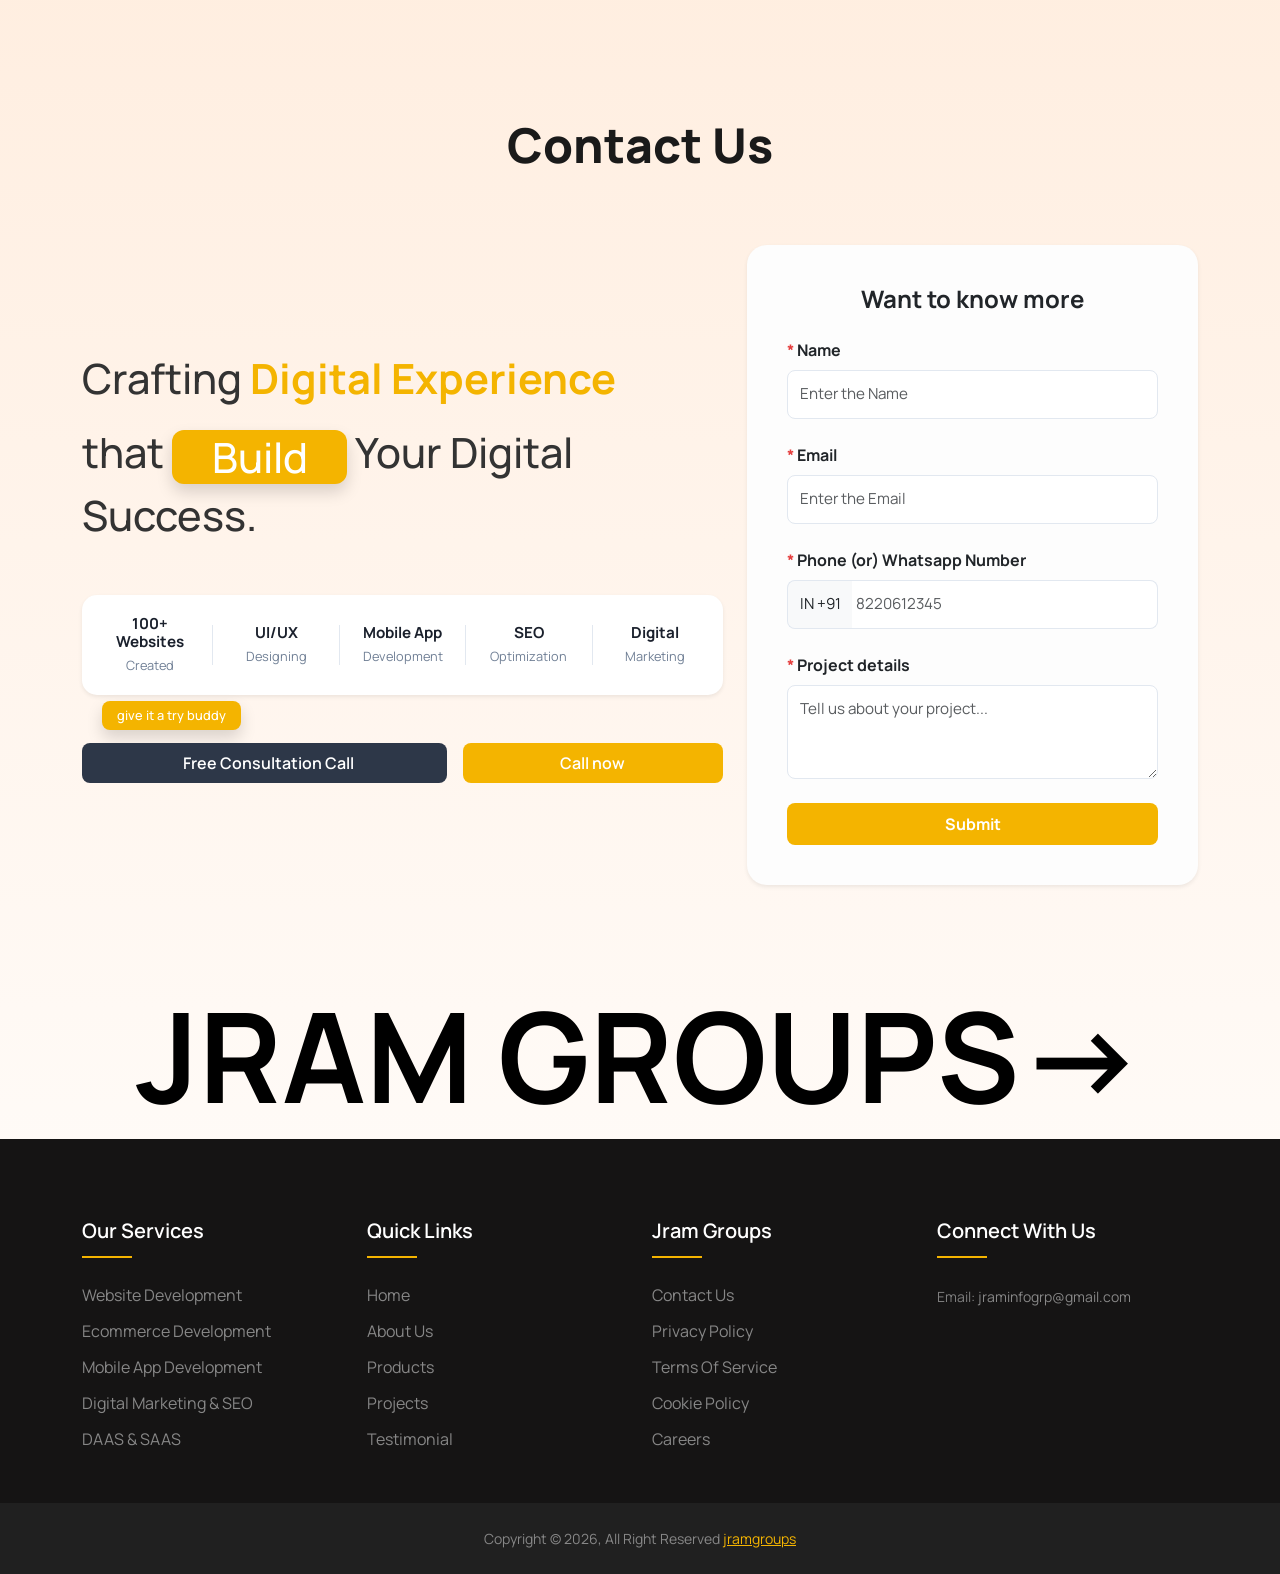
==== commit 906cf188: "changes" ====
--- a/JG/index.html
+++ b/JG/index.html
@@ -106,7 +106,7 @@
 
         <div class="container position-relative py-lg-5 py-2" style="z-index: 2;">
             <div class="row align-items-center">
-                <div class="col-lg-7 col-md-12 mb-1 mb-lg-0">
+                <div class="col-lg-7 col-md-6 mb-1 mb-lg-0">
                     <div class="hero-content">
                         <div class="animated-pill">
                             <div class="pill-content">
@@ -136,7 +136,7 @@
                 </div>
 
                 <!-- STRAIGHT MACBOOK HERO SHOWCASE -->
-                <div class="col-lg-5 col-md-12 mb-5 mb-lg-0">
+                <div class="col-lg-5 col-md-6 mb-5 mb-lg-0">
                     <div class="macbook-showcase" id="macbookWrapper">
                         <div class="macbook-straight-assembly">
 
@@ -387,22 +387,23 @@
 
                                 <div class="col-lg-6 col-md-12 service-visual">
                                     <div class="mockup-window interactive-mockup">
-                                        <div class="mockup-header d-flex justify-content-between align-items-center">
+                                        <div
+                                            class="mockup-header d-flex flex-nowrap justify-content-between align-items-center">
                                             <div class="mockup-header-left d-flex align-items-center gap-2">
                                                 <div class="mockup-dots"><span class="dot-red"></span><span
                                                         class="dot-yellow"></span><span class="dot-green"></span></div>
                                                 <div class="mockup-logo-badge"><i class="fa-solid fa-cubes"></i>
                                                     JramGroups</div>
                                             </div>
-                                            <div class="mockup-header-right d-flex gap-2">
+                                            <div class="mockup-header-right d-flex flex-nowrap gap-2">
                                                 <button class="mockup-tab-btn active"
                                                     data-tab="requirements">Requirements</button>
                                                 <button class="mockup-tab-btn" data-tab="wireframe">Wireframe</button>
-                                                <button class="mockup-tab-btn" data-tab="style">Style Guide</button>
+                                                <button class="mockup-tab-btn" data-tab="style">Style</button>
                                             </div>
                                         </div>
                                         <div class="mockup-body position-relative"
-                                            style="min-height: 380px; background-color: #f8fafc; overflow: hidden;"
+                                            style="min-height: 460px; background-color: #f8fafc; overflow-y: auto; overflow-x: hidden;"
                                             id="interactiveMockupBody">
 
 
@@ -456,7 +457,7 @@
 
                                                 <!-- State 2: Sitemap Tree Flowchart -->
                                                 <div class="sitemap-state-wrapper w-100 h-100 p-3" id="sitemapState"
-                                                    style="display: none; overflow: hidden; z-index: 4;">
+                                                    style="display: none; overflow-y: auto; overflow-x: hidden; z-index: 4;">
                                                     <div class="sitemap-instructions text-center text-muted mb-2"
                                                         style="font-size: 0.6rem;">
                                                         <i class="fa-solid fa-info-circle"></i> Double-click text to
@@ -898,12 +899,12 @@
                                                     </div>
                                                 </div>
                                             </div>
-                                            <!-- Guest cursor (follows mouse) -->
-                                            <div class="mock-floating-cursor" id="guestCursor"
-                                                style="position:absolute; left:20%; top:30%; transition: left 0.1s ease, top 0.1s ease; pointer-events:none; z-index:20;">
-                                                <img src="https://cdn.prod.website-files.com/6177739448baa66404ce1d9c/65b1a12e3211534c63d294b5_Guest%20Green%20Cursor.png"
-                                                    width="42" alt="Cursor">
-                                            </div>
+                                        </div>
+                                        <!-- Guest cursor (follows mouse) -->
+                                        <div class="mock-floating-cursor" id="guestCursor"
+                                            style="position:absolute; left:20%; top:30%; transition: left 0.1s ease, top 0.1s ease; pointer-events:none; z-index:20;">
+                                            <img src="https://cdn.prod.website-files.com/6177739448baa66404ce1d9c/65b1a12e3211534c63d294b5_Guest%20Green%20Cursor.png"
+                                                width="42" alt="Cursor">
                                         </div>
                                     </div>
                                 </div>
@@ -949,7 +950,8 @@
 
                                 <div class="col-lg-6 col-md-12 service-visual">
                                     <div class="mockup-window interactive-mockup ecommerce-mockup">
-                                        <div class="mockup-header d-flex justify-content-between align-items-center">
+                                        <div
+                                            class="mockup-header d-flex flex-nowrap justify-content-between align-items-center">
                                             <div class="mockup-header-left d-flex align-items-center gap-2">
                                                 <div class="mockup-dots"><span class="dot-red"></span><span
                                                         class="dot-yellow"></span><span class="dot-green"></span>
@@ -957,16 +959,15 @@
                                                 <div class="mockup-logo-badge"><i class="fa-solid fa-bag-shopping"></i>
                                                     Shopbillz</div>
                                             </div>
-                                            <div class="mockup-header-right d-flex gap-3 align-items-center">
-                                                <div class="d-flex flex-wrap gap-1">
-                                                    <button class="mockup-tab-btn-ecom active"
-                                                        data-tab-ecom="store">Storefront</button>
-                                                    <button class="mockup-tab-btn-ecom"
-                                                        data-tab-ecom="checkout">Checkout</button>
-                                                    <button class="mockup-tab-btn-ecom"
-                                                        data-tab-ecom="analytics">Analytics</button>
-                                                </div>
-                                                <div class="mock-cart-icon position-relative">
+                                            <div
+                                                class="mockup-header-right d-flex flex-nowrap gap-2 align-items-center">
+                                                <button class="mockup-tab-btn-ecom active"
+                                                    data-tab-ecom="store">Storefront</button>
+                                                <button class="mockup-tab-btn-ecom"
+                                                    data-tab-ecom="checkout">Checkout</button>
+                                                <button class="mockup-tab-btn-ecom"
+                                                    data-tab-ecom="analytics">Analytics</button>
+                                                <div class="mock-cart-icon position-relative ms-2">
                                                     <i class="fa-solid fa-cart-shopping"></i>
                                                     <span class="mock-cart-badge" id="mockCartCount">0</span>
                                                 </div>
@@ -1101,19 +1102,20 @@
                                                     </div>
                                                 </div>
                                             </div>
-
-                                            <!-- Floating Guest Cursor for Ecommerce card -->
-                                            <div class="mock-floating-cursor" id="ecomGuestCursor"
-                                                style="left: 10%; top: 70%; transition: opacity 0.5s, left 1.2s cubic-bezier(0.25, 1, 0.5, 1), top 1.2s cubic-bezier(0.25, 1, 0.5, 1); pointer-events: none; z-index: 20; opacity: 0;">
-                                                <img src="https://cdn.prod.website-files.com/6177739448baa66404ce1d9c/65b1a12e3211534c63d294b5_Guest%20Green%20Cursor.png"
-                                                    width="42" alt="Cursor">
-                                            </div>
+                                        </div>
+
+                                        <!-- Floating Guest Cursor for Ecommerce card -->
+                                        <div class="mock-floating-cursor" id="ecomGuestCursor"
+                                            style="left: 10%; top: 70%; transition: opacity 0.5s, left 1.2s cubic-bezier(0.25, 1, 0.5, 1), top 1.2s cubic-bezier(0.25, 1, 0.5, 1); pointer-events: none; z-index: 20; opacity: 0;">
+                                            <img src="https://cdn.prod.website-files.com/6177739448baa66404ce1d9c/65b1a12e3211534c63d294b5_Guest%20Green%20Cursor.png"
+                                                width="42" alt="Cursor">
                                         </div>
                                     </div>
                                 </div>
                             </div>
                         </div>
                     </div>
+
 
                     <!-- Slide 2: Mobile App Development -->
                     <div class="services-slide">
@@ -1153,7 +1155,8 @@
 
                                 <div class="col-lg-6 col-md-12 service-visual">
                                     <div class="mockup-window interactive-mockup" id="mobileMockupWindow">
-                                        <div class="mockup-header d-flex justify-content-between align-items-center">
+                                        <div
+                                            class="mockup-header d-flex flex-nowrap justify-content-between align-items-center">
                                             <div class="mockup-header-left d-flex align-items-center gap-2">
                                                 <div class="mockup-dots"><span class="dot-red"></span><span
                                                         class="dot-yellow"></span><span class="dot-green"></span>
@@ -1161,7 +1164,7 @@
                                                 <div class="mockup-logo-badge"><i
                                                         class="fa-solid fa-mobile-screen-button"></i> Jram App</div>
                                             </div>
-                                            <div class="mockup-header-right d-flex gap-2">
+                                            <div class="mockup-header-right d-flex flex-nowrap gap-2">
                                                 <button class="mockup-tab-btn-mobile active"
                                                     data-tab-mobile="wireframe">Wireframe</button>
                                                 <button class="mockup-tab-btn-mobile" data-tab-mobile="style">Style
@@ -1409,13 +1412,13 @@
                                                 </div>
                                             </div>
 
-                                            <!-- Floating Guest Cursor for Mobile App card -->
-                                            <div class="mock-floating-cursor" id="mobileGuestCursor"
-                                                style="left: 20%; top: 30%; transition: all 1s ease; pointer-events: none; z-index: 20;">
-                                                <img src="https://cdn.prod.website-files.com/6177739448baa66404ce1d9c/65b1a12e3211534c63d294b5_Guest%20Green%20Cursor.png"
-                                                    width="42" alt="Cursor">
-                                            </div>
-
+                                        </div>
+
+                                        <!-- Floating Guest Cursor for Mobile App card -->
+                                        <div class="mock-floating-cursor" id="mobileGuestCursor"
+                                            style="left: 20%; top: 30%; transition: all 1s ease; pointer-events: none; z-index: 20;">
+                                            <img src="https://cdn.prod.website-files.com/6177739448baa66404ce1d9c/65b1a12e3211534c63d294b5_Guest%20Green%20Cursor.png"
+                                                width="42" alt="Cursor">
                                         </div>
                                     </div>
                                 </div>
@@ -1470,15 +1473,13 @@
                                                     Analytics
                                                 </div>
                                             </div>
-                                            <div class="mockup-header-right d-flex gap-2">
-                                                <div class="d-flex flex-wrap gap-1">
-                                                    <button class="mockup-tab-btn-dm active" data-tab-dm="ad">Ad
-                                                        Simulator</button>
-                                                    <button class="mockup-tab-btn-dm" data-tab-dm="seo">SEO
-                                                        Audit</button>
-                                                    <button class="mockup-tab-btn-dm"
-                                                        data-tab-dm="analytics">Analytics</button>
-                                                </div>
+                                            <div class="mockup-header-right d-flex flex-nowrap gap-2">
+                                                <button class="mockup-tab-btn-dm active" data-tab-dm="ad">Ad
+                                                    Simulator</button>
+                                                <button class="mockup-tab-btn-dm" data-tab-dm="seo">SEO
+                                                    Audit</button>
+                                                <button class="mockup-tab-btn-dm"
+                                                    data-tab-dm="analytics">Analytics</button>
                                             </div>
                                         </div>
 
@@ -1674,12 +1675,12 @@
                                                     </div>
                                                 </div>
                                             </div>
-                                            <!-- Floating Guest Cursor for Digital Marketing card -->
-                                            <div class="mock-floating-cursor" id="dmGuestCursor"
-                                                style="left: 10%; top: 70%; transition: opacity 0.5s, left 1.2s cubic-bezier(0.25, 1, 0.5, 1), top 1.2s cubic-bezier(0.25, 1, 0.5, 1); pointer-events: none; z-index: 20; opacity: 0;">
-                                                <img src="https://cdn.prod.website-files.com/6177739448baa66404ce1d9c/65b1a12e3211534c63d294b5_Guest%20Green%20Cursor.png"
-                                                    width="42" alt="Cursor">
-                                            </div>
+                                        </div>
+                                        <!-- Floating Guest Cursor for Digital Marketing card -->
+                                        <div class="mock-floating-cursor" id="dmGuestCursor"
+                                            style="left: 10%; top: 70%; transition: opacity 0.5s, left 1.2s cubic-bezier(0.25, 1, 0.5, 1), top 1.2s cubic-bezier(0.25, 1, 0.5, 1); pointer-events: none; z-index: 20; opacity: 0;">
+                                            <img src="https://cdn.prod.website-files.com/6177739448baa66404ce1d9c/65b1a12e3211534c63d294b5_Guest%20Green%20Cursor.png"
+                                                width="42" alt="Cursor">
                                         </div>
                                     </div>
                                 </div>
--- a/JG/style.css
+++ b/JG/style.css
@@ -1407,6 +1407,7 @@
 /* ============================================ */
 
 .mockup-window {
+    position: relative;
     background: #f8fafc;
     border: 1px solid rgba(0, 0, 0, 0.08);
     border-radius: 24px;
@@ -1420,12 +1421,12 @@
     background: #ffffff;
     border-bottom: 1px solid rgba(0, 0, 0, 0.06);
     padding: 7px 20px;
-    flex-wrap: wrap;
+    flex-wrap: nowrap;
     gap: 10px;
 }
 
 .mockup-header-right {
-    flex-wrap: wrap;
+    flex-wrap: nowrap;
     justify-content: flex-end;
     margin-left: auto;
 }
@@ -1474,7 +1475,7 @@
 }
 
 .mockup-logo-badge {
-    font-size: 0.72rem;
+    font-size: 0.7rem;
     font-weight: 700;
     color: #1e293b;
 }
@@ -1487,7 +1488,7 @@
 .mockup-tab-btn-mobile,
 .mockup-tab-btn-ecom,
 .mockup-tab-btn-dm {
-    font-size: 0.3rem;
+    font-size: 0.6rem;
     font-weight: 700;
     color: #64748b;
     background: transparent;
@@ -3076,7 +3077,7 @@
 
 .going-on-section ul {
     display: flex;
-    flex-wrap: wrap;
+    flex-wrap: nowrap;
 }
 
 .going-on-section #itemList li {
@@ -3447,7 +3448,7 @@
 
 .expertise-pills {
     display: flex;
-    flex-wrap: wrap;
+    flex-wrap: nowrap;
     gap: 8px;
 }
 
@@ -3558,7 +3559,7 @@
     box-shadow: 0 10px 30px rgba(0, 0, 0, 0.03);
     position: relative;
     z-index: 2;
-    flex-wrap: wrap;
+    flex-wrap: nowrap;
     gap: 15px;
 }
 
@@ -3742,7 +3743,7 @@
 .flip-badge .flip-content {
     display: flex;
     flex-direction: column;
-    animation: flipAnim 6s cubic-bezier(0.23, 1, 0.32, 1) infinite;
+
 }
 
 .flip-badge .flip-content>span {
@@ -4630,7 +4631,7 @@
     border: 2px solid #fff;
     overflow: hidden;
     box-shadow: 0 0 15px rgba(255, 255, 255, 0.2);
-    animation: floatNode 4s infinite alternate ease-in-out;
+
 }
 
 .map-node img {
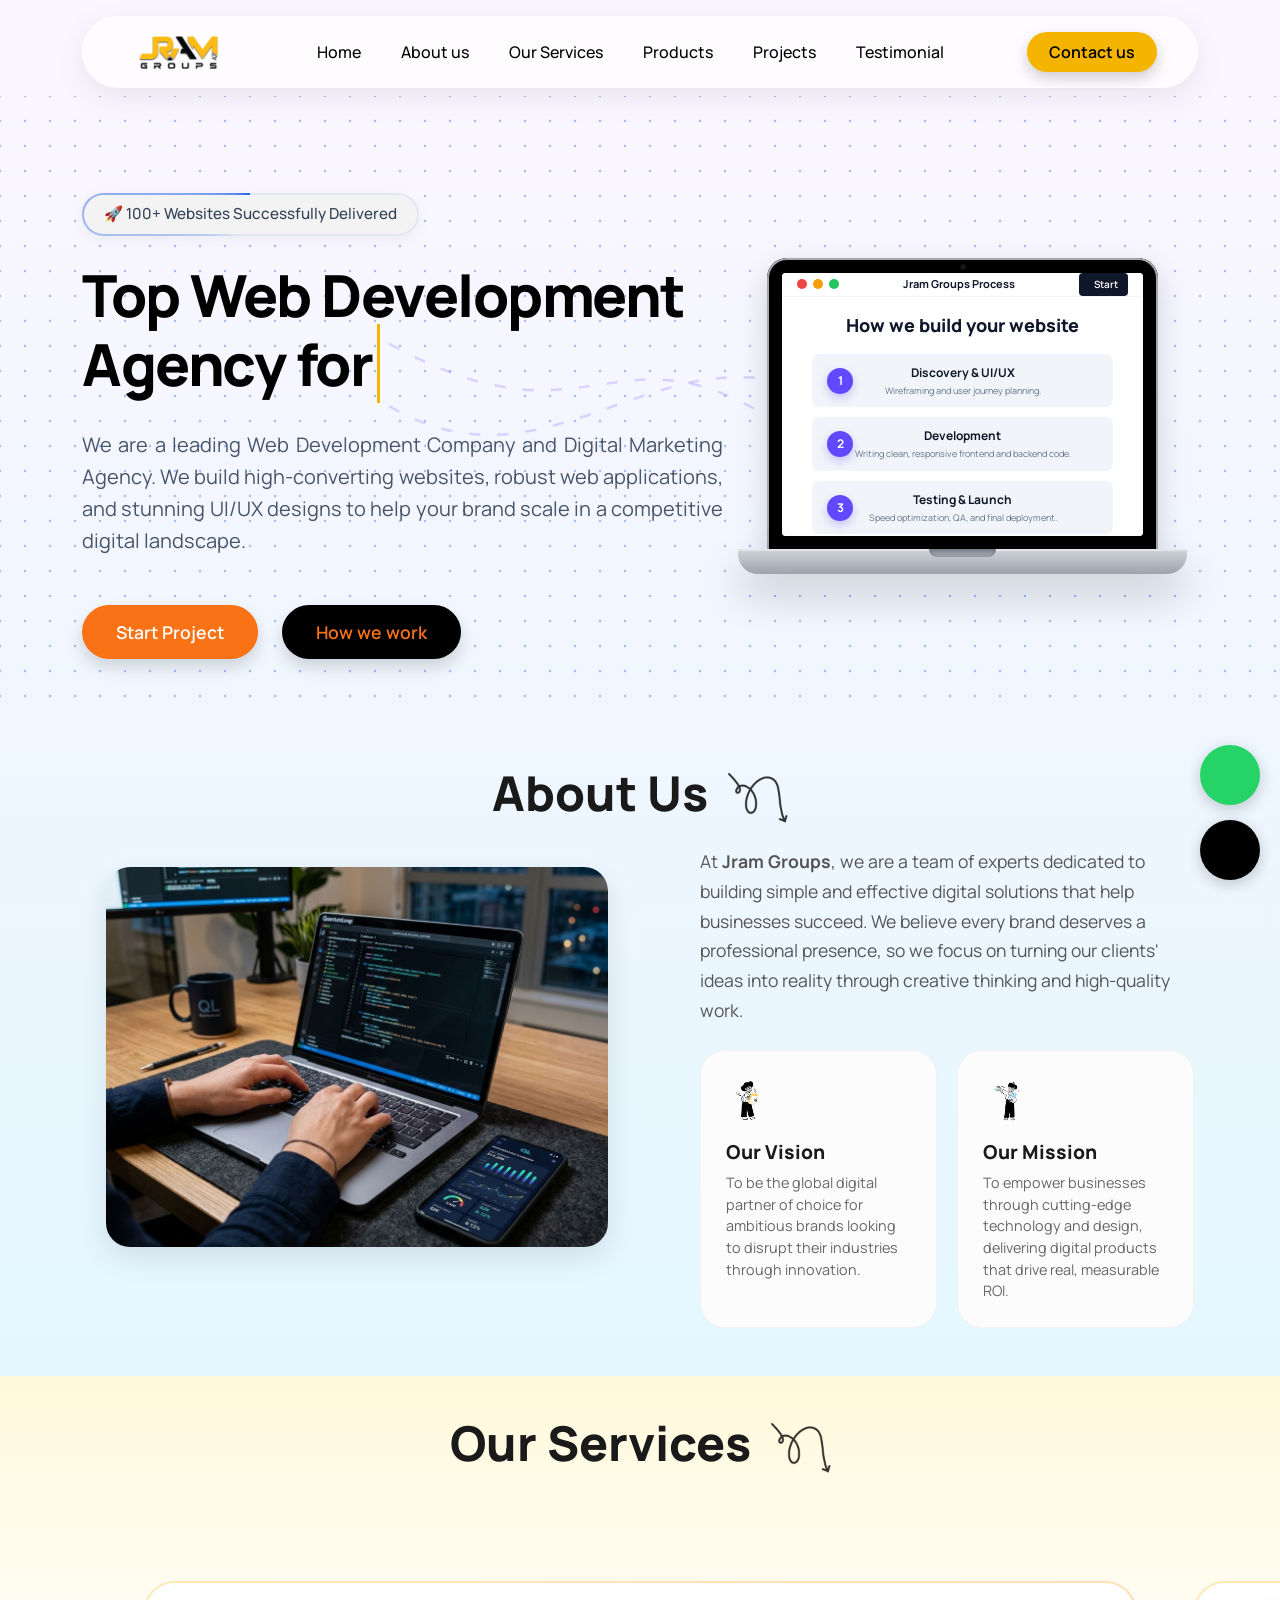
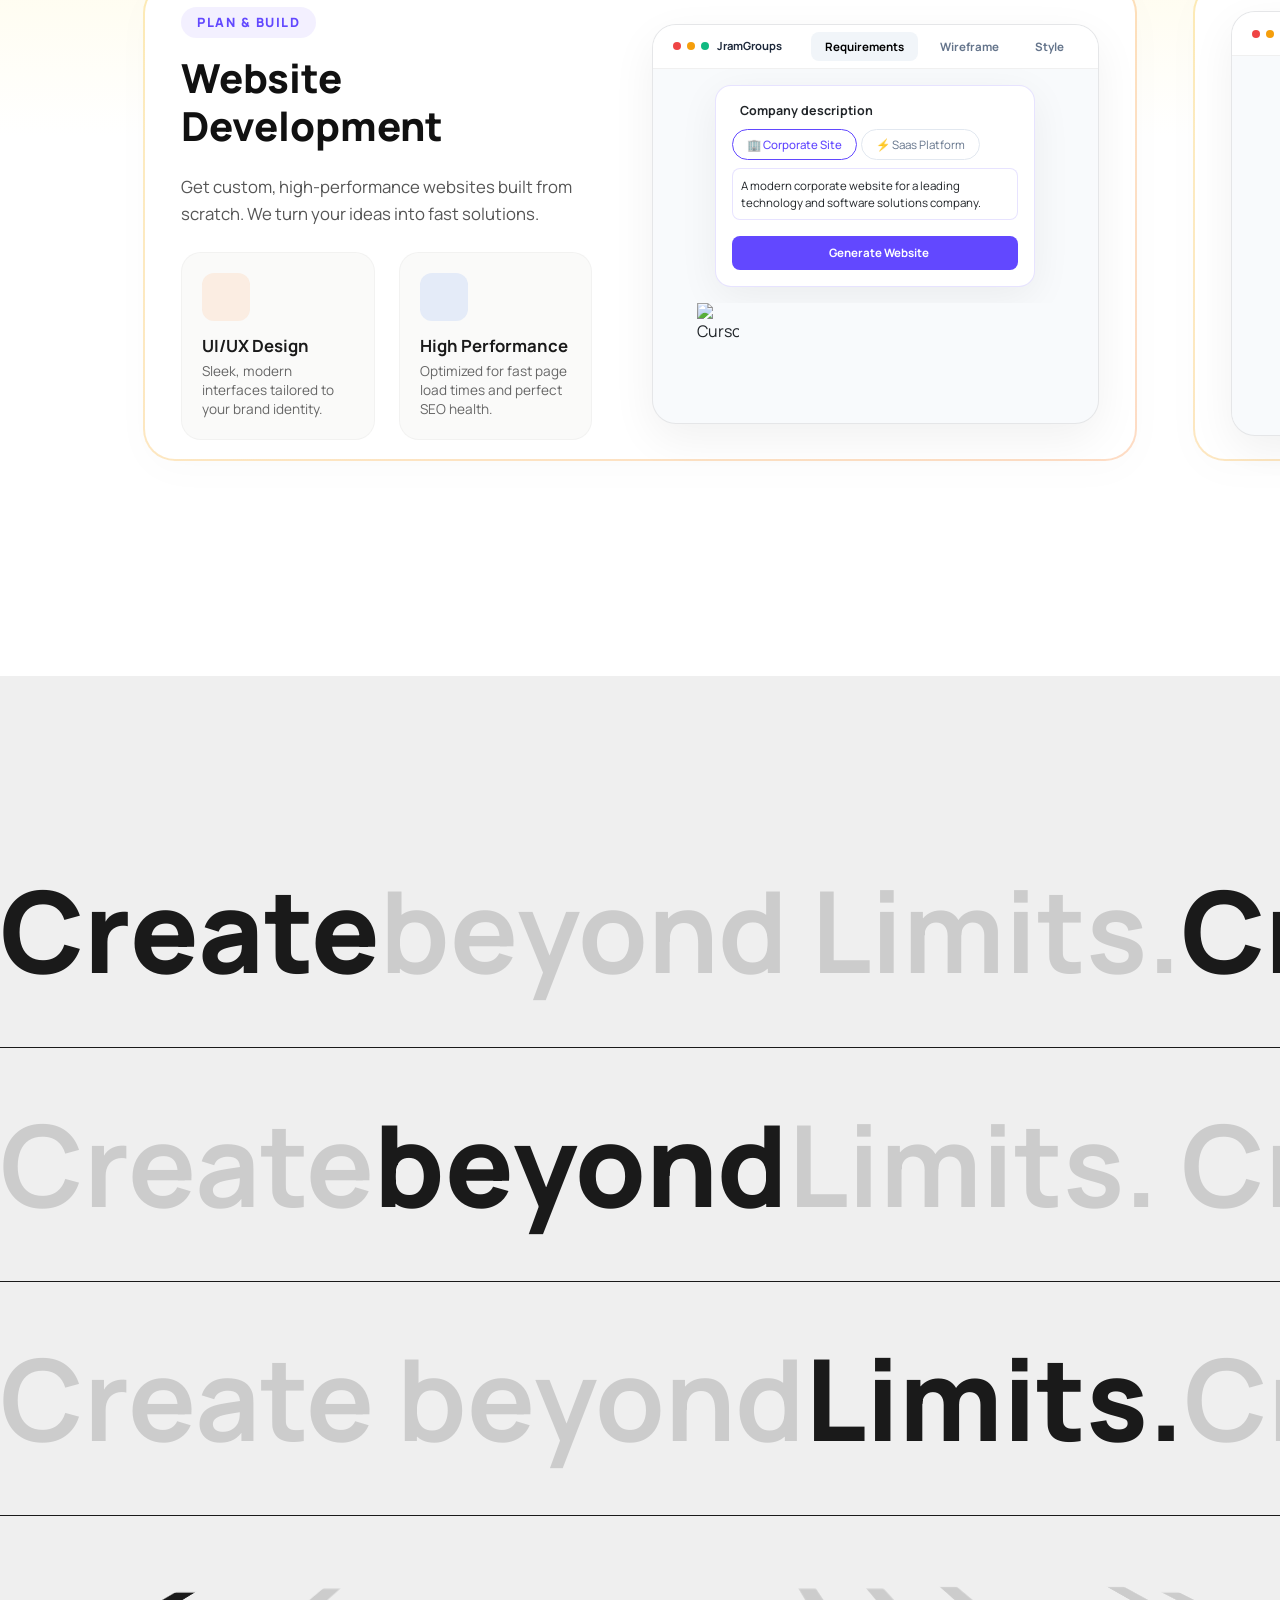
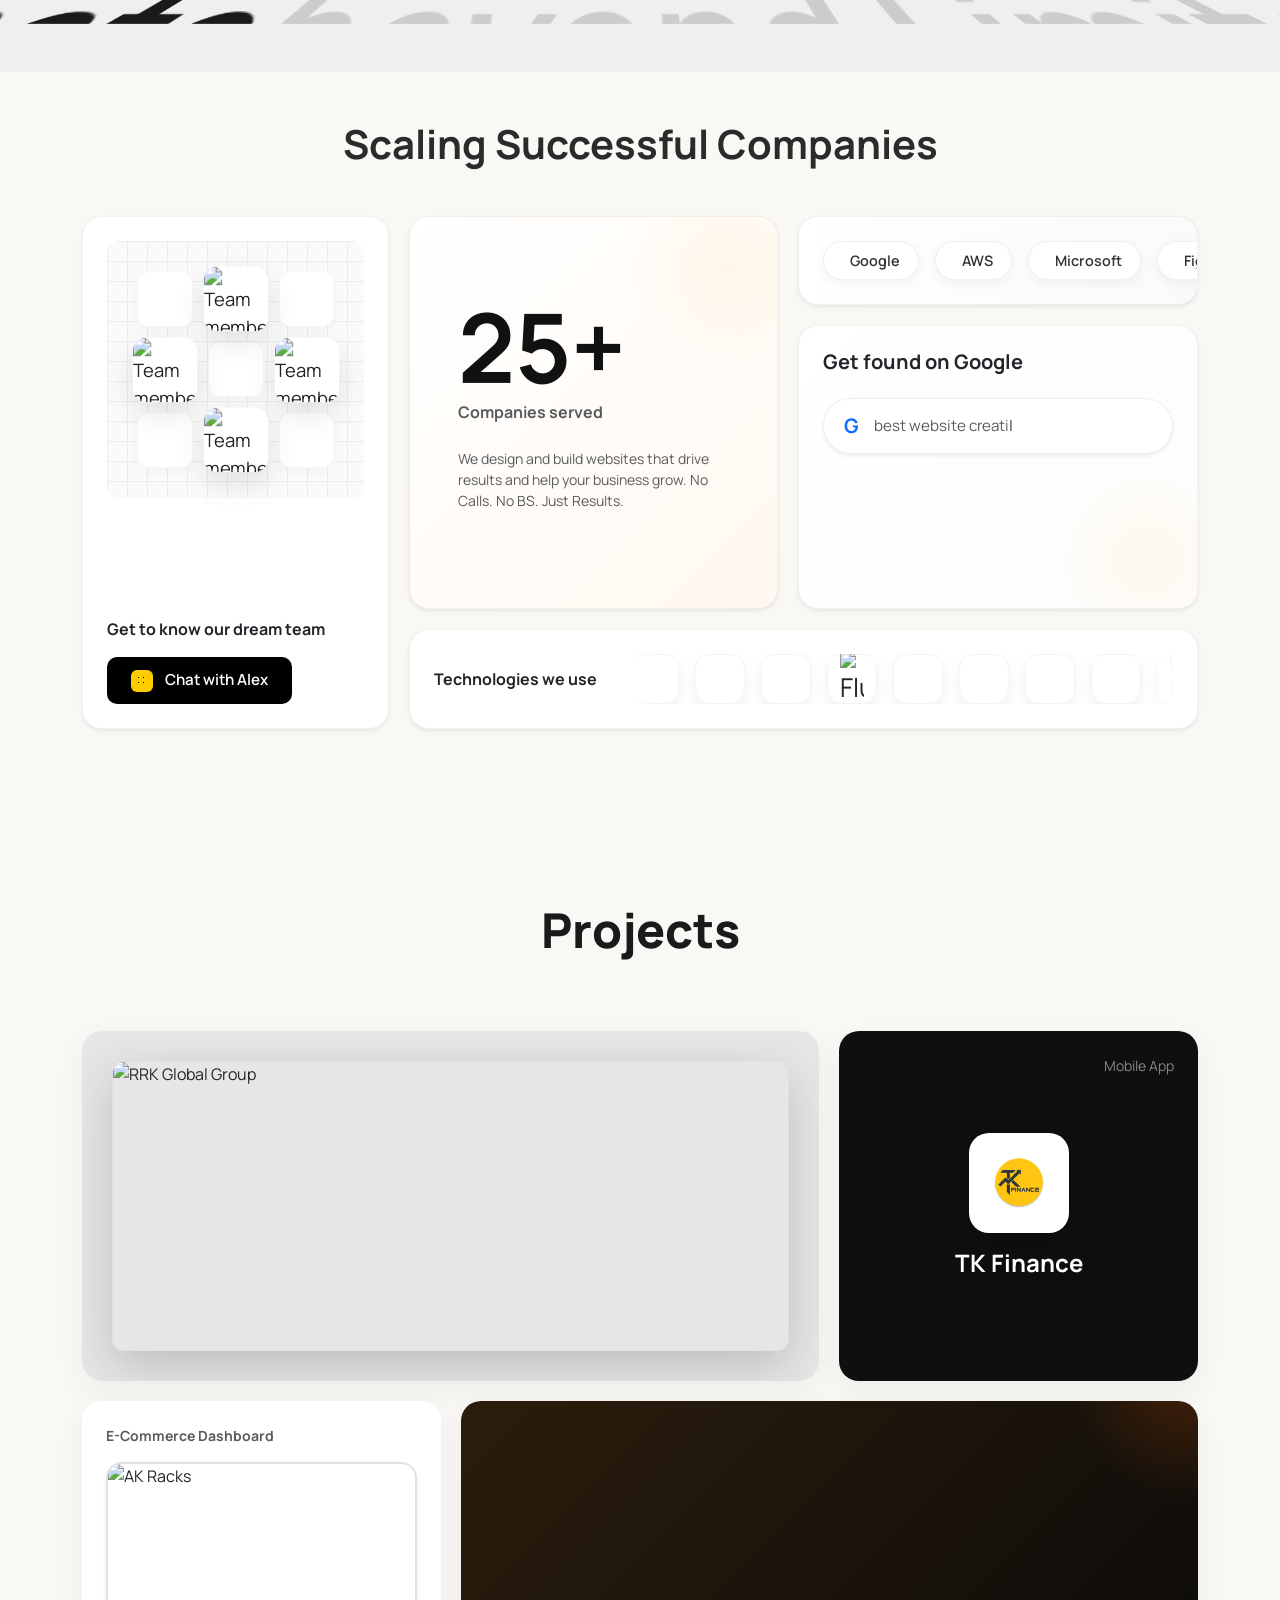
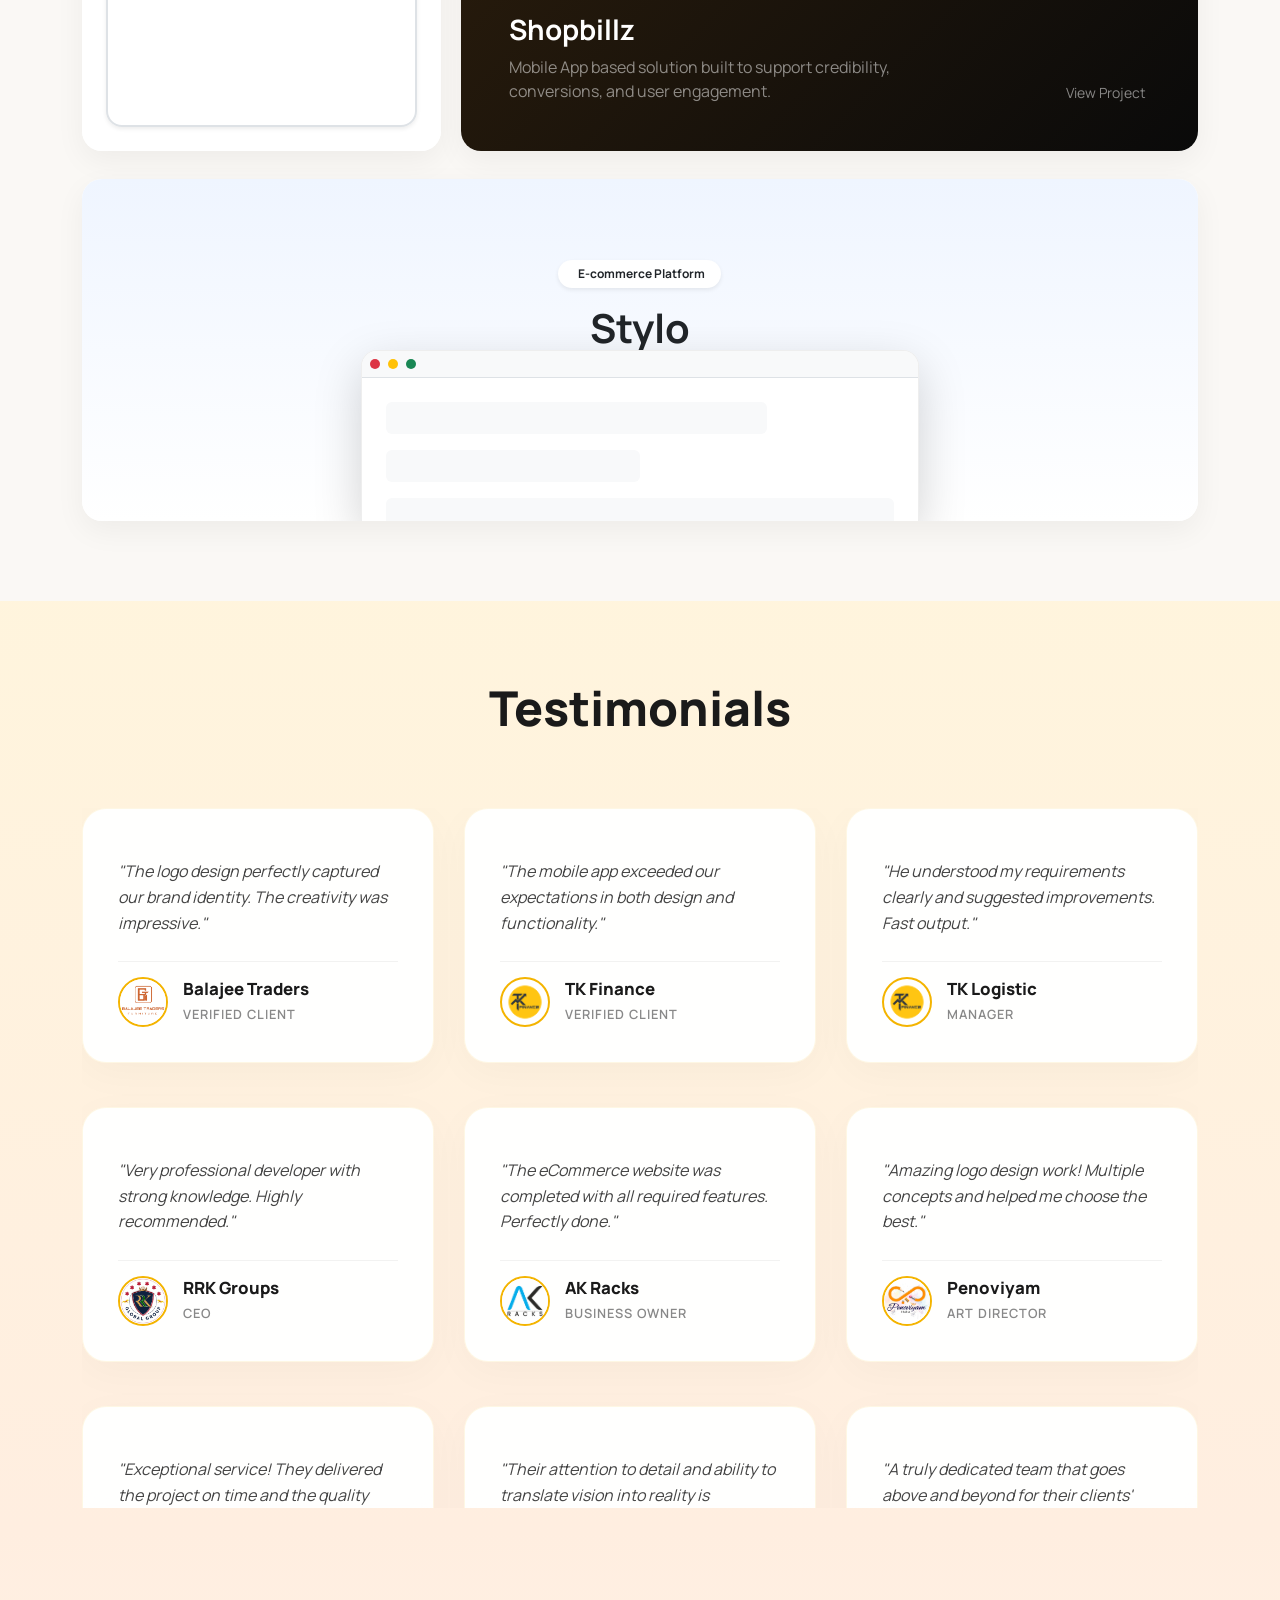
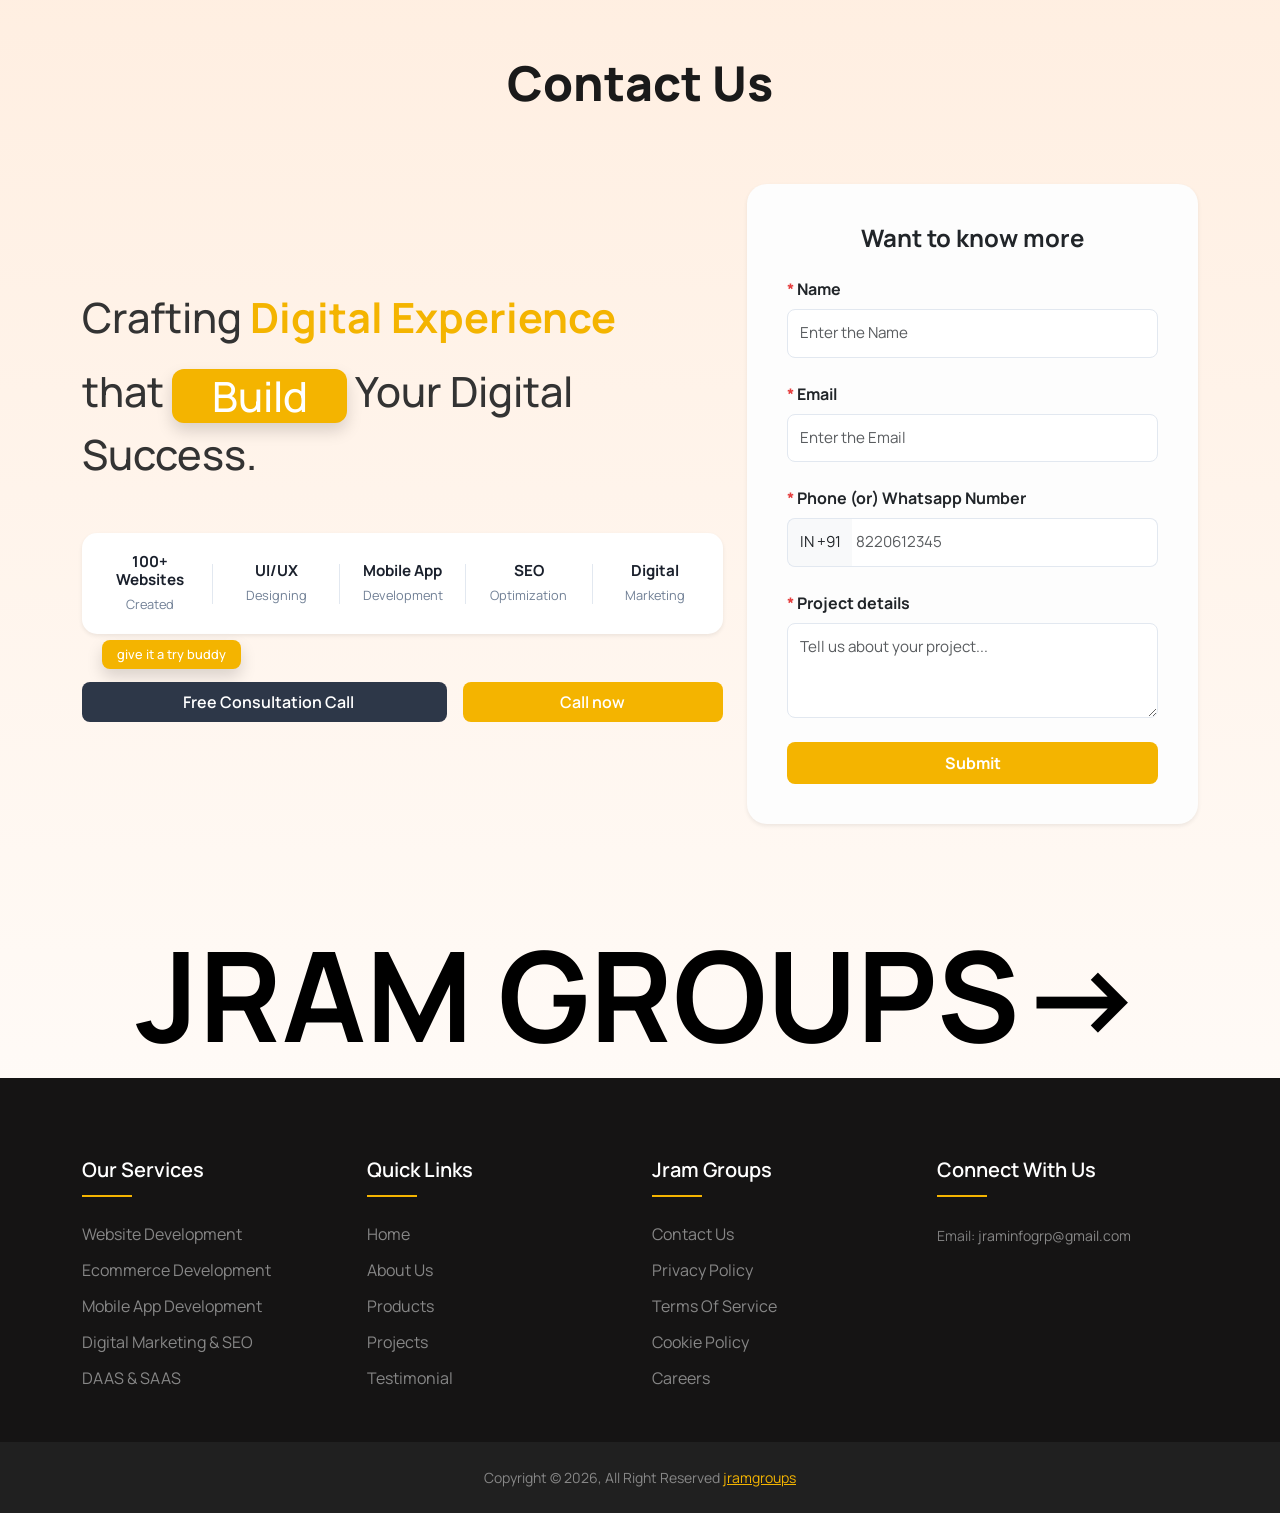
==== commit e859c923: "changes" ====
--- a/JG/index.html
+++ b/JG/index.html
@@ -4,7 +4,21 @@
 <head>
     <meta charset="UTF-8">
     <meta name="viewport" content="width=device-width, initial-scale=1.0">
-    <title>Jram Groups | Creative</title>
+    <title>Web Development & Digital Agency | Jram Groups</title>
+
+    <!-- SEO Meta Tags -->
+    <meta name="description"
+        content="Jram Groups is a leading Web Development and Digital Marketing Agency providing high-converting websites and robust web applications.">
+    <link rel="canonical" href="https://www.jramgroups.com/">
+    <meta name="keywords" content="web development, digital marketing, UI/UX design, custom websites, web agency">
+
+    <!-- Open Graph / Social Media -->
+    <meta property="og:title" content="Web Development & Digital Agency | Jram Groups">
+    <meta property="og:description"
+        content="We build high-converting websites, robust web applications, and stunning UI/UX designs.">
+    <meta property="og:image" content="https://www.jramgroups.com/images/logo.png">
+    <meta property="og:url" content="https://www.jramgroups.com/">
+    <meta property="og:type" content="website">
 
     <!-- Bootstrap 5 -->
     <link href="https://cdn.jsdelivr.net/npm/bootstrap@5.3.3/dist/css/bootstrap.min.css" rel="stylesheet">
@@ -104,7 +118,7 @@
             <div class="data-particle dp-5"></div>
         </div>
 
-        <div class="container position-relative py-lg-5 py-2" style="z-index: 2;">
+        <div class="container position-relative pt-0 pb-0 extracted-style-1">
             <div class="row align-items-center">
                 <div class="col-lg-7 col-md-6 mb-1 mb-lg-0">
                     <div class="hero-content">
@@ -114,14 +128,14 @@
                             </div>
                         </div>
                         <h1 class="premium-hero-title">
-                            We Build <strong>Next-Gen</strong><br>
-                            <strong>Products</strong> <span id="text" style="color: #f97316;"></span>
+                            Top <strong>Web Development</strong><br>
+                            <strong>Agency for</strong> <span class="extracted-style-2" id="text"></span>
                         </h1>
 
                         <p class="premium-hero-desc mt-4">
-                            We craft high-converting digital experiences that help modern brands scale. From stunning
-                            UI/UX to robust web applications, we deliver tailored solutions engineered for growth in a
-                            competitive landscape.
+                            We are a leading Web Development Company and Digital Marketing Agency. We build
+                            high-converting websites, robust web applications, and stunning UI/UX designs to help your
+                            brand scale in a competitive digital landscape.
                         </p>
 
                         <div class="hero-btns mt-5 d-flex gap-4 align-items-center">
@@ -198,14 +212,11 @@
                                             <div class="t-hero-btn-text">View Work</div>
                                         </div>
                                         <div class="tablet-grid">
-                                            <div class="t-grid-item"
-                                                style="background: #e2e8f0; display:flex; align-items:center; justify-content:center; font-size:10px; font-weight:bold; color:#475569;">
+                                            <div class="t-grid-item extracted-style-3">
                                                 UI/UX</div>
-                                            <div class="t-grid-item"
-                                                style="background: #f8fafc; display:flex; align-items:center; justify-content:center; font-size:10px; font-weight:bold; color:#475569;">
+                                            <div class="t-grid-item extracted-style-4">
                                                 Web</div>
-                                            <div class="t-grid-item"
-                                                style="background: #cbd5e1; display:flex; align-items:center; justify-content:center; font-size:10px; font-weight:bold; color:#475569;">
+                                            <div class="t-grid-item extracted-style-5">
                                                 App</div>
                                         </div>
                                     </div>
@@ -237,7 +248,7 @@
                                                     <div class="m-item-name">Frontend Dev</div>
                                                     <div class="m-item-date">Today</div>
                                                 </div>
-                                                <div class="m-item-amt" style="color: #22c55e;">Done</div>
+                                                <div class="m-item-amt extracted-style-6">Done</div>
                                             </div>
                                             <div class="m-list-item">
                                                 <div class="m-item-icon bg-blue-soft"><i
@@ -246,7 +257,7 @@
                                                     <div class="m-item-name">UI Design</div>
                                                     <div class="m-item-date">Yesterday</div>
                                                 </div>
-                                                <div class="m-item-amt" style="color: #22c55e;">Done</div>
+                                                <div class="m-item-amt extracted-style-6">Done</div>
                                             </div>
                                         </div>
                                     </div>
@@ -290,8 +301,8 @@
                 <!-- Left: Visual Content -->
                 <div class="col-lg-6 mb-0 mb-lg-0">
                     <div class="about-visual-wrapper w-100 position-relative">
-                        <img src="images/about_bottom_left.png" class="img-fluid w-100" alt="About Us"
-                            style="border-radius: 24px; box-shadow: 0 10px 30px rgba(0,0,0,0.1); object-fit: cover; height: 380px;">
+                        <img src="images/about_bottom_left.png" class="img-fluid w-100 extracted-style-7"
+                            alt="About Us">
                     </div>
                 </div>
 
@@ -402,26 +413,25 @@
                                                 <button class="mockup-tab-btn" data-tab="style">Style</button>
                                             </div>
                                         </div>
-                                        <div class="mockup-body position-relative"
-                                            style="min-height: 460px; background-color: #f8fafc; overflow-y: auto; overflow-x: hidden;"
+                                        <div class="mockup-body position-relative extracted-style-8"
                                             id="interactiveMockupBody">
 
 
                                             <!-- State 1: Requirements Tab Content -->
-                                            <div class="tab-pane-mockup active-pane w-100 h-100 p-3"
-                                                id="mockupTabContentSitemap" style="min-width: 320px;">
-                                                <div class="requirements-state-wrapper w-100 h-100 d-flex flex-column align-items-center justify-content-center"
-                                                    id="reqState" style="z-index: 5;">
-                                                    <div class="requirements-box shadow rounded-4 bg-white p-3 border position-relative"
-                                                        style="width: 100%; max-width: 320px; border-color: rgba(98, 72, 255, 0.15) !important;">
-                                                        <div class="requirements-header d-flex align-items-center gap-2 mb-2 fw-bold text-dark"
-                                                            style="font-size: 0.85rem;">
+                                            <div class="tab-pane-mockup active-pane w-100 h-100 p-3 extracted-style-9"
+                                                id="mockupTabContentSitemap">
+                                                <div class="requirements-state-wrapper w-100 h-100 d-flex flex-column align-items-center justify-content-center extracted-style-10"
+                                                    id="reqState">
+                                                    <div
+                                                        class="requirements-box shadow rounded-4 bg-white p-3 border position-relative extracted-style-11">
+                                                        <div
+                                                            class="requirements-header d-flex align-items-center gap-2 mb-2 fw-bold text-dark extracted-style-12">
                                                             <i class="fa-solid fa-wand-magic-sparkles text-purple"></i>
                                                             Company description
                                                         </div>
                                                         <!-- Preset selection pills -->
-                                                        <div class="preset-pills d-flex gap-1 mb-2 flex-wrap"
-                                                            style="font-size: 0.65rem;">
+                                                        <div
+                                                            class="preset-pills d-flex gap-1 mb-2 flex-wrap extracted-style-13">
                                                             <span class="preset-pill active"
                                                                 data-desc="A modern corporate website for a leading technology and software solutions company.">🏢
                                                                 Corporate Site</span>
@@ -431,13 +441,12 @@
 
                                                         </div>
                                                         <textarea
-                                                            class="form-control mb-3 text-dark bg-white border p-2"
-                                                            id="sitemapInputText" rows="2"
-                                                            style="font-size: 0.75rem; border-radius: 8px; border-color: rgba(98, 72, 255, 0.15) !important; resize: none;">A modern corporate website for a leading technology and software solutions company.</textarea>
+                                                            class="form-control mb-3 text-dark bg-white border p-2 extracted-style-14"
+                                                            id="sitemapInputText"
+                                                            rows="2">A modern corporate website for a leading technology and software solutions company.</textarea>
                                                         <button
-                                                            class="btn-generate-sitemap-purple w-100 py-2 rounded-3 text-white fw-bold d-flex align-items-center justify-content-center gap-2"
-                                                            id="btnGenerateSitemap"
-                                                            style="background-color: #6248ff; border: 0; font-size: 0.8rem; transition: all 0.2s;">
+                                                            class="btn-generate-sitemap-purple w-100 py-2 rounded-3 text-white fw-bold d-flex align-items-center justify-content-center gap-2 extracted-style-15"
+                                                            id="btnGenerateSitemap">
                                                             <i class="fa-solid fa-wand-magic-sparkles"></i> Generate
                                                             Website
                                                         </button>
@@ -445,21 +454,20 @@
                                                 </div>
 
                                                 <!-- Loading State (Inside Sitemap Tab) -->
-                                                <div class="loading-state-wrapper w-100 h-100 position-absolute d-none flex-column justify-content-center align-items-center"
-                                                    id="sitemapLoading"
-                                                    style="z-index: 10; background: rgba(248, 250, 252, 0.95); left:0; top:0; border-radius: 0 0 24px 24px;">
-                                                    <div class="spinner-border text-primary mb-2" role="status"
-                                                        style="width: 2.2rem; height: 2.2rem; color: #6248ff !important; border-width: 0.22em;">
-                                                    </div>
-                                                    <div class="loading-text fw-bold text-dark"
-                                                        style="font-size: 0.8rem;">AI is analyzing details...</div>
+                                                <div class="loading-state-wrapper w-100 h-100 position-absolute d-none flex-column justify-content-center align-items-center extracted-style-16"
+                                                    id="sitemapLoading">
+                                                    <div class="spinner-border text-primary mb-2 extracted-style-17"
+                                                        role="status">
+                                                    </div>
+                                                    <div class="loading-text fw-bold text-dark extracted-style-18">AI is
+                                                        analyzing details...</div>
                                                 </div>
 
                                                 <!-- State 2: Sitemap Tree Flowchart -->
-                                                <div class="sitemap-state-wrapper w-100 h-100 p-3" id="sitemapState"
-                                                    style="display: none; overflow-y: auto; overflow-x: hidden; z-index: 4;">
-                                                    <div class="sitemap-instructions text-center text-muted mb-2"
-                                                        style="font-size: 0.6rem;">
+                                                <div class="sitemap-state-wrapper w-100 h-100 p-3 extracted-style-19"
+                                                    id="sitemapState">
+                                                    <div
+                                                        class="sitemap-instructions text-center text-muted mb-2 extracted-style-20">
                                                         <i class="fa-solid fa-info-circle"></i> Double-click text to
                                                         rename • Click [+] to add page • Click [x] to delete
                                                     </div>
@@ -468,36 +476,33 @@
                                                         <!-- Root level: Home node -->
                                                         <div
                                                             class="sitemap-root-wrapper mb-3 text-center position-relative">
-                                                            <div class="sitemap-node-item py-1 px-3 bg-light border rounded fw-bold text-dark mb-2 d-inline-flex align-items-center gap-2"
-                                                                style="font-size:0.75rem;" data-node-id="root">
-                                                                <i class="fa-solid fa-house"
-                                                                    style="font-size:0.7rem; color: #6248ff;"></i>
+                                                            <div class="sitemap-node-item py-1 px-3 bg-light border rounded fw-bold text-dark mb-2 d-inline-flex align-items-center gap-2 extracted-style-21"
+                                                                data-node-id="root">
+                                                                <i class="fa-solid fa-house extracted-style-22"></i>
                                                                 <span class="node-text">Home</span>
                                                                 <button
-                                                                    class="add-node-btn border-0 bg-transparent text-primary p-0 lh-1"
-                                                                    title="Add Child Page" style="font-size:0.8rem;"><i
+                                                                    class="add-node-btn border-0 bg-transparent text-primary p-0 lh-1 extracted-style-23"
+                                                                    title="Add Child Page"><i
                                                                         class="fa-solid fa-circle-plus"></i></button>
                                                             </div>
                                                         </div>
 
                                                         <!-- Connect line -->
-                                                        <div class="sitemap-connector-line"
-                                                            style="width: 2px; height: 16px; background-color: #cbd5e1;">
+                                                        <div class="sitemap-connector-line extracted-style-24">
                                                         </div>
 
                                                         <!-- Child levels -->
-                                                        <div class="sitemap-branches d-flex justify-content-center gap-2 w-100 border-top pt-3"
-                                                            style="border-color: #cbd5e1 !important;"
+                                                        <div class="sitemap-branches d-flex justify-content-center gap-2 w-100 border-top pt-3 extracted-style-25"
                                                             id="sitemapBranches">
                                                             <!-- About Us column -->
                                                             <div class="sitemap-branch-col text-center d-flex flex-column align-items-center gap-2 spawned"
                                                                 data-branch-id="about">
-                                                                <div class="sitemap-node-item py-1 px-2 bg-light border rounded fw-bold text-dark d-inline-flex align-items-center gap-2"
-                                                                    style="font-size:0.65rem;" data-node-id="about">
+                                                                <div class="sitemap-node-item py-1 px-2 bg-light border rounded fw-bold text-dark d-inline-flex align-items-center gap-2 extracted-style-26"
+                                                                    data-node-id="about">
                                                                     <span class="node-text">About us</span>
                                                                     <button
-                                                                        class="delete-node-btn border-0 bg-transparent text-danger p-0 lh-1"
-                                                                        title="Delete" style="font-size:0.75rem;"><i
+                                                                        class="delete-node-btn border-0 bg-transparent text-danger p-0 lh-1 extracted-style-21"
+                                                                        title="Delete"><i
                                                                             class="fa-solid fa-circle-xmark"></i></button>
                                                                 </div>
                                                             </div>
@@ -505,12 +510,12 @@
                                                             <!-- Pricing column -->
                                                             <div class="sitemap-branch-col text-center d-flex flex-column align-items-center gap-2 spawned"
                                                                 data-branch-id="pricing">
-                                                                <div class="sitemap-node-item py-1 px-2 bg-light border rounded fw-bold text-dark d-inline-flex align-items-center gap-2"
-                                                                    style="font-size:0.65rem;" data-node-id="pricing">
+                                                                <div class="sitemap-node-item py-1 px-2 bg-light border rounded fw-bold text-dark d-inline-flex align-items-center gap-2 extracted-style-26"
+                                                                    data-node-id="pricing">
                                                                     <span class="node-text">Pricing</span>
                                                                     <button
-                                                                        class="delete-node-btn border-0 bg-transparent text-danger p-0 lh-1"
-                                                                        title="Delete" style="font-size:0.75rem;"><i
+                                                                        class="delete-node-btn border-0 bg-transparent text-danger p-0 lh-1 extracted-style-21"
+                                                                        title="Delete"><i
                                                                             class="fa-solid fa-circle-xmark"></i></button>
                                                                 </div>
                                                             </div>
@@ -518,12 +523,12 @@
                                                             <!-- Careers column -->
                                                             <div class="sitemap-branch-col text-center d-flex flex-column align-items-center gap-2 spawned"
                                                                 data-branch-id="careers">
-                                                                <div class="sitemap-node-item py-1 px-2 bg-light border rounded fw-bold text-dark d-inline-flex align-items-center gap-2"
-                                                                    style="font-size:0.65rem;" data-node-id="careers">
+                                                                <div class="sitemap-node-item py-1 px-2 bg-light border rounded fw-bold text-dark d-inline-flex align-items-center gap-2 extracted-style-26"
+                                                                    data-node-id="careers">
                                                                     <span class="node-text">Careers</span>
                                                                     <button
-                                                                        class="delete-node-btn border-0 bg-transparent text-danger p-0 lh-1"
-                                                                        title="Delete" style="font-size:0.75rem;"><i
+                                                                        class="delete-node-btn border-0 bg-transparent text-danger p-0 lh-1 extracted-style-21"
+                                                                        title="Delete"><i
                                                                             class="fa-solid fa-circle-xmark"></i></button>
                                                                 </div>
                                                             </div>
@@ -533,23 +538,23 @@
                                             </div>
 
                                             <!-- State 3: Wireframe Tab Content -->
-                                            <div class="tab-pane-mockup w-100 h-100" id="mockupTabContentWireframe"
-                                                style="display: none; background-color: #e8eaed; overflow: hidden; position: relative; border-radius: 0 0 24px 24px;">
+                                            <div class="tab-pane-mockup w-100 h-100 extracted-style-27"
+                                                id="mockupTabContentWireframe">
 
                                                 <!-- Figma-like toolbar row -->
-                                                <div class="wf-figma-toolbar d-flex justify-content-between align-items-center px-3 py-1 border-bottom"
-                                                    style="background: #ffffff; font-size: 0.65rem; height: 32px; border-color: rgba(0,0,0,0.08) !important;">
+                                                <div
+                                                    class="wf-figma-toolbar d-flex justify-content-between align-items-center px-3 py-1 border-bottom extracted-style-28">
                                                     <div class="d-flex align-items-center gap-2">
-                                                        <span class="fw-bold text-dark" style="font-size:0.68rem;"><i
-                                                                class="fa-solid fa-vector-square"
-                                                                style="color:#6248ff;"></i> Wireframe</span>
+                                                        <span class="fw-bold text-dark extracted-style-29"><i
+                                                                class="fa-solid fa-vector-square extracted-style-30"></i>
+                                                            Wireframe</span>
                                                         <span class="text-muted">|</span>
                                                         <div class="wf-device-pills d-flex gap-1">
-                                                            <button class="wf-device-pill active" id="btnWfDesktop"
-                                                                style="font-size:0.6rem; padding: 2px 8px; border: 1px solid #6248ff; background:#6248ff; color:#fff; border-radius:4px; cursor:pointer;"><i
-                                                                    class="fa-solid fa-desktop"></i> Desktop</button>
-                                                            <button class="wf-device-pill" id="btnWfMobile"
-                                                                style="font-size:0.6rem; padding: 2px 8px; border: 1px solid #e2e8f0; background:#fff; color:#64748b; border-radius:4px; cursor:pointer;"><i
+                                                            <button class="wf-device-pill active extracted-style-31"
+                                                                id="btnWfDesktop"><i class="fa-solid fa-desktop"></i>
+                                                                Desktop</button>
+                                                            <button class="wf-device-pill extracted-style-32"
+                                                                id="btnWfMobile"><i
                                                                     class="fa-solid fa-mobile-screen-button"></i>
                                                                 Mobile</button>
                                                         </div>
@@ -557,189 +562,202 @@
                                                     <div class="d-flex align-items-center gap-2">
                                                         <!-- Avatar indicators -->
                                                         <div class="d-flex align-items-center gap-1">
-                                                            <img src="https://randomuser.me/api/portraits/women/44.jpg"
-                                                                alt="Jessica"
-                                                                style="width:16px;height:16px;border-radius:50%;border:2px solid #f59e0b;">
-
-                                                            <button
-                                                                style="font-size:0.6rem; padding:2px 8px; background:#1e293b; color:#fff; border:0; border-radius:4px;">Share</button>
-                                                            <button
-                                                                style="font-size:0.6rem; padding:2px 8px; background:#f1f5f9; color:#64748b; border:1px solid #e2e8f0; border-radius:4px;"><i
+                                                            <img class="extracted-style-33"
+                                                                src="https://randomuser.me/api/portraits/women/44.jpg"
+                                                                alt="Jessica">
+
+                                                            <button class="extracted-style-34">Share</button>
+                                                            <button class="extracted-style-35"><i
                                                                     class="fa-solid fa-ellipsis-vertical"></i></button>
                                                         </div>
                                                     </div>
                                                 </div>
 
                                                 <!-- Two-panel wireframe canvas -->
-                                                <div class="wf-canvas-panels d-flex gap-3 p-3" id="wfCanvasPanels"
-                                                    style="height: calc(100% - 32px); overflow: hidden;">
+                                                <div class="wf-canvas-panels d-flex gap-3 p-3 extracted-style-36"
+                                                    id="wfCanvasPanels">
 
                                                     <!-- LEFT PANEL: Full desktop page wireframe (default visible, full width) -->
-                                                    <div class="wf-panel wf-panel-left bg-white rounded shadow-sm border overflow-hidden"
-                                                        id="wfLeftPanel"
-                                                        style="width: 100%; min-height: 380px; position: relative; flex: 1 1 100%; transition: all 0.35s ease;">
+                                                    <div class="wf-panel wf-panel-left bg-white rounded shadow-sm border overflow-hidden extracted-style-37"
+                                                        id="wfLeftPanel">
 
                                                         <!-- Navbar wireframe -->
-                                                        <div class="wf-nav-row d-flex align-items-center justify-content-between px-3 py-2 border-bottom"
-                                                            style="background:#fafafa;">
-                                                            <div class="wf-logo-block bg-secondary opacity-25 rounded"
-                                                                style="width:38px;height:8px;"></div>
+                                                        <div
+                                                            class="wf-nav-row d-flex align-items-center justify-content-between px-3 py-2 border-bottom extracted-style-38">
+                                                            <div
+                                                                class="wf-logo-block bg-secondary opacity-25 rounded extracted-style-39">
+                                                            </div>
                                                             <div class="d-flex gap-2 align-items-center">
-                                                                <div class="wf-link-item text-muted"
-                                                                    style="font-size:0.55rem;">Link One</div>
-                                                                <div class="wf-link-item text-muted"
-                                                                    style="font-size:0.55rem;">Link Two</div>
-                                                                <div class="wf-link-item text-muted"
-                                                                    style="font-size:0.55rem;">Link Three</div>
-                                                                <div class="wf-link-item text-muted d-flex align-items-center gap-1"
-                                                                    style="font-size:0.55rem;">Link Four <i
-                                                                        class="fa-solid fa-chevron-down"
-                                                                        style="font-size:0.4rem;"></i></div>
+                                                                <div class="wf-link-item text-muted extracted-style-40">
+                                                                    Link One</div>
+                                                                <div class="wf-link-item text-muted extracted-style-40">
+                                                                    Link Two</div>
+                                                                <div class="wf-link-item text-muted extracted-style-40">
+                                                                    Link Three</div>
+                                                                <div
+                                                                    class="wf-link-item text-muted d-flex align-items-center gap-1 extracted-style-40">
+                                                                    Link Four <i
+                                                                        class="fa-solid fa-chevron-down extracted-style-41"></i>
+                                                                </div>
                                                             </div>
-                                                            <div class="wf-cta-btn bg-dark text-white px-2 py-1 rounded"
-                                                                style="font-size:0.5rem;">Try it for free</div>
+                                                            <div
+                                                                class="wf-cta-btn bg-dark text-white px-2 py-1 rounded extracted-style-42">
+                                                                Try it for free</div>
                                                         </div>
 
                                                         <!-- Hero section wireframe (2-col) -->
-                                                        <div class="wf-section wf-hero-section d-flex gap-2 p-3 border-bottom"
-                                                            id="wfHeroSection" data-layout="split"
-                                                            style="cursor:pointer;">
+                                                        <div class="wf-section wf-hero-section d-flex gap-2 p-3 border-bottom extracted-style-43"
+                                                            id="wfHeroSection" data-layout="split">
                                                             <!-- Left col: text content -->
                                                             <div class="flex-grow-1" id="wfHeroContent">
-                                                                <div class="wf-para bg-secondary opacity-25 rounded mb-2"
-                                                                    style="width: 90%; height: 5px;"></div>
-                                                                <div class="wf-heading bg-dark opacity-75 rounded mb-1"
-                                                                    style="width: 100%; height: 13px;"></div>
-                                                                <div class="wf-heading bg-dark opacity-75 rounded mb-1"
-                                                                    style="width: 80%; height: 13px;"></div>
-                                                                <div class="wf-heading bg-dark opacity-50 rounded mb-3"
-                                                                    style="width: 70%; height: 13px;"></div>
-                                                                <div class="wf-para bg-secondary opacity-25 rounded mb-1"
-                                                                    style="width: 95%; height: 4px;"></div>
-                                                                <div class="wf-para bg-secondary opacity-25 rounded mb-1"
-                                                                    style="width: 88%; height: 4px;"></div>
-                                                                <div class="wf-para bg-secondary opacity-25 rounded mb-3"
-                                                                    style="width: 60%; height: 4px;"></div>
+                                                                <div
+                                                                    class="wf-para bg-secondary opacity-25 rounded mb-2 extracted-style-44">
+                                                                </div>
+                                                                <div
+                                                                    class="wf-heading bg-dark opacity-75 rounded mb-1 extracted-style-45">
+                                                                </div>
+                                                                <div
+                                                                    class="wf-heading bg-dark opacity-75 rounded mb-1 extracted-style-46">
+                                                                </div>
+                                                                <div
+                                                                    class="wf-heading bg-dark opacity-50 rounded mb-3 extracted-style-47">
+                                                                </div>
+                                                                <div
+                                                                    class="wf-para bg-secondary opacity-25 rounded mb-1 extracted-style-48">
+                                                                </div>
+                                                                <div
+                                                                    class="wf-para bg-secondary opacity-25 rounded mb-1 extracted-style-49">
+                                                                </div>
+                                                                <div
+                                                                    class="wf-para bg-secondary opacity-25 rounded mb-3 extracted-style-50">
+                                                                </div>
                                                                 <div class="d-flex gap-2 mb-3">
-                                                                    <div class="bg-dark rounded px-3 py-1 text-white"
-                                                                        style="font-size:0.5rem;">Try it for free
+                                                                    <div
+                                                                        class="bg-dark rounded px-3 py-1 text-white extracted-style-42">
+                                                                        Try it for free
                                                                     </div>
-                                                                    <div class="bg-secondary opacity-25 rounded px-3 py-1"
-                                                                        style="font-size:0.5rem; color:transparent;">
+                                                                    <div
+                                                                        class="bg-secondary opacity-25 rounded px-3 py-1 extracted-style-51">
                                                                         Secondary</div>
                                                                 </div>
-                                                                <div class="wf-para bg-secondary opacity-25 rounded"
-                                                                    style="width: 80%; height: 4px;"></div>
+                                                                <div
+                                                                    class="wf-para bg-secondary opacity-25 rounded extracted-style-52">
+                                                                </div>
                                                             </div>
                                                             <!-- Right col: large image placeholder -->
-                                                            <div class="wf-image-placeholder bg-secondary rounded-3 d-flex align-items-center justify-content-center flex-shrink-0"
-                                                                id="wfHeroImageContainer"
-                                                                style="width: 42%; height: 150px; background: #d1d5db !important; position:relative; overflow:hidden;">
-                                                                <svg class="w-100 h-100 position-absolute top-0 start-0"
-                                                                    style="stroke:#b0b8c4;stroke-width:1;" width="100%"
-                                                                    height="100%">
+                                                            <div class="wf-image-placeholder bg-secondary rounded-3 d-flex align-items-center justify-content-center flex-shrink-0 extracted-style-53"
+                                                                id="wfHeroImageContainer">
+                                                                <svg class="w-100 h-100 position-absolute top-0 start-0 extracted-style-54"
+                                                                    width="100%" height="100%">
                                                                     <line x1="0" y1="0" x2="100%" y2="100%" />
                                                                     <line x1="100%" y1="0" x2="0" y2="100%" />
                                                                 </svg>
-                                                                <i class="fa-regular fa-image text-white opacity-50"
-                                                                    style="font-size:1.1rem; position:relative; z-index:1;"></i>
+                                                                <i
+                                                                    class="fa-regular fa-image text-white opacity-50 extracted-style-55"></i>
 
                                                             </div>
                                                         </div>
 
                                                         <!-- Features section wireframe -->
-                                                        <div class="wf-section wf-features-section p-3 border-bottom"
-                                                            id="wfFeaturesSection" data-layout="grid"
-                                                            style="cursor:pointer;">
-                                                            <div class="wf-para bg-secondary opacity-25 rounded mx-auto mb-1"
-                                                                style="width:30%;height:4px;"></div>
-                                                            <div class="wf-heading bg-dark opacity-60 rounded mx-auto mb-3"
-                                                                style="width:55%;height:10px;"></div>
+                                                        <div class="wf-section wf-features-section p-3 border-bottom extracted-style-43"
+                                                            id="wfFeaturesSection" data-layout="grid">
+                                                            <div
+                                                                class="wf-para bg-secondary opacity-25 rounded mx-auto mb-1 extracted-style-56">
+                                                            </div>
+                                                            <div
+                                                                class="wf-heading bg-dark opacity-60 rounded mx-auto mb-3 extracted-style-57">
+                                                            </div>
                                                             <div class="row g-2" id="wfFeaturesRow">
                                                                 <div class="col-4 wf-feature-col text-center">
-                                                                    <div class="wf-feature-icon bg-secondary opacity-25 rounded-2 mx-auto mb-2"
-                                                                        style="width:22px;height:22px;"></div>
-                                                                    <div class="wf-feature-title bg-dark opacity-60 rounded mx-auto mb-1"
-                                                                        style="width:70%;height:7px;"></div>
-                                                                    <div class="wf-feature-desc bg-secondary opacity-20 rounded mx-auto mb-1"
-                                                                        style="width:85%;height:4px;"></div>
-                                                                    <div class="wf-feature-desc bg-secondary opacity-20 rounded mx-auto"
-                                                                        style="width:65%;height:4px;"></div>
+                                                                    <div
+                                                                        class="wf-feature-icon bg-secondary opacity-25 rounded-2 mx-auto mb-2 extracted-style-58">
+                                                                    </div>
+                                                                    <div
+                                                                        class="wf-feature-title bg-dark opacity-60 rounded mx-auto mb-1 extracted-style-59">
+                                                                    </div>
+                                                                    <div
+                                                                        class="wf-feature-desc bg-secondary opacity-20 rounded mx-auto mb-1 extracted-style-60">
+                                                                    </div>
+                                                                    <div
+                                                                        class="wf-feature-desc bg-secondary opacity-20 rounded mx-auto extracted-style-61">
+                                                                    </div>
                                                                 </div>
                                                                 <div class="col-4 wf-feature-col text-center">
-                                                                    <div class="wf-feature-icon bg-secondary opacity-25 rounded-2 mx-auto mb-2"
-                                                                        style="width:22px;height:22px;"></div>
-                                                                    <div class="wf-feature-title bg-dark opacity-60 rounded mx-auto mb-1"
-                                                                        style="width:70%;height:7px;"></div>
-                                                                    <div class="wf-feature-desc bg-secondary opacity-20 rounded mx-auto mb-1"
-                                                                        style="width:85%;height:4px;"></div>
-                                                                    <div class="wf-feature-desc bg-secondary opacity-20 rounded mx-auto"
-                                                                        style="width:65%;height:4px;"></div>
+                                                                    <div
+                                                                        class="wf-feature-icon bg-secondary opacity-25 rounded-2 mx-auto mb-2 extracted-style-58">
+                                                                    </div>
+                                                                    <div
+                                                                        class="wf-feature-title bg-dark opacity-60 rounded mx-auto mb-1 extracted-style-59">
+                                                                    </div>
+                                                                    <div
+                                                                        class="wf-feature-desc bg-secondary opacity-20 rounded mx-auto mb-1 extracted-style-60">
+                                                                    </div>
+                                                                    <div
+                                                                        class="wf-feature-desc bg-secondary opacity-20 rounded mx-auto extracted-style-61">
+                                                                    </div>
                                                                 </div>
                                                                 <div class="col-4 wf-feature-col text-center">
-                                                                    <div class="wf-feature-icon bg-secondary opacity-25 rounded-2 mx-auto mb-2"
-                                                                        style="width:22px;height:22px;"></div>
-                                                                    <div class="wf-feature-title bg-dark opacity-60 rounded mx-auto mb-1"
-                                                                        style="width:70%;height:7px;"></div>
-                                                                    <div class="wf-feature-desc bg-secondary opacity-20 rounded mx-auto mb-1"
-                                                                        style="width:85%;height:4px;"></div>
-                                                                    <div class="wf-feature-desc bg-secondary opacity-20 rounded mx-auto"
-                                                                        style="width:65%;height:4px;"></div>
+                                                                    <div
+                                                                        class="wf-feature-icon bg-secondary opacity-25 rounded-2 mx-auto mb-2 extracted-style-58">
+                                                                    </div>
+                                                                    <div
+                                                                        class="wf-feature-title bg-dark opacity-60 rounded mx-auto mb-1 extracted-style-59">
+                                                                    </div>
+                                                                    <div
+                                                                        class="wf-feature-desc bg-secondary opacity-20 rounded mx-auto mb-1 extracted-style-60">
+                                                                    </div>
+                                                                    <div
+                                                                        class="wf-feature-desc bg-secondary opacity-20 rounded mx-auto extracted-style-61">
+                                                                    </div>
                                                                 </div>
                                                             </div>
                                                         </div>
                                                     </div>
 
                                                     <!-- RIGHT PANEL: Mobile/side page wireframe (hidden by default, shown when Mobile is toggled) -->
-                                                    <div class="wf-panel wf-panel-right bg-white rounded shadow-sm border overflow-hidden"
-                                                        id="wfRightPanel"
-                                                        style="display:none; min-height: 380px; position:relative; flex: 0 0 260px; max-width: 260px;">
+                                                    <div class="wf-panel wf-panel-right bg-white rounded shadow-sm border overflow-hidden extracted-style-62"
+                                                        id="wfRightPanel">
 
                                                         <!-- Right panel: mini page wireframe with more detail -->
-                                                        <div class="wf-rp-navbar d-flex align-items-center justify-content-between px-2 py-1 border-bottom"
-                                                            style="background:#fafafa;">
+                                                        <div
+                                                            class="wf-rp-navbar d-flex align-items-center justify-content-between px-2 py-1 border-bottom extracted-style-38">
                                                             <div class="d-flex align-items-center gap-1">
-                                                                <div
-                                                                    style="font-size:0.55rem; font-weight:700; color:#1e293b;">
+                                                                <div class="extracted-style-63">
                                                                     Logo</div>
                                                             </div>
-                                                            <div class="wf-cta-btn bg-dark text-white px-2 rounded"
-                                                                style="font-size:0.45rem; padding-top:2px; padding-bottom:2px;">
+                                                            <div
+                                                                class="wf-cta-btn bg-dark text-white px-2 rounded extracted-style-64">
                                                                 Try it for free</div>
-                                                            <div class="text-muted" style="font-size:0.6rem;"><i
+                                                            <div class="text-muted extracted-style-65"><i
                                                                     class="fa-solid fa-bars"></i></div>
                                                         </div>
 
                                                         <!-- Right: Hero with real-looking text and form -->
                                                         <div class="p-2 border-bottom">
-                                                            <div class="fw-bold mb-1"
-                                                                style="font-size:0.65rem; color:#1e293b; line-height:1.3;">
+                                                            <div class="fw-bold mb-1 extracted-style-66">
                                                                 Resonate with the<br>visitor's problem</div>
-                                                            <div class="text-muted mb-2"
-                                                                style="font-size:0.5rem; line-height:1.4;">Describe
+                                                            <div class="text-muted mb-2 extracted-style-67">Describe
                                                                 exactly what your product<br>does to solve this
                                                                 problem.
                                                                 Avoid<br>verbose words or phrases.</div>
-                                                            <div class="border rounded mb-1 px-2"
-                                                                style="height:16px; font-size:0.45rem; color:#94a3b8; line-height:16px; border-color:#e2e8f0 !important;">
+                                                            <div class="border rounded mb-1 px-2 extracted-style-68">
                                                                 Enter your email</div>
-                                                            <div class="bg-dark text-white text-center rounded mb-1 py-1"
-                                                                style="font-size:0.48rem;">Try it for free</div>
-                                                            <div class="text-muted"
-                                                                style="font-size:0.4rem; line-height:1.4;">By
+                                                            <div
+                                                                class="bg-dark text-white text-center rounded mb-1 py-1 extracted-style-69">
+                                                                Try it for free</div>
+                                                            <div class="text-muted extracted-style-70">By
                                                                 clicking
                                                                 Sign Up you're confirming that you agree with our
-                                                                <span style="text-decoration:underline;">Terms and
+                                                                <span class="extracted-style-71">Terms and
                                                                     Conditions</span>.
                                                             </div>
                                                         </div>
 
                                                         <!-- Right: Feature image block -->
                                                         <div class="p-2">
-                                                            <div class="bg-secondary rounded-2 d-flex align-items-center justify-content-center"
-                                                                style="height: 70px; background:#d1d5db !important; position:relative; overflow:hidden;">
-                                                                <svg class="w-100 h-100 position-absolute top-0 start-0"
-                                                                    style="stroke:#b0b8c4;stroke-width:0.8;"
+                                                            <div
+                                                                class="bg-secondary rounded-2 d-flex align-items-center justify-content-center extracted-style-72">
+                                                                <svg class="w-100 h-100 position-absolute top-0 start-0 extracted-style-73"
                                                                     width="100%" height="100%">
                                                                     <line x1="0" y1="0" x2="100%" y2="100%" />
                                                                     <line x1="100%" y1="0" x2="0" y2="100%" />
@@ -750,38 +768,39 @@
                                                         <!-- Right: Features section simplified -->
                                                         <div class="px-2 pb-2 border-top pt-2">
                                                             <div class="d-flex align-items-center gap-2 mb-2">
-                                                                <div class="bg-dark rounded"
-                                                                    style="width:14px;height:14px;flex-shrink:0;">
+                                                                <div class="bg-dark rounded extracted-style-74">
                                                                 </div>
                                                                 <div>
-                                                                    <div class="wf-feature-title bg-dark opacity-60 rounded mb-1"
-                                                                        style="width:80%;height:6px;"></div>
-                                                                    <div class="wf-feature-desc bg-secondary opacity-25 rounded"
-                                                                        style="width:95%;height:4px;"></div>
+                                                                    <div
+                                                                        class="wf-feature-title bg-dark opacity-60 rounded mb-1 extracted-style-75">
+                                                                    </div>
+                                                                    <div
+                                                                        class="wf-feature-desc bg-secondary opacity-25 rounded extracted-style-76">
+                                                                    </div>
                                                                 </div>
                                                             </div>
                                                             <div class="d-flex align-items-center gap-2">
-                                                                <div class="bg-dark rounded"
-                                                                    style="width:14px;height:14px;flex-shrink:0;">
+                                                                <div class="bg-dark rounded extracted-style-74">
                                                                 </div>
                                                                 <div>
-                                                                    <div class="wf-feature-title bg-dark opacity-60 rounded mb-1"
-                                                                        style="width:80%;height:6px;"></div>
-                                                                    <div class="wf-feature-desc bg-secondary opacity-25 rounded"
-                                                                        style="width:95%;height:4px;"></div>
+                                                                    <div
+                                                                        class="wf-feature-title bg-dark opacity-60 rounded mb-1 extracted-style-75">
+                                                                    </div>
+                                                                    <div
+                                                                        class="wf-feature-desc bg-secondary opacity-25 rounded extracted-style-76">
+                                                                    </div>
                                                                 </div>
                                                             </div>
                                                         </div>
 
                                                         <!-- Jessica cursor floating on right panel -->
-                                                        <div class="wf-live-cursor" id="jessicaCursor"
-                                                            style="position:absolute; left:55%; top:28%; pointer-events:none; z-index:10;">
+                                                        <div class="wf-live-cursor extracted-style-77"
+                                                            id="jessicaCursor">
                                                             <svg width="14" height="14" viewBox="0 0 14 14" fill="none">
                                                                 <path d="M0 0L0 10L3.5 7.5L5.5 12L7 11.5L5 6.5L9 6L0 0Z"
                                                                     fill="#f59e0b" />
                                                             </svg>
-                                                            <span
-                                                                style="background:#f59e0b; color:#fff; font-size:0.5rem; font-weight:700; padding:1px 5px; border-radius:8px; white-space:nowrap; margin-left:2px;">Jessica</span>
+                                                            <span class="extracted-style-78">Jessica</span>
                                                         </div>
                                                     </div>
                                                 </div>
@@ -789,72 +808,57 @@
 
 
                                             <!-- State 4: Style Guide Tab Content -->
-                                            <div class="tab-pane-mockup w-100 h-100 p-4" id="mockupTabContentStyle"
-                                                style="display: none; overflow: hidden; background-color: #ffffff;">
-                                                <h6 class="fw-bold mb-3 text-dark" style="font-size: 0.85rem;"><i
+                                            <div class="tab-pane-mockup w-100 h-100 p-4 extracted-style-79"
+                                                id="mockupTabContentStyle">
+                                                <h6 class="fw-bold mb-3 text-dark extracted-style-12"><i
                                                         class="fa-solid fa-palette text-purple"></i> Design System
                                                     Customizer</h6>
                                                 <div class="row g-3">
                                                     <div class="col-6">
                                                         <div
                                                             class="style-option-group border rounded p-3 bg-light shadow-sm">
-                                                            <div class="small fw-bold text-secondary mb-2"
-                                                                style="font-size: 0.7rem;">Color Palette Theme</div>
+                                                            <div
+                                                                class="small fw-bold text-secondary mb-2 extracted-style-80">
+                                                                Color Palette Theme</div>
                                                             <div class="d-flex flex-column gap-2">
                                                                 <button
-                                                                    class="btn btn-outline-light text-start text-dark btn-palette-choice active p-2 border d-flex align-items-center justify-content-between"
-                                                                    data-theme="indigo"
-                                                                    style="font-size: 0.72rem; border-radius: 8px;">
+                                                                    class="btn btn-outline-light text-start text-dark btn-palette-choice active p-2 border d-flex align-items-center justify-content-between extracted-style-81"
+                                                                    data-theme="indigo">
                                                                     <span>Royal Slate</span>
                                                                     <span class="palette-swatches d-flex gap-1">
-                                                                        <span
-                                                                            style="display:inline-block; width:10px; height:10px; border-radius:50%; background:#6248ff;"></span>
-                                                                        <span
-                                                                            style="display:inline-block; width:10px; height:10px; border-radius:50%; background:#1e293b;"></span>
-                                                                        <span
-                                                                            style="display:inline-block; width:10px; height:10px; border-radius:50%; background:#f8fafc;"></span>
+                                                                        <span class="extracted-style-82"></span>
+                                                                        <span class="extracted-style-83"></span>
+                                                                        <span class="extracted-style-84"></span>
                                                                     </span>
                                                                 </button>
                                                                 <button
-                                                                    class="btn btn-outline-light text-start text-dark btn-palette-choice p-2 border d-flex align-items-center justify-content-between"
-                                                                    data-theme="sunset"
-                                                                    style="font-size: 0.72rem; border-radius: 8px;">
+                                                                    class="btn btn-outline-light text-start text-dark btn-palette-choice p-2 border d-flex align-items-center justify-content-between extracted-style-81"
+                                                                    data-theme="sunset">
                                                                     <span>Sunset Peach</span>
                                                                     <span class="palette-swatches d-flex gap-1">
-                                                                        <span
-                                                                            style="display:inline-block; width:10px; height:10px; border-radius:50%; background:#f97316;"></span>
-                                                                        <span
-                                                                            style="display:inline-block; width:10px; height:10px; border-radius:50%; background:#1e1b4b;"></span>
-                                                                        <span
-                                                                            style="display:inline-block; width:10px; height:10px; border-radius:50%; background:#ffedd5;"></span>
+                                                                        <span class="extracted-style-85"></span>
+                                                                        <span class="extracted-style-86"></span>
+                                                                        <span class="extracted-style-87"></span>
                                                                     </span>
                                                                 </button>
                                                                 <button
-                                                                    class="btn btn-outline-light text-start text-dark btn-palette-choice p-2 border d-flex align-items-center justify-content-between"
-                                                                    data-theme="emerald"
-                                                                    style="font-size: 0.72rem; border-radius: 8px;">
+                                                                    class="btn btn-outline-light text-start text-dark btn-palette-choice p-2 border d-flex align-items-center justify-content-between extracted-style-81"
+                                                                    data-theme="emerald">
                                                                     <span>Emerald Forest</span>
                                                                     <span class="palette-swatches d-flex gap-1">
-                                                                        <span
-                                                                            style="display:inline-block; width:10px; height:10px; border-radius:50%; background:#10b981;"></span>
-                                                                        <span
-                                                                            style="display:inline-block; width:10px; height:10px; border-radius:50%; background:#064e3b;"></span>
-                                                                        <span
-                                                                            style="display:inline-block; width:10px; height:10px; border-radius:50%; background:#d1fae5;"></span>
+                                                                        <span class="extracted-style-88"></span>
+                                                                        <span class="extracted-style-89"></span>
+                                                                        <span class="extracted-style-90"></span>
                                                                     </span>
                                                                 </button>
                                                                 <button
-                                                                    class="btn btn-outline-light text-start text-dark btn-palette-choice p-2 border d-flex align-items-center justify-content-between"
-                                                                    data-theme="neon"
-                                                                    style="font-size: 0.72rem; border-radius: 8px;">
+                                                                    class="btn btn-outline-light text-start text-dark btn-palette-choice p-2 border d-flex align-items-center justify-content-between extracted-style-81"
+                                                                    data-theme="neon">
                                                                     <span>Neon Cyber</span>
                                                                     <span class="palette-swatches d-flex gap-1">
-                                                                        <span
-                                                                            style="display:inline-block; width:10px; height:10px; border-radius:50%; background:#ec4899;"></span>
-                                                                        <span
-                                                                            style="display:inline-block; width:10px; height:10px; border-radius:50%; background:#0f172a;"></span>
-                                                                        <span
-                                                                            style="display:inline-block; width:10px; height:10px; border-radius:50%; background:#fce7f3;"></span>
+                                                                        <span class="extracted-style-91"></span>
+                                                                        <span class="extracted-style-92"></span>
+                                                                        <span class="extracted-style-93"></span>
                                                                     </span>
                                                                 </button>
                                                             </div>
@@ -863,37 +867,35 @@
                                                     <div class="col-6 d-flex flex-column gap-2">
                                                         <div
                                                             class="style-option-group border rounded p-3 bg-light shadow-sm">
-                                                            <div class="small fw-bold text-secondary mb-2"
-                                                                style="font-size: 0.7rem;">Typography Font</div>
+                                                            <div
+                                                                class="small fw-bold text-secondary mb-2 extracted-style-80">
+                                                                Typography Font</div>
                                                             <div class="d-flex flex-column gap-1">
                                                                 <button
-                                                                    class="btn btn-xs btn-outline-secondary btn-font-choice active py-1"
-                                                                    data-font="manrope"
-                                                                    style="font-size:0.65rem;">Manrope
+                                                                    class="btn btn-xs btn-outline-secondary btn-font-choice active py-1 extracted-style-26"
+                                                                    data-font="manrope">Manrope
                                                                     (Default)</button>
                                                                 <button
-                                                                    class="btn btn-xs btn-outline-secondary btn-font-choice py-1"
-                                                                    data-font="roboto" style="font-size:0.65rem;">Roboto
+                                                                    class="btn btn-xs btn-outline-secondary btn-font-choice py-1 extracted-style-26"
+                                                                    data-font="roboto">Roboto
                                                                     (Slab-like)</button>
                                                             </div>
                                                         </div>
                                                         <div
                                                             class="style-option-group border rounded p-3 bg-light shadow-sm">
-                                                            <div class="small fw-bold text-secondary mb-2"
-                                                                style="font-size: 0.7rem;">Border Corner</div>
+                                                            <div
+                                                                class="small fw-bold text-secondary mb-2 extracted-style-80">
+                                                                Border Corner</div>
                                                             <div class="d-flex flex-wrap gap-1">
                                                                 <button
-                                                                    class="btn btn-xs btn-outline-secondary btn-radius-choice active px-2 py-1"
-                                                                    data-radius="8px"
-                                                                    style="font-size:0.65rem;">Soft</button>
+                                                                    class="btn btn-xs btn-outline-secondary btn-radius-choice active px-2 py-1 extracted-style-26"
+                                                                    data-radius="8px">Soft</button>
                                                                 <button
-                                                                    class="btn btn-xs btn-outline-secondary btn-radius-choice px-2 py-1"
-                                                                    data-radius="20px"
-                                                                    style="font-size:0.65rem;">Pill</button>
+                                                                    class="btn btn-xs btn-outline-secondary btn-radius-choice px-2 py-1 extracted-style-26"
+                                                                    data-radius="20px">Pill</button>
                                                                 <button
-                                                                    class="btn btn-xs btn-outline-secondary btn-radius-choice px-2 py-1"
-                                                                    data-radius="0px"
-                                                                    style="font-size:0.65rem;">Sharp</button>
+                                                                    class="btn btn-xs btn-outline-secondary btn-radius-choice px-2 py-1 extracted-style-26"
+                                                                    data-radius="0px">Sharp</button>
                                                             </div>
                                                         </div>
                                                     </div>
@@ -901,8 +903,7 @@
                                             </div>
                                         </div>
                                         <!-- Guest cursor (follows mouse) -->
-                                        <div class="mock-floating-cursor" id="guestCursor"
-                                            style="position:absolute; left:20%; top:30%; transition: left 0.1s ease, top 0.1s ease; pointer-events:none; z-index:20;">
+                                        <div class="mock-floating-cursor extracted-style-94" id="guestCursor">
                                             <img src="https://cdn.prod.website-files.com/6177739448baa66404ce1d9c/65b1a12e3211534c63d294b5_Guest%20Green%20Cursor.png"
                                                 width="42" alt="Cursor">
                                         </div>
@@ -974,13 +975,12 @@
                                             </div>
                                         </div>
 
-                                        <div class="mockup-body position-relative"
-                                            style="min-height: 380px; background-color: #f8fafc;"
+                                        <div class="mockup-body position-relative extracted-style-95"
                                             id="ecommerceInteractiveMockupBody">
 
                                             <!-- STOREFRONT TAB -->
-                                            <div class="tab-pane-mockup active-pane w-100 h-100 justify-content-center align-items-center p-4"
-                                                id="ecomTabContentStore" style="display: flex;">
+                                            <div class="tab-pane-mockup active-pane w-100 h-100 justify-content-center align-items-center p-4 extracted-style-96"
+                                                id="ecomTabContentStore">
                                                 <div
                                                     class="ecommerce-product-card shadow border rounded-4 bg-white p-3 d-flex flex-column gap-3 align-items-center text-center">
                                                     <div class="product-img-wrapper d-flex align-items-center justify-content-center rounded-3 position-relative"
@@ -1001,12 +1001,13 @@
                                                             custom print options.</p>
 
                                                         <div class="color-options-picker d-flex gap-2 mb-3">
-                                                            <span class="color-swatch swatch-orange active"
-                                                                data-color="orange" style="background:#f97316;"></span>
-                                                            <span class="color-swatch swatch-blue" data-color="blue"
-                                                                style="background:#2563eb;"></span>
-                                                            <span class="color-swatch swatch-green" data-color="green"
-                                                                style="background:#10b981;"></span>
+                                                            <span
+                                                                class="color-swatch swatch-orange active extracted-style-97"
+                                                                data-color="orange"></span>
+                                                            <span class="color-swatch swatch-blue extracted-style-98"
+                                                                data-color="blue"></span>
+                                                            <span class="color-swatch swatch-green extracted-style-99"
+                                                                data-color="green"></span>
                                                         </div>
 
                                                         <button class="btn btn-dark btn-sm w-100 py-2 btn-add-to-cart"
@@ -1023,10 +1024,10 @@
                                             </div>
 
                                             <!-- CHECKOUT TAB -->
-                                            <div class="tab-pane-mockup w-100 h-100 p-4 justify-content-center align-items-center"
-                                                id="ecomTabContentCheckout" style="display: none;">
-                                                <div class="checkout-card shadow border rounded-4 bg-white p-4 mx-auto w-100"
-                                                    style="max-width: 320px;">
+                                            <div class="tab-pane-mockup w-100 h-100 p-4 justify-content-center align-items-center extracted-style-100"
+                                                id="ecomTabContentCheckout">
+                                                <div
+                                                    class="checkout-card shadow border rounded-4 bg-white p-4 mx-auto w-100 extracted-style-101">
                                                     <h5 class="fw-bold border-bottom pb-2 mb-3"><i
                                                             class="fa-solid fa-lock text-success me-2"></i>Secure
                                                         Checkout</h5>
@@ -1049,54 +1050,58 @@
                                                         id="btnPayNow">
                                                         <i class="fa-brands fa-apple"></i> Pay
                                                     </button>
-                                                    <div class="text-center mt-2 text-success small fw-bold"
-                                                        id="checkoutSuccessMsg"
-                                                        style="display:none; opacity:0; transition: opacity 0.3s;">
+                                                    <div class="text-center mt-2 text-success small fw-bold extracted-style-102"
+                                                        id="checkoutSuccessMsg">
                                                         <i class="fa-solid fa-circle-check"></i> Payment Successful!
                                                     </div>
                                                 </div>
                                             </div>
 
                                             <!-- ANALYTICS TAB -->
-                                            <div class="tab-pane-mockup w-100 h-100 p-4 justify-content-center align-items-center"
-                                                id="ecomTabContentAnalytics" style="display: none;">
-                                                <div class="analytics-card shadow border rounded-4 bg-white p-4 mx-auto w-100 d-flex flex-column gap-3"
-                                                    style="max-width: 380px;">
+                                            <div class="tab-pane-mockup w-100 h-100 p-4 justify-content-center align-items-center extracted-style-100"
+                                                id="ecomTabContentAnalytics">
+                                                <div
+                                                    class="analytics-card shadow border rounded-4 bg-white p-4 mx-auto w-100 d-flex flex-column gap-3 extracted-style-103">
                                                     <div class="d-flex justify-content-between align-items-center mb-1">
                                                         <h6 class="fw-bold mb-0 text-secondary">Today's Revenue</h6>
                                                         <span class="badge bg-success-soft text-success">+14%</span>
                                                     </div>
                                                     <h3 class="fw-bold mb-2" id="analyticsRevenue">$0.00</h3>
 
-                                                    <div class="chart-bars d-flex align-items-end gap-2"
-                                                        style="height: 60px;">
-                                                        <div class="bg-primary opacity-25 rounded-top w-100"
-                                                            style="height: 30%;"></div>
-                                                        <div class="bg-primary opacity-50 rounded-top w-100"
-                                                            style="height: 50%;"></div>
-                                                        <div class="bg-primary opacity-75 rounded-top w-100"
-                                                            style="height: 40%;"></div>
-                                                        <div class="bg-primary opacity-50 rounded-top w-100"
-                                                            style="height: 80%;"></div>
-                                                        <div class="bg-primary rounded-top position-relative w-100"
-                                                            style="height: 95%;">
-                                                            <div class="position-absolute bg-dark text-white rounded small px-1"
-                                                                style="top: -22px; left: 50%; transform: translateX(-50%); font-size: 0.6rem;">
+                                                    <div
+                                                        class="chart-bars d-flex align-items-end gap-2 extracted-style-104">
+                                                        <div
+                                                            class="bg-primary opacity-25 rounded-top w-100 extracted-style-105">
+                                                        </div>
+                                                        <div
+                                                            class="bg-primary opacity-50 rounded-top w-100 extracted-style-106">
+                                                        </div>
+                                                        <div
+                                                            class="bg-primary opacity-75 rounded-top w-100 extracted-style-107">
+                                                        </div>
+                                                        <div
+                                                            class="bg-primary opacity-50 rounded-top w-100 extracted-style-108">
+                                                        </div>
+                                                        <div
+                                                            class="bg-primary rounded-top position-relative w-100 extracted-style-109">
+                                                            <div
+                                                                class="position-absolute bg-dark text-white rounded small px-1 extracted-style-110">
                                                                 Now</div>
                                                         </div>
-                                                        <div class="bg-primary opacity-25 rounded-top w-100"
-                                                            style="height: 20%;"></div>
+                                                        <div
+                                                            class="bg-primary opacity-25 rounded-top w-100 extracted-style-111">
+                                                        </div>
                                                     </div>
 
                                                     <div class="d-flex justify-content-between text-muted small mt-2">
                                                         <div class="d-flex align-items-center gap-1"><i
-                                                                class="fa-solid fa-circle text-primary"
-                                                                style="font-size: 0.5rem;"></i> Visitors:
+                                                                class="fa-solid fa-circle text-primary extracted-style-112"></i>
+                                                            Visitors:
                                                             <strong>42</strong>
                                                         </div>
                                                         <div class="d-flex align-items-center gap-1"><i
-                                                                class="fa-solid fa-circle text-success"
-                                                                style="font-size: 0.5rem;"></i> Conv:
+                                                                class="fa-solid fa-circle text-success extracted-style-112"></i>
+                                                            Conv:
                                                             <strong>12%</strong>
                                                         </div>
                                                     </div>
@@ -1105,8 +1110,7 @@
                                         </div>
 
                                         <!-- Floating Guest Cursor for Ecommerce card -->
-                                        <div class="mock-floating-cursor" id="ecomGuestCursor"
-                                            style="left: 10%; top: 70%; transition: opacity 0.5s, left 1.2s cubic-bezier(0.25, 1, 0.5, 1), top 1.2s cubic-bezier(0.25, 1, 0.5, 1); pointer-events: none; z-index: 20; opacity: 0;">
+                                        <div class="mock-floating-cursor extracted-style-113" id="ecomGuestCursor">
                                             <img src="https://cdn.prod.website-files.com/6177739448baa66404ce1d9c/65b1a12e3211534c63d294b5_Guest%20Green%20Cursor.png"
                                                 width="42" alt="Cursor">
                                         </div>
@@ -1171,16 +1175,14 @@
                                                     Guide</button>
                                             </div>
                                         </div>
-                                        <div class="mockup-body position-relative"
-                                            style="min-height: 380px; background-color: #f8fafc;"
+                                        <div class="mockup-body position-relative extracted-style-95"
                                             id="mobileInteractiveMockupBody">
 
                                             <!-- State 2: Mobile Wireframe Tab Content -->
-                                            <div class="tab-pane-mockup active-pane w-100 h-100 p-3"
-                                                id="mobileMockupTabContentWireframe"
-                                                style="overflow-y: auto; background-color: #f1f5f9;">
-                                                <div class="wireframe-toolbar d-flex justify-content-between align-items-center mb-2 pb-2 border-bottom"
-                                                    style="border-color: rgba(0,0,0,0.06) !important;">
+                                            <div class="tab-pane-mockup active-pane w-100 h-100 p-3 extracted-style-114"
+                                                id="mobileMockupTabContentWireframe">
+                                                <div
+                                                    class="wireframe-toolbar d-flex justify-content-between align-items-center mb-2 pb-2 border-bottom extracted-style-115">
                                                     <div class="wireframe-device-toggles d-flex gap-1">
                                                         <button class="wireframe-toggle-btn active"
                                                             id="btnMobileWfPortrait"><i
@@ -1188,89 +1190,92 @@
                                                             Portrait</button>
                                                         <button class="wireframe-toggle-btn"
                                                             id="btnMobileWfLandscape"><i
-                                                                class="fa-solid fa-mobile-screen-button"
-                                                                style="transform: rotate(90deg);"></i>
+                                                                class="fa-solid fa-mobile-screen-button extracted-style-116"></i>
                                                             Landscape</button>
                                                     </div>
-                                                    <span class="text-muted small" style="font-size: 0.65rem;"><i
+                                                    <span class="text-muted small extracted-style-13"><i
                                                             class="fa-solid fa-info-circle"></i> Click Hero or List
                                                         to toggle layout</span>
                                                 </div>
                                                 <div
                                                     class="wireframe-canvas-container d-flex justify-content-center align-items-start py-2">
-                                                    <div class="mobile-wireframe-device shadow-sm border border-3 border-dark rounded-4 bg-white"
-                                                        id="mobileWireframeDevice"
-                                                        style="width: 250px; height: 350px; transition: all 0.4s ease; display: flex; flex-direction: column; overflow: hidden; position: relative;">
-                                                        <div class="bg-dark mx-auto rounded-bottom"
-                                                            style="width: 70px; height: 8px; flex-shrink: 0;"></div>
-                                                        <div class="phone-screen-wireframe d-flex flex-column justify-content-between flex-grow-1 p-2"
-                                                            style="font-family: inherit;">
+                                                    <div class="mobile-wireframe-device shadow-sm border border-3 border-dark rounded-4 bg-white extracted-style-117"
+                                                        id="mobileWireframeDevice">
+                                                        <div class="bg-dark mx-auto rounded-bottom extracted-style-118">
+                                                        </div>
+                                                        <div
+                                                            class="phone-screen-wireframe d-flex flex-column justify-content-between flex-grow-1 p-2 extracted-style-119">
                                                             <!-- App Nav wireframe -->
-                                                            <div class="wf-section wf-navbar p-1 border-bottom d-flex justify-content-between align-items-center"
-                                                                style="background: #fafafa; flex-shrink:0;">
-                                                                <div class="wf-logo bg-secondary opacity-25 rounded"
-                                                                    style="width: 35px; height: 8px;"></div>
+                                                            <div
+                                                                class="wf-section wf-navbar p-1 border-bottom d-flex justify-content-between align-items-center extracted-style-120">
+                                                                <div
+                                                                    class="wf-logo bg-secondary opacity-25 rounded extracted-style-121">
+                                                                </div>
                                                                 <div class="d-flex gap-1">
-                                                                    <div class="wf-menu-item bg-secondary opacity-25 rounded-circle"
-                                                                        style="width: 8px; height: 8px;"></div>
-                                                                    <div class="wf-menu-item bg-secondary opacity-25 rounded-circle"
-                                                                        style="width: 8px; height: 8px;"></div>
+                                                                    <div
+                                                                        class="wf-menu-item bg-secondary opacity-25 rounded-circle extracted-style-122">
+                                                                    </div>
+                                                                    <div
+                                                                        class="wf-menu-item bg-secondary opacity-25 rounded-circle extracted-style-122">
+                                                                    </div>
                                                                 </div>
                                                             </div>
 
                                                             <!-- Phone Screen Body -->
-                                                            <div class="flex-grow-1 overflow-y-auto py-2 px-1"
-                                                                id="mobileWfBody" style="scrollbar-width: none;">
+                                                            <div class="flex-grow-1 overflow-y-auto py-2 px-1 extracted-style-123"
+                                                                id="mobileWfBody">
                                                                 <!-- Hero Section App Wireframe -->
-                                                                <div class="wf-section wf-app-hero border rounded p-2 mb-2 text-start position-relative"
-                                                                    style="cursor: pointer; border-style: dashed !important; border-color: #cbd5e1 !important;"
+                                                                <div class="wf-section wf-app-hero border rounded p-2 mb-2 text-start position-relative extracted-style-124"
                                                                     id="mobileWfHero" data-layout="normal">
-                                                                    <div class="wf-pill bg-warning opacity-50 rounded-pill mb-1"
-                                                                        style="width: 30px; height: 6px; background-color: #f59e0b;">
+                                                                    <div
+                                                                        class="wf-pill bg-warning opacity-50 rounded-pill mb-1 extracted-style-125">
                                                                     </div>
-                                                                    <div class="wf-heading bg-dark opacity-75 rounded mb-1"
-                                                                        style="width: 90%; height: 10px;"></div>
-                                                                    <div class="wf-para bg-secondary opacity-25 rounded mb-1"
-                                                                        style="width: 100%; height: 4px;"></div>
-                                                                    <div class="wf-para bg-secondary opacity-25 rounded mb-2"
-                                                                        style="width: 80%; height: 4px;"></div>
-                                                                    <div class="wf-btn bg-primary rounded"
-                                                                        style="width: 45px; height: 10px; background-color: #6248ff;">
+                                                                    <div
+                                                                        class="wf-heading bg-dark opacity-75 rounded mb-1 extracted-style-126">
+                                                                    </div>
+                                                                    <div
+                                                                        class="wf-para bg-secondary opacity-25 rounded mb-1 extracted-style-127">
+                                                                    </div>
+                                                                    <div
+                                                                        class="wf-para bg-secondary opacity-25 rounded mb-2 extracted-style-52">
+                                                                    </div>
+                                                                    <div
+                                                                        class="wf-btn bg-primary rounded extracted-style-128">
                                                                     </div>
                                                                 </div>
 
                                                                 <!-- App List/Grid Section Wireframe -->
-                                                                <div class="wf-section wf-app-list border rounded p-2 text-center"
-                                                                    style="cursor: pointer; border-style: dashed !important; border-color: #cbd5e1 !important;"
+                                                                <div class="wf-section wf-app-list border rounded p-2 text-center extracted-style-124"
                                                                     id="mobileWfList" data-layout="list">
-                                                                    <div class="wf-heading bg-dark opacity-75 rounded mx-auto mb-2"
-                                                                        style="width: 40%; height: 8px;"></div>
+                                                                    <div
+                                                                        class="wf-heading bg-dark opacity-75 rounded mx-auto mb-2 extracted-style-129">
+                                                                    </div>
                                                                     <div class="row g-1" id="mobileWfListRow">
                                                                         <div
                                                                             class="col-12 mb-1 mobile-wf-item d-flex align-items-center gap-2">
-                                                                            <div class="wf-feature-icon bg-secondary opacity-25 rounded-circle"
-                                                                                style="width: 16px; height: 16px; flex-shrink:0;">
+                                                                            <div
+                                                                                class="wf-feature-icon bg-secondary opacity-25 rounded-circle extracted-style-130">
                                                                             </div>
                                                                             <div class="flex-grow-1">
-                                                                                <div class="wf-feature-title bg-dark opacity-75 rounded mb-1"
-                                                                                    style="width: 50%; height: 6px;">
+                                                                                <div
+                                                                                    class="wf-feature-title bg-dark opacity-75 rounded mb-1 extracted-style-131">
                                                                                 </div>
-                                                                                <div class="wf-feature-desc bg-secondary opacity-15 rounded"
-                                                                                    style="width: 70%; height: 4px;">
+                                                                                <div
+                                                                                    class="wf-feature-desc bg-secondary opacity-15 rounded extracted-style-132">
                                                                                 </div>
                                                                             </div>
                                                                         </div>
                                                                         <div
                                                                             class="col-12 mobile-wf-item d-flex align-items-center gap-2">
-                                                                            <div class="wf-feature-icon bg-secondary opacity-25 rounded-circle"
-                                                                                style="width: 16px; height: 16px; flex-shrink:0;">
+                                                                            <div
+                                                                                class="wf-feature-icon bg-secondary opacity-25 rounded-circle extracted-style-130">
                                                                             </div>
                                                                             <div class="flex-grow-1">
-                                                                                <div class="wf-feature-title bg-dark opacity-75 rounded mb-1"
-                                                                                    style="width: 50%; height: 6px;">
+                                                                                <div
+                                                                                    class="wf-feature-title bg-dark opacity-75 rounded mb-1 extracted-style-131">
                                                                                 </div>
-                                                                                <div class="wf-feature-desc bg-secondary opacity-15 rounded"
-                                                                                    style="width: 70%; height: 4px;">
+                                                                                <div
+                                                                                    class="wf-feature-desc bg-secondary opacity-15 rounded extracted-style-132">
                                                                                 </div>
                                                                             </div>
                                                                         </div>
@@ -1279,8 +1284,8 @@
                                                             </div>
 
                                                             <!-- Bottom App Nav wireframe -->
-                                                            <div class="wf-section wf-bottom-nav p-1 border-top d-flex justify-content-around align-items-center"
-                                                                style="background: #fafafa; font-size:0.5rem; flex-shrink:0;">
+                                                            <div
+                                                                class="wf-section wf-bottom-nav p-1 border-top d-flex justify-content-around align-items-center extracted-style-133">
                                                                 <div
                                                                     class="d-flex flex-column align-items-center text-muted opacity-75">
                                                                     <i class="fa-solid fa-house"></i>
@@ -1300,73 +1305,57 @@
                                             </div>
 
                                             <!-- State 3: Mobile Style Guide Tab Content -->
-                                            <div class="tab-pane-mockup w-100 h-100 p-4"
-                                                id="mobileMockupTabContentStyle"
-                                                style="display: none; overflow-y: auto; background-color: #ffffff;">
-                                                <h6 class="fw-bold mb-3 text-dark" style="font-size: 0.85rem;"><i
+                                            <div class="tab-pane-mockup w-100 h-100 p-4 extracted-style-134"
+                                                id="mobileMockupTabContentStyle">
+                                                <h6 class="fw-bold mb-3 text-dark extracted-style-12"><i
                                                         class="fa-solid fa-palette text-purple"></i> Design System
                                                     Customizer</h6>
                                                 <div class="row g-3">
                                                     <div class="col-6">
                                                         <div
                                                             class="style-option-group border rounded p-3 bg-light shadow-sm">
-                                                            <div class="small fw-bold text-secondary mb-2"
-                                                                style="font-size: 0.7rem;">Color Palette Theme</div>
+                                                            <div
+                                                                class="small fw-bold text-secondary mb-2 extracted-style-80">
+                                                                Color Palette Theme</div>
                                                             <div class="d-flex flex-column gap-2">
                                                                 <button
-                                                                    class="btn btn-outline-light text-start text-dark btn-palette-choice-mobile active p-2 border d-flex align-items-center justify-content-between"
-                                                                    data-theme="indigo"
-                                                                    style="font-size: 0.72rem; border-radius: 8px;">
+                                                                    class="btn btn-outline-light text-start text-dark btn-palette-choice-mobile active p-2 border d-flex align-items-center justify-content-between extracted-style-81"
+                                                                    data-theme="indigo">
                                                                     <span>Royal Slate</span>
                                                                     <span class="palette-swatches d-flex gap-1">
-                                                                        <span
-                                                                            style="display:inline-block; width:10px; height:10px; border-radius:50%; background:#6248ff;"></span>
-                                                                        <span
-                                                                            style="display:inline-block; width:10px; height:10px; border-radius:50%; background:#1e293b;"></span>
-                                                                        <span
-                                                                            style="display:inline-block; width:10px; height:10px; border-radius:50%; background:#f8fafc;"></span>
+                                                                        <span class="extracted-style-82"></span>
+                                                                        <span class="extracted-style-83"></span>
+                                                                        <span class="extracted-style-84"></span>
                                                                     </span>
                                                                 </button>
                                                                 <button
-                                                                    class="btn btn-outline-light text-start text-dark btn-palette-choice-mobile p-2 border d-flex align-items-center justify-content-between"
-                                                                    data-theme="sunset"
-                                                                    style="font-size: 0.72rem; border-radius: 8px;">
+                                                                    class="btn btn-outline-light text-start text-dark btn-palette-choice-mobile p-2 border d-flex align-items-center justify-content-between extracted-style-81"
+                                                                    data-theme="sunset">
                                                                     <span>Sunset Peach</span>
                                                                     <span class="palette-swatches d-flex gap-1">
-                                                                        <span
-                                                                            style="display:inline-block; width:10px; height:10px; border-radius:50%; background:#f97316;"></span>
-                                                                        <span
-                                                                            style="display:inline-block; width:10px; height:10px; border-radius:50%; background:#1e1b4b;"></span>
-                                                                        <span
-                                                                            style="display:inline-block; width:10px; height:10px; border-radius:50%; background:#ffedd5;"></span>
+                                                                        <span class="extracted-style-85"></span>
+                                                                        <span class="extracted-style-86"></span>
+                                                                        <span class="extracted-style-87"></span>
                                                                     </span>
                                                                 </button>
                                                                 <button
-                                                                    class="btn btn-outline-light text-start text-dark btn-palette-choice-mobile p-2 border d-flex align-items-center justify-content-between"
-                                                                    data-theme="emerald"
-                                                                    style="font-size: 0.72rem; border-radius: 8px;">
+                                                                    class="btn btn-outline-light text-start text-dark btn-palette-choice-mobile p-2 border d-flex align-items-center justify-content-between extracted-style-81"
+                                                                    data-theme="emerald">
                                                                     <span>Emerald Forest</span>
                                                                     <span class="palette-swatches d-flex gap-1">
-                                                                        <span
-                                                                            style="display:inline-block; width:10px; height:10px; border-radius:50%; background:#10b981;"></span>
-                                                                        <span
-                                                                            style="display:inline-block; width:10px; height:10px; border-radius:50%; background:#064e3b;"></span>
-                                                                        <span
-                                                                            style="display:inline-block; width:10px; height:10px; border-radius:50%; background:#d1fae5;"></span>
+                                                                        <span class="extracted-style-88"></span>
+                                                                        <span class="extracted-style-89"></span>
+                                                                        <span class="extracted-style-90"></span>
                                                                     </span>
                                                                 </button>
                                                                 <button
-                                                                    class="btn btn-outline-light text-start text-dark btn-palette-choice-mobile p-2 border d-flex align-items-center justify-content-between"
-                                                                    data-theme="neon"
-                                                                    style="font-size: 0.72rem; border-radius: 8px;">
+                                                                    class="btn btn-outline-light text-start text-dark btn-palette-choice-mobile p-2 border d-flex align-items-center justify-content-between extracted-style-81"
+                                                                    data-theme="neon">
                                                                     <span>Neon Cyber</span>
                                                                     <span class="palette-swatches d-flex gap-1">
-                                                                        <span
-                                                                            style="display:inline-block; width:10px; height:10px; border-radius:50%; background:#ec4899;"></span>
-                                                                        <span
-                                                                            style="display:inline-block; width:10px; height:10px; border-radius:50%; background:#0f172a;"></span>
-                                                                        <span
-                                                                            style="display:inline-block; width:10px; height:10px; border-radius:50%; background:#fce7f3;"></span>
+                                                                        <span class="extracted-style-91"></span>
+                                                                        <span class="extracted-style-92"></span>
+                                                                        <span class="extracted-style-93"></span>
                                                                     </span>
                                                                 </button>
                                                             </div>
@@ -1375,37 +1364,35 @@
                                                     <div class="col-6 d-flex flex-column gap-2">
                                                         <div
                                                             class="style-option-group border rounded p-3 bg-light shadow-sm">
-                                                            <div class="small fw-bold text-secondary mb-2"
-                                                                style="font-size: 0.7rem;">Typography Font</div>
+                                                            <div
+                                                                class="small fw-bold text-secondary mb-2 extracted-style-80">
+                                                                Typography Font</div>
                                                             <div class="d-flex flex-column gap-1">
                                                                 <button
-                                                                    class="btn btn-xs btn-outline-secondary btn-font-choice-mobile active py-1"
-                                                                    data-font="manrope"
-                                                                    style="font-size:0.65rem;">Manrope
+                                                                    class="btn btn-xs btn-outline-secondary btn-font-choice-mobile active py-1 extracted-style-26"
+                                                                    data-font="manrope">Manrope
                                                                     (Default)</button>
                                                                 <button
-                                                                    class="btn btn-xs btn-outline-secondary btn-font-choice-mobile py-1"
-                                                                    data-font="roboto" style="font-size:0.65rem;">Roboto
+                                                                    class="btn btn-xs btn-outline-secondary btn-font-choice-mobile py-1 extracted-style-26"
+                                                                    data-font="roboto">Roboto
                                                                     (Slab-like)</button>
                                                             </div>
                                                         </div>
                                                         <div
                                                             class="style-option-group border rounded p-3 bg-light shadow-sm">
-                                                            <div class="small fw-bold text-secondary mb-2"
-                                                                style="font-size: 0.7rem;">Border Corner</div>
+                                                            <div
+                                                                class="small fw-bold text-secondary mb-2 extracted-style-80">
+                                                                Border Corner</div>
                                                             <div class="d-flex flex-wrap gap-1">
                                                                 <button
-                                                                    class="btn btn-xs btn-outline-secondary btn-radius-choice-mobile active px-2 py-1"
-                                                                    data-radius="8px"
-                                                                    style="font-size:0.65rem;">Soft</button>
+                                                                    class="btn btn-xs btn-outline-secondary btn-radius-choice-mobile active px-2 py-1 extracted-style-26"
+                                                                    data-radius="8px">Soft</button>
                                                                 <button
-                                                                    class="btn btn-xs btn-outline-secondary btn-radius-choice-mobile px-2 py-1"
-                                                                    data-radius="20px"
-                                                                    style="font-size:0.65rem;">Pill</button>
+                                                                    class="btn btn-xs btn-outline-secondary btn-radius-choice-mobile px-2 py-1 extracted-style-26"
+                                                                    data-radius="20px">Pill</button>
                                                                 <button
-                                                                    class="btn btn-xs btn-outline-secondary btn-radius-choice-mobile px-2 py-1"
-                                                                    data-radius="0px"
-                                                                    style="font-size:0.65rem;">Sharp</button>
+                                                                    class="btn btn-xs btn-outline-secondary btn-radius-choice-mobile px-2 py-1 extracted-style-26"
+                                                                    data-radius="0px">Sharp</button>
                                                             </div>
                                                         </div>
                                                     </div>
@@ -1415,8 +1402,7 @@
                                         </div>
 
                                         <!-- Floating Guest Cursor for Mobile App card -->
-                                        <div class="mock-floating-cursor" id="mobileGuestCursor"
-                                            style="left: 20%; top: 30%; transition: all 1s ease; pointer-events: none; z-index: 20;">
+                                        <div class="mock-floating-cursor extracted-style-135" id="mobileGuestCursor">
                                             <img src="https://cdn.prod.website-files.com/6177739448baa66404ce1d9c/65b1a12e3211534c63d294b5_Guest%20Green%20Cursor.png"
                                                 width="42" alt="Cursor">
                                         </div>
@@ -1483,15 +1469,14 @@
                                             </div>
                                         </div>
 
-                                        <div class="mockup-body p-4 position-relative"
-                                            style="min-height: 380px; background-color: #f8fafc;"
+                                        <div class="mockup-body p-4 position-relative extracted-style-95"
                                             id="dmInteractiveMockupBody">
 
                                             <!-- AD SIMULATOR TAB -->
-                                            <div class="tab-pane-mockup active-pane w-100 h-100 justify-content-center flex-column align-items-center"
-                                                id="dmTabContentAd" style="display: flex;">
-                                                <div class="ad-simulator-card shadow border rounded-4 bg-white p-4 w-100"
-                                                    style="max-width: 400px;">
+                                            <div class="tab-pane-mockup active-pane w-100 h-100 justify-content-center flex-column align-items-center extracted-style-96"
+                                                id="dmTabContentAd">
+                                                <div
+                                                    class="ad-simulator-card shadow border rounded-4 bg-white p-4 w-100 extracted-style-136">
                                                     <h5 class="fw-bold mb-3"><i
                                                             class="fa-solid fa-bullseye text-primary me-2"></i>Ad
                                                         Campaign Builder</h5>
@@ -1536,10 +1521,10 @@
                                             </div>
 
                                             <!-- SEO ANALYZER TAB -->
-                                            <div class="tab-pane-mockup w-100 h-100 justify-content-center flex-column align-items-center"
-                                                id="dmTabContentSeo" style="display: none;">
-                                                <div class="seo-analyzer-card shadow border rounded-4 bg-white p-4 w-100"
-                                                    style="max-width: 400px;">
+                                            <div class="tab-pane-mockup w-100 h-100 justify-content-center flex-column align-items-center extracted-style-100"
+                                                id="dmTabContentSeo">
+                                                <div
+                                                    class="seo-analyzer-card shadow border rounded-4 bg-white p-4 w-100 extracted-style-136">
                                                     <h5 class="fw-bold mb-3"><i
                                                             class="fa-solid fa-magnifying-glass-chart text-success me-2"></i>SEO
                                                         Analyzer</h5>
@@ -1553,8 +1538,7 @@
                                                             id="btnRunAudit">Audit</button>
                                                     </div>
 
-                                                    <div id="seoResultsArea" class="mt-4"
-                                                        style="display: none; min-height: 140px;">
+                                                    <div id="seoResultsArea" class="mt-4 extracted-style-137">
                                                         <div class="d-flex justify-content-center align-items-center h-100"
                                                             id="seoLoadingSpinner">
                                                             <div class="spinner-border text-primary" role="status">
@@ -1562,7 +1546,7 @@
                                                             </div>
                                                         </div>
 
-                                                        <div id="seoReport" style="display: none;">
+                                                        <div class="extracted-style-100" id="seoReport">
                                                             <div
                                                                 class="d-flex justify-content-between align-items-center mb-3">
                                                                 <span class="fw-bold text-secondary">Health
@@ -1589,8 +1573,8 @@
                                             </div>
 
                                             <!-- ANALYTICS TAB -->
-                                            <div class="tab-pane-mockup w-100 h-100 flex-column"
-                                                id="dmTabContentAnalytics" style="display: none;">
+                                            <div class="tab-pane-mockup w-100 h-100 flex-column extracted-style-100"
+                                                id="dmTabContentAnalytics">
                                                 <div class="d-flex justify-content-end mb-2">
                                                     <div
                                                         class="bg-white rounded p-1 border shadow-sm d-inline-flex gap-1">
@@ -1604,8 +1588,9 @@
                                                     <div class="col-6">
                                                         <div
                                                             class="small-stats-card p-2 rounded border bg-white shadow-sm">
-                                                            <span class="text-muted small text-uppercase"
-                                                                style="font-size:0.7rem;">Conversion Rate</span>
+                                                            <span
+                                                                class="text-muted small text-uppercase extracted-style-138">Conversion
+                                                                Rate</span>
                                                             <h6 class="fw-bold mb-0 text-success">+342% <i
                                                                     class="fa-solid fa-arrow-trend-up"></i></h6>
                                                         </div>
@@ -1613,16 +1598,17 @@
                                                     <div class="col-6">
                                                         <div
                                                             class="small-stats-card p-2 rounded border bg-white shadow-sm">
-                                                            <span class="text-muted small text-uppercase"
-                                                                style="font-size:0.7rem;">Ad Traffic</span>
+                                                            <span
+                                                                class="text-muted small text-uppercase extracted-style-138">Ad
+                                                                Traffic</span>
                                                             <h6 class="fw-bold mb-0 text-primary">+1,850% <i
                                                                     class="fa-solid fa-users"></i></h6>
                                                         </div>
                                                     </div>
                                                 </div>
 
-                                                <div class="svg-chart-container position-relative rounded border bg-white p-3 shadow-sm"
-                                                    style="height: 180px;">
+                                                <div
+                                                    class="svg-chart-container position-relative rounded border bg-white p-3 shadow-sm extracted-style-139">
                                                     <svg viewBox="0 0 400 150" class="chart-svg-elem w-100 h-100">
                                                         <!-- Grid Lines -->
                                                         <line x1="0" y1="30" x2="400" y2="30" stroke="#f1f5f9"
@@ -1633,14 +1619,14 @@
                                                             stroke-width="1" />
 
                                                         <!-- Area path under chart line -->
-                                                        <path d="M 0 150 Q 100 100, 200 40 T 400 20 L 400 150 Z"
-                                                            fill="url(#chartAreaGradient)" id="chartAreaPath"
-                                                            style="transition: d 0.8s ease;" />
+                                                        <path class="extracted-style-140"
+                                                            d="M 0 150 Q 100 100, 200 40 T 400 20 L 400 150 Z"
+                                                            fill="url(#chartAreaGradient)" id="chartAreaPath" />
 
                                                         <!-- Line path -->
-                                                        <path d="M 0 150 Q 100 100, 200 40 T 400 20" fill="none"
-                                                            stroke="#6248ff" stroke-width="3" id="chartLinePath"
-                                                            style="transition: d 0.8s ease;" />
+                                                        <path class="extracted-style-140"
+                                                            d="M 0 150 Q 100 100, 200 40 T 400 20" fill="none"
+                                                            stroke="#6248ff" stroke-width="3" id="chartLinePath" />
 
                                                         <!-- Gradient Definition -->
                                                         <defs>
@@ -1655,30 +1641,28 @@
                                                     </svg>
 
                                                     <!-- Interactive hover spots -->
-                                                    <div class="chart-dot-spot position-absolute"
-                                                        style="left:25%; top:60%;" data-tooltip="Mon: +150% Leads">
-                                                    </div>
-                                                    <div class="chart-dot-spot position-absolute"
-                                                        style="left:50%; top:25%;" data-tooltip="Wed: +680% traffic">
-                                                    </div>
-                                                    <div class="chart-dot-spot position-absolute"
-                                                        style="left:75%; top:45%;" data-tooltip="Fri: +1,240% ROI">
-                                                    </div>
-                                                    <div class="chart-dot-spot position-absolute"
-                                                        style="left:92%; top:15%;" data-tooltip="Sun: Peak Conversion!">
+                                                    <div class="chart-dot-spot position-absolute extracted-style-141"
+                                                        data-tooltip="Mon: +150% Leads">
+                                                    </div>
+                                                    <div class="chart-dot-spot position-absolute extracted-style-142"
+                                                        data-tooltip="Wed: +680% traffic">
+                                                    </div>
+                                                    <div class="chart-dot-spot position-absolute extracted-style-143"
+                                                        data-tooltip="Fri: +1,240% ROI">
+                                                    </div>
+                                                    <div class="chart-dot-spot position-absolute extracted-style-144"
+                                                        data-tooltip="Sun: Peak Conversion!">
                                                     </div>
 
                                                     <!-- Hover Tooltip -->
-                                                    <div class="chart-tooltip shadow rounded px-2 py-1 bg-dark text-white position-absolute text-nowrap"
-                                                        id="chartTooltip"
-                                                        style="display:none; pointer-events:none; font-size:0.75rem;">
+                                                    <div class="chart-tooltip shadow rounded px-2 py-1 bg-dark text-white position-absolute text-nowrap extracted-style-145"
+                                                        id="chartTooltip">
                                                     </div>
                                                 </div>
                                             </div>
                                         </div>
                                         <!-- Floating Guest Cursor for Digital Marketing card -->
-                                        <div class="mock-floating-cursor" id="dmGuestCursor"
-                                            style="left: 10%; top: 70%; transition: opacity 0.5s, left 1.2s cubic-bezier(0.25, 1, 0.5, 1), top 1.2s cubic-bezier(0.25, 1, 0.5, 1); pointer-events: none; z-index: 20; opacity: 0;">
+                                        <div class="mock-floating-cursor extracted-style-113" id="dmGuestCursor">
                                             <img src="https://cdn.prod.website-files.com/6177739448baa66404ce1d9c/65b1a12e3211534c63d294b5_Guest%20Green%20Cursor.png"
                                                 width="42" alt="Cursor">
                                         </div>
@@ -1901,18 +1885,19 @@
                         </div>
                         <div class="google-suggest-box shadow-sm mt-2">
                             <div class="d-flex align-items-center gap-2 mb-2">
-                                <div class="suggest-icon bg-primary text-white rounded-circle d-flex align-items-center justify-content-center"
-                                    style="width:24px;height:24px;font-size:12px;"><i class="fa-solid fa-bolt"></i>
+                                <div
+                                    class="suggest-icon bg-primary text-white rounded-circle d-flex align-items-center justify-content-center extracted-style-146">
+                                    <i class="fa-solid fa-bolt"></i>
                                 </div>
                                 <div>
                                     <div class="fw-bold small text-dark lh-1" id="suggestTitle">JRAM GROUPS</div>
-                                    <div class="text-muted" style="font-size:0.7rem;">www.jramgroups.com > services
+                                    <div class="text-muted extracted-style-138">www.jramgroups.com > services
                                     </div>
                                 </div>
                             </div>
                             <div class="fw-bold text-dark small mb-2">All in one outbound platform</div>
-                            <div class="sk-line bg-light w-75 rounded mb-1" style="height:8px;"></div>
-                            <div class="sk-line bg-light w-50 rounded" style="height:8px;"></div>
+                            <div class="sk-line bg-light w-75 rounded mb-1 extracted-style-147"></div>
+                            <div class="sk-line bg-light w-50 rounded extracted-style-147"></div>
                         </div>
                     </div>
                 </div>
@@ -1923,76 +1908,76 @@
                     <p class="fw-bold mb-0 text-nowrap z-1 bg-white pe-3">Technologies we use</p>
                     <div class="tech-marquee-wrapper d-flex">
                         <div class="tech-icons-track d-flex gap-3">
-                            <div class="tech-icon"><i class="fa-brands fa-react" style="color: #61DAFB;"></i></div>
-                            <div class="tech-icon"><i class="fa-brands fa-php" style="color: #777BB4;"></i></div>
-                            <div class="tech-icon"><i class="fa-brands fa-node-js" style="color: #339933;"></i></div>
-                            <div class="tech-icon"><img src="https://cdn.worldvectorlogo.com/logos/flutter.svg"
-                                    style="width: 24px;" alt="Flutter"></div>
-                            <div class="tech-icon"><i class="fa-brands fa-aws" style="color: #FF9900;"></i></div>
+                            <div class="tech-icon"><i class="fa-brands fa-react extracted-style-148"></i></div>
+                            <div class="tech-icon"><i class="fa-brands fa-php extracted-style-149"></i></div>
+                            <div class="tech-icon"><i class="fa-brands fa-node-js extracted-style-150"></i></div>
+                            <div class="tech-icon"><img class="extracted-style-151"
+                                    src="https://cdn.worldvectorlogo.com/logos/flutter.svg" alt="Flutter"></div>
+                            <div class="tech-icon"><i class="fa-brands fa-aws extracted-style-152"></i></div>
 
                             <!-- Duplicates for marquee -->
-                            <div class="tech-icon"><i class="fa-brands fa-react" style="color: #61DAFB;"></i></div>
-                            <div class="tech-icon"><i class="fa-brands fa-php" style="color: #777BB4;"></i></div>
-                            <div class="tech-icon"><i class="fa-brands fa-node-js" style="color: #339933;"></i></div>
-                            <div class="tech-icon"><img src="https://cdn.worldvectorlogo.com/logos/flutter.svg"
-                                    style="width: 24px;" alt="Flutter"></div>
-                            <div class="tech-icon"><i class="fa-brands fa-aws" style="color: #FF9900;"></i></div>
-
-                            <div class="tech-icon"><i class="fa-brands fa-react" style="color: #61DAFB;"></i></div>
-                            <div class="tech-icon"><i class="fa-brands fa-php" style="color: #777BB4;"></i></div>
-                            <div class="tech-icon"><i class="fa-brands fa-node-js" style="color: #339933;"></i></div>
-                            <div class="tech-icon"><img src="https://cdn.worldvectorlogo.com/logos/flutter.svg"
-                                    style="width: 24px;" alt="Flutter"></div>
-                            <div class="tech-icon"><i class="fa-brands fa-aws" style="color: #FF9900;"></i></div>
-
-                            <div class="tech-icon"><i class="fa-brands fa-react" style="color: #61DAFB;"></i></div>
-                            <div class="tech-icon"><i class="fa-brands fa-php" style="color: #777BB4;"></i></div>
-                            <div class="tech-icon"><i class="fa-brands fa-node-js" style="color: #339933;"></i></div>
-                            <div class="tech-icon"><img src="https://cdn.worldvectorlogo.com/logos/flutter.svg"
-                                    style="width: 24px;" alt="Flutter"></div>
-                            <div class="tech-icon"><i class="fa-brands fa-aws" style="color: #FF9900;"></i></div>
-
-                            <div class="tech-icon"><i class="fa-brands fa-react" style="color: #61DAFB;"></i></div>
-                            <div class="tech-icon"><i class="fa-brands fa-php" style="color: #777BB4;"></i></div>
-                            <div class="tech-icon"><i class="fa-brands fa-node-js" style="color: #339933;"></i></div>
-                            <div class="tech-icon"><img src="https://cdn.worldvectorlogo.com/logos/flutter.svg"
-                                    style="width: 24px;" alt="Flutter"></div>
-                            <div class="tech-icon"><i class="fa-brands fa-aws" style="color: #FF9900;"></i></div>
-
-                            <div class="tech-icon"><i class="fa-brands fa-react" style="color: #61DAFB;"></i></div>
-                            <div class="tech-icon"><i class="fa-brands fa-php" style="color: #777BB4;"></i></div>
-                            <div class="tech-icon"><i class="fa-brands fa-node-js" style="color: #339933;"></i></div>
-                            <div class="tech-icon"><img src="https://cdn.worldvectorlogo.com/logos/flutter.svg"
-                                    style="width: 24px;" alt="Flutter"></div>
-                            <div class="tech-icon"><i class="fa-brands fa-aws" style="color: #FF9900;"></i></div>
-
-                            <div class="tech-icon"><i class="fa-brands fa-react" style="color: #61DAFB;"></i></div>
-                            <div class="tech-icon"><i class="fa-brands fa-php" style="color: #777BB4;"></i></div>
-                            <div class="tech-icon"><i class="fa-brands fa-node-js" style="color: #339933;"></i></div>
-                            <div class="tech-icon"><img src="https://cdn.worldvectorlogo.com/logos/flutter.svg"
-                                    style="width: 24px;" alt="Flutter"></div>
-                            <div class="tech-icon"><i class="fa-brands fa-aws" style="color: #FF9900;"></i></div>
-
-                            <div class="tech-icon"><i class="fa-brands fa-react" style="color: #61DAFB;"></i></div>
-                            <div class="tech-icon"><i class="fa-brands fa-php" style="color: #777BB4;"></i></div>
-                            <div class="tech-icon"><i class="fa-brands fa-node-js" style="color: #339933;"></i></div>
-                            <div class="tech-icon"><img src="https://cdn.worldvectorlogo.com/logos/flutter.svg"
-                                    style="width: 24px;" alt="Flutter"></div>
-                            <div class="tech-icon"><i class="fa-brands fa-aws" style="color: #FF9900;"></i></div>
-
-                            <div class="tech-icon"><i class="fa-brands fa-react" style="color: #61DAFB;"></i></div>
-                            <div class="tech-icon"><i class="fa-brands fa-php" style="color: #777BB4;"></i></div>
-                            <div class="tech-icon"><i class="fa-brands fa-node-js" style="color: #339933;"></i></div>
-                            <div class="tech-icon"><img src="https://cdn.worldvectorlogo.com/logos/flutter.svg"
-                                    style="width: 24px;" alt="Flutter"></div>
-                            <div class="tech-icon"><i class="fa-brands fa-aws" style="color: #FF9900;"></i></div>
-
-                            <div class="tech-icon"><i class="fa-brands fa-react" style="color: #61DAFB;"></i></div>
-                            <div class="tech-icon"><i class="fa-brands fa-php" style="color: #777BB4;"></i></div>
-                            <div class="tech-icon"><i class="fa-brands fa-node-js" style="color: #339933;"></i></div>
-                            <div class="tech-icon"><img src="https://cdn.worldvectorlogo.com/logos/flutter.svg"
-                                    style="width: 24px;" alt="Flutter"></div>
-                            <div class="tech-icon"><i class="fa-brands fa-aws" style="color: #FF9900;"></i></div>
+                            <div class="tech-icon"><i class="fa-brands fa-react extracted-style-148"></i></div>
+                            <div class="tech-icon"><i class="fa-brands fa-php extracted-style-149"></i></div>
+                            <div class="tech-icon"><i class="fa-brands fa-node-js extracted-style-150"></i></div>
+                            <div class="tech-icon"><img class="extracted-style-151"
+                                    src="https://cdn.worldvectorlogo.com/logos/flutter.svg" alt="Flutter"></div>
+                            <div class="tech-icon"><i class="fa-brands fa-aws extracted-style-152"></i></div>
+
+                            <div class="tech-icon"><i class="fa-brands fa-react extracted-style-148"></i></div>
+                            <div class="tech-icon"><i class="fa-brands fa-php extracted-style-149"></i></div>
+                            <div class="tech-icon"><i class="fa-brands fa-node-js extracted-style-150"></i></div>
+                            <div class="tech-icon"><img class="extracted-style-151"
+                                    src="https://cdn.worldvectorlogo.com/logos/flutter.svg" alt="Flutter"></div>
+                            <div class="tech-icon"><i class="fa-brands fa-aws extracted-style-152"></i></div>
+
+                            <div class="tech-icon"><i class="fa-brands fa-react extracted-style-148"></i></div>
+                            <div class="tech-icon"><i class="fa-brands fa-php extracted-style-149"></i></div>
+                            <div class="tech-icon"><i class="fa-brands fa-node-js extracted-style-150"></i></div>
+                            <div class="tech-icon"><img class="extracted-style-151"
+                                    src="https://cdn.worldvectorlogo.com/logos/flutter.svg" alt="Flutter"></div>
+                            <div class="tech-icon"><i class="fa-brands fa-aws extracted-style-152"></i></div>
+
+                            <div class="tech-icon"><i class="fa-brands fa-react extracted-style-148"></i></div>
+                            <div class="tech-icon"><i class="fa-brands fa-php extracted-style-149"></i></div>
+                            <div class="tech-icon"><i class="fa-brands fa-node-js extracted-style-150"></i></div>
+                            <div class="tech-icon"><img class="extracted-style-151"
+                                    src="https://cdn.worldvectorlogo.com/logos/flutter.svg" alt="Flutter"></div>
+                            <div class="tech-icon"><i class="fa-brands fa-aws extracted-style-152"></i></div>
+
+                            <div class="tech-icon"><i class="fa-brands fa-react extracted-style-148"></i></div>
+                            <div class="tech-icon"><i class="fa-brands fa-php extracted-style-149"></i></div>
+                            <div class="tech-icon"><i class="fa-brands fa-node-js extracted-style-150"></i></div>
+                            <div class="tech-icon"><img class="extracted-style-151"
+                                    src="https://cdn.worldvectorlogo.com/logos/flutter.svg" alt="Flutter"></div>
+                            <div class="tech-icon"><i class="fa-brands fa-aws extracted-style-152"></i></div>
+
+                            <div class="tech-icon"><i class="fa-brands fa-react extracted-style-148"></i></div>
+                            <div class="tech-icon"><i class="fa-brands fa-php extracted-style-149"></i></div>
+                            <div class="tech-icon"><i class="fa-brands fa-node-js extracted-style-150"></i></div>
+                            <div class="tech-icon"><img class="extracted-style-151"
+                                    src="https://cdn.worldvectorlogo.com/logos/flutter.svg" alt="Flutter"></div>
+                            <div class="tech-icon"><i class="fa-brands fa-aws extracted-style-152"></i></div>
+
+                            <div class="tech-icon"><i class="fa-brands fa-react extracted-style-148"></i></div>
+                            <div class="tech-icon"><i class="fa-brands fa-php extracted-style-149"></i></div>
+                            <div class="tech-icon"><i class="fa-brands fa-node-js extracted-style-150"></i></div>
+                            <div class="tech-icon"><img class="extracted-style-151"
+                                    src="https://cdn.worldvectorlogo.com/logos/flutter.svg" alt="Flutter"></div>
+                            <div class="tech-icon"><i class="fa-brands fa-aws extracted-style-152"></i></div>
+
+                            <div class="tech-icon"><i class="fa-brands fa-react extracted-style-148"></i></div>
+                            <div class="tech-icon"><i class="fa-brands fa-php extracted-style-149"></i></div>
+                            <div class="tech-icon"><i class="fa-brands fa-node-js extracted-style-150"></i></div>
+                            <div class="tech-icon"><img class="extracted-style-151"
+                                    src="https://cdn.worldvectorlogo.com/logos/flutter.svg" alt="Flutter"></div>
+                            <div class="tech-icon"><i class="fa-brands fa-aws extracted-style-152"></i></div>
+
+                            <div class="tech-icon"><i class="fa-brands fa-react extracted-style-148"></i></div>
+                            <div class="tech-icon"><i class="fa-brands fa-php extracted-style-149"></i></div>
+                            <div class="tech-icon"><i class="fa-brands fa-node-js extracted-style-150"></i></div>
+                            <div class="tech-icon"><img class="extracted-style-151"
+                                    src="https://cdn.worldvectorlogo.com/logos/flutter.svg" alt="Flutter"></div>
+                            <div class="tech-icon"><i class="fa-brands fa-aws extracted-style-152"></i></div>
                         </div>
                     </div>
                 </div>
@@ -2116,9 +2101,9 @@
                             class="stylo-showcase-mockup shadow-lg rounded-top-4 border-top border-start border-end bg-white w-50 h-50 mx-auto position-absolute bottom-0 overflow-hidden">
                             <!-- subtle mockup illustration -->
                             <div class="mockup-header bg-light p-2 border-bottom d-flex gap-2">
-                                <div class="rounded-circle bg-danger" style="width:10px;height:10px;"></div>
-                                <div class="rounded-circle bg-warning" style="width:10px;height:10px;"></div>
-                                <div class="rounded-circle bg-success" style="width:10px;height:10px;"></div>
+                                <div class="rounded-circle bg-danger extracted-style-153"></div>
+                                <div class="rounded-circle bg-warning extracted-style-153"></div>
+                                <div class="rounded-circle bg-success extracted-style-153"></div>
                             </div>
                             <div class="mockup-body p-4 text-start">
                                 <div class="bg-light rounded p-3 mb-3 w-75"></div>
@@ -2199,7 +2184,7 @@
                             <div class="updates-notification-card active">
                                 <div class="updates-card-left">
                                     <div class="updates-logo">
-                                        <i class="fa-brands fa-figma fs-4" style="color: #F24E1E;"></i>
+                                        <i class="fa-brands fa-figma fs-4 extracted-style-154" ></i>
                                     </div>
                                     <div class="updates-message">
                                         <strong>Design Phase</strong> finalized & approved.
@@ -2213,7 +2198,7 @@
                             <div class="updates-notification-card second">
                                 <div class="updates-card-left">
                                     <div class="updates-logo">
-                                        <i class="fa-brands fa-github fs-4" style="color: #24292e;"></i>
+                                        <i class="fa-brands fa-github fs-4 extracted-style-155" ></i>
                                     </div>
                                     <div class="updates-message">
                                         <strong>UI Development</strong> code merged to main.
@@ -2227,7 +2212,7 @@
                             <div class="updates-notification-card third">
                                 <div class="updates-card-left">
                                     <div class="updates-logo">
-                                        <i class="fa-brands fa-slack fs-4" style="color: #4A154B;"></i>
+                                        <i class="fa-brands fa-slack fs-4 extracted-style-156" ></i>
                                     </div>
                                     <div class="updates-message">
                                         <strong>Slack Update</strong> production went live.
@@ -2274,18 +2259,18 @@
                         </div>
                         <div class="google-suggest-box shadow-sm mt-2">
                             <div class="d-flex align-items-center gap-2 mb-2">
-                                <div class="suggest-icon bg-primary text-white rounded-circle d-flex align-items-center justify-content-center"
-                                    style="width:24px;height:24px;font-size:12px;"><i class="fa-solid fa-bolt"></i>
+                                <div class="suggest-icon bg-primary text-white rounded-circle d-flex align-items-center justify-content-center extracted-style-146"
+                                    ><i class="fa-solid fa-bolt"></i>
                                 </div>
                                 <div>
                                     <div class="fw-bold small text-dark lh-1" id="suggestTitle">JRAM GROUPS</div>
-                                    <div class="text-muted" style="font-size:0.7rem;">www.jramgroups.com > services
+                                    <div class="text-muted extracted-style-138" >www.jramgroups.com > services
                                     </div>
                                 </div>
                             </div>
                             <div class="fw-bold text-dark small mb-2">All in one outbound platform</div>
-                            <div class="sk-line bg-light w-75 rounded mb-1" style="height:8px;"></div>
-                            <div class="sk-line bg-light w-50 rounded" style="height:8px;"></div>
+                            <div class="sk-line bg-light w-75 rounded mb-1 extracted-style-147" ></div>
+                            <div class="sk-line bg-light w-50 rounded extracted-style-147" ></div>
                         </div>
                     </div>
                 </div> -->
@@ -2564,8 +2549,8 @@
                 <div class="col-lg-7 position-relative">
 
                     <h1 class="git-main-title mb-4">
-                        <span style="white-space: nowrap; display: inline-block; margin-bottom: 12px;">Crafting <span
-                                class="text-highlight">Digital Experience</span></span>
+                        <span class="extracted-style-157">Crafting <span class="text-highlight">Digital
+                                Experience</span></span>
                         <br>
                         that
                         <span class="flip-badge shadow">
@@ -2607,7 +2592,7 @@
 
                         <div class="git-try-tooltip shadow">
                             give it a try buddy
-                            <i class="fa-solid fa-share" style="transform: scaleX(-1) rotate(180deg);"></i>
+                            <i class="fa-solid fa-share extracted-style-158"></i>
                         </div>
                     </div>
 
@@ -2646,8 +2631,8 @@
                                     placeholder="Tell us about your project..."></textarea>
                             </div>
                             <div class="d-grid">
-                                <button type="submit" class="btn btn-git-primary text-white py-2 fw-bold"
-                                    style="border-radius: 8px;">Submit</button>
+                                <button type="submit"
+                                    class="btn btn-git-primary text-white py-2 fw-bold extracted-style-159">Submit</button>
                             </div>
                         </form>
                     </div>
@@ -2785,7 +2770,7 @@
     <footer class="footer-section" id="contact">
         <div class="container">
 
-            <div class="footer-content" style="padding-top: 40px; padding-bottom: 40px;">
+            <div class="footer-content extracted-style-160">
                 <div class="row">
                     <div class="col-xl-3 col-lg-3 col-md-6 col-6 mb-30">
                         <div class="footer-widget">
@@ -2835,8 +2820,8 @@
                                 <h3>Connect With Us</h3>
                             </div>
                             <div class="footer-text mb-4">
-                                <p>Email: <a href="mailto:jraminfogrp@gmail.com"
-                                        style="color: #878787; text-decoration: none;">jraminfogrp@gmail.com</a></p>
+                                <p>Email: <a class="extracted-style-161"
+                                        href="mailto:jraminfogrp@gmail.com">jraminfogrp@gmail.com</a></p>
                             </div>
                             <div class="footer-social-icon social-white-icons mb-4">
                                 <a href="#"><i class="fab fa-instagram"></i></a>
--- a/JG/style.css
+++ b/JG/style.css
@@ -70,8 +70,8 @@
     background: rgba(255, 255, 255, 0.65);
     backdrop-filter: blur(16px);
     -webkit-backdrop-filter: blur(16px);
-    border-bottom: 1px solid rgba(255, 255, 255, 0.5);
-    border-radius: 0;
+    border: 1px solid rgba(255, 255, 255, 0.5);
+    border-radius: 50px;
     padding: 15px 40px;
     box-shadow: 0 8px 32px rgba(0, 0, 0, 0.08);
     transition: all 0.4s ease;
@@ -296,7 +296,7 @@
 /* HERO */
 .hero {
     position: relative;
-    padding: 70px 20px 60px 20px;
+    padding: 0px 20px 60px 20px;
     overflow: hidden;
     /* background: linear-gradient(120deg, #fff 0%, #fff6ec 40%, #ffffff 100%); */
 }
@@ -3779,10 +3779,10 @@
 .premium-hero {
     position: relative;
     width: 100%;
-    min-height: clamp(600px, 70svh, 850px);
-    margin-top: 30px;
-    padding: 60px 0 30px 0;
-    /* Adjusted to shift content up */
+    min-height: auto;
+    margin-top: 0px;
+    padding: 40px 0 0px 0;
+    /* Adjusted to shift content up and prevent cutoffs */
     display: flex;
     align-items: center;
     background-color: transparent;
@@ -5767,4 +5767,743 @@
     }
 
 
-}+}
+
+/* Extracted Inline Styles */
+.extracted-style-1 {
+    z-index: 2;
+}
+.extracted-style-2 {
+    color: #f97316;
+}
+.extracted-style-3 {
+    background: #e2e8f0;
+    display:flex;
+    align-items:center;
+    justify-content:center;
+    font-size:10px;
+    font-weight:bold;
+    color:#475569;
+}
+.extracted-style-4 {
+    background: #f8fafc;
+    display:flex;
+    align-items:center;
+    justify-content:center;
+    font-size:10px;
+    font-weight:bold;
+    color:#475569;
+}
+.extracted-style-5 {
+    background: #cbd5e1;
+    display:flex;
+    align-items:center;
+    justify-content:center;
+    font-size:10px;
+    font-weight:bold;
+    color:#475569;
+}
+.extracted-style-6 {
+    color: #22c55e;
+}
+.extracted-style-7 {
+    border-radius: 24px;
+    box-shadow: 0 10px 30px rgba(0,0,0,0.1);
+    object-fit: cover;
+    height: 380px;
+}
+.extracted-style-8 {
+    min-height: 460px;
+    background-color: #f8fafc;
+    overflow-y: auto;
+    overflow-x: hidden;
+}
+.extracted-style-9 {
+    min-width: 320px;
+}
+.extracted-style-10 {
+    z-index: 5;
+}
+.extracted-style-11 {
+    width: 100%;
+    max-width: 320px;
+    border-color: rgba(98, 72, 255, 0.15) !important;
+}
+.extracted-style-12 {
+    font-size: 0.85rem;
+}
+.extracted-style-13 {
+    font-size: 0.65rem;
+}
+.extracted-style-14 {
+    font-size: 0.75rem;
+    border-radius: 8px;
+    border-color: rgba(98, 72, 255, 0.15) !important;
+    resize: none;
+}
+.extracted-style-15 {
+    background-color: #6248ff;
+    border: 0;
+    font-size: 0.8rem;
+    transition: all 0.2s;
+}
+.extracted-style-16 {
+    z-index: 10;
+    background: rgba(248, 250, 252, 0.95);
+    left:0;
+    top:0;
+    border-radius: 0 0 24px 24px;
+}
+.extracted-style-17 {
+    width: 2.2rem;
+    height: 2.2rem;
+    color: #6248ff !important;
+    border-width: 0.22em;
+}
+.extracted-style-18 {
+    font-size: 0.8rem;
+}
+.extracted-style-19 {
+    display: none;
+    overflow-y: auto;
+    overflow-x: hidden;
+    z-index: 4;
+}
+.extracted-style-20 {
+    font-size: 0.6rem;
+}
+.extracted-style-21 {
+    font-size:0.75rem;
+}
+.extracted-style-22 {
+    font-size:0.7rem;
+    color: #6248ff;
+}
+.extracted-style-23 {
+    font-size:0.8rem;
+}
+.extracted-style-24 {
+    width: 2px;
+    height: 16px;
+    background-color: #cbd5e1;
+}
+.extracted-style-25 {
+    border-color: #cbd5e1 !important;
+}
+.extracted-style-26 {
+    font-size:0.65rem;
+}
+.extracted-style-27 {
+    display: none;
+    background-color: #e8eaed;
+    overflow: hidden;
+    position: relative;
+    border-radius: 0 0 24px 24px;
+}
+.extracted-style-28 {
+    background: #ffffff;
+    font-size: 0.65rem;
+    height: 32px;
+    border-color: rgba(0,0,0,0.08) !important;
+}
+.extracted-style-29 {
+    font-size:0.68rem;
+}
+.extracted-style-30 {
+    color:#6248ff;
+}
+.extracted-style-31 {
+    font-size:0.6rem;
+    padding: 2px 8px;
+    border: 1px solid #6248ff;
+    background:#6248ff;
+    color:#fff;
+    border-radius:4px;
+    cursor:pointer;
+}
+.extracted-style-32 {
+    font-size:0.6rem;
+    padding: 2px 8px;
+    border: 1px solid #e2e8f0;
+    background:#fff;
+    color:#64748b;
+    border-radius:4px;
+    cursor:pointer;
+}
+.extracted-style-33 {
+    width:16px;
+    height:16px;
+    border-radius:50%;
+    border:2px solid #f59e0b;
+}
+.extracted-style-34 {
+    font-size:0.6rem;
+    padding:2px 8px;
+    background:#1e293b;
+    color:#fff;
+    border:0;
+    border-radius:4px;
+}
+.extracted-style-35 {
+    font-size:0.6rem;
+    padding:2px 8px;
+    background:#f1f5f9;
+    color:#64748b;
+    border:1px solid #e2e8f0;
+    border-radius:4px;
+}
+.extracted-style-36 {
+    height: calc(100% - 32px);
+    overflow: hidden;
+}
+.extracted-style-37 {
+    width: 100%;
+    min-height: 380px;
+    position: relative;
+    flex: 1 1 100%;
+    transition: all 0.35s ease;
+}
+.extracted-style-38 {
+    background:#fafafa;
+}
+.extracted-style-39 {
+    width:38px;
+    height:8px;
+}
+.extracted-style-40 {
+    font-size:0.55rem;
+}
+.extracted-style-41 {
+    font-size:0.4rem;
+}
+.extracted-style-42 {
+    font-size:0.5rem;
+}
+.extracted-style-43 {
+    cursor:pointer;
+}
+.extracted-style-44 {
+    width: 90%;
+    height: 5px;
+}
+.extracted-style-45 {
+    width: 100%;
+    height: 13px;
+}
+.extracted-style-46 {
+    width: 80%;
+    height: 13px;
+}
+.extracted-style-47 {
+    width: 70%;
+    height: 13px;
+}
+.extracted-style-48 {
+    width: 95%;
+    height: 4px;
+}
+.extracted-style-49 {
+    width: 88%;
+    height: 4px;
+}
+.extracted-style-50 {
+    width: 60%;
+    height: 4px;
+}
+.extracted-style-51 {
+    font-size:0.5rem;
+    color:transparent;
+}
+.extracted-style-52 {
+    width: 80%;
+    height: 4px;
+}
+.extracted-style-53 {
+    width: 42%;
+    height: 150px;
+    background: #d1d5db !important;
+    position:relative;
+    overflow:hidden;
+}
+.extracted-style-54 {
+    stroke:#b0b8c4;
+    stroke-width:1;
+}
+.extracted-style-55 {
+    font-size:1.1rem;
+    position:relative;
+    z-index:1;
+}
+.extracted-style-56 {
+    width:30%;
+    height:4px;
+}
+.extracted-style-57 {
+    width:55%;
+    height:10px;
+}
+.extracted-style-58 {
+    width:22px;
+    height:22px;
+}
+.extracted-style-59 {
+    width:70%;
+    height:7px;
+}
+.extracted-style-60 {
+    width:85%;
+    height:4px;
+}
+.extracted-style-61 {
+    width:65%;
+    height:4px;
+}
+.extracted-style-62 {
+    display:none;
+    min-height: 380px;
+    position:relative;
+    flex: 0 0 260px;
+    max-width: 260px;
+}
+.extracted-style-63 {
+    font-size:0.55rem;
+    font-weight:700;
+    color:#1e293b;
+}
+.extracted-style-64 {
+    font-size:0.45rem;
+    padding-top:2px;
+    padding-bottom:2px;
+}
+.extracted-style-65 {
+    font-size:0.6rem;
+}
+.extracted-style-66 {
+    font-size:0.65rem;
+    color:#1e293b;
+    line-height:1.3;
+}
+.extracted-style-67 {
+    font-size:0.5rem;
+    line-height:1.4;
+}
+.extracted-style-68 {
+    height:16px;
+    font-size:0.45rem;
+    color:#94a3b8;
+    line-height:16px;
+    border-color:#e2e8f0 !important;
+}
+.extracted-style-69 {
+    font-size:0.48rem;
+}
+.extracted-style-70 {
+    font-size:0.4rem;
+    line-height:1.4;
+}
+.extracted-style-71 {
+    text-decoration:underline;
+}
+.extracted-style-72 {
+    height: 70px;
+    background:#d1d5db !important;
+    position:relative;
+    overflow:hidden;
+}
+.extracted-style-73 {
+    stroke:#b0b8c4;
+    stroke-width:0.8;
+}
+.extracted-style-74 {
+    width:14px;
+    height:14px;
+    flex-shrink:0;
+}
+.extracted-style-75 {
+    width:80%;
+    height:6px;
+}
+.extracted-style-76 {
+    width:95%;
+    height:4px;
+}
+.extracted-style-77 {
+    position:absolute;
+    left:55%;
+    top:28%;
+    pointer-events:none;
+    z-index:10;
+}
+.extracted-style-78 {
+    background:#f59e0b;
+    color:#fff;
+    font-size:0.5rem;
+    font-weight:700;
+    padding:1px 5px;
+    border-radius:8px;
+    white-space:nowrap;
+    margin-left:2px;
+}
+.extracted-style-79 {
+    display: none;
+    overflow: hidden;
+    background-color: #ffffff;
+}
+.extracted-style-80 {
+    font-size: 0.7rem;
+}
+.extracted-style-81 {
+    font-size: 0.72rem;
+    border-radius: 8px;
+}
+.extracted-style-82 {
+    display:inline-block;
+    width:10px;
+    height:10px;
+    border-radius:50%;
+    background:#6248ff;
+}
+.extracted-style-83 {
+    display:inline-block;
+    width:10px;
+    height:10px;
+    border-radius:50%;
+    background:#1e293b;
+}
+.extracted-style-84 {
+    display:inline-block;
+    width:10px;
+    height:10px;
+    border-radius:50%;
+    background:#f8fafc;
+}
+.extracted-style-85 {
+    display:inline-block;
+    width:10px;
+    height:10px;
+    border-radius:50%;
+    background:#f97316;
+}
+.extracted-style-86 {
+    display:inline-block;
+    width:10px;
+    height:10px;
+    border-radius:50%;
+    background:#1e1b4b;
+}
+.extracted-style-87 {
+    display:inline-block;
+    width:10px;
+    height:10px;
+    border-radius:50%;
+    background:#ffedd5;
+}
+.extracted-style-88 {
+    display:inline-block;
+    width:10px;
+    height:10px;
+    border-radius:50%;
+    background:#10b981;
+}
+.extracted-style-89 {
+    display:inline-block;
+    width:10px;
+    height:10px;
+    border-radius:50%;
+    background:#064e3b;
+}
+.extracted-style-90 {
+    display:inline-block;
+    width:10px;
+    height:10px;
+    border-radius:50%;
+    background:#d1fae5;
+}
+.extracted-style-91 {
+    display:inline-block;
+    width:10px;
+    height:10px;
+    border-radius:50%;
+    background:#ec4899;
+}
+.extracted-style-92 {
+    display:inline-block;
+    width:10px;
+    height:10px;
+    border-radius:50%;
+    background:#0f172a;
+}
+.extracted-style-93 {
+    display:inline-block;
+    width:10px;
+    height:10px;
+    border-radius:50%;
+    background:#fce7f3;
+}
+.extracted-style-94 {
+    position:absolute;
+    left:20%;
+    top:30%;
+    transition: left 0.1s ease, top 0.1s ease;
+    pointer-events:none;
+    z-index:20;
+}
+.extracted-style-95 {
+    min-height: 380px;
+    background-color: #f8fafc;
+}
+.extracted-style-96 {
+    display: flex;
+}
+.extracted-style-97 {
+    background:#f97316;
+}
+.extracted-style-98 {
+    background:#2563eb;
+}
+.extracted-style-99 {
+    background:#10b981;
+}
+.extracted-style-100 {
+    display: none;
+}
+.extracted-style-101 {
+    max-width: 320px;
+}
+.extracted-style-102 {
+    display:none;
+    opacity:0;
+    transition: opacity 0.3s;
+}
+.extracted-style-103 {
+    max-width: 380px;
+}
+.extracted-style-104 {
+    height: 60px;
+}
+.extracted-style-105 {
+    height: 30%;
+}
+.extracted-style-106 {
+    height: 50%;
+}
+.extracted-style-107 {
+    height: 40%;
+}
+.extracted-style-108 {
+    height: 80%;
+}
+.extracted-style-109 {
+    height: 95%;
+}
+.extracted-style-110 {
+    top: -22px;
+    left: 50%;
+    transform: translateX(-50%);
+    font-size: 0.6rem;
+}
+.extracted-style-111 {
+    height: 20%;
+}
+.extracted-style-112 {
+    font-size: 0.5rem;
+}
+.extracted-style-113 {
+    left: 10%;
+    top: 70%;
+    transition: opacity 0.5s, left 1.2s cubic-bezier(0.25, 1, 0.5, 1), top 1.2s cubic-bezier(0.25, 1, 0.5, 1);
+    pointer-events: none;
+    z-index: 20;
+    opacity: 0;
+}
+.extracted-style-114 {
+    overflow-y: auto;
+    background-color: #f1f5f9;
+}
+.extracted-style-115 {
+    border-color: rgba(0,0,0,0.06) !important;
+}
+.extracted-style-116 {
+    transform: rotate(90deg);
+}
+.extracted-style-117 {
+    width: 250px;
+    height: 350px;
+    transition: all 0.4s ease;
+    display: flex;
+    flex-direction: column;
+    overflow: hidden;
+    position: relative;
+}
+.extracted-style-118 {
+    width: 70px;
+    height: 8px;
+    flex-shrink: 0;
+}
+.extracted-style-119 {
+    font-family: inherit;
+}
+.extracted-style-120 {
+    background: #fafafa;
+    flex-shrink:0;
+}
+.extracted-style-121 {
+    width: 35px;
+    height: 8px;
+}
+.extracted-style-122 {
+    width: 8px;
+    height: 8px;
+}
+.extracted-style-123 {
+    scrollbar-width: none;
+}
+.extracted-style-124 {
+    cursor: pointer;
+    border-style: dashed !important;
+    border-color: #cbd5e1 !important;
+}
+.extracted-style-125 {
+    width: 30px;
+    height: 6px;
+    background-color: #f59e0b;
+}
+.extracted-style-126 {
+    width: 90%;
+    height: 10px;
+}
+.extracted-style-127 {
+    width: 100%;
+    height: 4px;
+}
+.extracted-style-128 {
+    width: 45px;
+    height: 10px;
+    background-color: #6248ff;
+}
+.extracted-style-129 {
+    width: 40%;
+    height: 8px;
+}
+.extracted-style-130 {
+    width: 16px;
+    height: 16px;
+    flex-shrink:0;
+}
+.extracted-style-131 {
+    width: 50%;
+    height: 6px;
+}
+.extracted-style-132 {
+    width: 70%;
+    height: 4px;
+}
+.extracted-style-133 {
+    background: #fafafa;
+    font-size:0.5rem;
+    flex-shrink:0;
+}
+.extracted-style-134 {
+    display: none;
+    overflow-y: auto;
+    background-color: #ffffff;
+}
+.extracted-style-135 {
+    left: 20%;
+    top: 30%;
+    transition: all 1s ease;
+    pointer-events: none;
+    z-index: 20;
+}
+.extracted-style-136 {
+    max-width: 400px;
+}
+.extracted-style-137 {
+    display: none;
+    min-height: 140px;
+}
+.extracted-style-138 {
+    font-size:0.7rem;
+}
+.extracted-style-139 {
+    height: 180px;
+}
+.extracted-style-140 {
+    transition: d 0.8s ease;
+}
+.extracted-style-141 {
+    left:25%;
+    top:60%;
+}
+.extracted-style-142 {
+    left:50%;
+    top:25%;
+}
+.extracted-style-143 {
+    left:75%;
+    top:45%;
+}
+.extracted-style-144 {
+    left:92%;
+    top:15%;
+}
+.extracted-style-145 {
+    display:none;
+    pointer-events:none;
+    font-size:0.75rem;
+}
+.extracted-style-146 {
+    width:24px;
+    height:24px;
+    font-size:12px;
+}
+.extracted-style-147 {
+    height:8px;
+}
+.extracted-style-148 {
+    color: #61DAFB;
+}
+.extracted-style-149 {
+    color: #777BB4;
+}
+.extracted-style-150 {
+    color: #339933;
+}
+.extracted-style-151 {
+    width: 24px;
+}
+.extracted-style-152 {
+    color: #FF9900;
+}
+.extracted-style-153 {
+    width:10px;
+    height:10px;
+}
+.extracted-style-154 {
+    color: #F24E1E;
+}
+.extracted-style-155 {
+    color: #24292e;
+}
+.extracted-style-156 {
+    color: #4A154B;
+}
+.extracted-style-157 {
+    white-space: nowrap;
+    display: inline-block;
+    margin-bottom: 12px;
+}
+.extracted-style-158 {
+    transform: scaleX(-1) rotate(180deg);
+}
+.extracted-style-159 {
+    border-radius: 8px;
+}
+.extracted-style-160 {
+    padding-top: 40px;
+    padding-bottom: 40px;
+}
+.extracted-style-161 {
+    color: #878787;
+    text-decoration: none;
+}
--- a/JG/macbook.css
+++ b/JG/macbook.css
@@ -5,16 +5,12 @@
 .macbook-showcase {
     position: relative;
     width: 100%;
-    display: flex;
-    align-items: flex-start;
-    /* Align to the top instead of center */
+    height: 580px; /* Fixed height to prevent up and down movement */
+    display: flex;
+    align-items: center; /* Center to prevent jumping */
     justify-content: flex-end;
-    /* Move to the right */
     padding: 0px 40px 20px 20px;
-    /* Removed top padding to fix empty space */
     z-index: 10;
-    margin-top: -30px;
-    /* Pull the showcase up slightly to fill the empty space */
 }
 
 @media (max-width: 992px) {
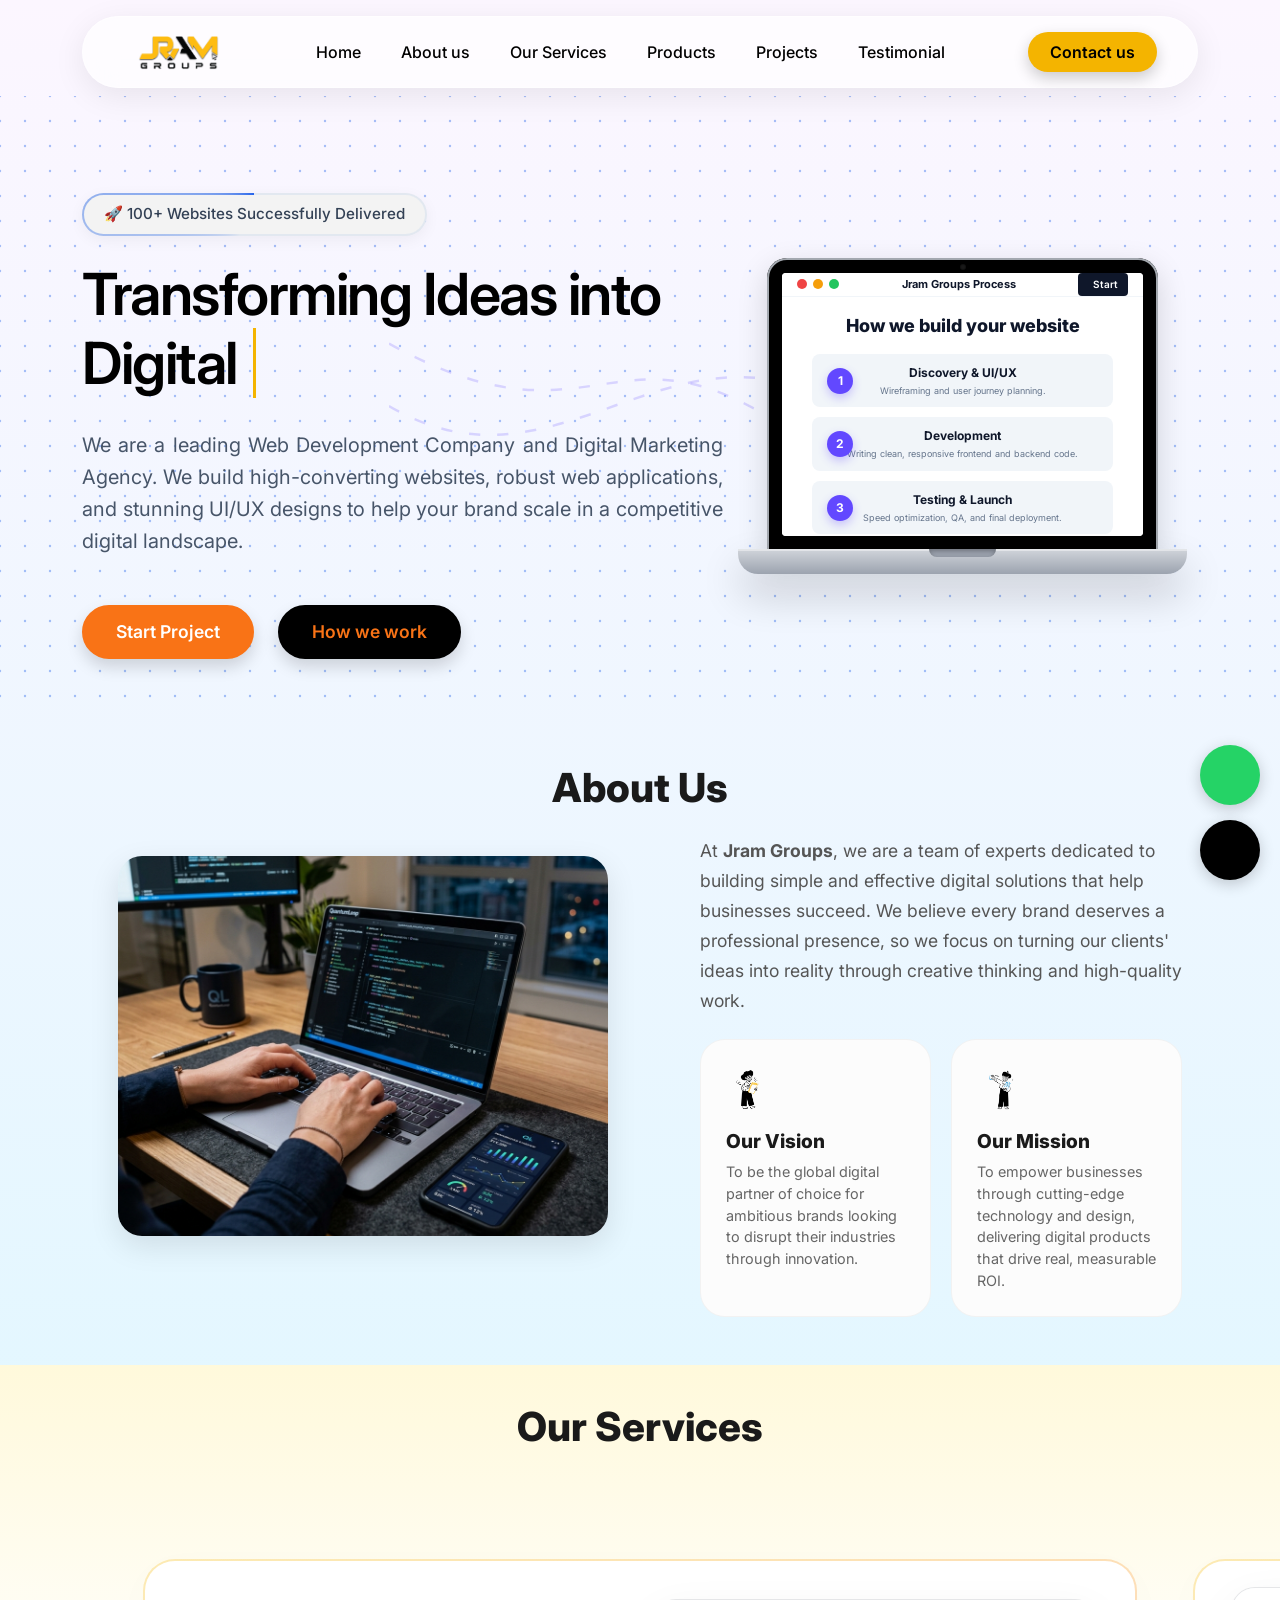
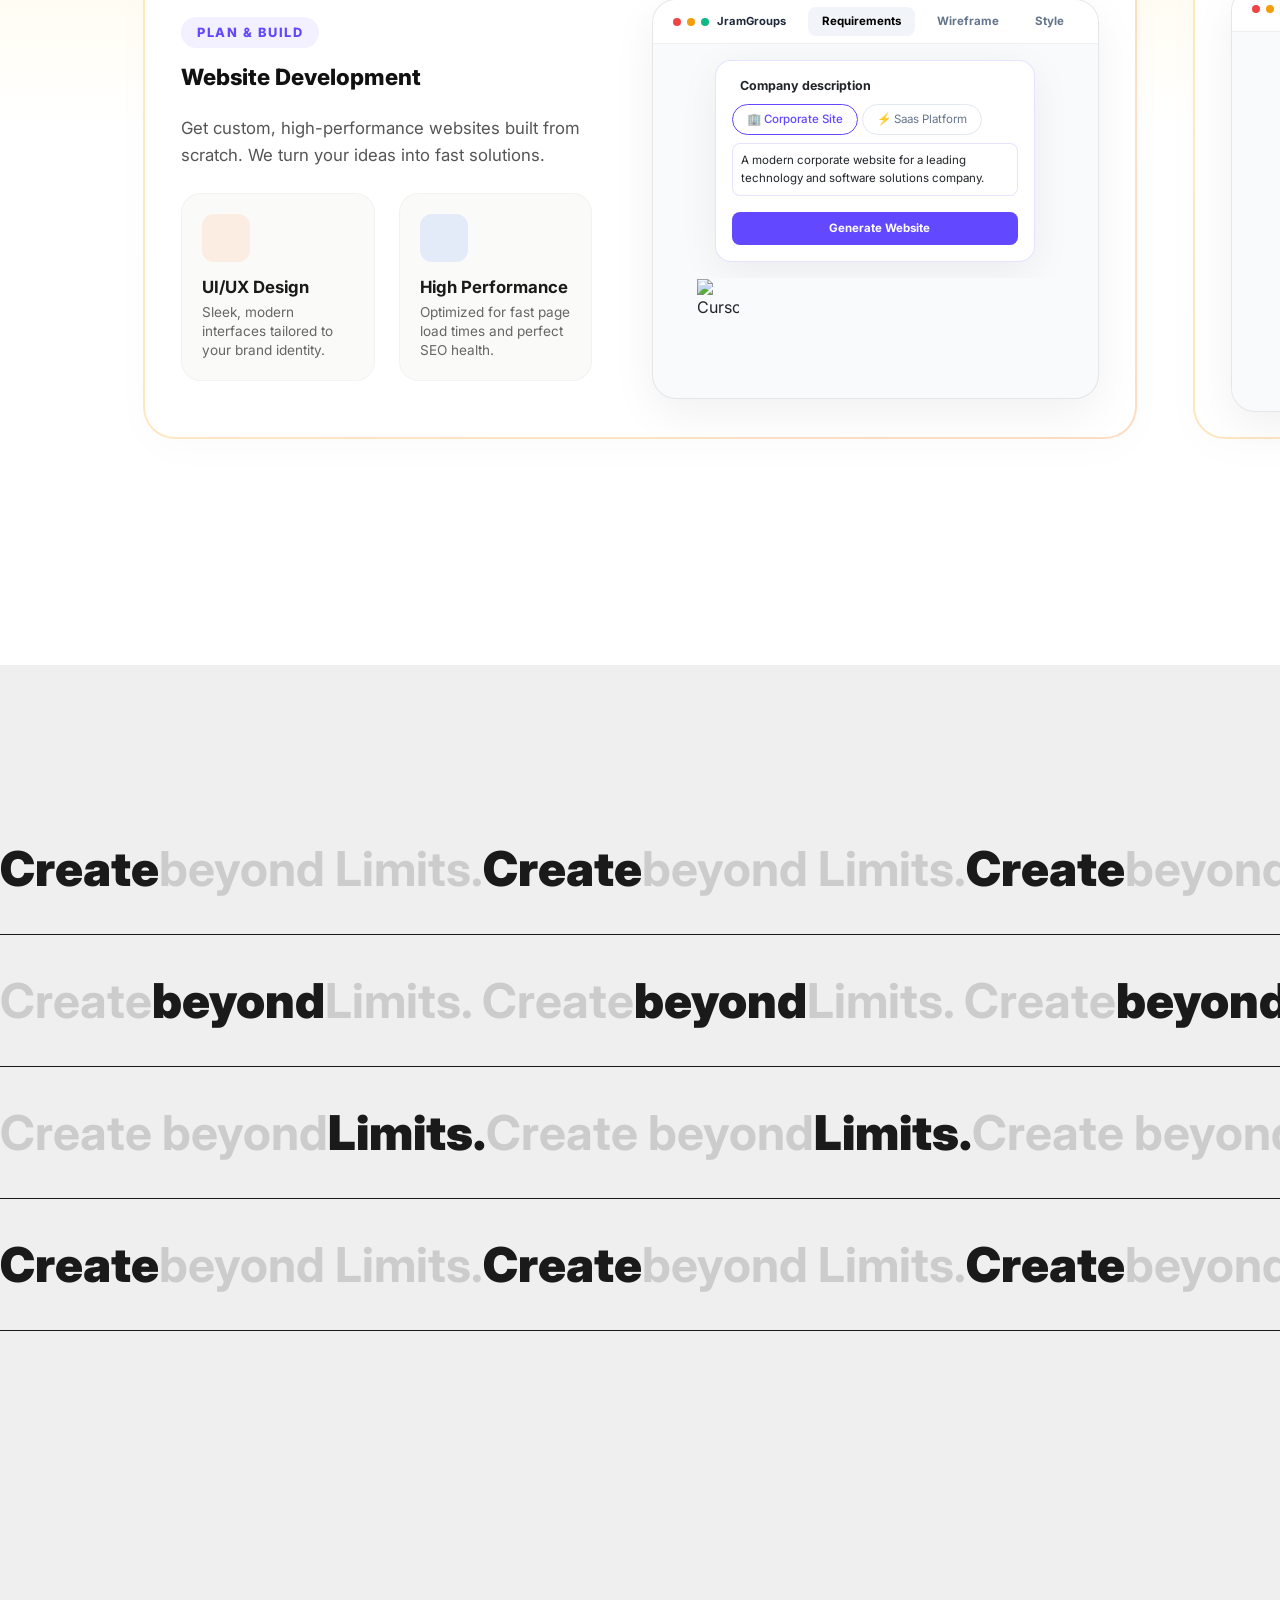
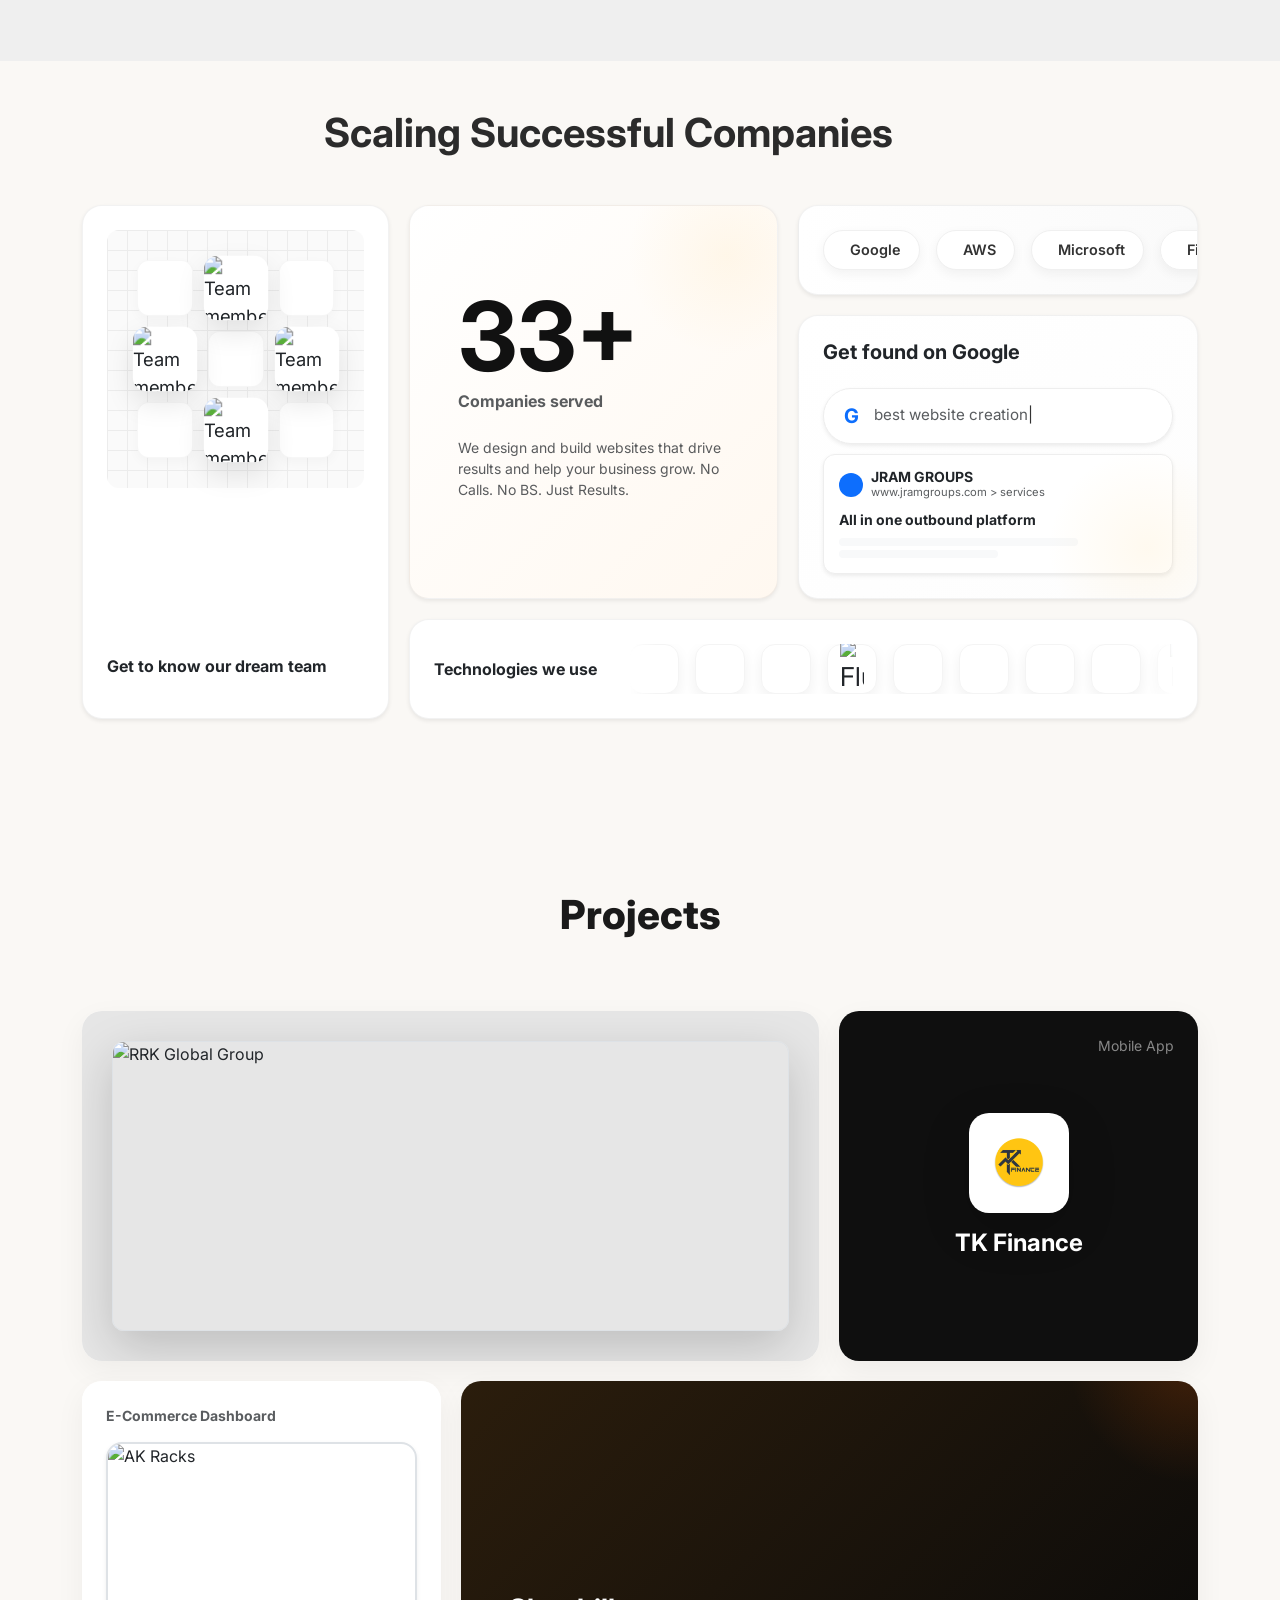
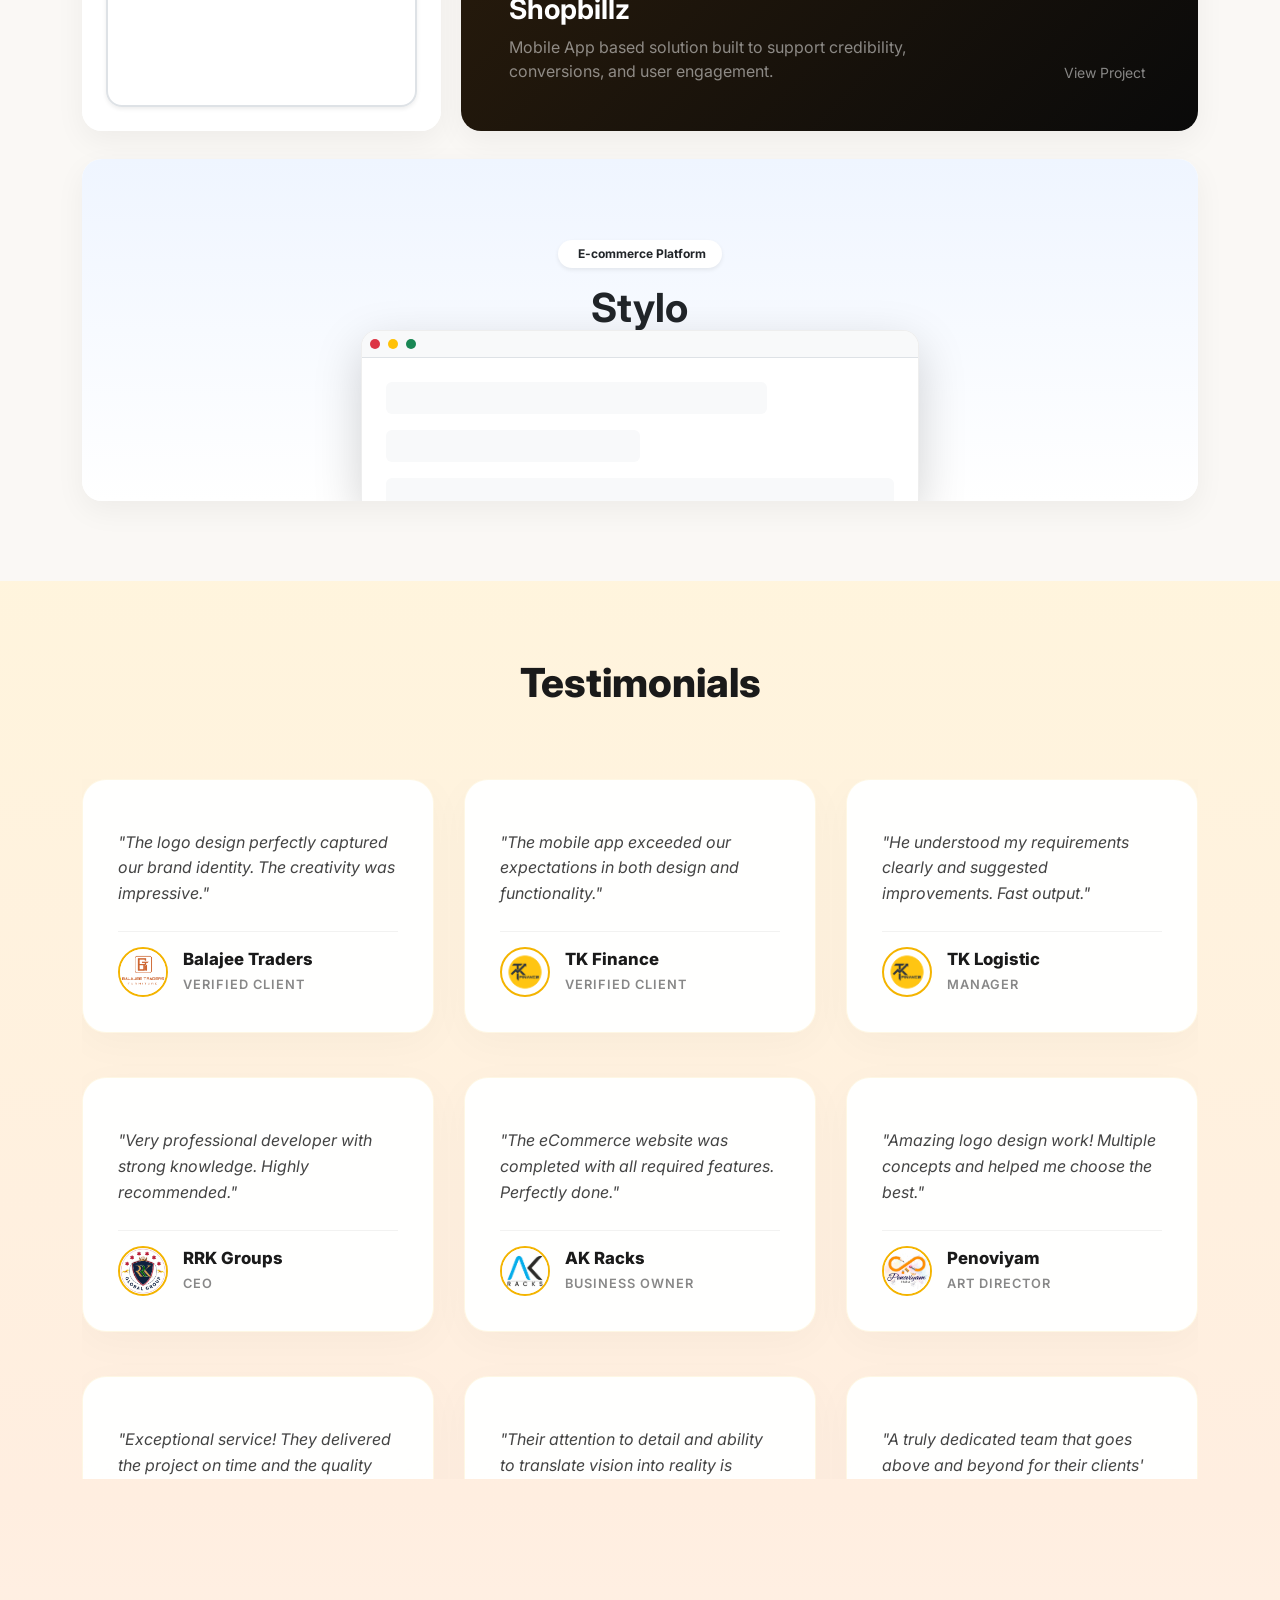
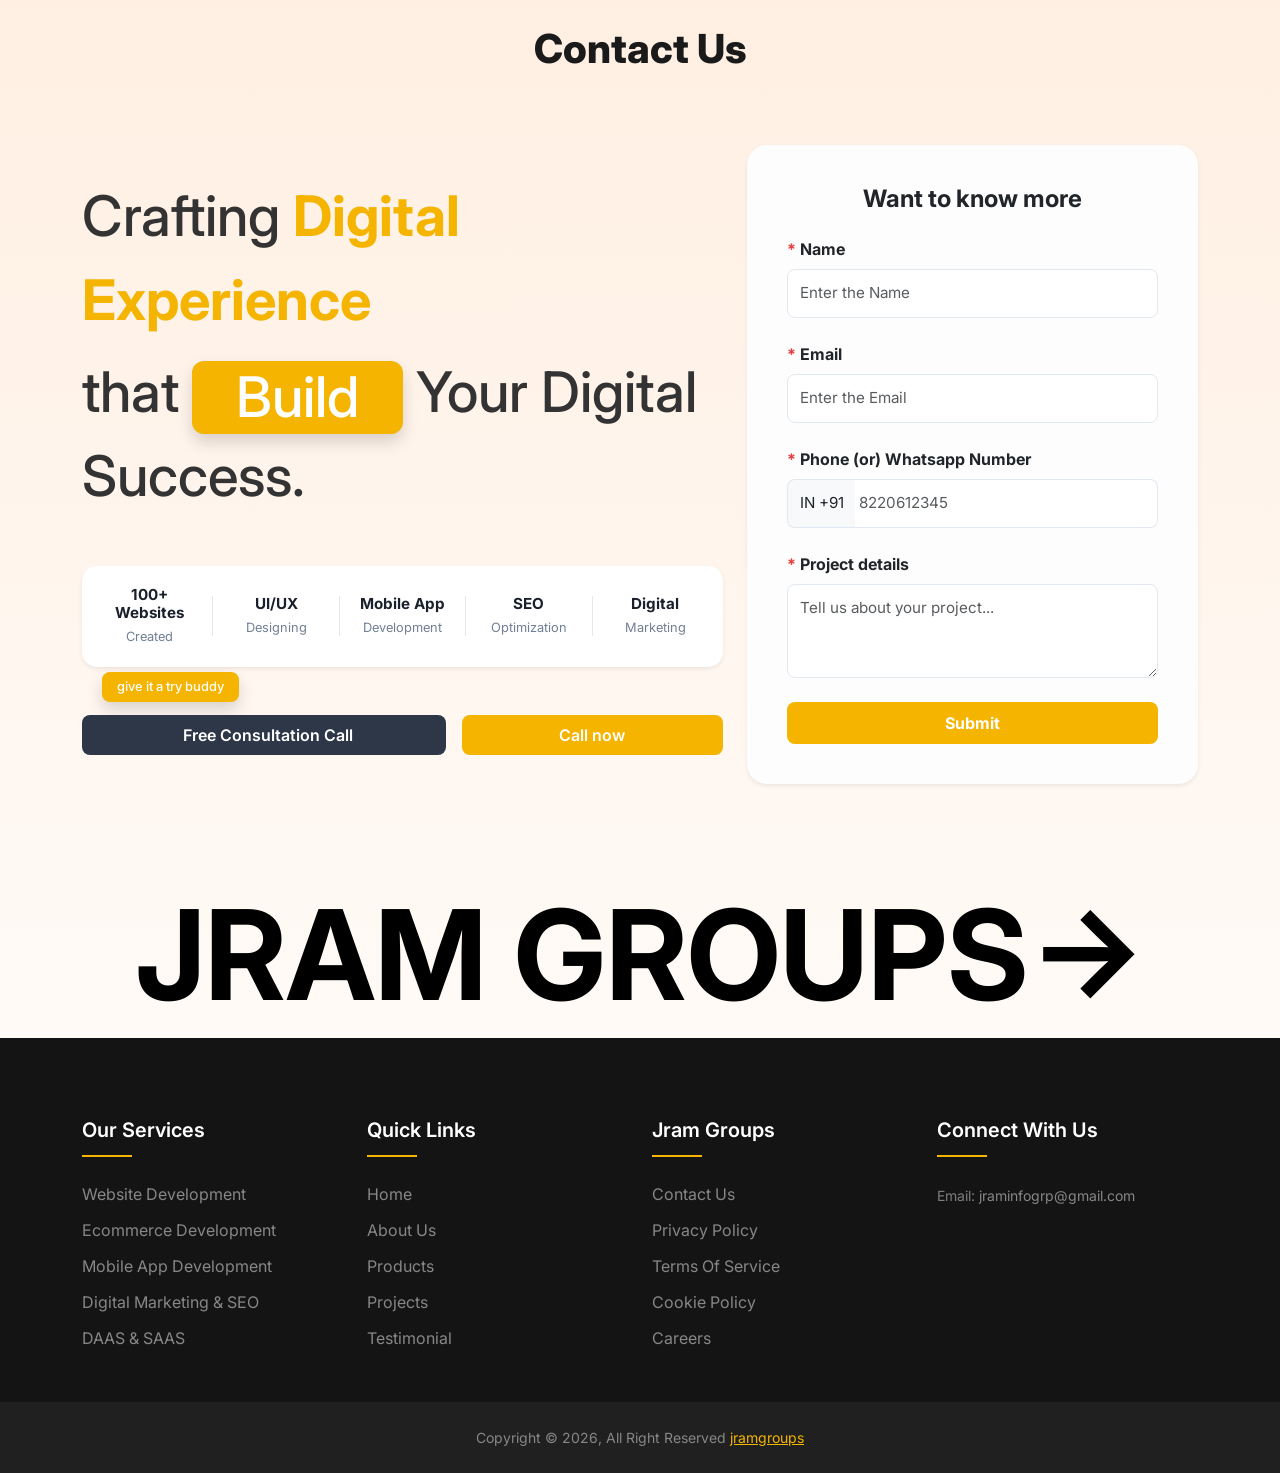
==== commit d57141ff: "changes" ====
--- a/JG/index.html
+++ b/JG/index.html
@@ -27,9 +27,7 @@
 
     <link rel="preconnect" href="https://fonts.googleapis.com">
     <link rel="preconnect" href="https://fonts.gstatic.com" crossorigin>
-    <link
-        href="https://fonts.googleapis.com/css2?family=Manrope:wght@200..800&family=Roboto:ital,wght@0,100..900;1,100..900&display=swap"
-        rel="stylesheet">
+    <link href="https://fonts.googleapis.com/css2?family=Inter:wght@100..900&display=swap" rel="stylesheet">
 
     <link rel="stylesheet" href="https://cdnjs.cloudflare.com/ajax/libs/font-awesome/7.0.1/css/all.min.css"
         integrity="sha512-2SwdPD6INVrV/lHTZbO2nodKhrnDdJK9/kg2XD1r9uGqPo1cUbujc+IYdlYdEErWNu69gVcYgdxlmVmzTWnetw=="
@@ -127,9 +125,9 @@
                                 🚀 100+ Websites Successfully Delivered
                             </div>
                         </div>
-                        <h1 class="premium-hero-title">
-                            Top <strong>Web Development</strong><br>
-                            <strong>Agency for</strong> <span class="extracted-style-2" id="text"></span>
+                        <h1 class="premium-hero-title fw-semibold">
+                            Transforming Ideas into<br>
+                            Digital&nbsp;<span class="extracted-style-2 text-nowrap" id="text"></span>
                         </h1>
 
                         <p class="premium-hero-desc mt-4">
@@ -292,59 +290,59 @@
                 <div class="col-lg-8 text-center">
                     <div class="section-head text-center mb-4">
                         About Us
-                        <img src="images/elements/element2.png" alt="element">
+
+                    </div>
+                </div>
+
+                <div class="row align-items-stretch">
+                    <!-- Left: Visual Content -->
+                    <div class="col-lg-6 mb-0 mb-lg-0">
+                        <div class="about-visual-wrapper w-100 position-relative">
+                            <img src="images/about_bottom_left.png" class="img-fluid w-100 extracted-style-7"
+                                alt="About Us">
+                        </div>
+                    </div>
+
+                    <!-- Right: Text Content -->
+                    <div class="col-lg-6 d-flex flex-column">
+                        <div class="about-text-content ps-lg-5">
+
+                            <p class="about-description">
+                                At <strong>Jram Groups</strong>, we are a team of experts dedicated to building simple
+                                and
+                                effective digital solutions that help businesses succeed. We believe every brand
+                                deserves a professional presence, so we focus on turning our clients' ideas into
+                                reality through creative thinking and high-quality work.
+                            </p>
+
+                            <!-- Mission & Vision Cards -->
+                            <div class="about-mv-grid mt-4">
+                                <div class="mv-card vision-card">
+                                    <div class="mv-icon">
+                                        <img src="images/elements/docs-illo.png.png" alt="Vision">
+                                    </div>
+                                    <div class="mv-info">
+                                        <h3>Our Vision</h3>
+                                        <p>To be the global digital partner of choice for ambitious brands looking to
+                                            disrupt their industries through innovation.</p>
+                                    </div>
+                                </div>
+
+                                <div class="mv-card mission-card">
+                                    <div class="mv-icon">
+                                        <img src="images/elements/projects-illo.png.png" alt="Mission">
+                                    </div>
+                                    <div class="mv-info">
+                                        <h3>Our Mission</h3>
+                                        <p>To empower businesses through cutting-edge technology and design, delivering
+                                            digital products that drive real, measurable ROI.</p>
+                                    </div>
+                                </div>
+                            </div>
+                        </div>
                     </div>
                 </div>
             </div>
-
-            <div class="row align-items-stretch">
-                <!-- Left: Visual Content -->
-                <div class="col-lg-6 mb-0 mb-lg-0">
-                    <div class="about-visual-wrapper w-100 position-relative">
-                        <img src="images/about_bottom_left.png" class="img-fluid w-100 extracted-style-7"
-                            alt="About Us">
-                    </div>
-                </div>
-
-                <!-- Right: Text Content -->
-                <div class="col-lg-6 d-flex flex-column">
-                    <div class="about-text-content ps-lg-5">
-
-                        <p class="about-description">
-                            At <strong>Jram Groups</strong>, we are a team of experts dedicated to building simple and
-                            effective digital solutions that help businesses succeed. We believe every brand
-                            deserves a professional presence, so we focus on turning our clients' ideas into
-                            reality through creative thinking and high-quality work.
-                        </p>
-
-                        <!-- Mission & Vision Cards -->
-                        <div class="about-mv-grid mt-4">
-                            <div class="mv-card vision-card">
-                                <div class="mv-icon">
-                                    <img src="images/elements/docs-illo.png.png" alt="Vision">
-                                </div>
-                                <div class="mv-info">
-                                    <h3>Our Vision</h3>
-                                    <p>To be the global digital partner of choice for ambitious brands looking to
-                                        disrupt their industries through innovation.</p>
-                                </div>
-                            </div>
-
-                            <div class="mv-card mission-card">
-                                <div class="mv-icon">
-                                    <img src="images/elements/projects-illo.png.png" alt="Mission">
-                                </div>
-                                <div class="mv-info">
-                                    <h3>Our Mission</h3>
-                                    <p>To empower businesses through cutting-edge technology and design, delivering
-                                        digital products that drive real, measurable ROI.</p>
-                                </div>
-                            </div>
-                        </div>
-                    </div>
-                </div>
-            </div>
-        </div>
     </section>
 
 
@@ -354,7 +352,7 @@
                 <!-- Inner header inside the sticky view -->
                 <div class="container pt-1 pb-2 text-center">
                     <div class="section-head text-center mb-3 mt-1">
-                        Our Services <img src="images/elements/element2.png" alt="element">
+                        Our Services
                     </div>
                 </div>
 
@@ -1820,7 +1818,8 @@
     <!-- NEW SCALING SECTION -->
     <section class="scaling-companies-section py-5">
         <div class="container">
-            <h2 class="scaling-title text-center mb-5">Scaling Successful Companies</h2>
+            <h2 class="scaling-title text-center mb-5">Scaling Successful Companies <img
+                    style="width: 45px; margin-top: -20px; margin-left: 10px; transform: rotate(15deg);"></h2>
 
             <div class="scaling-bento-grid">
                 <!-- Box 1: Dream Team -->
@@ -1844,7 +1843,7 @@
                     </div>
                     <div class="dream-team-content mt-4">
                         <p class="fw-bold mb-3">Get to know our dream team</p>
-                        <button class="chat-alex-btn"><span class="alex-icon"></span> Chat with Alex</button>
+
                     </div>
                 </div>
 
@@ -2549,7 +2548,7 @@
                 <div class="col-lg-7 position-relative">
 
                     <h1 class="git-main-title mb-4">
-                        <span class="extracted-style-157">Crafting <span class="text-highlight">Digital
+                        <span class="d-inline-block mb-2">Crafting <span class="text-highlight">Digital
                                 Experience</span></span>
                         <br>
                         that
@@ -2758,7 +2757,7 @@
         <div class="container text-center pt-5">
             <div class="getintouch">
                 <h2 class="jramgroups">Jram Groups</h2>
-                <h2 class="get-in-touch">Get in touch </h2>
+                <h2 class="get-in-touch">GET IN TOUCH <i class="fa-solid fa-arrow-right-long ms-2"></i></h2>
             </div>
         </div>
     </section>
--- a/JG/style.css
+++ b/JG/style.css
@@ -2,7 +2,7 @@
     margin: 0;
     padding: 0;
     box-sizing: border-box;
-    font-family: "Manrope", sans-serif;
+    font-family: "Inter", sans-serif;
 }
 
 /* Smooth transition for dark mode */
@@ -33,7 +33,7 @@
 
 
 :root {
-    --font-family--: "Manrope", sans-serif;
+    --font-family--: "Inter", sans-serif;
 }
 
 /* Page load animation */
@@ -827,7 +827,7 @@
 
 .progress-section {
     padding: 10px 0px;
-    font-family: "Manrope", sans-serif;
+    font-family: "Inter", sans-serif;
 }
 
 .progress-container {
@@ -1639,7 +1639,7 @@
 
 /* Chat bubble Matty styling */
 .matty-chat-bubble {
-    font-family: 'Manrope', sans-serif;
+    font-family: 'Inter', sans-serif;
     border-radius: 14px;
     border-bottom-left-radius: 2px;
     padding: 8px 12px !important;
@@ -1771,7 +1771,7 @@
 }
 
 .phone-screen {
-    font-family: 'Manrope', sans-serif;
+    font-family: 'Inter', sans-serif;
 }
 
 .phone-tab-content {
@@ -2713,7 +2713,7 @@
     display: block;
     font-size: 20px;
     font-weight: 700;
-    font-family: "Manrope", sans-serif;
+    font-family: "Inter", sans-serif;
     margin-bottom: 20px;
 }
 
@@ -3743,7 +3743,7 @@
 .flip-badge .flip-content {
     display: flex;
     flex-direction: column;
-
+    animation: flipAnim 8s infinite cubic-bezier(0.86, 0, 0.07, 1);
 }
 
 .flip-badge .flip-content>span {
@@ -4002,7 +4002,7 @@
 @media (max-width: 991px) {
 
     .premium-hero-title {
-        font-size: 4rem;
+        font-size: clamp(2.5rem, 6vw, 4rem);
     }
 
     .premium-hero::before {
@@ -4017,7 +4017,7 @@
 
 @media (max-width: 576px) {
     .premium-hero-title {
-        font-size: 3rem;
+        font-size: clamp(1.8rem, 8vw, 3rem);
     }
 
     .hero-btns {
@@ -5663,9 +5663,9 @@
 .fold-effect-section .fold-marquee {
     border-bottom: 1px solid #1a1a1a;
     color: #cccccc;
-    font-size: clamp(4.50rem, 3.64rem + 4.29vw, 9.00rem);
+    font-size: clamp(3rem, 3vw, 5rem);
     font-weight: 700;
-    height: calc(170px + 4rem);
+    height: calc(100px + 2rem);
     overflow: hidden;
     position: relative;
     width: 100vw;
@@ -5773,126 +5773,152 @@
 .extracted-style-1 {
     z-index: 2;
 }
+
 .extracted-style-2 {
     color: #f97316;
 }
+
 .extracted-style-3 {
     background: #e2e8f0;
-    display:flex;
-    align-items:center;
-    justify-content:center;
-    font-size:10px;
-    font-weight:bold;
-    color:#475569;
-}
+    display: flex;
+    align-items: center;
+    justify-content: center;
+    font-size: 10px;
+    font-weight: bold;
+    color: #475569;
+}
+
 .extracted-style-4 {
     background: #f8fafc;
-    display:flex;
-    align-items:center;
-    justify-content:center;
-    font-size:10px;
-    font-weight:bold;
-    color:#475569;
-}
+    display: flex;
+    align-items: center;
+    justify-content: center;
+    font-size: 10px;
+    font-weight: bold;
+    color: #475569;
+}
+
 .extracted-style-5 {
     background: #cbd5e1;
-    display:flex;
-    align-items:center;
-    justify-content:center;
-    font-size:10px;
-    font-weight:bold;
-    color:#475569;
-}
+    display: flex;
+    align-items: center;
+    justify-content: center;
+    font-size: 10px;
+    font-weight: bold;
+    color: #475569;
+}
+
 .extracted-style-6 {
     color: #22c55e;
 }
+
 .extracted-style-7 {
     border-radius: 24px;
-    box-shadow: 0 10px 30px rgba(0,0,0,0.1);
+    box-shadow: 0 10px 30px rgba(0, 0, 0, 0.1);
     object-fit: cover;
     height: 380px;
 }
+
 .extracted-style-8 {
     min-height: 460px;
     background-color: #f8fafc;
     overflow-y: auto;
     overflow-x: hidden;
 }
+
 .extracted-style-9 {
     min-width: 320px;
 }
+
 .extracted-style-10 {
     z-index: 5;
 }
+
 .extracted-style-11 {
     width: 100%;
     max-width: 320px;
     border-color: rgba(98, 72, 255, 0.15) !important;
 }
+
 .extracted-style-12 {
     font-size: 0.85rem;
 }
+
 .extracted-style-13 {
     font-size: 0.65rem;
 }
+
 .extracted-style-14 {
     font-size: 0.75rem;
     border-radius: 8px;
     border-color: rgba(98, 72, 255, 0.15) !important;
     resize: none;
 }
+
 .extracted-style-15 {
     background-color: #6248ff;
     border: 0;
     font-size: 0.8rem;
     transition: all 0.2s;
 }
+
 .extracted-style-16 {
     z-index: 10;
     background: rgba(248, 250, 252, 0.95);
-    left:0;
-    top:0;
+    left: 0;
+    top: 0;
     border-radius: 0 0 24px 24px;
 }
+
 .extracted-style-17 {
     width: 2.2rem;
     height: 2.2rem;
     color: #6248ff !important;
     border-width: 0.22em;
 }
+
 .extracted-style-18 {
     font-size: 0.8rem;
 }
+
 .extracted-style-19 {
     display: none;
     overflow-y: auto;
     overflow-x: hidden;
     z-index: 4;
 }
+
 .extracted-style-20 {
     font-size: 0.6rem;
 }
+
 .extracted-style-21 {
-    font-size:0.75rem;
-}
+    font-size: 0.75rem;
+}
+
 .extracted-style-22 {
-    font-size:0.7rem;
+    font-size: 0.7rem;
     color: #6248ff;
 }
+
 .extracted-style-23 {
-    font-size:0.8rem;
-}
+    font-size: 0.8rem;
+}
+
 .extracted-style-24 {
     width: 2px;
     height: 16px;
     background-color: #cbd5e1;
 }
+
 .extracted-style-25 {
     border-color: #cbd5e1 !important;
 }
+
 .extracted-style-26 {
-    font-size:0.65rem;
-}
+    font-size: 0.65rem;
+}
+
 .extracted-style-27 {
     display: none;
     background-color: #e8eaed;
@@ -5900,62 +5926,72 @@
     position: relative;
     border-radius: 0 0 24px 24px;
 }
+
 .extracted-style-28 {
     background: #ffffff;
     font-size: 0.65rem;
     height: 32px;
-    border-color: rgba(0,0,0,0.08) !important;
-}
+    border-color: rgba(0, 0, 0, 0.08) !important;
+}
+
 .extracted-style-29 {
-    font-size:0.68rem;
-}
+    font-size: 0.68rem;
+}
+
 .extracted-style-30 {
-    color:#6248ff;
-}
+    color: #6248ff;
+}
+
 .extracted-style-31 {
-    font-size:0.6rem;
+    font-size: 0.6rem;
     padding: 2px 8px;
     border: 1px solid #6248ff;
-    background:#6248ff;
-    color:#fff;
-    border-radius:4px;
-    cursor:pointer;
-}
+    background: #6248ff;
+    color: #fff;
+    border-radius: 4px;
+    cursor: pointer;
+}
+
 .extracted-style-32 {
-    font-size:0.6rem;
+    font-size: 0.6rem;
     padding: 2px 8px;
     border: 1px solid #e2e8f0;
-    background:#fff;
-    color:#64748b;
-    border-radius:4px;
-    cursor:pointer;
-}
+    background: #fff;
+    color: #64748b;
+    border-radius: 4px;
+    cursor: pointer;
+}
+
 .extracted-style-33 {
-    width:16px;
-    height:16px;
-    border-radius:50%;
-    border:2px solid #f59e0b;
-}
+    width: 16px;
+    height: 16px;
+    border-radius: 50%;
+    border: 2px solid #f59e0b;
+}
+
 .extracted-style-34 {
-    font-size:0.6rem;
-    padding:2px 8px;
-    background:#1e293b;
-    color:#fff;
-    border:0;
-    border-radius:4px;
-}
+    font-size: 0.6rem;
+    padding: 2px 8px;
+    background: #1e293b;
+    color: #fff;
+    border: 0;
+    border-radius: 4px;
+}
+
 .extracted-style-35 {
-    font-size:0.6rem;
-    padding:2px 8px;
-    background:#f1f5f9;
-    color:#64748b;
-    border:1px solid #e2e8f0;
-    border-radius:4px;
-}
+    font-size: 0.6rem;
+    padding: 2px 8px;
+    background: #f1f5f9;
+    color: #64748b;
+    border: 1px solid #e2e8f0;
+    border-radius: 4px;
+}
+
 .extracted-style-36 {
     height: calc(100% - 32px);
     overflow: hidden;
 }
+
 .extracted-style-37 {
     width: 100%;
     min-height: 380px;
@@ -5963,351 +5999,427 @@
     flex: 1 1 100%;
     transition: all 0.35s ease;
 }
+
 .extracted-style-38 {
-    background:#fafafa;
-}
+    background: #fafafa;
+}
+
 .extracted-style-39 {
-    width:38px;
-    height:8px;
-}
+    width: 38px;
+    height: 8px;
+}
+
 .extracted-style-40 {
-    font-size:0.55rem;
-}
+    font-size: 0.55rem;
+}
+
 .extracted-style-41 {
-    font-size:0.4rem;
-}
+    font-size: 0.4rem;
+}
+
 .extracted-style-42 {
-    font-size:0.5rem;
-}
+    font-size: 0.5rem;
+}
+
 .extracted-style-43 {
-    cursor:pointer;
-}
+    cursor: pointer;
+}
+
 .extracted-style-44 {
     width: 90%;
     height: 5px;
 }
+
 .extracted-style-45 {
     width: 100%;
     height: 13px;
 }
+
 .extracted-style-46 {
     width: 80%;
     height: 13px;
 }
+
 .extracted-style-47 {
     width: 70%;
     height: 13px;
 }
+
 .extracted-style-48 {
     width: 95%;
     height: 4px;
 }
+
 .extracted-style-49 {
     width: 88%;
     height: 4px;
 }
+
 .extracted-style-50 {
     width: 60%;
     height: 4px;
 }
+
 .extracted-style-51 {
-    font-size:0.5rem;
-    color:transparent;
-}
+    font-size: 0.5rem;
+    color: transparent;
+}
+
 .extracted-style-52 {
     width: 80%;
     height: 4px;
 }
+
 .extracted-style-53 {
     width: 42%;
     height: 150px;
     background: #d1d5db !important;
-    position:relative;
-    overflow:hidden;
-}
+    position: relative;
+    overflow: hidden;
+}
+
 .extracted-style-54 {
-    stroke:#b0b8c4;
-    stroke-width:1;
-}
+    stroke: #b0b8c4;
+    stroke-width: 1;
+}
+
 .extracted-style-55 {
-    font-size:1.1rem;
-    position:relative;
-    z-index:1;
-}
+    font-size: 1.1rem;
+    position: relative;
+    z-index: 1;
+}
+
 .extracted-style-56 {
-    width:30%;
-    height:4px;
-}
+    width: 30%;
+    height: 4px;
+}
+
 .extracted-style-57 {
-    width:55%;
-    height:10px;
-}
+    width: 55%;
+    height: 10px;
+}
+
 .extracted-style-58 {
-    width:22px;
-    height:22px;
-}
+    width: 22px;
+    height: 22px;
+}
+
 .extracted-style-59 {
-    width:70%;
-    height:7px;
-}
+    width: 70%;
+    height: 7px;
+}
+
 .extracted-style-60 {
-    width:85%;
-    height:4px;
-}
+    width: 85%;
+    height: 4px;
+}
+
 .extracted-style-61 {
-    width:65%;
-    height:4px;
-}
+    width: 65%;
+    height: 4px;
+}
+
 .extracted-style-62 {
-    display:none;
+    display: none;
     min-height: 380px;
-    position:relative;
+    position: relative;
     flex: 0 0 260px;
     max-width: 260px;
 }
+
 .extracted-style-63 {
-    font-size:0.55rem;
-    font-weight:700;
-    color:#1e293b;
-}
+    font-size: 0.55rem;
+    font-weight: 700;
+    color: #1e293b;
+}
+
 .extracted-style-64 {
-    font-size:0.45rem;
-    padding-top:2px;
-    padding-bottom:2px;
-}
+    font-size: 0.45rem;
+    padding-top: 2px;
+    padding-bottom: 2px;
+}
+
 .extracted-style-65 {
-    font-size:0.6rem;
-}
+    font-size: 0.6rem;
+}
+
 .extracted-style-66 {
-    font-size:0.65rem;
-    color:#1e293b;
-    line-height:1.3;
-}
+    font-size: 0.65rem;
+    color: #1e293b;
+    line-height: 1.3;
+}
+
 .extracted-style-67 {
-    font-size:0.5rem;
-    line-height:1.4;
-}
+    font-size: 0.5rem;
+    line-height: 1.4;
+}
+
 .extracted-style-68 {
-    height:16px;
-    font-size:0.45rem;
-    color:#94a3b8;
-    line-height:16px;
-    border-color:#e2e8f0 !important;
-}
+    height: 16px;
+    font-size: 0.45rem;
+    color: #94a3b8;
+    line-height: 16px;
+    border-color: #e2e8f0 !important;
+}
+
 .extracted-style-69 {
-    font-size:0.48rem;
-}
+    font-size: 0.48rem;
+}
+
 .extracted-style-70 {
-    font-size:0.4rem;
-    line-height:1.4;
-}
+    font-size: 0.4rem;
+    line-height: 1.4;
+}
+
 .extracted-style-71 {
-    text-decoration:underline;
-}
+    text-decoration: underline;
+}
+
 .extracted-style-72 {
     height: 70px;
-    background:#d1d5db !important;
-    position:relative;
-    overflow:hidden;
-}
+    background: #d1d5db !important;
+    position: relative;
+    overflow: hidden;
+}
+
 .extracted-style-73 {
-    stroke:#b0b8c4;
-    stroke-width:0.8;
-}
+    stroke: #b0b8c4;
+    stroke-width: 0.8;
+}
+
 .extracted-style-74 {
-    width:14px;
-    height:14px;
-    flex-shrink:0;
-}
+    width: 14px;
+    height: 14px;
+    flex-shrink: 0;
+}
+
 .extracted-style-75 {
-    width:80%;
-    height:6px;
-}
+    width: 80%;
+    height: 6px;
+}
+
 .extracted-style-76 {
-    width:95%;
-    height:4px;
-}
+    width: 95%;
+    height: 4px;
+}
+
 .extracted-style-77 {
-    position:absolute;
-    left:55%;
-    top:28%;
-    pointer-events:none;
-    z-index:10;
-}
+    position: absolute;
+    left: 55%;
+    top: 28%;
+    pointer-events: none;
+    z-index: 10;
+}
+
 .extracted-style-78 {
-    background:#f59e0b;
-    color:#fff;
-    font-size:0.5rem;
-    font-weight:700;
-    padding:1px 5px;
-    border-radius:8px;
-    white-space:nowrap;
-    margin-left:2px;
-}
+    background: #f59e0b;
+    color: #fff;
+    font-size: 0.5rem;
+    font-weight: 700;
+    padding: 1px 5px;
+    border-radius: 8px;
+    white-space: nowrap;
+    margin-left: 2px;
+}
+
 .extracted-style-79 {
     display: none;
     overflow: hidden;
     background-color: #ffffff;
 }
+
 .extracted-style-80 {
     font-size: 0.7rem;
 }
+
 .extracted-style-81 {
     font-size: 0.72rem;
     border-radius: 8px;
 }
+
 .extracted-style-82 {
-    display:inline-block;
-    width:10px;
-    height:10px;
-    border-radius:50%;
-    background:#6248ff;
-}
+    display: inline-block;
+    width: 10px;
+    height: 10px;
+    border-radius: 50%;
+    background: #6248ff;
+}
+
 .extracted-style-83 {
-    display:inline-block;
-    width:10px;
-    height:10px;
-    border-radius:50%;
-    background:#1e293b;
-}
+    display: inline-block;
+    width: 10px;
+    height: 10px;
+    border-radius: 50%;
+    background: #1e293b;
+}
+
 .extracted-style-84 {
-    display:inline-block;
-    width:10px;
-    height:10px;
-    border-radius:50%;
-    background:#f8fafc;
-}
+    display: inline-block;
+    width: 10px;
+    height: 10px;
+    border-radius: 50%;
+    background: #f8fafc;
+}
+
 .extracted-style-85 {
-    display:inline-block;
-    width:10px;
-    height:10px;
-    border-radius:50%;
-    background:#f97316;
-}
+    display: inline-block;
+    width: 10px;
+    height: 10px;
+    border-radius: 50%;
+    background: #f97316;
+}
+
 .extracted-style-86 {
-    display:inline-block;
-    width:10px;
-    height:10px;
-    border-radius:50%;
-    background:#1e1b4b;
-}
+    display: inline-block;
+    width: 10px;
+    height: 10px;
+    border-radius: 50%;
+    background: #1e1b4b;
+}
+
 .extracted-style-87 {
-    display:inline-block;
-    width:10px;
-    height:10px;
-    border-radius:50%;
-    background:#ffedd5;
-}
+    display: inline-block;
+    width: 10px;
+    height: 10px;
+    border-radius: 50%;
+    background: #ffedd5;
+}
+
 .extracted-style-88 {
-    display:inline-block;
-    width:10px;
-    height:10px;
-    border-radius:50%;
-    background:#10b981;
-}
+    display: inline-block;
+    width: 10px;
+    height: 10px;
+    border-radius: 50%;
+    background: #10b981;
+}
+
 .extracted-style-89 {
-    display:inline-block;
-    width:10px;
-    height:10px;
-    border-radius:50%;
-    background:#064e3b;
-}
+    display: inline-block;
+    width: 10px;
+    height: 10px;
+    border-radius: 50%;
+    background: #064e3b;
+}
+
 .extracted-style-90 {
-    display:inline-block;
-    width:10px;
-    height:10px;
-    border-radius:50%;
-    background:#d1fae5;
-}
+    display: inline-block;
+    width: 10px;
+    height: 10px;
+    border-radius: 50%;
+    background: #d1fae5;
+}
+
 .extracted-style-91 {
-    display:inline-block;
-    width:10px;
-    height:10px;
-    border-radius:50%;
-    background:#ec4899;
-}
+    display: inline-block;
+    width: 10px;
+    height: 10px;
+    border-radius: 50%;
+    background: #ec4899;
+}
+
 .extracted-style-92 {
-    display:inline-block;
-    width:10px;
-    height:10px;
-    border-radius:50%;
-    background:#0f172a;
-}
+    display: inline-block;
+    width: 10px;
+    height: 10px;
+    border-radius: 50%;
+    background: #0f172a;
+}
+
 .extracted-style-93 {
-    display:inline-block;
-    width:10px;
-    height:10px;
-    border-radius:50%;
-    background:#fce7f3;
-}
+    display: inline-block;
+    width: 10px;
+    height: 10px;
+    border-radius: 50%;
+    background: #fce7f3;
+}
+
 .extracted-style-94 {
-    position:absolute;
-    left:20%;
-    top:30%;
+    position: absolute;
+    left: 20%;
+    top: 30%;
     transition: left 0.1s ease, top 0.1s ease;
-    pointer-events:none;
-    z-index:20;
-}
+    pointer-events: none;
+    z-index: 20;
+}
+
 .extracted-style-95 {
     min-height: 380px;
     background-color: #f8fafc;
 }
+
 .extracted-style-96 {
     display: flex;
 }
+
 .extracted-style-97 {
-    background:#f97316;
-}
+    background: #f97316;
+}
+
 .extracted-style-98 {
-    background:#2563eb;
-}
+    background: #2563eb;
+}
+
 .extracted-style-99 {
-    background:#10b981;
-}
+    background: #10b981;
+}
+
 .extracted-style-100 {
     display: none;
 }
+
 .extracted-style-101 {
     max-width: 320px;
 }
+
 .extracted-style-102 {
-    display:none;
-    opacity:0;
+    display: none;
+    opacity: 0;
     transition: opacity 0.3s;
 }
+
 .extracted-style-103 {
     max-width: 380px;
 }
+
 .extracted-style-104 {
     height: 60px;
 }
+
 .extracted-style-105 {
     height: 30%;
 }
+
 .extracted-style-106 {
     height: 50%;
 }
+
 .extracted-style-107 {
     height: 40%;
 }
+
 .extracted-style-108 {
     height: 80%;
 }
+
 .extracted-style-109 {
     height: 95%;
 }
+
 .extracted-style-110 {
     top: -22px;
     left: 50%;
     transform: translateX(-50%);
     font-size: 0.6rem;
 }
+
 .extracted-style-111 {
     height: 20%;
 }
+
 .extracted-style-112 {
     font-size: 0.5rem;
 }
+
 .extracted-style-113 {
     left: 10%;
     top: 70%;
@@ -6316,16 +6428,20 @@
     z-index: 20;
     opacity: 0;
 }
+
 .extracted-style-114 {
     overflow-y: auto;
     background-color: #f1f5f9;
 }
+
 .extracted-style-115 {
-    border-color: rgba(0,0,0,0.06) !important;
-}
+    border-color: rgba(0, 0, 0, 0.06) !important;
+}
+
 .extracted-style-116 {
     transform: rotate(90deg);
 }
+
 .extracted-style-117 {
     width: 250px;
     height: 350px;
@@ -6335,79 +6451,97 @@
     overflow: hidden;
     position: relative;
 }
+
 .extracted-style-118 {
     width: 70px;
     height: 8px;
     flex-shrink: 0;
 }
+
 .extracted-style-119 {
     font-family: inherit;
 }
+
 .extracted-style-120 {
     background: #fafafa;
-    flex-shrink:0;
-}
+    flex-shrink: 0;
+}
+
 .extracted-style-121 {
     width: 35px;
     height: 8px;
 }
+
 .extracted-style-122 {
     width: 8px;
     height: 8px;
 }
+
 .extracted-style-123 {
     scrollbar-width: none;
 }
+
 .extracted-style-124 {
     cursor: pointer;
     border-style: dashed !important;
     border-color: #cbd5e1 !important;
 }
+
 .extracted-style-125 {
     width: 30px;
     height: 6px;
     background-color: #f59e0b;
 }
+
 .extracted-style-126 {
     width: 90%;
     height: 10px;
 }
+
 .extracted-style-127 {
     width: 100%;
     height: 4px;
 }
+
 .extracted-style-128 {
     width: 45px;
     height: 10px;
     background-color: #6248ff;
 }
+
 .extracted-style-129 {
     width: 40%;
     height: 8px;
 }
+
 .extracted-style-130 {
     width: 16px;
     height: 16px;
-    flex-shrink:0;
-}
+    flex-shrink: 0;
+}
+
 .extracted-style-131 {
     width: 50%;
     height: 6px;
 }
+
 .extracted-style-132 {
     width: 70%;
     height: 4px;
 }
+
 .extracted-style-133 {
     background: #fafafa;
-    font-size:0.5rem;
-    flex-shrink:0;
-}
+    font-size: 0.5rem;
+    flex-shrink: 0;
+}
+
 .extracted-style-134 {
     display: none;
     overflow-y: auto;
     background-color: #ffffff;
 }
+
 .extracted-style-135 {
     left: 20%;
     top: 30%;
@@ -6415,95 +6549,136 @@
     pointer-events: none;
     z-index: 20;
 }
+
 .extracted-style-136 {
     max-width: 400px;
 }
+
 .extracted-style-137 {
     display: none;
     min-height: 140px;
 }
+
 .extracted-style-138 {
-    font-size:0.7rem;
-}
+    font-size: 0.7rem;
+}
+
 .extracted-style-139 {
     height: 180px;
 }
+
 .extracted-style-140 {
     transition: d 0.8s ease;
 }
+
 .extracted-style-141 {
-    left:25%;
-    top:60%;
-}
+    left: 25%;
+    top: 60%;
+}
+
 .extracted-style-142 {
-    left:50%;
-    top:25%;
-}
+    left: 50%;
+    top: 25%;
+}
+
 .extracted-style-143 {
-    left:75%;
-    top:45%;
-}
+    left: 75%;
+    top: 45%;
+}
+
 .extracted-style-144 {
-    left:92%;
-    top:15%;
-}
+    left: 92%;
+    top: 15%;
+}
+
 .extracted-style-145 {
-    display:none;
-    pointer-events:none;
-    font-size:0.75rem;
-}
+    display: none;
+    pointer-events: none;
+    font-size: 0.75rem;
+}
+
 .extracted-style-146 {
-    width:24px;
-    height:24px;
-    font-size:12px;
-}
+    width: 24px;
+    height: 24px;
+    font-size: 12px;
+}
+
 .extracted-style-147 {
-    height:8px;
-}
+    height: 8px;
+}
+
 .extracted-style-148 {
     color: #61DAFB;
 }
+
 .extracted-style-149 {
     color: #777BB4;
 }
+
 .extracted-style-150 {
     color: #339933;
 }
+
 .extracted-style-151 {
     width: 24px;
 }
+
 .extracted-style-152 {
     color: #FF9900;
 }
+
 .extracted-style-153 {
-    width:10px;
-    height:10px;
-}
+    width: 10px;
+    height: 10px;
+}
+
 .extracted-style-154 {
     color: #F24E1E;
 }
+
 .extracted-style-155 {
     color: #24292e;
 }
+
 .extracted-style-156 {
     color: #4A154B;
 }
+
 .extracted-style-157 {
     white-space: nowrap;
     display: inline-block;
     margin-bottom: 12px;
 }
+
 .extracted-style-158 {
     transform: scaleX(-1) rotate(180deg);
 }
+
 .extracted-style-159 {
     border-radius: 8px;
 }
+
 .extracted-style-160 {
     padding-top: 40px;
     padding-bottom: 40px;
 }
+
 .extracted-style-161 {
     color: #878787;
     text-decoration: none;
 }
+
+/* Override all section heading font sizes to be uniform across devices */
+.section-title-modern,
+.service-title {
+    font-size: 1.4rem !important;
+}
+
+.scaling-title,
+.section-head {
+    font-size: 2.5rem !important;
+}
+
+.git-main-title {
+    font-size: 3.5rem !important;
+}
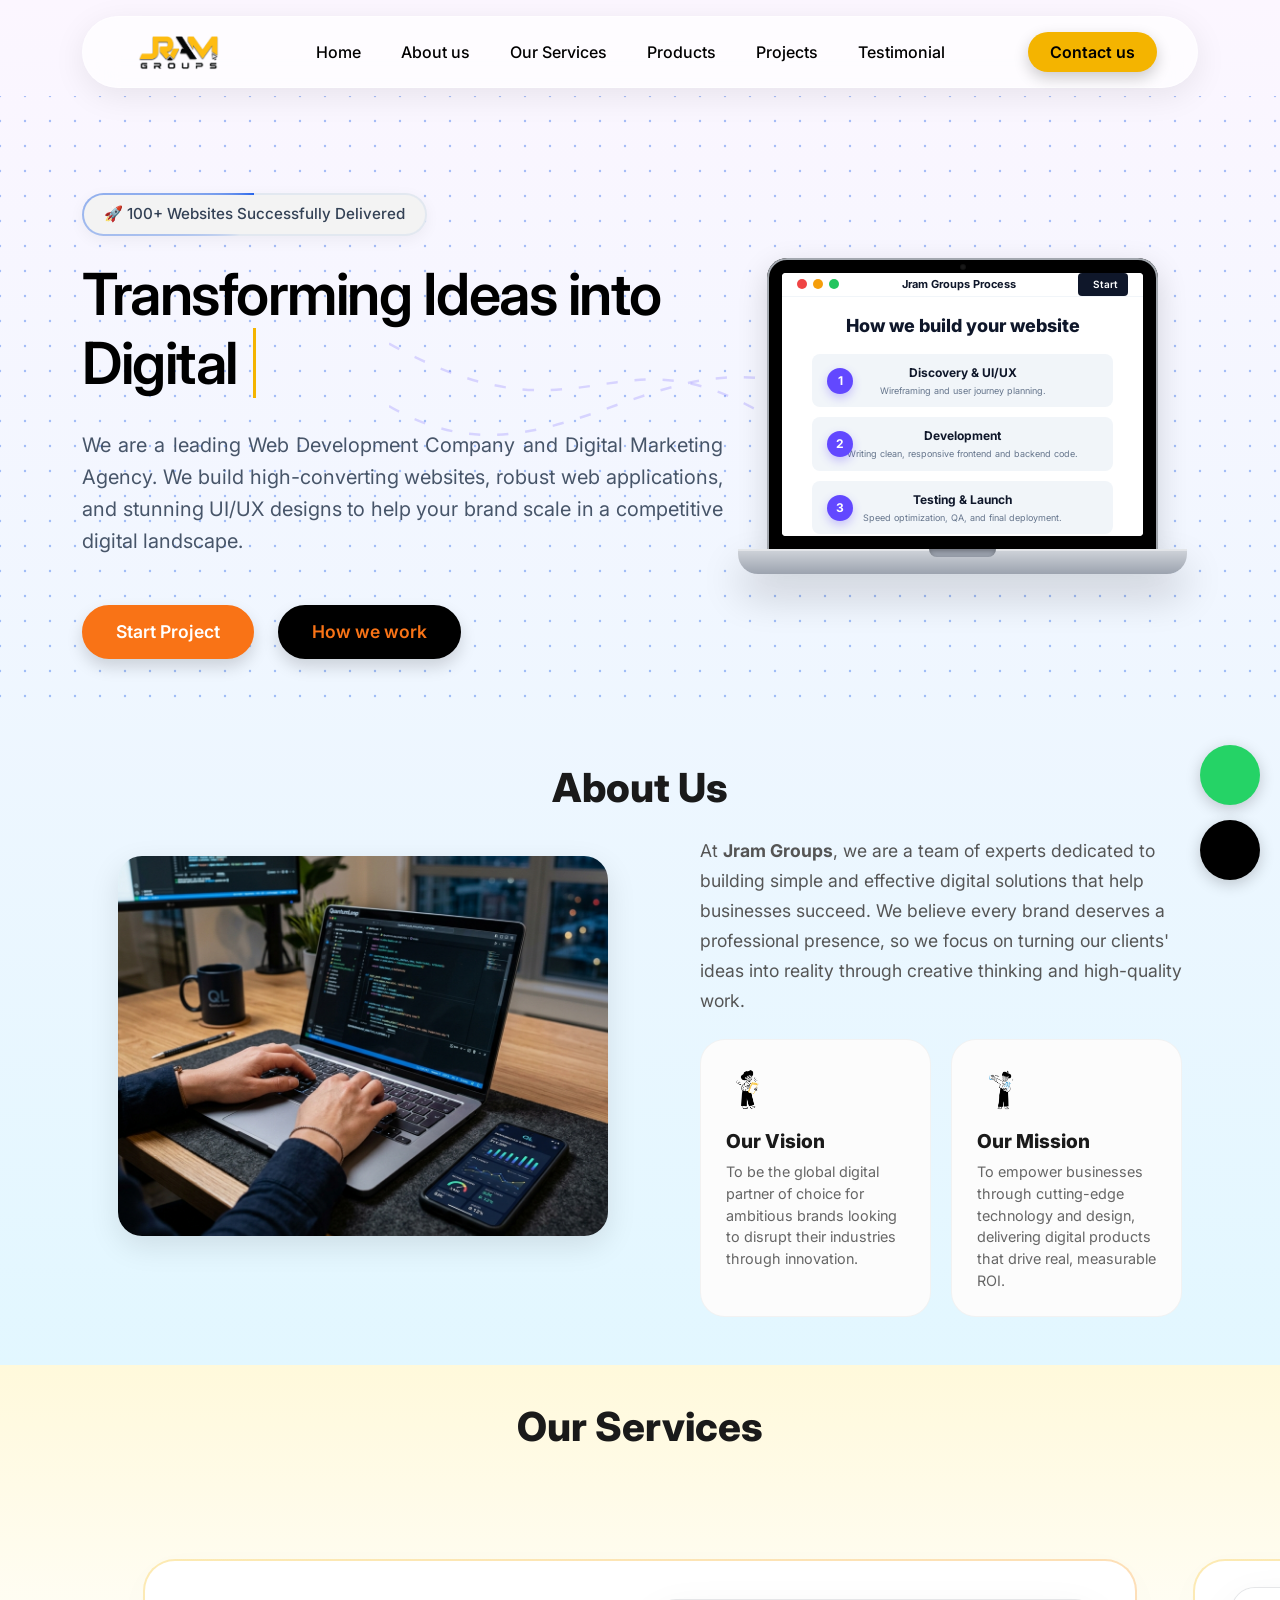
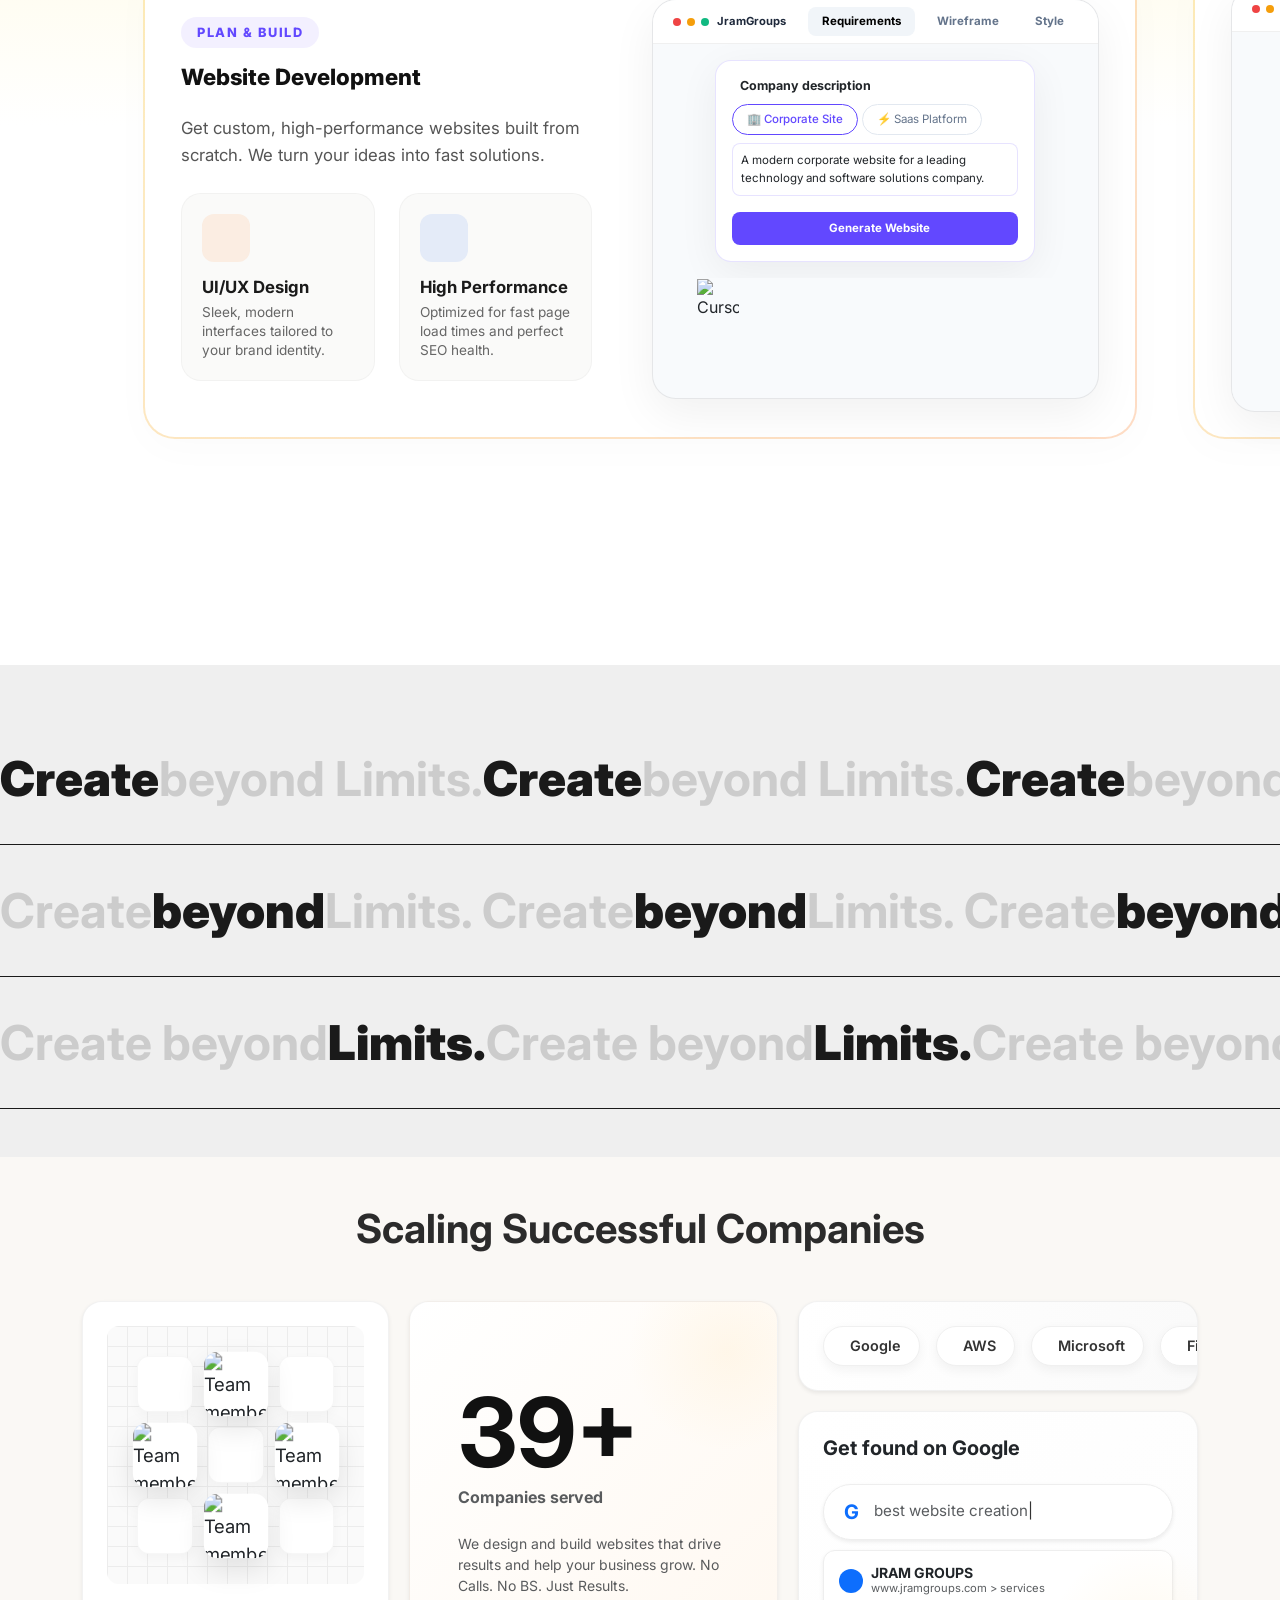
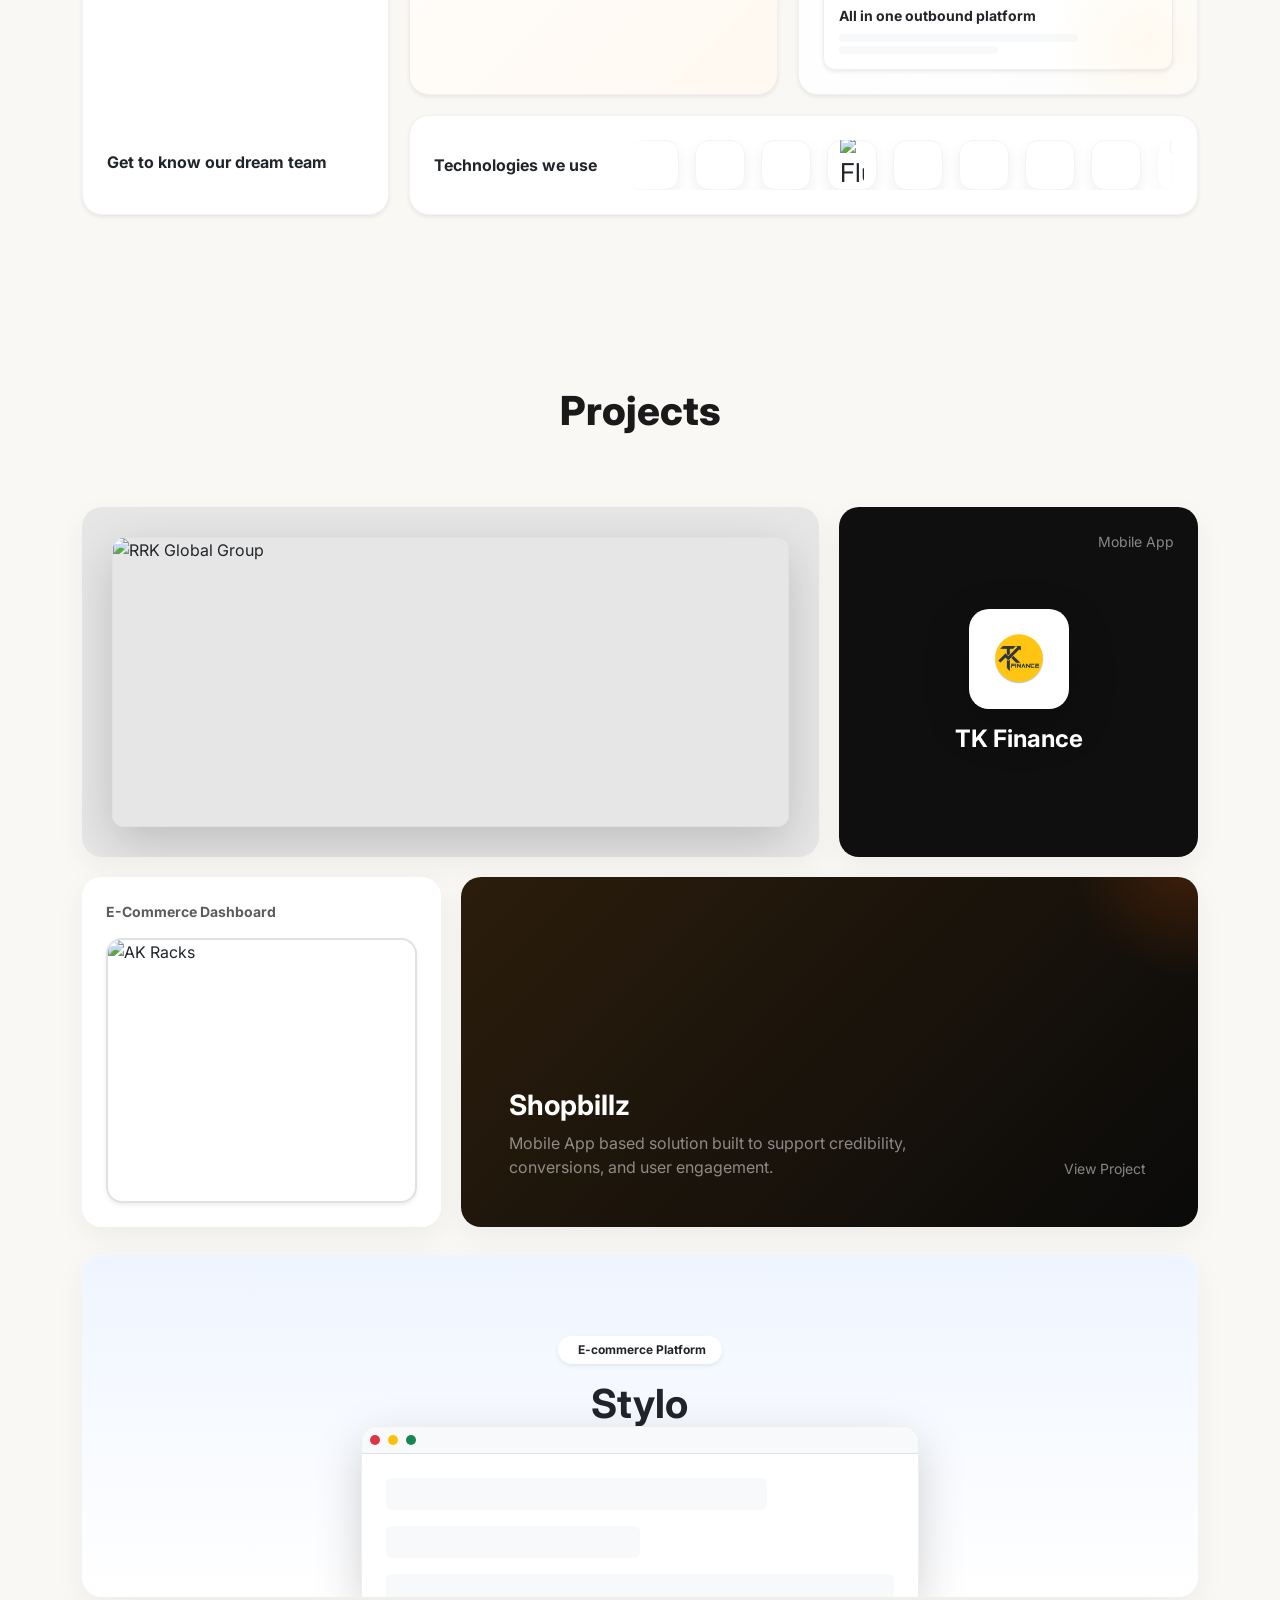
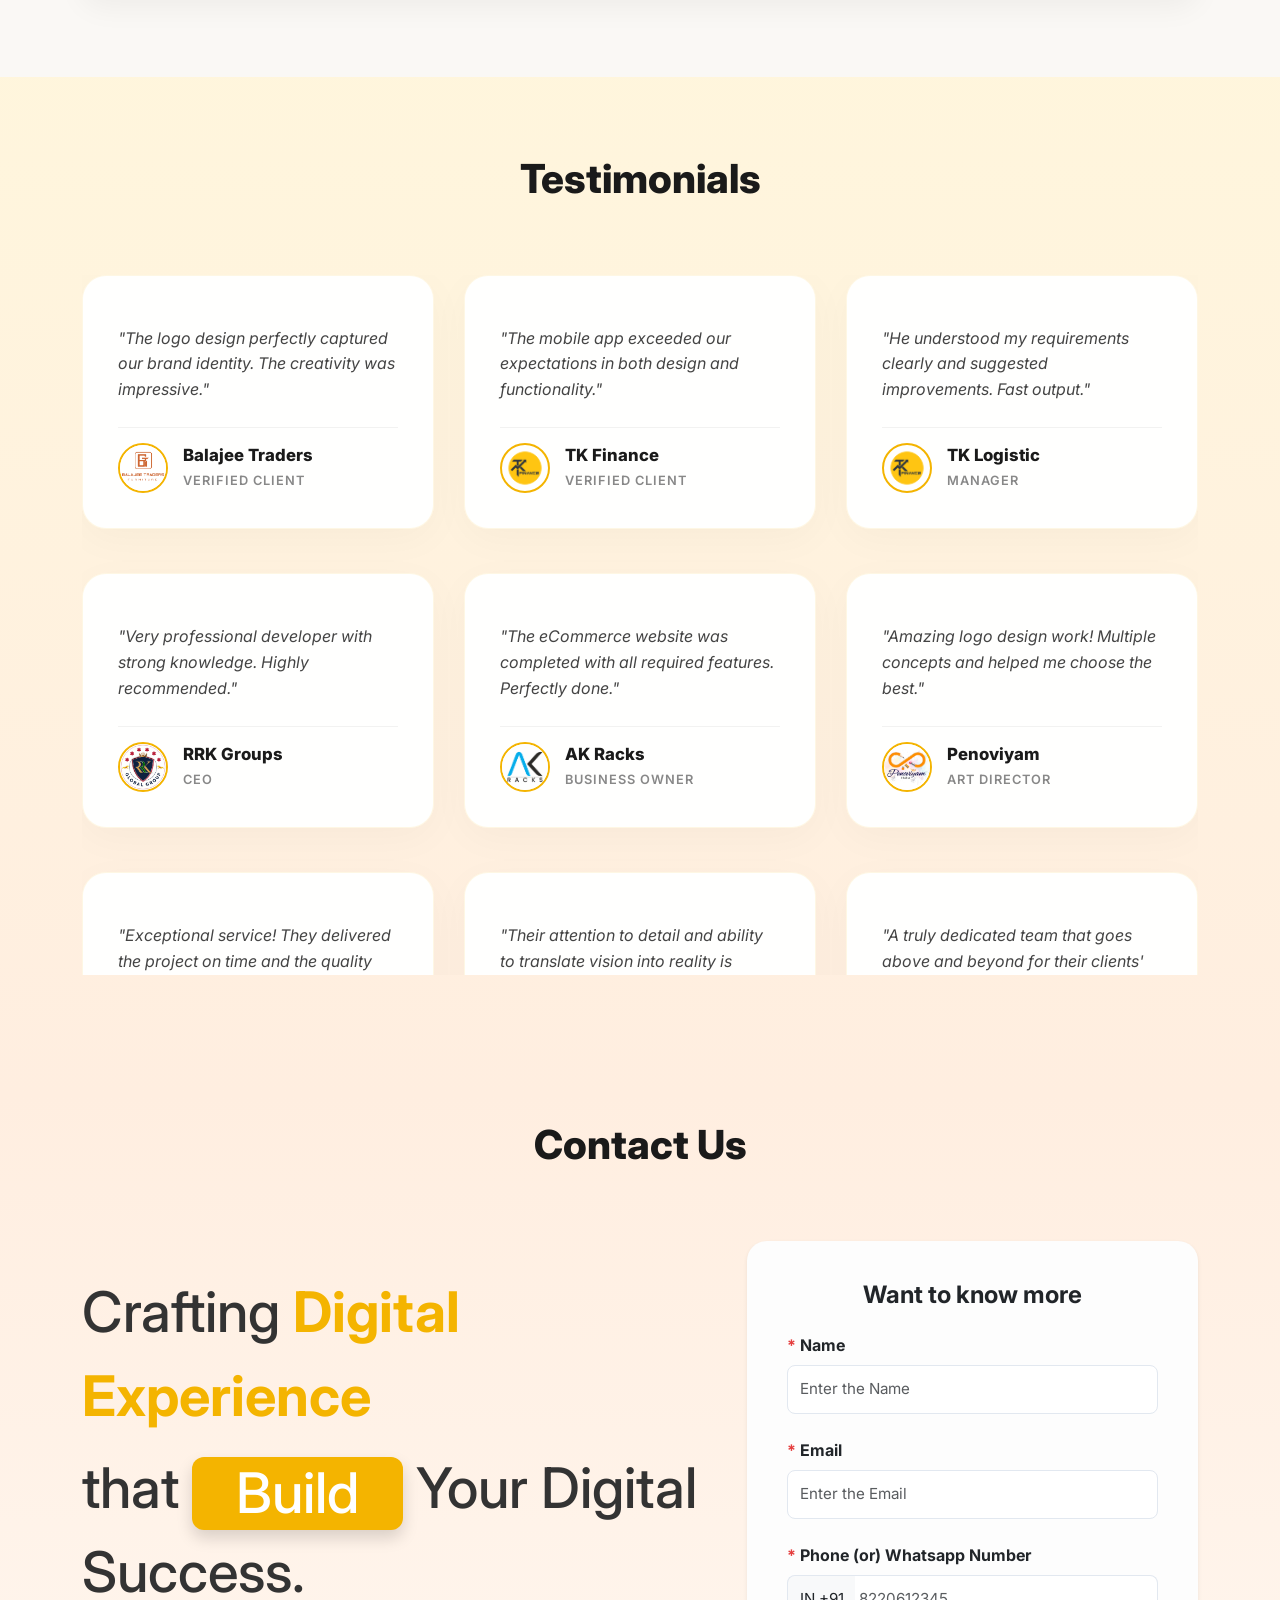
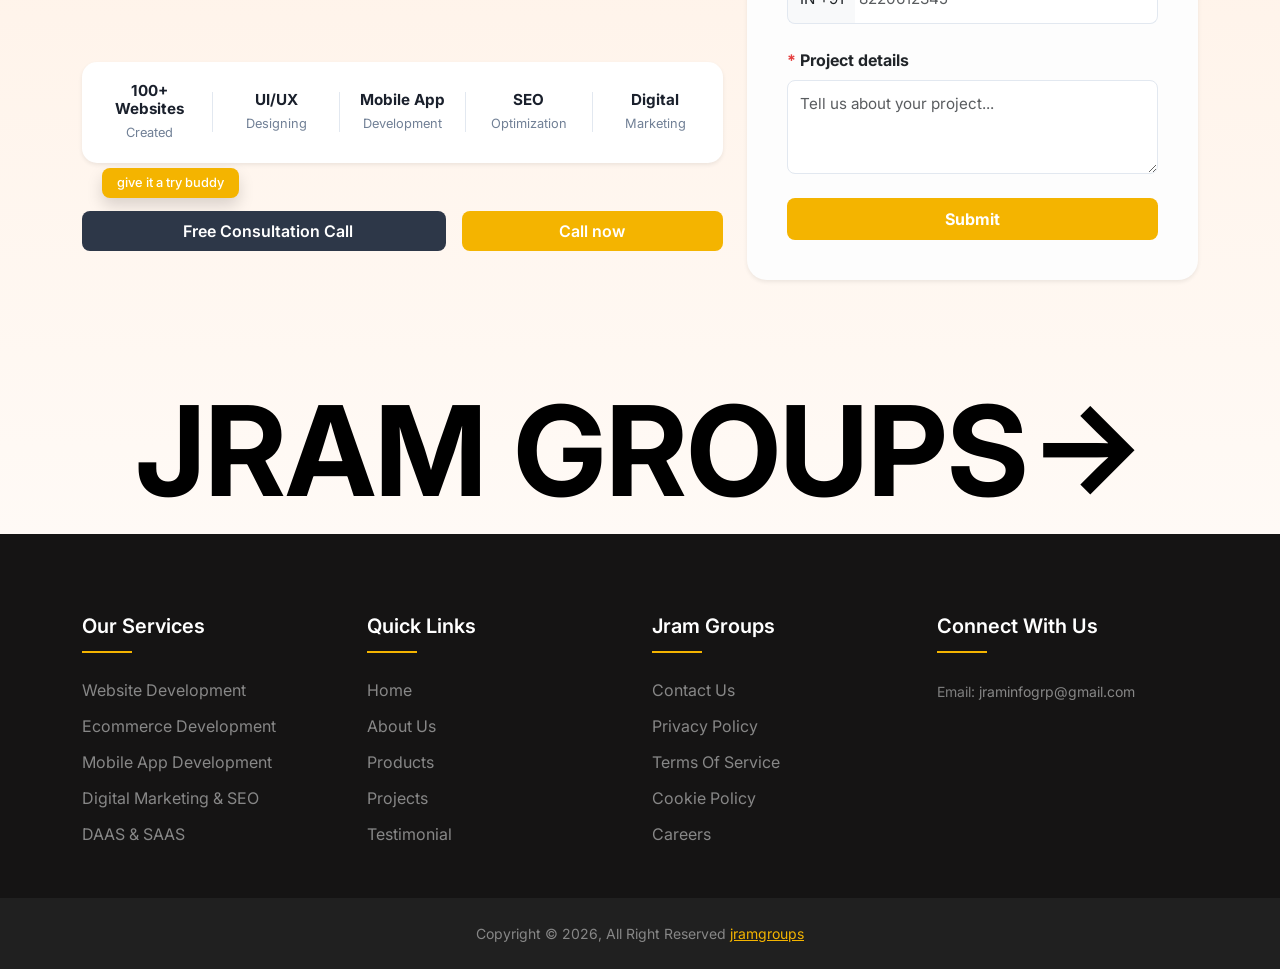
==== commit 20260d0f: "changes" ====
--- a/JG/index.html
+++ b/JG/index.html
@@ -27,7 +27,9 @@
 
     <link rel="preconnect" href="https://fonts.googleapis.com">
     <link rel="preconnect" href="https://fonts.gstatic.com" crossorigin>
-    <link href="https://fonts.googleapis.com/css2?family=Inter:wght@100..900&display=swap" rel="stylesheet">
+    <link
+        href="https://fonts.googleapis.com/css2?family=Inter:wght@100..900&family=Nunito:wght@400;600;700&family=Playfair+Display:ital,wght@0,400..900;1,400..900&display=swap"
+        rel="stylesheet">
 
     <link rel="stylesheet" href="https://cdnjs.cloudflare.com/ajax/libs/font-awesome/7.0.1/css/all.min.css"
         integrity="sha512-2SwdPD6INVrV/lHTZbO2nodKhrnDdJK9/kg2XD1r9uGqPo1cUbujc+IYdlYdEErWNu69gVcYgdxlmVmzTWnetw=="
@@ -560,11 +562,9 @@
                                                     <div class="d-flex align-items-center gap-2">
                                                         <!-- Avatar indicators -->
                                                         <div class="d-flex align-items-center gap-1">
-                                                            <img class="extracted-style-33"
-                                                                src="https://randomuser.me/api/portraits/women/44.jpg"
-                                                                alt="Jessica">
-
-                                                            <button class="extracted-style-34">Share</button>
+
+
+
                                                             <button class="extracted-style-35"><i
                                                                     class="fa-solid fa-ellipsis-vertical"></i></button>
                                                         </div>
@@ -791,15 +791,8 @@
                                                             </div>
                                                         </div>
 
-                                                        <!-- Jessica cursor floating on right panel -->
-                                                        <div class="wf-live-cursor extracted-style-77"
-                                                            id="jessicaCursor">
-                                                            <svg width="14" height="14" viewBox="0 0 14 14" fill="none">
-                                                                <path d="M0 0L0 10L3.5 7.5L5.5 12L7 11.5L5 6.5L9 6L0 0Z"
-                                                                    fill="#f59e0b" />
-                                                            </svg>
-                                                            <span class="extracted-style-78">Jessica</span>
-                                                        </div>
+
+
                                                     </div>
                                                 </div>
                                             </div>
@@ -1192,7 +1185,7 @@
                                                             Landscape</button>
                                                     </div>
                                                     <span class="text-muted small extracted-style-13"><i
-                                                            class="fa-solid fa-info-circle"></i> Click Hero or List
+                                                            class="fa-solid fa-info-circle"></i> Click Hero
                                                         to toggle layout</span>
                                                 </div>
                                                 <div
@@ -1669,6 +1662,155 @@
                             </div>
                         </div>
                     </div>
+
+                    <!-- Slide 5: Brand Designing -->
+                    <div class="services-slide">
+                        <div class="container">
+                            <div class="service-split-card row align-items-center py-4">
+                                <div class="col-lg-6 col-md-12 pe-lg-5 mb-5 mb-lg-0 service-content">
+                                    <div class="service-tag">Identity &amp; Vision</div>
+                                    <h2 class="service-title mb-4">Brand Designing</h2>
+                                    <p class="service-description mb-4">
+                                        Craft a memorable identity. We design logos and brand guidelines that speak to
+                                        your audience and elevate your business.
+                                    </p>
+
+                                    <div class="row g-4 sub-features">
+                                        <div class="col-sm-6">
+                                            <div class="sub-feature-card">
+                                                <div class="sub-icon-box bg-orange-soft">
+                                                    <i class="fa-solid fa-pen-nib text-orange"></i>
+                                                </div>
+                                                <h4 class="sub-title">Logo Design</h4>
+                                                <p class="sub-desc">Unique and modern logos that capture your brand's
+                                                    essence perfectly.</p>
+                                            </div>
+                                        </div>
+                                        <div class="col-sm-6">
+                                            <div class="sub-feature-card">
+                                                <div class="sub-icon-box bg-blue-soft">
+                                                    <i class="fa-solid fa-swatchbook text-blue"></i>
+                                                </div>
+                                                <h4 class="sub-title">Brand Guidelines</h4>
+                                                <p class="sub-desc">Comprehensive rulebooks for typography, colors, and
+                                                    asset usage.</p>
+                                            </div>
+                                        </div>
+                                    </div>
+                                </div>
+
+                                <div class="col-lg-6 col-md-12 service-visual">
+                                    <div class="mockup-window interactive-mockup brand-mockup" id="brandMockupWindow">
+                                        <div class="mockup-header d-flex justify-content-between align-items-center">
+                                            <div class="mockup-header-left d-flex align-items-center gap-2">
+                                                <div class="mockup-dots"><span class="dot-red"></span><span
+                                                        class="dot-yellow"></span><span class="dot-green"></span></div>
+                                                <div class="mockup-logo-badge"><i class="fa-solid fa-bezier-curve"></i>
+                                                    Brand Studio</div>
+                                            </div>
+                                            <div class="mockup-header-right d-flex flex-nowrap gap-2">
+                                                <button class="mockup-tab-btn-brand active" data-tab-brand="logo">Logo
+                                                    Customizer</button>
+                                                <button class="mockup-tab-btn-brand"
+                                                    data-tab-brand="typography">Typography</button>
+                                            </div>
+                                        </div>
+
+                                        <div class="mockup-body p-4 position-relative extracted-style-95"
+                                            id="brandInteractiveMockupBody" style="background: #f8fafc; height: 350px;">
+                                            <!-- LOGO CUSTOMIZER TAB -->
+                                            <div class="tab-pane-mockup active-pane w-100 h-100 d-flex flex-column align-items-center justify-content-center"
+                                                id="brandTabContentLogo">
+                                                <div class="brand-display-area w-100 bg-white rounded shadow-sm d-flex flex-column align-items-center justify-content-center mb-2 border"
+                                                    style="height: 160px; transition: all 0.4s ease;"
+                                                    id="brandLogoDisplay">
+                                                    <div class="d-flex align-items-center justify-content-center p-3">
+                                                        <img src="images/logo11.png" id="brandLogoImagePreview"
+                                                            alt="Jram Groups Logo"
+                                                            style="max-height: 50px; transition: all 0.4s ease; object-fit: contain;">
+                                                    </div>
+                                                    <div class="mt-2 text-muted small fw-medium" id="brandTagline"
+                                                        style="transition: all 0.4s ease; font-family: 'Inter', sans-serif;">
+                                                        Digital Disruption</div>
+                                                </div>
+
+                                                <div class="w-100 d-flex justify-content-between align-items-center bg-light border rounded px-3 py-2 mb-3"
+                                                    style="font-size: 0.75rem;">
+                                                    <div class="d-flex align-items-center gap-2">
+                                                        <span class="fw-bold text-secondary">Colors:</span>
+                                                        <div class="d-flex gap-1" id="brandSwatches">
+                                                            <div class="rounded-circle border"
+                                                                style="width: 14px; height: 14px; background: #0f172a;">
+                                                            </div>
+                                                            <div class="rounded-circle border"
+                                                                style="width: 14px; height: 14px; background: #0ea5e9;">
+                                                            </div>
+                                                            <div class="rounded-circle border"
+                                                                style="width: 14px; height: 14px; background: #ffffff;">
+                                                            </div>
+                                                        </div>
+                                                    </div>
+                                                    <div class="d-flex align-items-center gap-2">
+                                                        <span class="fw-bold text-secondary">Font:</span>
+                                                        <span class="badge bg-secondary text-white"
+                                                            id="brandFontName">Inter</span>
+                                                    </div>
+                                                </div>
+
+                                                <div class="w-100 d-flex gap-2 justify-content-center flex-wrap"
+                                                    id="brandStyleButtonsContainer">
+                                                    <button class="btn btn-sm btn-outline-dark brand-style-btn active"
+                                                        data-style="discovery">1. Discovery</button>
+                                                    <button class="btn btn-sm btn-outline-dark brand-style-btn"
+                                                        data-style="ideation">2. Ideation</button>
+                                                    <button class="btn btn-sm btn-outline-dark brand-style-btn"
+                                                        data-style="refinement">3. Refinement</button>
+                                                </div>
+                                            </div>
+
+                                            <!-- TYPOGRAPHY TAB -->
+                                            <div class="tab-pane-mockup w-100 h-100 d-none flex-column align-items-center justify-content-center"
+                                                id="brandTabContentTypography">
+                                                <div class="w-100 bg-white rounded shadow-sm p-4 border"
+                                                    style="height: 100%;">
+                                                    <h3 class="mb-3" id="typoHeading"
+                                                        style="font-family: 'Inter', sans-serif; color: #0f172a;">Aa -
+                                                        Typography Scale</h3>
+                                                    <div class="mb-3 border-bottom pb-2">
+                                                        <div class="small text-muted mb-1">Heading 1</div>
+                                                        <div id="typoH1"
+                                                            style="font-family: 'Inter', sans-serif; font-size: 1.8rem; font-weight: bold; color: #0f172a;">
+                                                            Jram Groups Strategy</div>
+                                                    </div>
+                                                    <div class="mb-3 border-bottom pb-2">
+                                                        <div class="small text-muted mb-1">Heading 2</div>
+                                                        <div id="typoH2"
+                                                            style="font-family: 'Inter', sans-serif; font-size: 1.4rem; font-weight: 600; color: #0f172a;">
+                                                            Driving Digital Transformation</div>
+                                                    </div>
+                                                    <div>
+                                                        <div class="small text-muted mb-1">Paragraph</div>
+                                                        <p id="typoP"
+                                                            style="font-family: 'Inter', sans-serif; font-size: 0.9rem; color: #475569; line-height: 1.5;">
+                                                            At Jram Groups, our typography is designed to communicate
+                                                            clarity, innovation, and authority. The right typeface
+                                                            ensures our digital presence resonates with modern
+                                                            enterprises.</p>
+                                                    </div>
+                                                </div>
+                                            </div>
+                                        </div>
+
+                                        <!-- Floating Guest Cursor -->
+                                        <div class="mock-floating-cursor extracted-style-113" id="brandGuestCursor">
+                                            <img src="https://cdn.prod.website-files.com/6177739448baa66404ce1d9c/65b1a12e3211534c63d294b5_Guest%20Green%20Cursor.png"
+                                                width="42" alt="Cursor">
+                                        </div>
+                                    </div>
+                                </div>
+                            </div>
+                        </div>
+                    </div>
                 </div> <!-- End of services-horizontal-track -->
 
 
@@ -1713,15 +1855,6 @@
                                         class="fold-focus">Limits.</span>
                                 </div>
                             </div>
-                            <div class="fold-marquee">
-                                <div class="fold-track">
-                                    <span class="fold-focus">Create</span> beyond Limits. <span
-                                        class="fold-focus">Create</span> beyond Limits. <span
-                                        class="fold-focus">Create</span> beyond Limits. <span
-                                        class="fold-focus">Create</span> beyond Limits. <span
-                                        class="fold-focus">Create</span> beyond Limits.
-                                </div>
-                            </div>
                         </div>
                     </div>
                 </div>
@@ -1756,15 +1889,6 @@
                                         class="fold-focus">Limits.</span>
                                 </div>
                             </div>
-                            <div class="fold-marquee">
-                                <div class="fold-track">
-                                    <span class="fold-focus">Create</span> beyond Limits. <span
-                                        class="fold-focus">Create</span> beyond Limits. <span
-                                        class="fold-focus">Create</span> beyond Limits. <span
-                                        class="fold-focus">Create</span> beyond Limits. <span
-                                        class="fold-focus">Create</span> beyond Limits.
-                                </div>
-                            </div>
                         </div>
                     </div>
                 </div>
@@ -1799,15 +1923,6 @@
                                         class="fold-focus">Limits.</span>
                                 </div>
                             </div>
-                            <div class="fold-marquee">
-                                <div class="fold-track">
-                                    <span class="fold-focus">Create</span> beyond Limits. <span
-                                        class="fold-focus">Create</span> beyond Limits. <span
-                                        class="fold-focus">Create</span> beyond Limits. <span
-                                        class="fold-focus">Create</span> beyond Limits. <span
-                                        class="fold-focus">Create</span> beyond Limits.
-                                </div>
-                            </div>
                         </div>
                     </div>
                 </div>
@@ -1818,8 +1933,8 @@
     <!-- NEW SCALING SECTION -->
     <section class="scaling-companies-section py-5">
         <div class="container">
-            <h2 class="scaling-title text-center mb-5">Scaling Successful Companies <img
-                    style="width: 45px; margin-top: -20px; margin-left: 10px; transform: rotate(15deg);"></h2>
+            <h2 class="scaling-title text-center mb-5 position-relative">Scaling Successful Companies <img
+                    style="position: absolute; width: 45px; margin-top: -20px; margin-left: 10px; transform: rotate(15deg);"></h2>
 
             <div class="scaling-bento-grid">
                 <!-- Box 1: Dream Team -->
--- a/JG/style.css
+++ b/JG/style.css
@@ -1487,7 +1487,8 @@
 .mockup-tab-btn,
 .mockup-tab-btn-mobile,
 .mockup-tab-btn-ecom,
-.mockup-tab-btn-dm {
+.mockup-tab-btn-dm,
+.mockup-tab-btn-brand {
     font-size: 0.6rem;
     font-weight: 700;
     color: #64748b;
@@ -1505,7 +1506,9 @@
 .mockup-tab-btn-ecom.active,
 .mockup-tab-btn-ecom:hover,
 .mockup-tab-btn-dm.active,
-.mockup-tab-btn-dm:hover {
+.mockup-tab-btn-dm:hover,
+.mockup-tab-btn-brand.active,
+.mockup-tab-btn-brand:hover {
     color: #000;
     background: #f1f5f9;
 }
@@ -3592,6 +3595,7 @@
     .git-cards-container {
         justify-content: center;
         gap: 20px;
+        flex-wrap: wrap;
     }
 
     .git-divider {
@@ -5442,6 +5446,25 @@
 
     .mockup-body {
         min-height: 380px !important;
+    }
+
+    .mockup-tab-btn[data-tab="style"],
+    .mockup-tab-btn-ecom[data-tab-ecom="analytics"],
+    .mockup-tab-btn-dm[data-tab-dm="analytics"] {
+        display: none !important;
+    }
+
+    .wf-canvas-panels {
+        padding: 10px !important;
+        gap: 10px !important;
+        overflow-y: auto !important;
+        overflow-x: hidden !important;
+    }
+
+    .wf-panel {
+        min-height: auto !important;
+        height: auto !important;
+        padding-bottom: 20px;
     }
 
     .service-content.mb-5,
@@ -5591,7 +5614,7 @@
 
 /* 3D Fold Effect Marquee Section */
 .fold-effect-section {
-    min-height: 100vh;
+    padding: 50px 0;
     background-color: #efefef;
     position: relative;
     overflow: visible;
@@ -5601,7 +5624,7 @@
 
 .fold-effect-section .screen {
     position: relative;
-    height: 100vh;
+    height: auto;
     width: 100%;
     display: flex;
     align-items: center;
@@ -5618,7 +5641,7 @@
 .fold-effect-section .fold {
     overflow: hidden;
     width: 100vw;
-    height: 80vh;
+    height: calc((100px + 2rem) * 3);
 }
 
 .fold-effect-section .fold-top {
@@ -6681,4 +6704,28 @@
 
 .git-main-title {
     font-size: 3.5rem !important;
+}
+
+@media (max-width: 991px) {
+    .git-main-title {
+        font-size: 1.8rem !important;
+    }
+}
+
+/* Brand Mockup Styles */
+.brand-style-btn {
+    border-radius: 20px;
+    font-weight: 500;
+    transition: all 0.3s ease;
+}
+
+.brand-style-btn.active, .brand-style-btn:hover {
+    background-color: #1e293b;
+    color: white;
+    border-color: #1e293b;
+}
+
+
+#brandLogoDisplay {
+    box-shadow: inset 0 2px 10px rgba(0,0,0,0.05);
 }
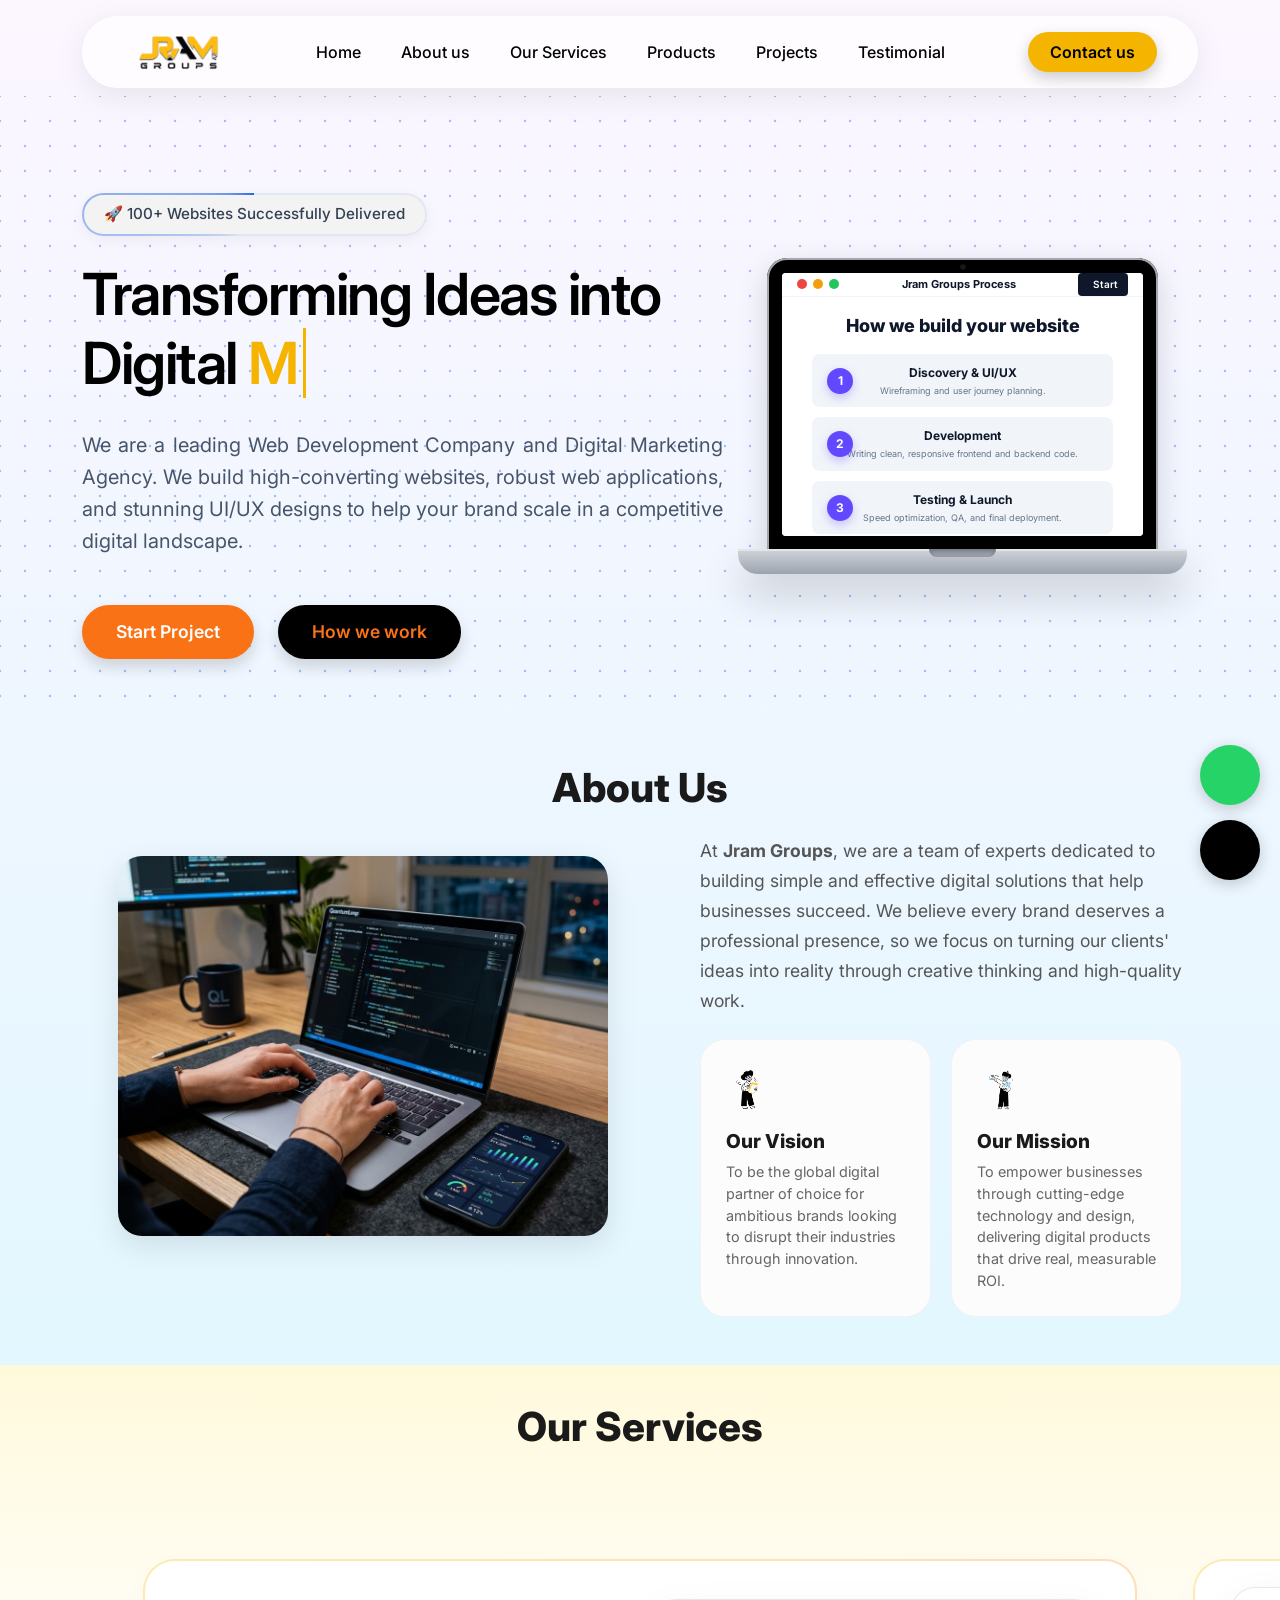
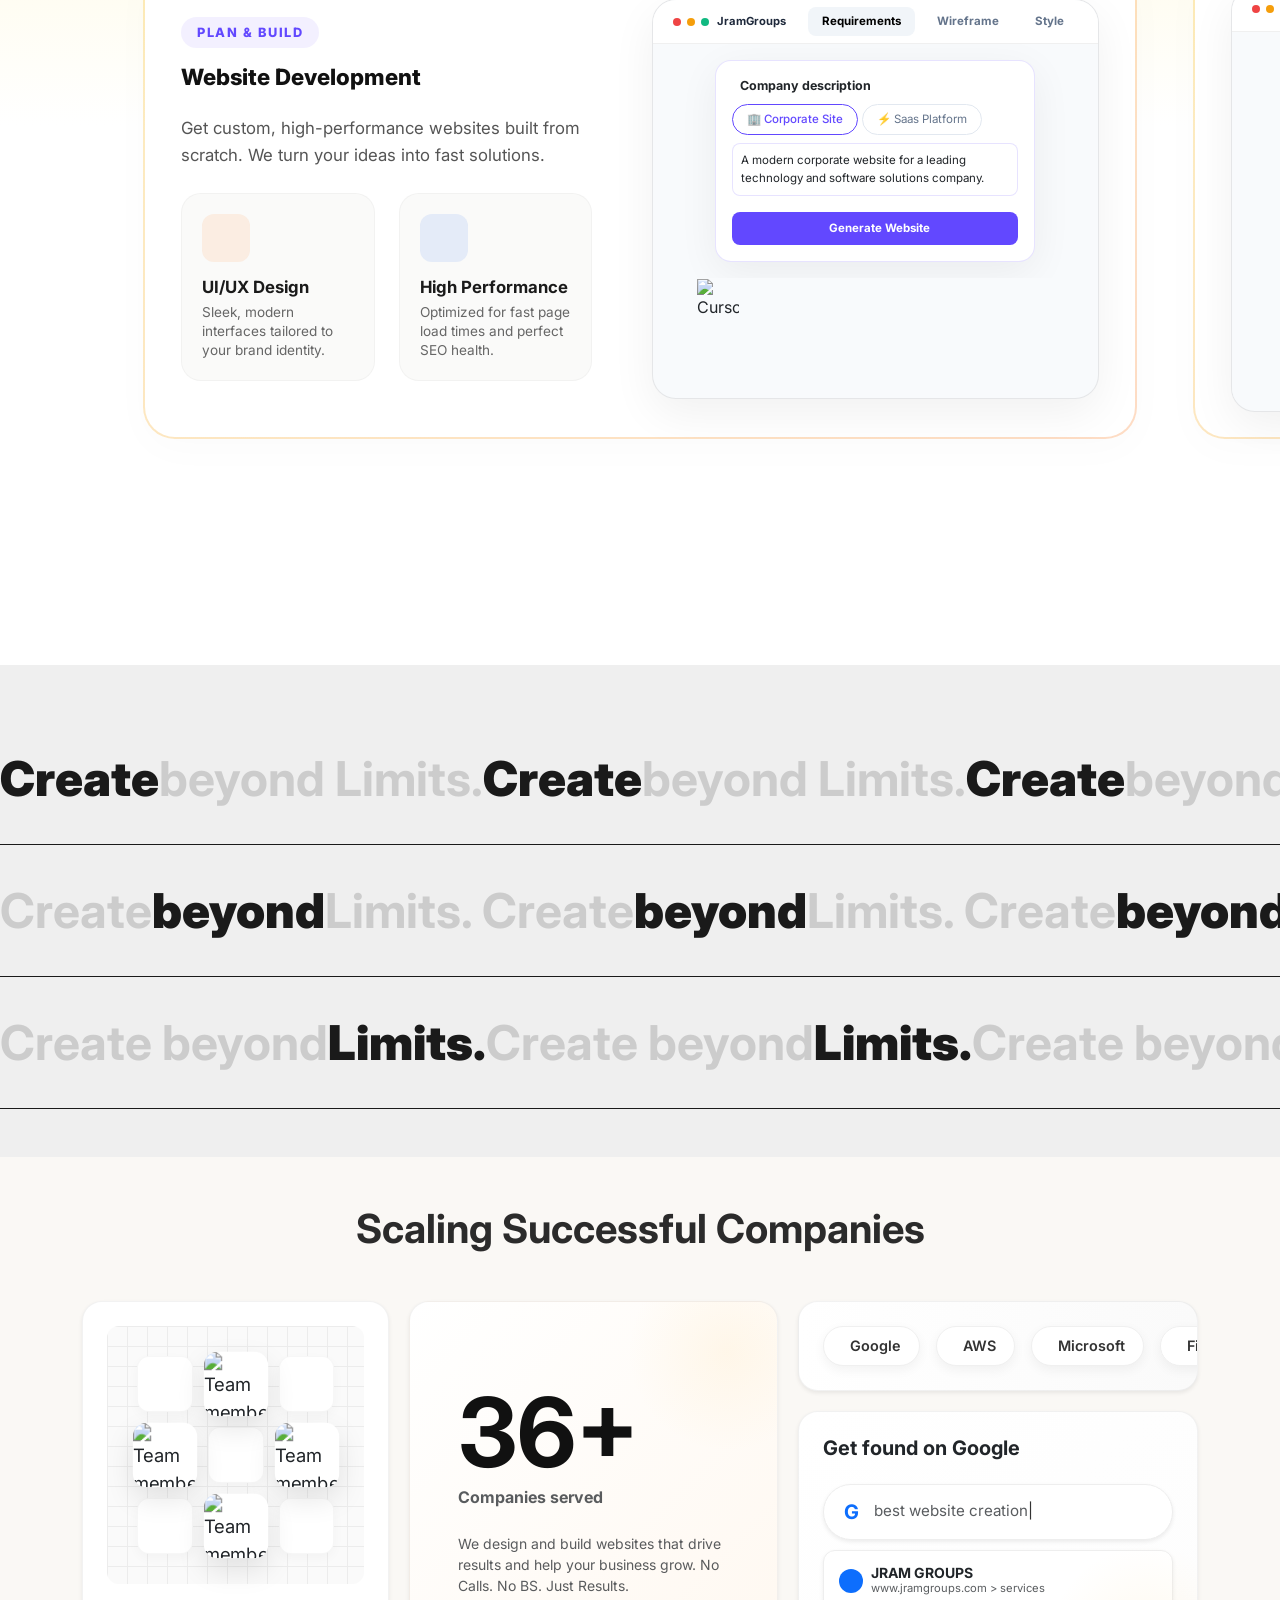
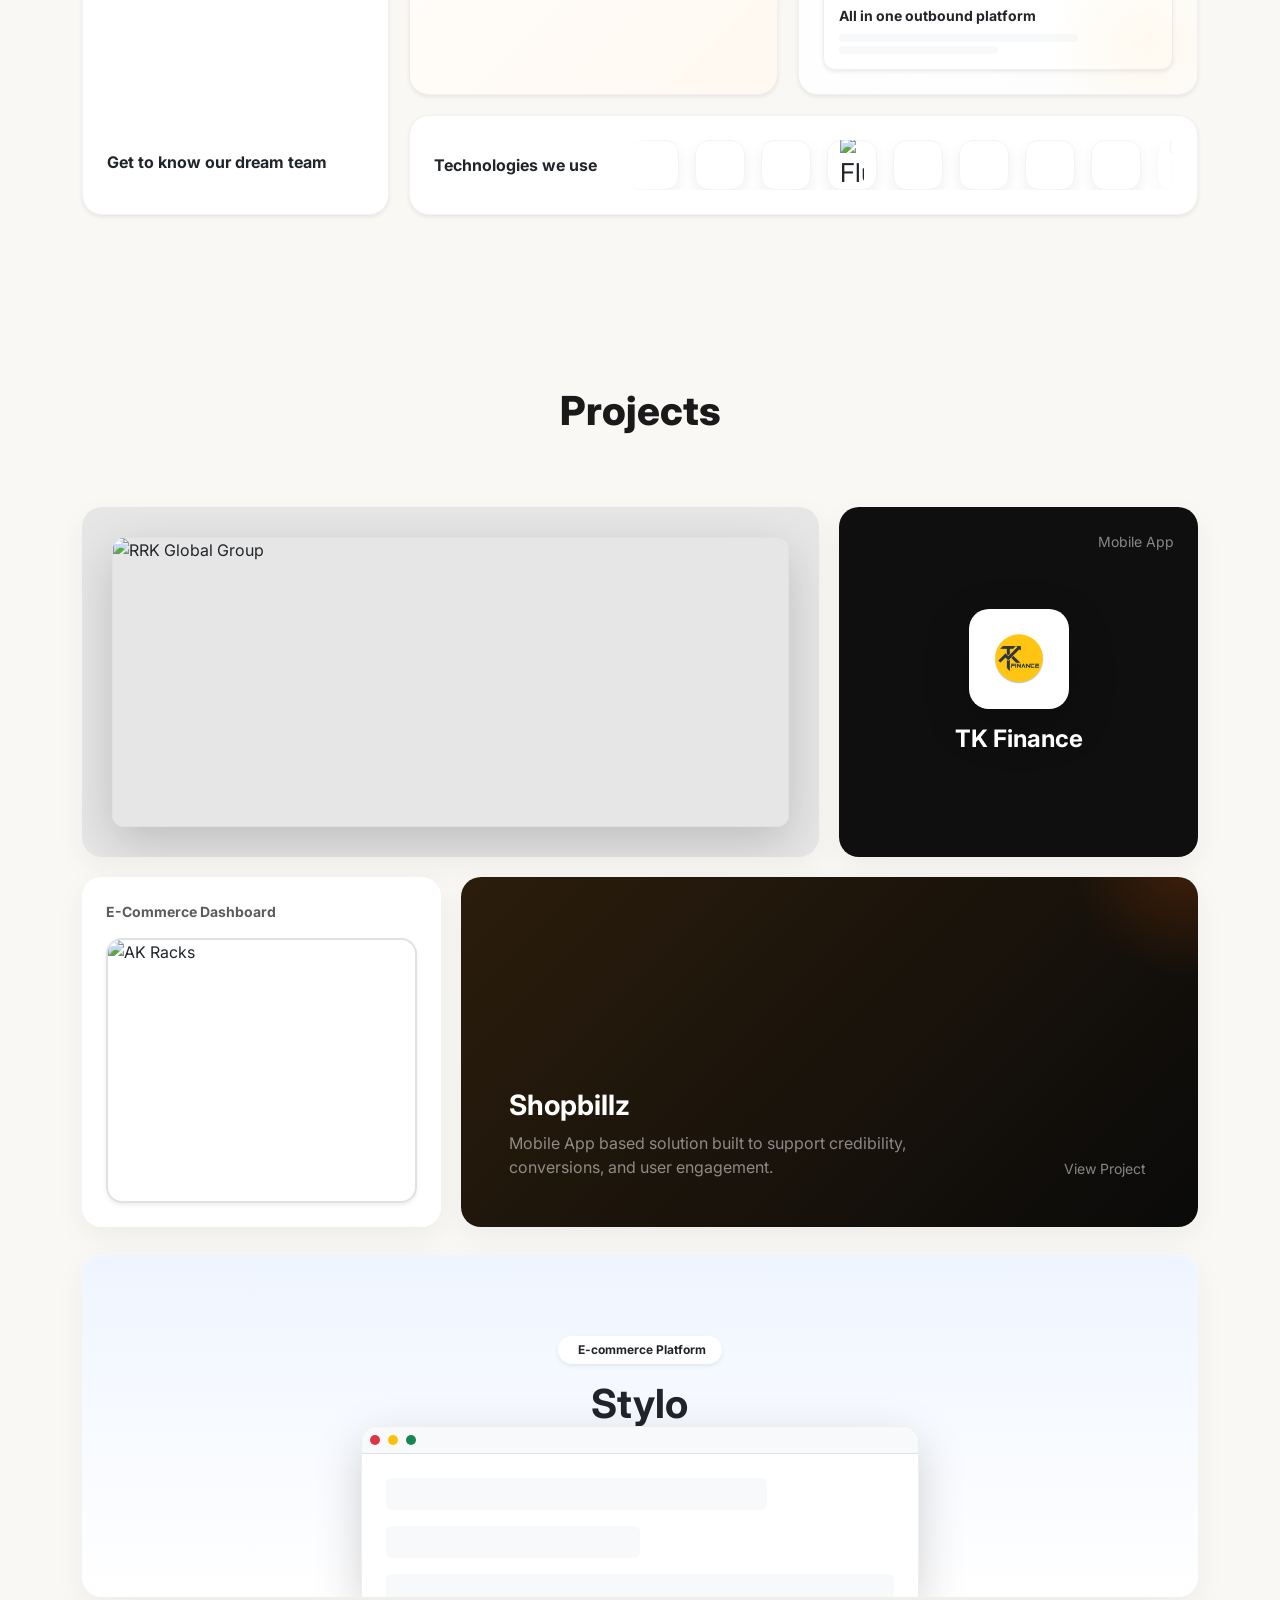
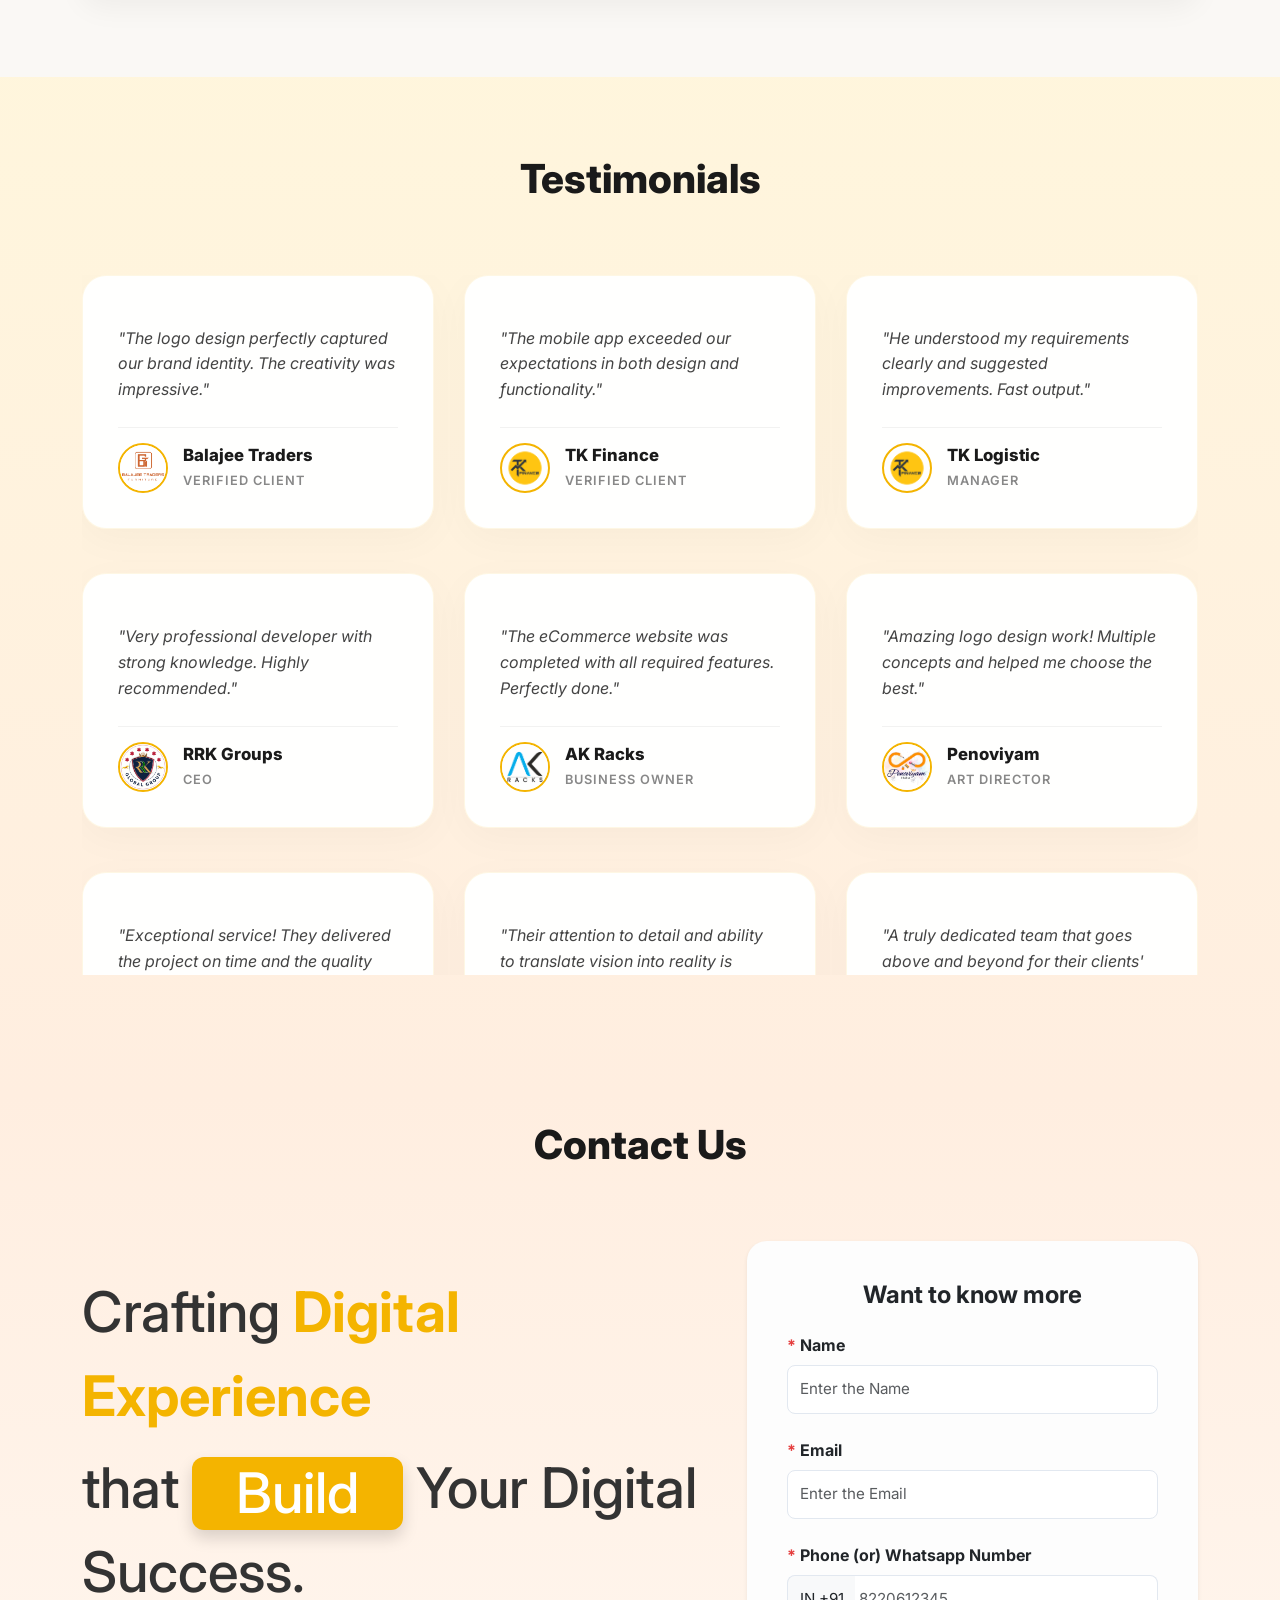
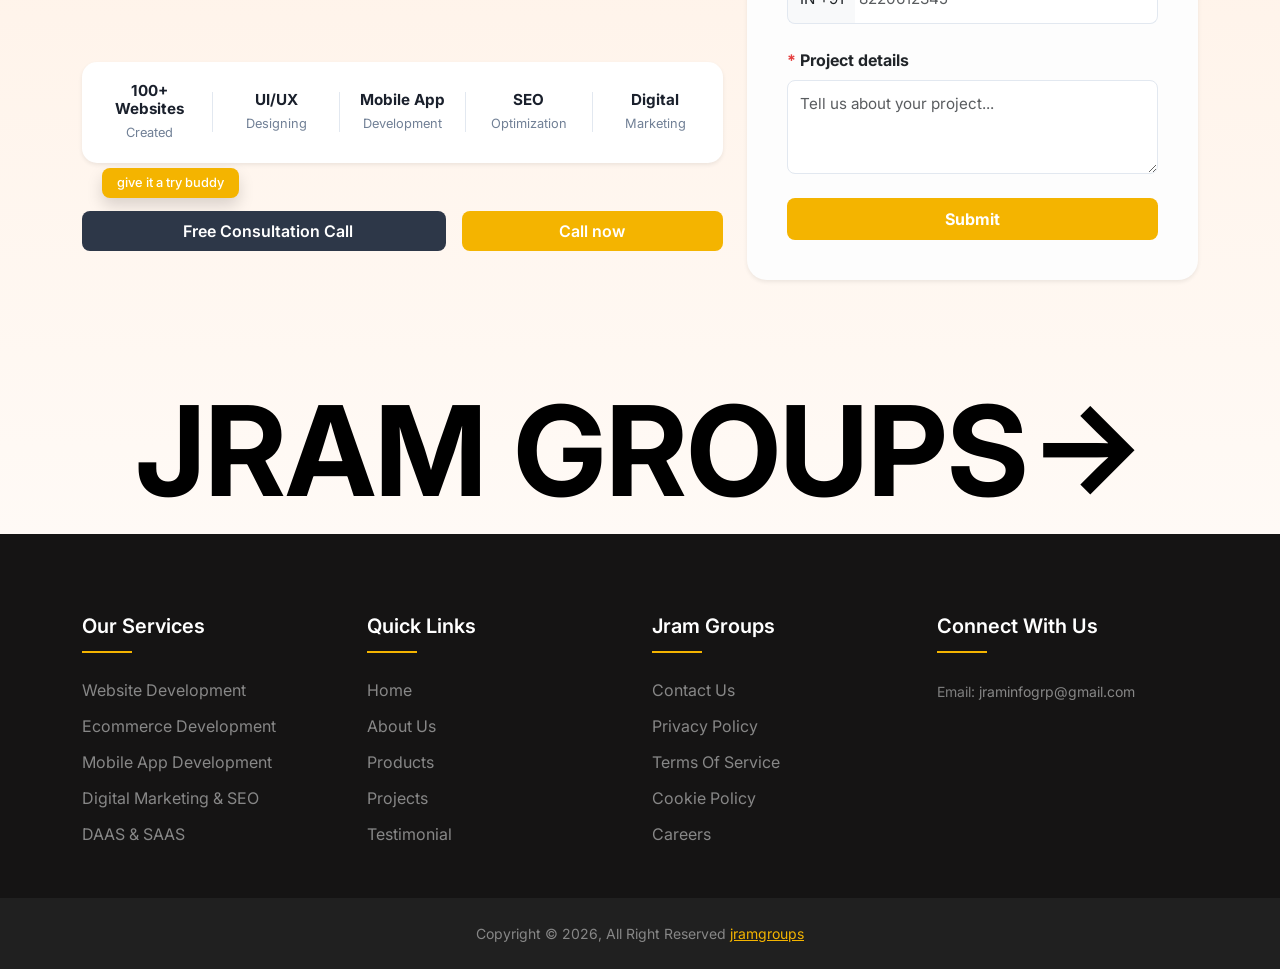
==== commit dd044859: "changes" ====
--- a/JG/index.html
+++ b/JG/index.html
@@ -100,23 +100,7 @@
     <section class="hero premium-hero position-relative overflow-hidden">
         <canvas id="dotCanvas" class="hero-canvas"></canvas>
 
-        <!-- Animated Data Flow (Center Background) -->
-        <div class="data-flow d-none d-lg-block">
-            <!-- Curved connecting lines -->
-            <svg class="data-line dl-1" viewBox="0 0 400 200" preserveAspectRatio="none">
-                <path d="M 0,100 C 150,180 250,20 400,100" />
-            </svg>
-            <svg class="data-line dl-2" viewBox="0 0 400 200" preserveAspectRatio="none">
-                <path d="M 0,50 C 200,150 200,0 400,150" />
-            </svg>
-
-            <!-- Flowing particles -->
-            <div class="data-particle dp-1"></div>
-            <div class="data-particle dp-2"></div>
-            <div class="data-particle dp-3"></div>
-            <div class="data-particle dp-4"></div>
-            <div class="data-particle dp-5"></div>
-        </div>
+
 
         <div class="container position-relative pt-0 pb-0 extracted-style-1">
             <div class="row align-items-center">
@@ -733,11 +717,11 @@
                                                         <!-- Right: Hero with real-looking text and form -->
                                                         <div class="p-2 border-bottom">
                                                             <div class="fw-bold mb-1 extracted-style-66">
-                                                                Resonate with the<br>visitor's problem</div>
-                                                            <div class="text-muted mb-2 extracted-style-67">Describe
-                                                                exactly what your product<br>does to solve this
-                                                                problem.
-                                                                Avoid<br>verbose words or phrases.</div>
+                                                                Build a powerful<br>digital presence</div>
+                                                            <div class="text-muted mb-2 extracted-style-67">Get a
+                                                                custom, high-performance<br>website tailored for your
+                                                                brand.<br>
+                                                                Engage users and drive growth.</div>
                                                             <div class="border rounded mb-1 px-2 extracted-style-68">
                                                                 Enter your email</div>
                                                             <div
--- a/JG/style.css
+++ b/JG/style.css
@@ -5728,68 +5728,25 @@
 /* Fold Effect - Mobile Responsive */
 @media (max-width: 991px) {
     .fold-effect-section {
-        height: auto !important;
-        min-height: auto !important;
-        z-index: 12 !important;
-        overflow: hidden !important;
         padding: 12px 0 16px !important;
     }
 
-    .fold-effect-section .screen {
-        height: auto !important;
-        position: relative !important;
-        display: block !important;
-        align-items: unset !important;
-        justify-content: unset !important;
-    }
-
     .fold-effect-section .wrapper-3d {
-        perspective: none !important;
-        transform-style: flat !important;
-        width: 100% !important;
-        height: auto !important;
-    }
-
-    /* Show only center fold on mobile - hide top/bottom */
-    .fold-effect-section .fold-top,
-    .fold-effect-section .fold-bottom {
-        display: none !important;
-    }
-
-    .fold-effect-section .fold-center {
-        position: relative !important;
-        transform: none !important;
-        width: 100% !important;
-        height: auto !important;
+        perspective: 100vw !important;
     }
 
     .fold-effect-section .fold {
-        height: auto !important;
-        overflow: hidden !important;
-    }
-
-    .fold-effect-section .fold-align {
-        transform: none !important;
-        height: auto !important;
-    }
-
-    .fold-effect-section .fold-content {
-        transform: none !important;
+        height: calc((50px + 0.5rem) * 3) !important;
     }
 
     .fold-effect-section .fold-marquee {
         height: calc(50px + 0.5rem) !important;
-        font-size: clamp(1rem, 4.5vw, 1.8rem) !important;
+        font-size: clamp(1.2rem, 5vw, 1.8rem) !important;
     }
 
     .fold-effect-section .fold-track {
-        position: relative !important;
-        white-space: nowrap !important;
         padding: 0.2rem 0 !important;
-        width: max-content !important;
-    }
-
-
+    }
 }
 
 /* Extracted Inline Styles */
